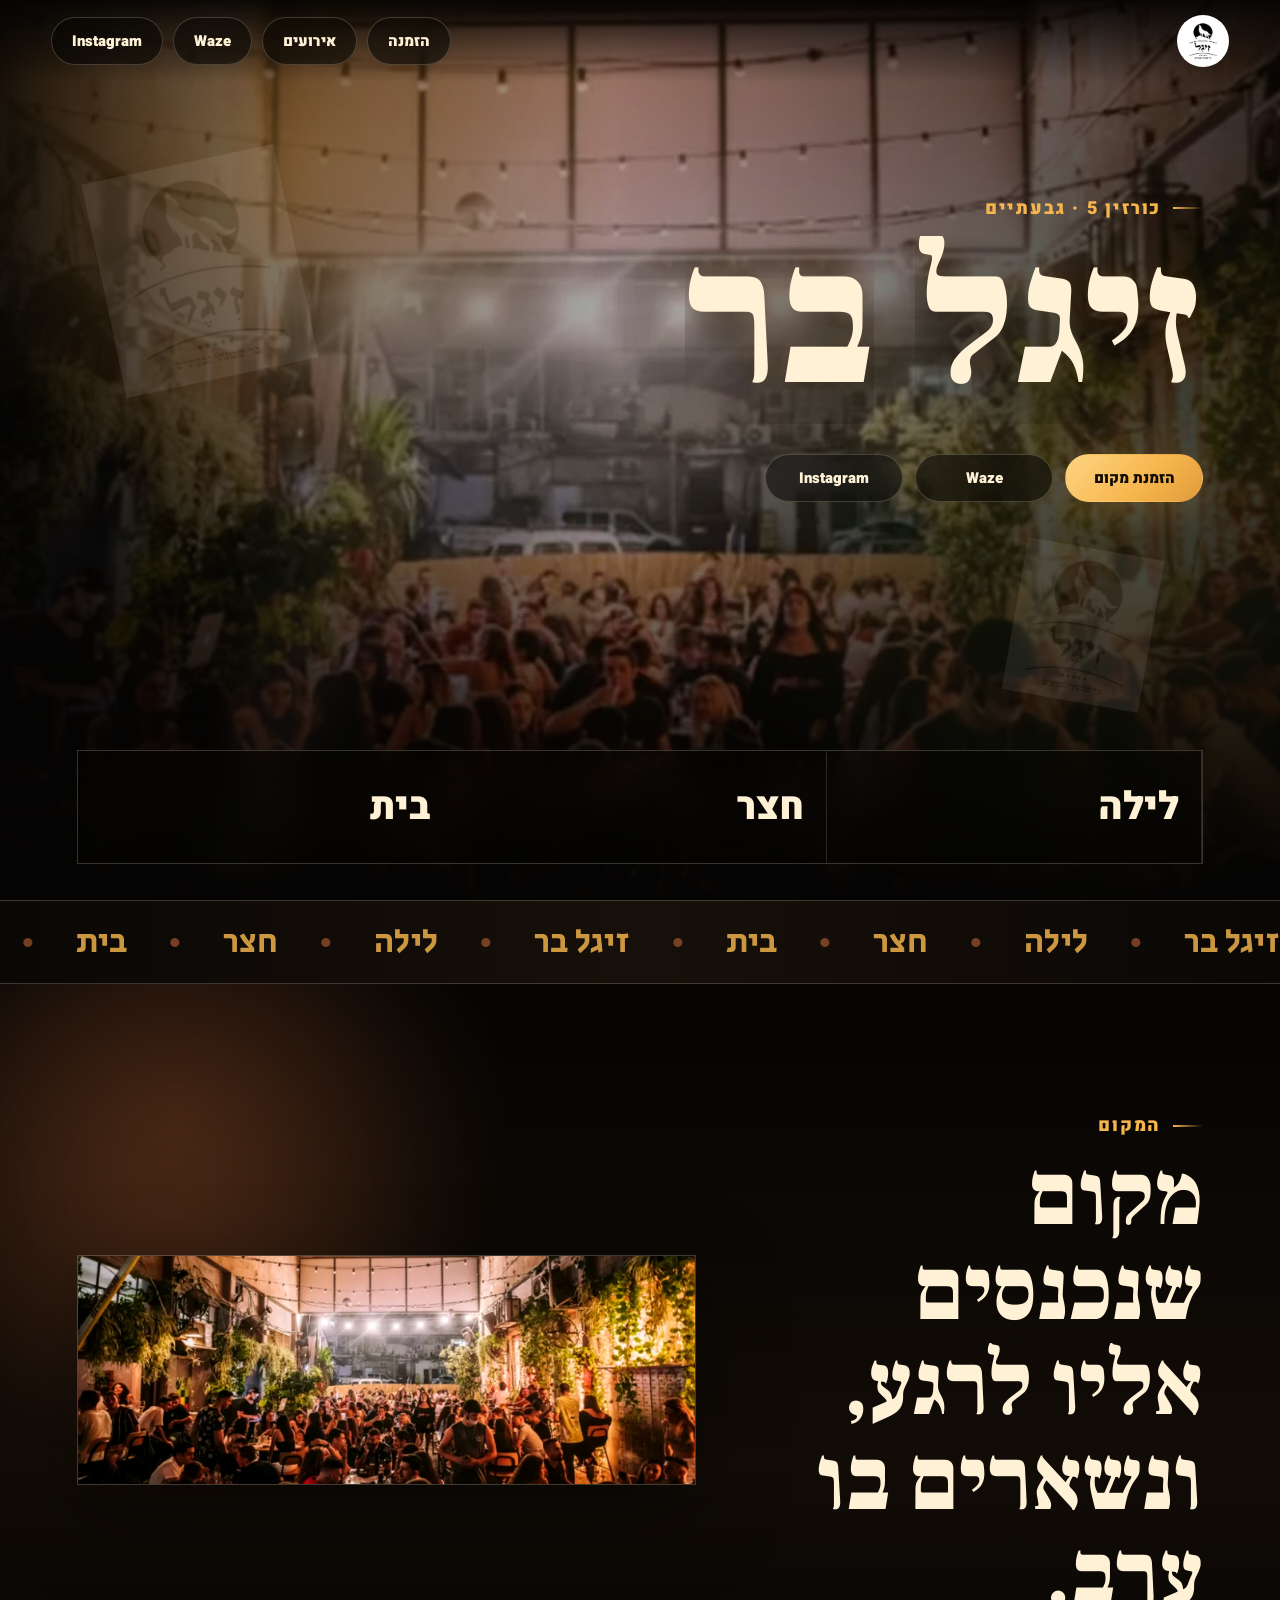
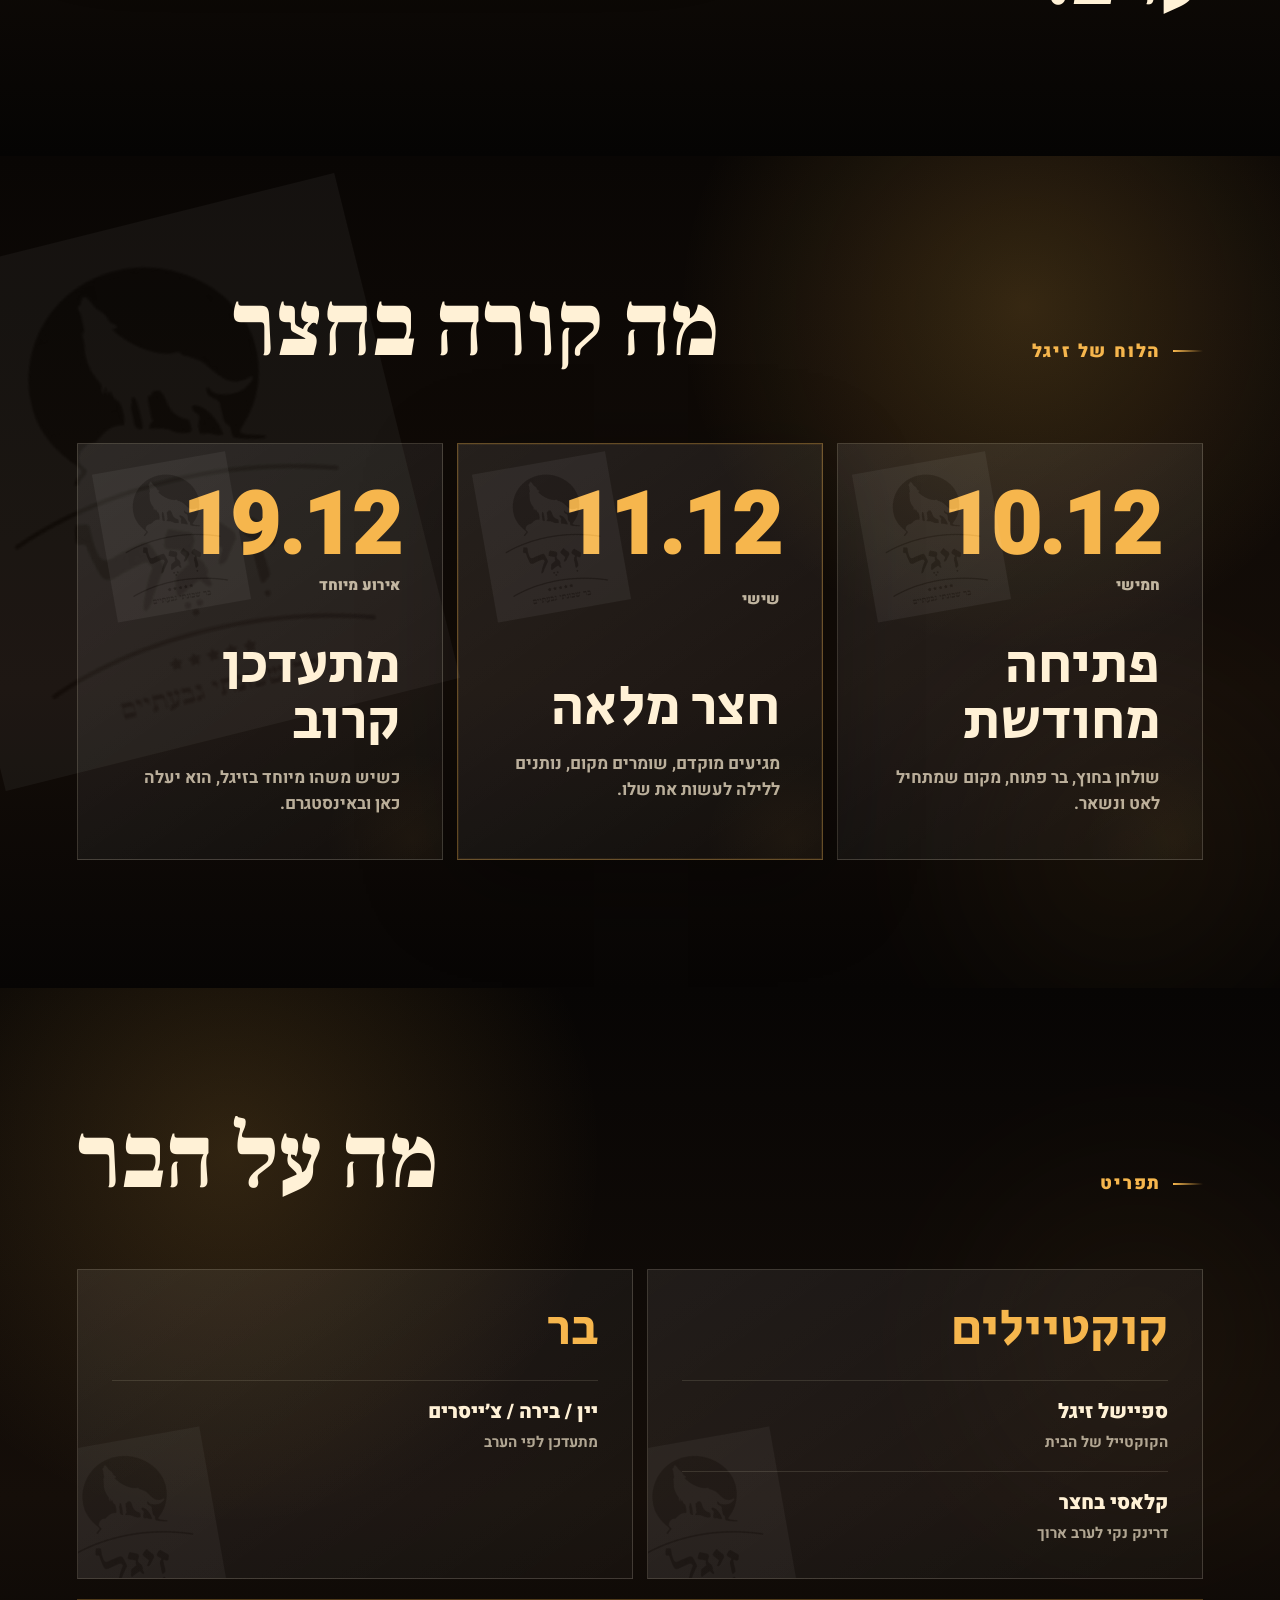
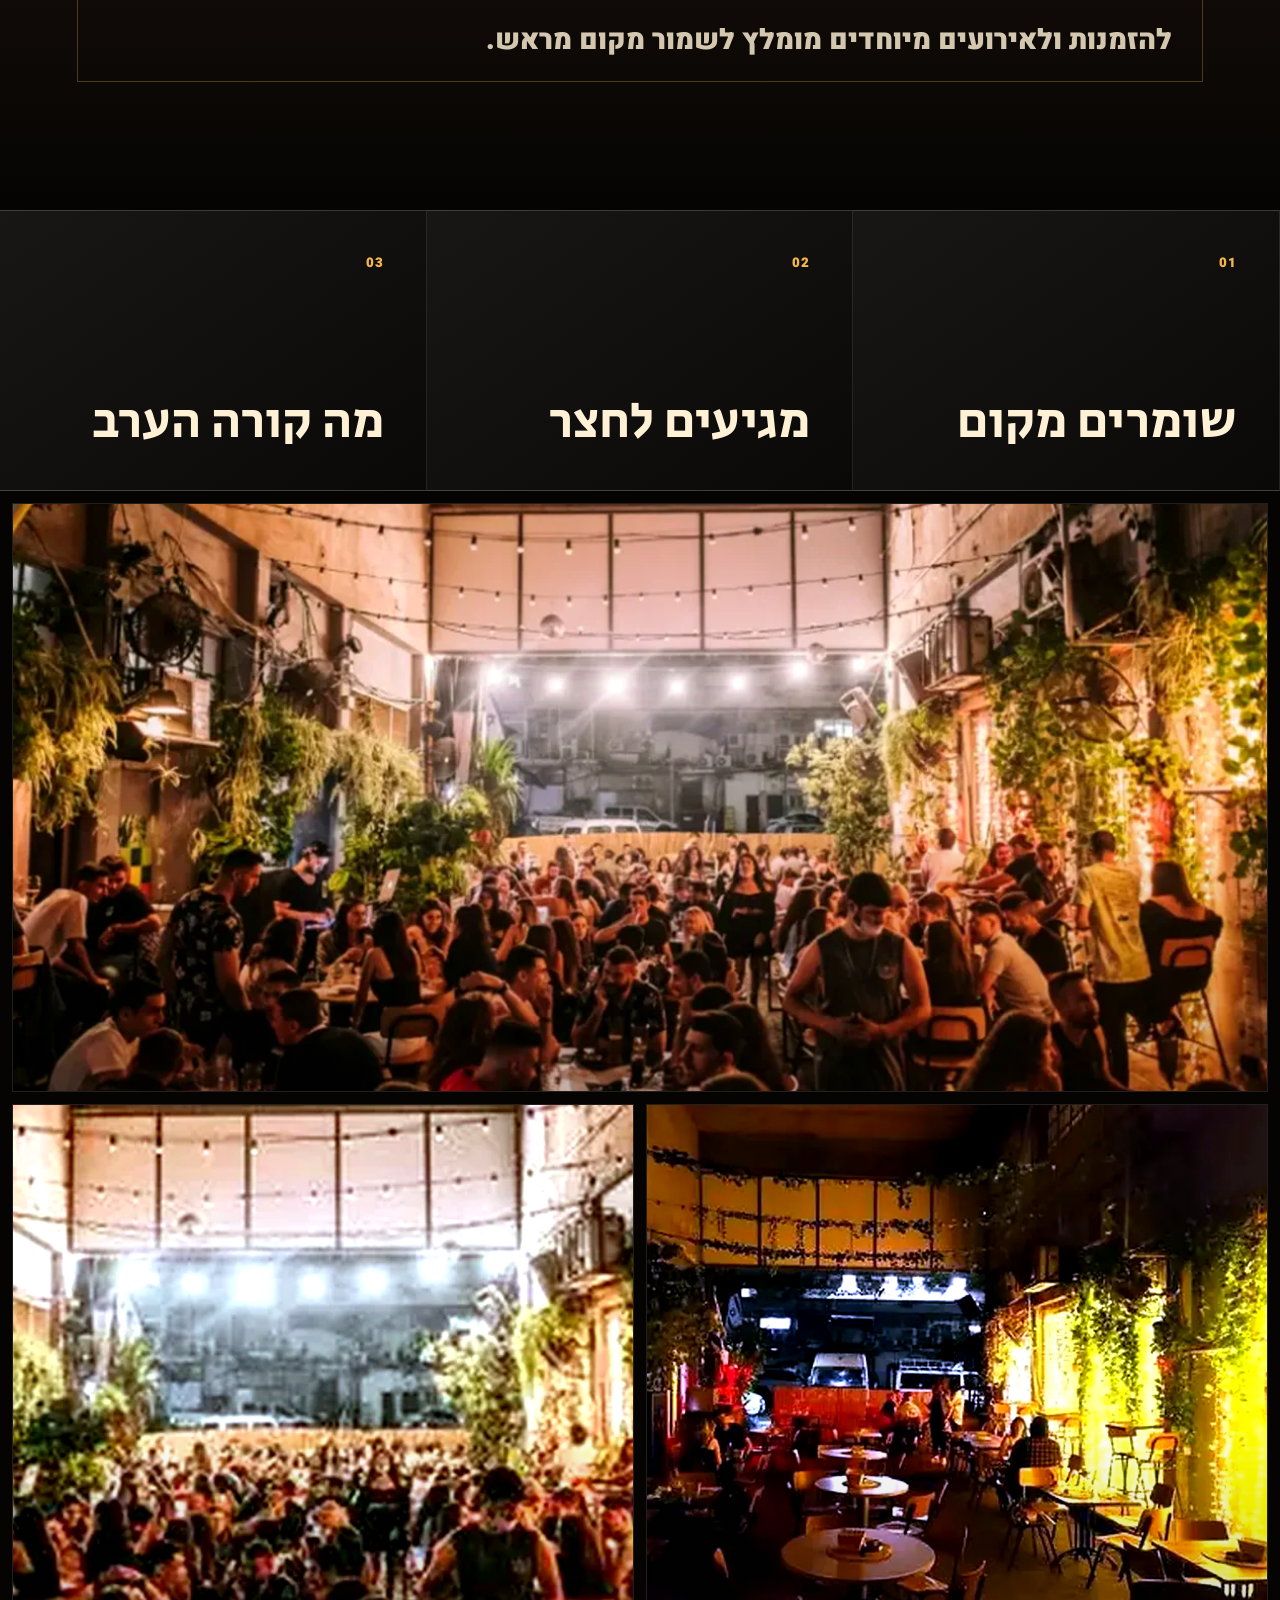
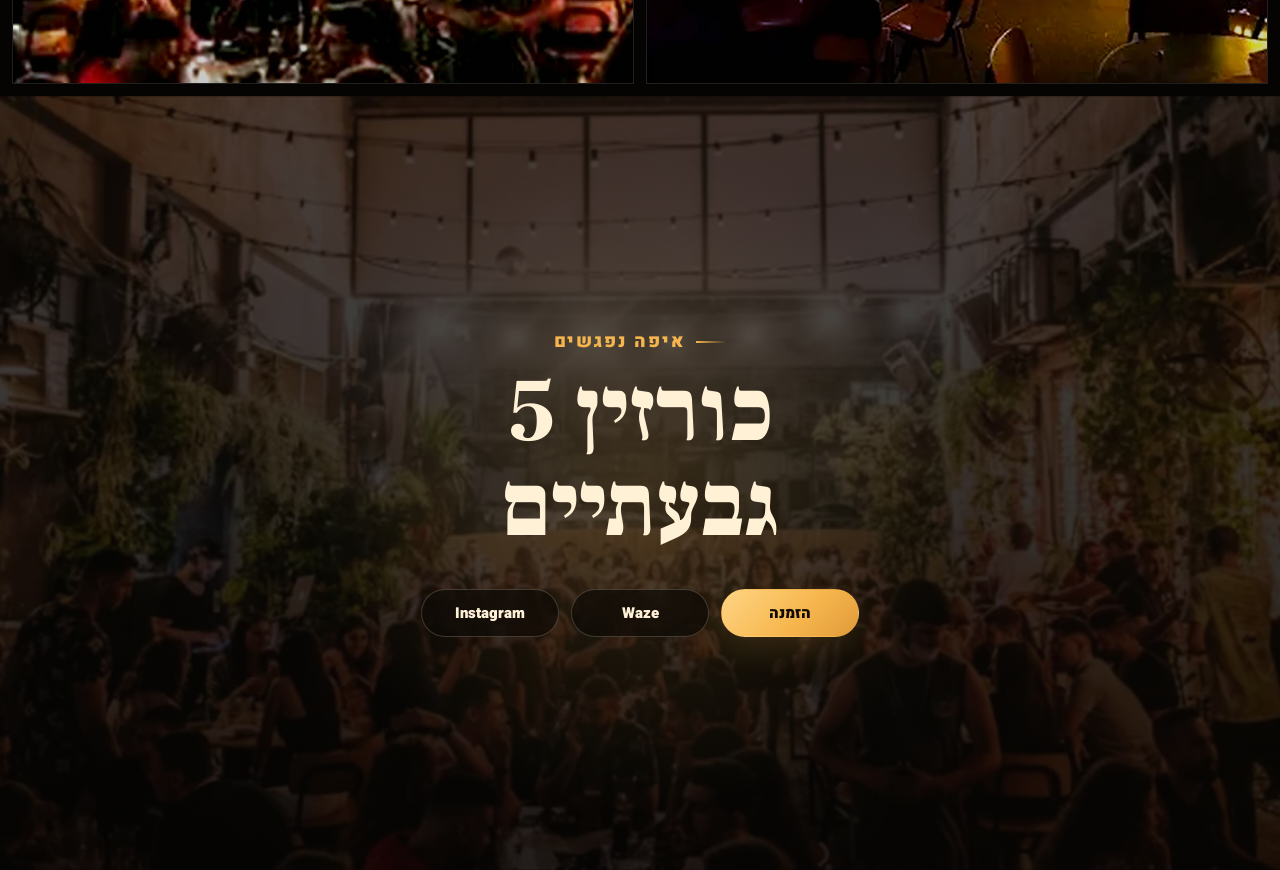
==== index.html @ fb395dc8 "Deploy source ecd1ba5" ====
<!doctype html><html dir="rtl" lang="he"><head><meta charset="UTF-8"><meta content="width=device-width,initial-scale=1" name="viewport"><link href="assets/zigel-courtyard-hero.webp" rel="preload" as="image" fetchpriority="high" type="image/webp"><meta content="זיגל בר בכורזין 5, גבעתיים. חצר לילה, בר, הזמנות וניווט." name="description"><title>זיגל בר | כורזין 5, גבעתיים</title><link href="https://fonts.googleapis.com" rel="preconnect"><link href="https://fonts.gstatic.com" rel="preconnect" crossorigin><link href="https://fonts.googleapis.com/css2?family=Heebo:wght@500;700;800;900&family=Secular+One&family=Frank+Ruhl+Libre:wght@700;900&display=swap" rel="stylesheet"><link href="styles.css?v=smooth-motion-02" rel="stylesheet"><noscript><style>.hero-dock span,.hero-inner>*,.reveal,.split-word>span{opacity:1!important;transform:none!important}</style></noscript></head><body><div class="scroll-progress" aria-hidden="true" data-scroll-progress></div><header class="topbar" data-header><a href="#top" class="brand" aria-label="זיגל בר"><img alt="זיגל בר" src="assets/zigel-logo.png"></a><nav aria-label="קישורים מהירים" class="quick-links"><a href="https://ontopo.com/he/il/page/19664385" data-link="booking" rel="noreferrer" target="_blank">הזמנה</a> <a href="#events">אירועים</a> <a href="https://waze.com/ul/hsv8y2hrg1" data-link="waze" rel="noreferrer" target="_blank">Waze</a> <a href="https://www.instagram.com/zigel.bar?igsh=MTJldmk5dXB6ZG5tbA==" data-link="instagram" rel="noreferrer" target="_blank">Instagram</a></nav></header><main id="top"><section class="hero" aria-labelledby="hero-title"><div class="hero-bg" aria-hidden="true" data-image-bg="images.hero"></div><div class="hero-shade" aria-hidden="true"></div><div class="hero-beam" aria-hidden="true"></div><div class="texture" aria-hidden="true"></div><img alt="" src="assets/zigel-logo.png" aria-hidden="true" class="ghost-logo ghost-logo-a"> <img alt="" src="assets/zigel-logo.png" aria-hidden="true" class="ghost-logo ghost-logo-b"><div class="reveal hero-inner"><p class="eyebrow" data-content="site.eyebrow">כורזין 5 · גבעתיים</p><h1 data-content="site.title" data-split id="hero-title">זיגל בר</h1><div class="hero-actions" aria-label="קישורי ערב"><a href="https://ontopo.com/he/il/page/19664385" data-link="booking" rel="noreferrer" target="_blank" class="button primary">הזמנת מקום</a> <a href="https://waze.com/ul/hsv8y2hrg1" data-link="waze" rel="noreferrer" target="_blank" class="button">Waze</a> <a href="https://www.instagram.com/zigel.bar?igsh=MTJldmk5dXB6ZG5tbA==" data-link="instagram" rel="noreferrer" target="_blank" class="button">Instagram</a></div></div><div class="reveal hero-dock" aria-label="הלילה בזיגל" data-hero-tags><span>לילה</span> <span>חצר</span> <span>בית</span></div></section><div class="marquee" aria-hidden="true"><div class="marquee-track" data-marquee><span>זיגל בר</span><span class="dot">•</span><span>לילה</span><span class="dot">•</span><span>חצר</span><span class="dot">•</span><span>בית</span><span class="dot">•</span> <span>זיגל בר</span><span class="dot">•</span><span>לילה</span><span class="dot">•</span><span>חצר</span><span class="dot">•</span><span>בית</span><span class="dot">•</span></div></div><section class="intro" aria-label="המקום"><div class="reveal intro-copy"><p class="eyebrow" data-content="site.introLabel">המקום</p><h2 data-split data-content="site.introTitle">מקום שנכנסים אליו לרגע, ונשארים בו ערב.</h2></div><div class="reveal intro-photo"><img alt="ערב בזיגל בר" src="assets/zigel-courtyard-hero.webp" decoding="async" loading="lazy" data-image="images.intro"></div></section><section class="events" aria-label="מה קורה בזיגל" id="events"><div class="reveal events-heading"><p class="eyebrow">הלוח של זיגל</p><h2 data-split>מה קורה בחצר</h2></div><div class="event-board" data-events><article class="reveal event-card"><time>--</time> <span>חמישי</span> <strong>פותחים ערב</strong><p>שולחן בחוץ, בר פתוח, מקום שמתחיל לאט ונשאר.</p></article></div></section><section class="menu-section" aria-label="תפריט" id="menu"><div class="reveal menu-heading"><p class="eyebrow">תפריט</p><h2 data-split>מה על הבר</h2></div><div class="menu-grid" data-menu></div><p class="reveal notice" data-notice></p></section><section class="action-grid" aria-label="מה צריך לערב"><a href="https://ontopo.com/he/il/page/19664385" data-link="booking" rel="noreferrer" target="_blank" class="reveal action-card"><small>01</small> <strong>שומרים מקום</strong> </a><a href="https://waze.com/ul/hsv8y2hrg1" data-link="waze" rel="noreferrer" target="_blank" class="reveal action-card"><small>02</small> <strong>מגיעים לחצר</strong> </a><a href="https://www.instagram.com/zigel.bar?igsh=MTJldmk5dXB6ZG5tbA==" data-link="instagram" rel="noreferrer" target="_blank" class="reveal action-card"><small>03</small> <strong>מה קורה הערב</strong></a></section><section class="gallery" aria-label="רגעים מהחצר" data-gallery><figure class="reveal shot wide"><img alt="לילה מלא בזיגל בר" src="assets/zigel-courtyard-hero.webp" decoding="async" loading="lazy"></figure><figure class="reveal shot"><img alt="אור חם בחצר של זיגל" src="assets/courtyard-night-enhanced.webp" decoding="async" loading="lazy"></figure><figure class="reveal shot"><img alt="שולחנות בחצר של זיגל" src="assets/crowd-yard-enhanced.webp" decoding="async" loading="lazy"></figure></section><section class="location" aria-label="מיקום" data-image-bg="images.location"><div class="reveal location-panel"><p class="eyebrow" data-content="site.locationLabel">איפה נפגשים</p><h2 data-split data-content="site.locationTitle">כורזין 5<br>גבעתיים</h2><div class="hero-actions compact"><a href="https://ontopo.com/he/il/page/19664385" data-link="booking" rel="noreferrer" target="_blank" class="button primary">הזמנה</a> <a href="https://waze.com/ul/hsv8y2hrg1" data-link="waze" rel="noreferrer" target="_blank" class="button">Waze</a> <a href="https://www.instagram.com/zigel.bar?igsh=MTJldmk5dXB6ZG5tbA==" data-link="instagram" rel="noreferrer" target="_blank" class="button">Instagram</a></div></div></section></main><a href="https://ontopo.com/he/il/page/19664385" data-link="booking" rel="noreferrer" target="_blank" class="mobile-book">הזמנת מקום</a><script src="script.js?v=smooth-motion-02"></script></body></html>
---- styles.css ----
:root{--black:#050403;--deep:#100b07;--cream:#fff1d6;--muted:rgba(255, 241, 214, 0.72);--gold:#f6b64d;--gold-bright:#ffd483;--font-display:'Frank Ruhl Libre','Noto Serif Hebrew',serif;--copper:#b96334;--line:rgba(255, 241, 214, 0.2);--ease-out:cubic-bezier(.16, 1, .3, 1);--hero-parallax-y:0px}*{box-sizing:border-box}html{scroll-behavior:smooth}body{margin:0;background:var(--black);color:var(--cream);font-family:Heebo,Arial,sans-serif;overflow-x:hidden}a{color:inherit;text-decoration:none}img{display:block;max-width:100%}::selection{background:var(--gold);color:var(--black)}:focus-visible{outline:3px solid var(--gold-bright);outline-offset:4px}.scroll-progress{background:linear-gradient(90deg,var(--copper),var(--gold));height:3px;inset:0 auto auto 0;position:fixed;transform-origin:right;transform:scaleX(0);transition:transform 120ms linear;width:100%;z-index:60}html[dir=rtl] .scroll-progress{transform-origin:right}.topbar{align-items:center;background:linear-gradient(180deg,rgba(5,4,3,.92),rgba(5,4,3,0));display:flex;inset:0 0 auto;justify-content:space-between;min-height:82px;padding:14px clamp(18px,4vw,58px);position:fixed;transition:background 420ms ease,backdrop-filter 420ms ease,min-height 420ms var(--ease-out),padding 420ms var(--ease-out),box-shadow 420ms ease;z-index:50}.topbar.is-scrolled{background:rgba(5,4,3,.82);backdrop-filter:blur(20px) saturate(1.2);box-shadow:0 10px 40px rgba(0,0,0,.22);min-height:70px;padding-block:9px}.brand img{background:#fff;border-radius:50%;height:52px;object-fit:contain;padding:5px;transition:transform .5s var(--ease-out),box-shadow .5s ease;width:52px}.brand:hover img{box-shadow:0 0 0 5px rgba(246,182,77,.12),0 12px 32px rgba(0,0,0,.3);transform:rotate(-6deg) scale(1.06)}.quick-links{display:flex;gap:10px}.button,.quick-links a{align-items:center;backdrop-filter:blur(16px);background:rgba(5,4,3,.54);border:1px solid var(--line);border-radius:999px;display:inline-flex;font-size:15px;font-weight:900;justify-content:center;min-height:48px;overflow:hidden;padding:12px 20px;position:relative;transition:transform 360ms var(--ease-out),background 280ms ease,color 280ms ease,border-color 280ms ease,box-shadow 360ms ease}.button::before,.quick-links a::before{background:linear-gradient(115deg,transparent 30%,rgba(255,255,255,.65) 48%,transparent 66%);content:"";inset:0;pointer-events:none;position:absolute;transform:translateX(-120%);transition:transform 620ms}.button:hover::before,.quick-links a:hover::before{transform:translateX(120%)}.button:hover,.quick-links a:hover{background:var(--cream);border-color:var(--cream);color:var(--black);transform:translateY(-2px)}.button.primary{background:linear-gradient(135deg,var(--gold-bright),var(--gold) 58%,#e09a3a);border-color:transparent;box-shadow:0 10px 34px rgba(246,182,77,.16);color:#120b04}.button.primary:hover{box-shadow:0 16px 42px rgba(246,182,77,.28)}.hero{display:grid;min-height:100svh;overflow:hidden;padding:112px clamp(18px,6vw,94px) 36px;position:relative}.hero-beam,.hero-bg,.hero-shade,.texture{inset:0;position:absolute}.ghost-logo{animation:11s ease-in-out infinite floatStamp;filter:drop-shadow(0 18px 42px rgba(0,0,0,.38));opacity:.07;pointer-events:none;position:absolute;z-index:4}.ghost-logo-a{--stamp-rotation:-12deg;height:clamp(120px,17vw,240px);inset:18vh auto auto 8vw;transform:rotate(var(--stamp-rotation))}.ghost-logo-b{--stamp-rotation:10deg;animation-delay:-3s;height:clamp(90px,12vw,170px);inset:auto 10vw 22vh auto;transform:rotate(var(--stamp-rotation))}.hero-bg{background-image:url("assets/zigel-courtyard-hero.webp");background-position:center;background-size:cover;filter:saturate(1.08) contrast(1.06);transform:translate3d(0,var(--hero-parallax-y),0) scale(1.1);transform-origin:center top;transition:transform 80ms linear;will-change:transform}.hero-shade{background:radial-gradient(circle at 22% 18%,rgba(246,182,77,.28),transparent 28%),radial-gradient(circle at 86% 58%,rgba(37,54,26,.36),transparent 32%),linear-gradient(90deg,rgba(5,4,3,.96),rgba(5,4,3,.34) 48%,rgba(5,4,3,.78)),linear-gradient(0deg,#050403,transparent 48%)}.hero-beam{animation:13s ease-in-out infinite sweep;background:linear-gradient(105deg,transparent 14%,rgba(255,241,214,.18) 46%,transparent 62%);filter:blur(16px);opacity:.22;transform:translateX(-54vw) rotate(10deg);width:24vw;z-index:2}.texture{animation:none;background-image:linear-gradient(rgba(255,255,255,.028) 1px,transparent 1px),linear-gradient(90deg,rgba(255,255,255,.018) 1px,transparent 1px);background-size:3px 3px,5px 5px;opacity:.14;pointer-events:none;z-index:3}.hero-inner{align-self:center;max-width:980px;position:relative;z-index:5}.hero-inner::after{background:radial-gradient(circle,rgba(246,182,77,.18),transparent 68%);content:"";filter:blur(20px);height:70%;inset:12% 18% auto auto;opacity:.5;pointer-events:none;position:absolute;transform:translateZ(0);width:52%;z-index:-1}.eyebrow{align-items:center;color:var(--gold);display:flex;font-size:clamp(14px, 1.5vw, 18px);font-weight:900;gap:12px;letter-spacing:.1em;margin:0 0 14px}.eyebrow::before{background:linear-gradient(90deg,var(--gold),transparent);content:"";height:2px;width:30px}.location .eyebrow{justify-content:center}h1,h2{font-family:var(--font-display);font-weight:900;letter-spacing:0;margin:0}h1{color:var(--cream);font-size:clamp(84px, 15vw, 230px);line-height:.9;text-shadow:0 26px 60px rgba(0,0,0,.75),0 0 34px rgba(246,182,77,.18)}h2{font-size:clamp(46px, 7vw, 112px);line-height:.98}.hero-actions{display:flex;flex-wrap:wrap;gap:12px;margin-top:30px}.button{min-width:138px}.hero-dock{align-self:end;backdrop-filter:blur(18px);background:rgba(5,4,3,.54);border:1px solid var(--line);display:grid;gap:1px;grid-template-columns:repeat(3,1fr);position:relative;transition:border-color 360ms ease,background 360ms ease,transform .5s var(--ease-out);z-index:5}.hero-dock:hover{background:rgba(12,8,5,.68);border-color:rgba(246,182,77,.3);transform:translateY(-3px)}.hero-dock span{align-items:center;border-inline-start:1px solid rgba(255,241,214,.14);display:flex;font-size:clamp(22px, 3vw, 46px);font-weight:900;min-height:112px;padding:22px}.hero-dock span:last-child{border-inline-start:0}.marquee{background:linear-gradient(90deg,#0a0705,#17100a 50%,#0a0705);border-block:1px solid var(--line);overflow:hidden;padding:16px 0}.marquee-track{animation:58s linear infinite marqueeScroll;display:flex;gap:40px;width:max-content}.marquee:hover .marquee-track{animation-play-state:paused}.marquee-track span{color:var(--gold);font-family:"Secular One",Heebo,sans-serif;font-size:clamp(20px, 3vw, 34px);opacity:.82;white-space:nowrap}.marquee-track span.dot{color:var(--copper);opacity:.6}.intro{align-items:center;background:radial-gradient(circle at 14% 18%,rgba(185,99,52,.2),transparent 26%),linear-gradient(180deg,var(--black),#120c07 62%,var(--black));display:grid;gap:clamp(30px,6vw,86px);grid-template-columns:.82fr 1.18fr;overflow:hidden;padding:clamp(78px,10vw,148px) clamp(18px,6vw,94px);position:relative}.intro::before{animation:18s ease-in-out infinite alternate auraDrift;background:radial-gradient(circle,rgba(185,99,52,.3),transparent 70%);border-radius:50%;content:"";filter:blur(46px);height:46vw;inset:-12% auto auto -10%;opacity:.8;position:absolute;width:46vw;z-index:0}.intro-copy,.intro-photo{position:relative;z-index:1}.intro-copy{max-width:760px}.intro-photo{border:1px solid var(--line);box-shadow:0 28px 90px rgba(0,0,0,.42);overflow:hidden;transform:rotate(-1.2deg);transition:transform .9s var(--ease-out),box-shadow .9s ease}.intro-photo img{filter:saturate(1.08) contrast(1.06);transform:scale(1.035);transition:transform 1.2s var(--ease-out),filter 1.2s ease;width:100%}.intro-photo:hover{box-shadow:0 38px 110px rgba(0,0,0,.55);transform:rotate(0) translateY(-6px)}.intro-photo:hover img{filter:saturate(1.16) contrast(1.08);transform:scale(1.08)}.events{background:radial-gradient(circle at 80% 18%,rgba(246,182,77,.18),transparent 28%),linear-gradient(180deg,#090604,#140d08 64%,#070504);overflow:hidden;padding:clamp(78px,10vw,148px) clamp(18px,6vw,94px);position:relative}.events::before{background:url("assets/zigel-logo.png") center/contain no-repeat;content:"";height:min(42vw,520px);inset:8% auto auto -7%;opacity:.045;position:absolute;transform:rotate(-14deg);width:min(42vw,520px)}.events::after{animation:16s ease-in-out infinite alternate-reverse auraDrift;background:radial-gradient(circle,rgba(246,182,77,.26),transparent 70%);border-radius:50%;content:"";filter:blur(52px);height:40vw;inset:auto -8% -14% auto;opacity:.22;position:absolute;width:40vw;z-index:0}.events-heading{align-items:end;display:grid;gap:22px;grid-template-columns:minmax(260px,.72fr) 1fr;margin-bottom:clamp(28px,5vw,64px);position:relative;z-index:1}.event-board{display:grid;gap:14px;grid-template-columns:repeat(3,minmax(0,1fr));position:relative;z-index:1}.event-card{background:linear-gradient(145deg,rgba(255,255,255,.09),rgba(255,255,255,.024));border:1px solid rgba(255,241,214,.17);display:grid;min-height:clamp(260px,29vw,410px);overflow:hidden;padding:clamp(22px,3.6vw,42px);position:relative;transition:transform .6s var(--ease-out),border-color 360ms ease,background 360ms ease,box-shadow .6s ease}.event-card::before{background:url("assets/zigel-logo.png") center/contain no-repeat;content:"";height:150px;inset:18px auto auto 18px;opacity:.055;position:absolute;transform:rotate(-10deg);width:150px}.event-card::after{animation:none;background:radial-gradient(circle,rgba(246,182,77,.2),transparent 56%);content:"";height:220px;inset:auto -80px -90px auto;opacity:.22;position:absolute;width:220px}.event-card:hover{background:linear-gradient(145deg,rgba(255,255,255,.12),rgba(255,255,255,.035));border-color:rgba(246,182,77,.42);box-shadow:0 28px 70px rgba(0,0,0,.28);transform:translateY(-8px)}.event-card time{color:var(--gold);font-size:clamp(44px, 7vw, 92px);font-weight:900;letter-spacing:-.04em;line-height:.9}.event-card span{color:var(--muted);font-size:15px;font-weight:900;margin-top:8px}.event-card strong{align-self:end;font-family:"Secular One",Heebo,sans-serif;font-size:clamp(32px, 4.4vw, 66px);font-weight:400;line-height:.98;margin-top:42px}.event-card p{color:rgba(255,241,214,.7);font-size:17px;font-weight:700;line-height:1.55;margin:16px 0 0;max-width:320px}.event-card.featured{border-color:rgba(246,182,77,.34);box-shadow:0 24px 90px rgba(0,0,0,.32),inset 0 0 0 1px rgba(246,182,77,.08)}.menu-section{background:radial-gradient(circle at 18% 20%,rgba(246,182,77,.16),transparent 30%),linear-gradient(180deg,#070504,#150e09 62%,#050403);overflow:hidden;padding:clamp(78px,10vw,148px) clamp(18px,6vw,94px);position:relative}.menu-section::before{animation:20s ease-in-out infinite alternate auraDrift;background:radial-gradient(circle,rgba(246,182,77,.22),transparent 70%);border-radius:50%;content:"";filter:blur(50px);height:42vw;inset:10% -10% auto auto;opacity:.22;position:absolute;width:42vw;z-index:0}.menu-grid,.menu-heading,.notice{position:relative;z-index:1}.menu-heading{align-items:end;display:flex;gap:24px;justify-content:space-between;margin-bottom:clamp(28px,5vw,58px)}.menu-grid{display:grid;gap:14px;grid-template-columns:repeat(2,minmax(0,1fr))}.menu-card{background:linear-gradient(145deg,rgba(255,255,255,.075),rgba(255,255,255,.022));border:1px solid rgba(255,241,214,.16);min-height:250px;padding:clamp(22px,3vw,34px);position:relative;overflow:hidden;transition:border-color 360ms ease,transform .6s var(--ease-out),box-shadow .6s ease}.menu-card::before{background:radial-gradient(circle,rgba(246,182,77,.24),transparent 62%);content:"";height:260px;inset:auto -70px -80px auto;opacity:0;position:absolute;transition:opacity 320ms,transform 320ms;transform:scale(.8);width:260px}.menu-card:hover{border-color:rgba(246,182,77,.36);box-shadow:0 26px 70px rgba(0,0,0,.24);transform:translateY(-6px)}.menu-card:hover::before{opacity:1;transform:scale(1)}.menu-card::after{background:url("assets/zigel-logo.png") center/contain no-repeat;content:"";height:190px;inset:auto auto -52px -42px;opacity:.045;position:absolute;transform:rotate(-10deg);width:190px}.menu-card-image{border:1px solid rgba(255,241,214,.12);height:190px;margin-bottom:22px;overflow:hidden;position:relative;z-index:1}.menu-card-image img{height:100%;object-fit:cover;width:100%}.menu-card h3{color:var(--gold);font-family:"Secular One",Heebo,sans-serif;font-size:clamp(34px, 4vw, 58px);font-weight:400;line-height:1;margin:0 0 24px}.menu-card ul{display:grid;gap:18px;list-style:none;margin:0;padding:0;position:relative;z-index:1}.menu-card li{align-items:start;border-top:1px solid rgba(255,241,214,.12);display:flex;gap:18px;justify-content:space-between;padding-top:16px}.menu-card strong{display:block;font-size:20px;font-weight:900}.menu-card span{color:rgba(255,241,214,.66);display:block;font-size:15px;font-weight:700;margin-top:5px}.menu-card em{color:var(--gold);font-style:normal;font-weight:900;white-space:nowrap}.notice{border:1px solid rgba(246,182,77,.28);color:rgba(255,241,214,.82);font-size:clamp(18px, 2.2vw, 28px);font-weight:900;margin:20px 0 0;padding:20px clamp(18px,3vw,30px)}.action-grid{display:grid;grid-template-columns:repeat(3,1fr)}.action-card{background:linear-gradient(145deg,rgba(255,255,255,.075),rgba(255,255,255,.018));border-block:1px solid var(--line);border-inline-start:1px solid rgba(255,255,255,.08);display:grid;min-height:clamp(176px,22vw,292px);overflow:hidden;padding:clamp(22px,4vw,42px);position:relative;transition:background 360ms ease,transform .6s var(--ease-out)}.action-card::before{background:radial-gradient(circle,rgba(246,182,77,.22),transparent 60%);content:"";height:220px;inset:auto auto -70px -60px;opacity:0;position:absolute;transform:scale(.8);transition:opacity 320ms,transform 320ms;width:220px}.action-card::after{background:linear-gradient(90deg,transparent,rgba(246,182,77,.2),transparent);content:"";inset:0;opacity:0;position:absolute;transform:translateX(-120%);transition:opacity .5s,transform 760ms}.action-card:hover{background:linear-gradient(145deg,rgba(255,255,255,.1),rgba(255,255,255,.025));transform:translateY(-6px)}.action-card:hover::before{opacity:1;transform:scale(1)}.action-card:hover::after{opacity:1;transform:translateX(120%)}.action-card small{color:var(--gold);font-weight:900;letter-spacing:.08em}.action-card strong{align-self:end;font-family:"Secular One",Heebo,sans-serif;font-size:clamp(34px, 4vw, 62px);font-weight:400;line-height:1}.gallery{display:grid;gap:12px;grid-template-columns:1fr 1fr;padding:12px}.shot{background:#0d0d0b;border:1px solid rgba(255,255,255,.08);margin:0;min-height:36vw;overflow:hidden;position:relative}.shot::after{background:linear-gradient(180deg,transparent 55%,rgba(5,4,3,.32));content:"";inset:0;opacity:.7;pointer-events:none;position:absolute;transition:opacity .7s}.shot.wide{grid-column:1/-1;min-height:46vw}.shot img{filter:saturate(1.08) contrast(1.06);height:100%;object-fit:cover;transform:scale(1.02);transition:filter .7s,transform .9s;width:100%}.shot:hover img{filter:saturate(1.22) contrast(1.1);transform:scale(1.08)}.shot:hover::after{opacity:.2}.location{background:linear-gradient(rgba(5,4,3,.72),rgba(5,4,3,.88)),url("assets/zigel-courtyard-hero.webp") center/cover;display:grid;min-height:86svh;place-items:center;padding:clamp(78px,10vw,148px) clamp(18px,6vw,94px);position:relative;text-align:center}.location::before{background:radial-gradient(circle at 50% 50%,rgba(246,182,77,.16),transparent 44%);content:"";inset:0;pointer-events:none;position:absolute}.location-panel{max-width:920px}.location .hero-actions{justify-content:center}.mobile-book{background:linear-gradient(135deg,var(--gold-bright),var(--gold));border:1px solid rgba(255,255,255,.28);border-radius:999px;bottom:16px;box-shadow:0 18px 50px rgba(0,0,0,.42);color:#120b04;display:none;font-weight:900;inset-inline:16px;justify-content:center;min-height:54px;padding:15px;position:fixed;z-index:60}.reveal{opacity:0;transform:translateY(36px) scale(.985);transition:opacity 850ms ease var(--reveal-delay, 0ms),transform .9s var(--ease-out) var(--reveal-delay, 0ms)}.reveal.is-visible{opacity:1;transform:translateY(0) scale(1)}.split-word{display:inline-block;overflow:hidden;padding-bottom:.08em;vertical-align:top}.split-word>span{display:inline-block;transition:transform 820ms var(--ease-out);transition-delay:calc(var(--i, 0) * 55ms);transform:translateY(115%)}.hero-inner.is-visible .split-word>span,.reveal.is-visible .split-word>span{transform:translateY(0)}.hero-inner>*{opacity:0;transform:translateY(22px);transition:opacity .7s,transform .7s}.hero-inner.is-visible>*{opacity:1;transform:translateY(0)}.hero-inner.is-visible>:first-child{transition-delay:60ms}.hero-inner.is-visible>:nth-child(2){transition-delay:160ms}.hero-inner.is-visible>:nth-child(3){transition-delay:280ms}.hero-dock span{opacity:0;transform:translateY(16px);transition:opacity .6s,transform .6s}.hero-dock.is-visible span{opacity:1;transform:translateY(0)}.hero-dock.is-visible span:first-child{transition-delay:320ms}.hero-dock.is-visible span:nth-child(2){transition-delay:0.4s}.hero-dock.is-visible span:nth-child(3){transition-delay:480ms}@keyframes sweep{0%,18%{transform:translateX(-54vw) rotate(10deg)}100%,54%{transform:translateX(120vw) rotate(10deg)}}@keyframes grain{to{transform:translate(3px,-2px)}}@keyframes floatStamp{0%,100%{opacity:.08;transform:translate3d(0,0,0) rotate(var(--stamp-rotation))}50%{opacity:.15;transform:translate3d(16px,-12px,0) rotate(calc(var(--stamp-rotation) + 4deg))}}@keyframes emberRise{0%{opacity:0;transform:translateY(0) scale(.8)}12%{opacity:.85}75%{opacity:.35}100%{opacity:0;transform:translateY(-64vh) scale(1.15)}}@keyframes cardGlow{0%,100%{transform:scale(.85);opacity:.34}50%{transform:scale(1.08);opacity:.78}}@keyframes marqueeScroll{from{transform:translateX(0)}to{transform:translateX(-50%)}}@keyframes auraDrift{0%{transform:translate3d(0,0,0) scale(1)}50%{transform:translate3d(5%,7%,0) scale(1.18)}100%{transform:translate3d(-4%,-5%,0) scale(.92)}}@media (max-width:900px){.quick-links a:not(:first-child){display:none}.action-grid,.event-board,.events-heading,.gallery,.hero-dock,.intro,.menu-grid{grid-template-columns:1fr}.menu-heading{align-items:start;flex-direction:column}.hero-dock span{border-bottom:1px solid rgba(255,241,214,.14);border-inline-start:0;min-height:84px}.hero-dock span:last-child{border-bottom:0}.shot,.shot.wide{min-height:78vw}}@media (max-width:560px){.brand img{height:46px;width:46px}.quick-links a:first-child{min-height:42px;padding:10px 14px}.hero{min-height:96svh;padding-top:104px}h1{font-size:clamp(76px, 24vw, 136px)}.button{width:100%}.mobile-book{display:flex;opacity:0;transform:translateY(20px);transition:opacity 650ms ease .5s,transform .7s var(--ease-out) .5s}body.is-ready .mobile-book{opacity:1;transform:translateY(0)}.marquee-track span{font-size:18px}.events::after,.intro::before,.menu-section::before{filter:blur(30px)}}@media (prefers-reduced-motion:reduce){*,::after,::before{animation-duration:1ms!important;scroll-behavior:auto!important;transition-duration:1ms!important}.hero-dock span,.hero-inner>*,.reveal{opacity:1;transform:none}.event-card::after,.events::after,.ghost-logo,.intro::before,.marquee-track,.menu-section::before{animation:none}.split-word>span{transform:none;transition:none}.hero-bg{transform:scale(1.06);will-change:auto}}@media (hover:none){.action-card:hover,.event-card:hover,.hero-dock:hover,.intro-photo:hover,.menu-card:hover{transform:none}.intro-photo:hover img,.shot:hover img{transform:scale(1.035)}}
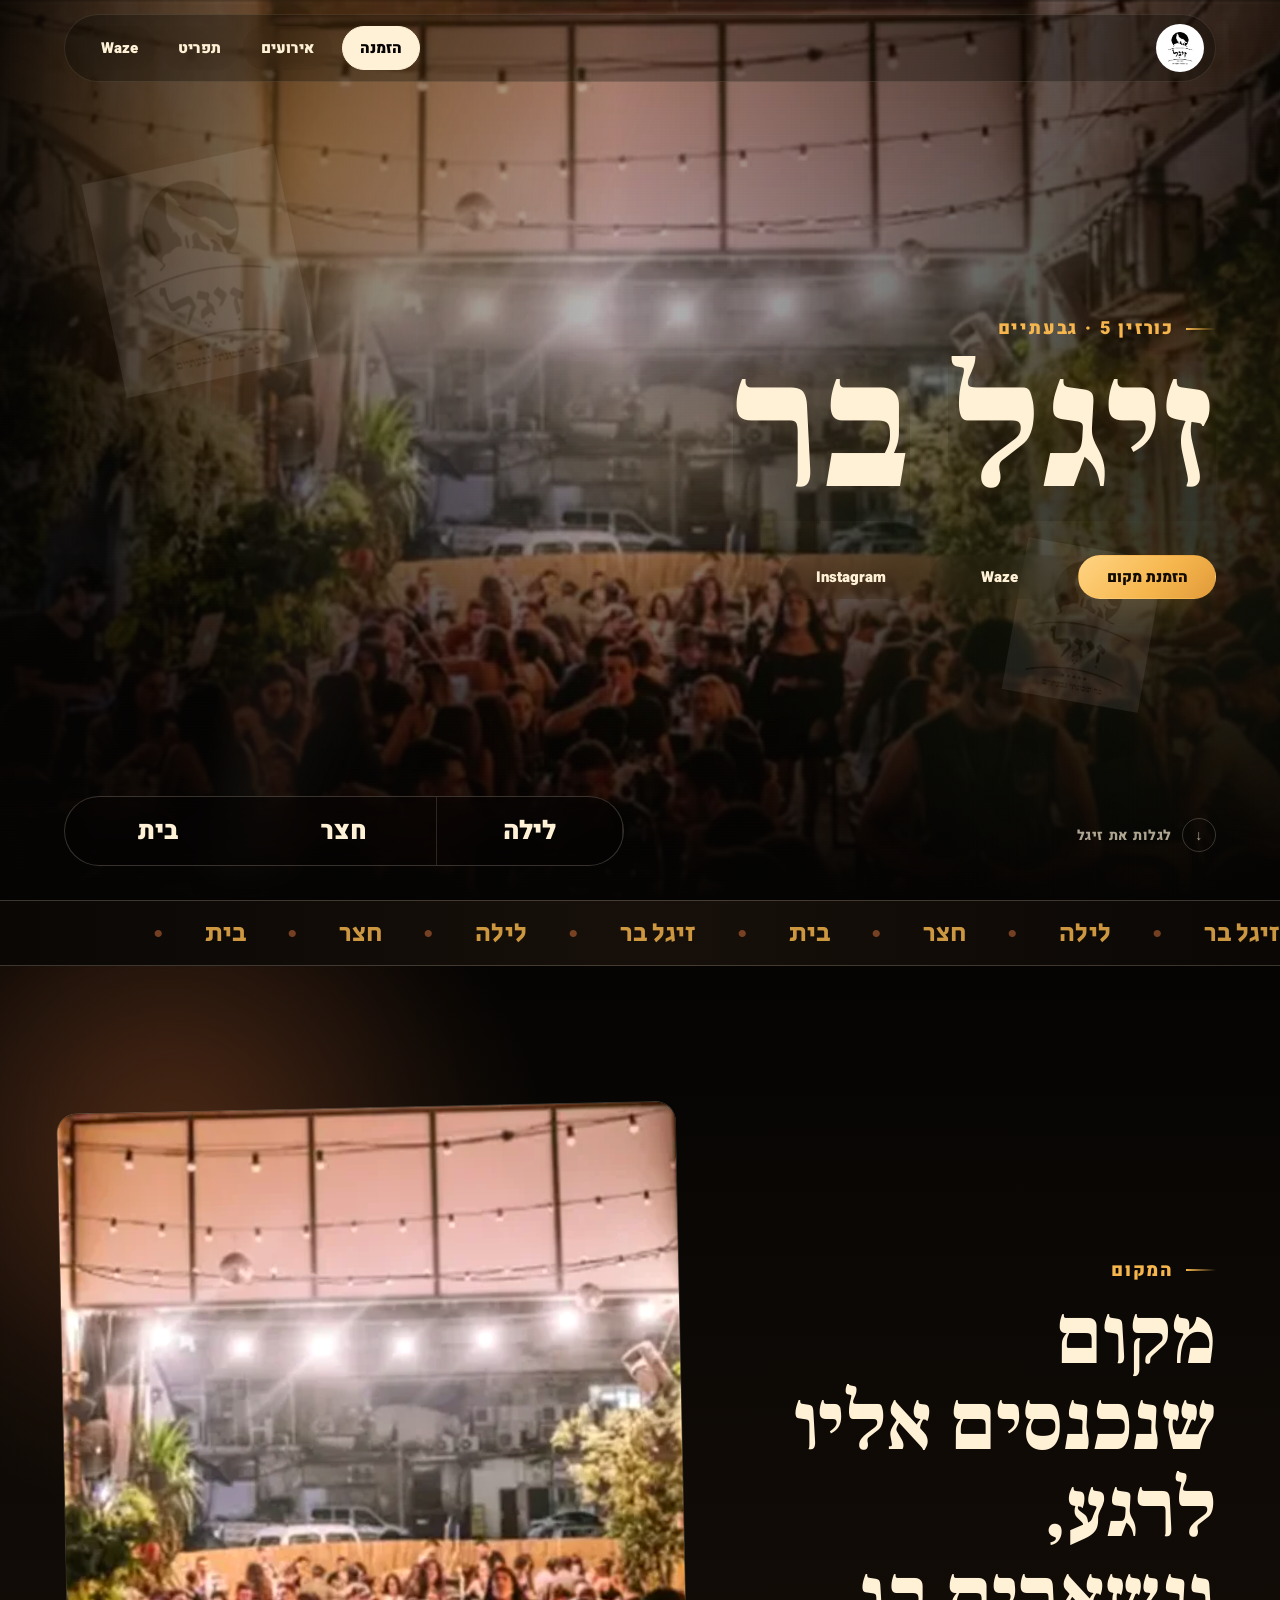
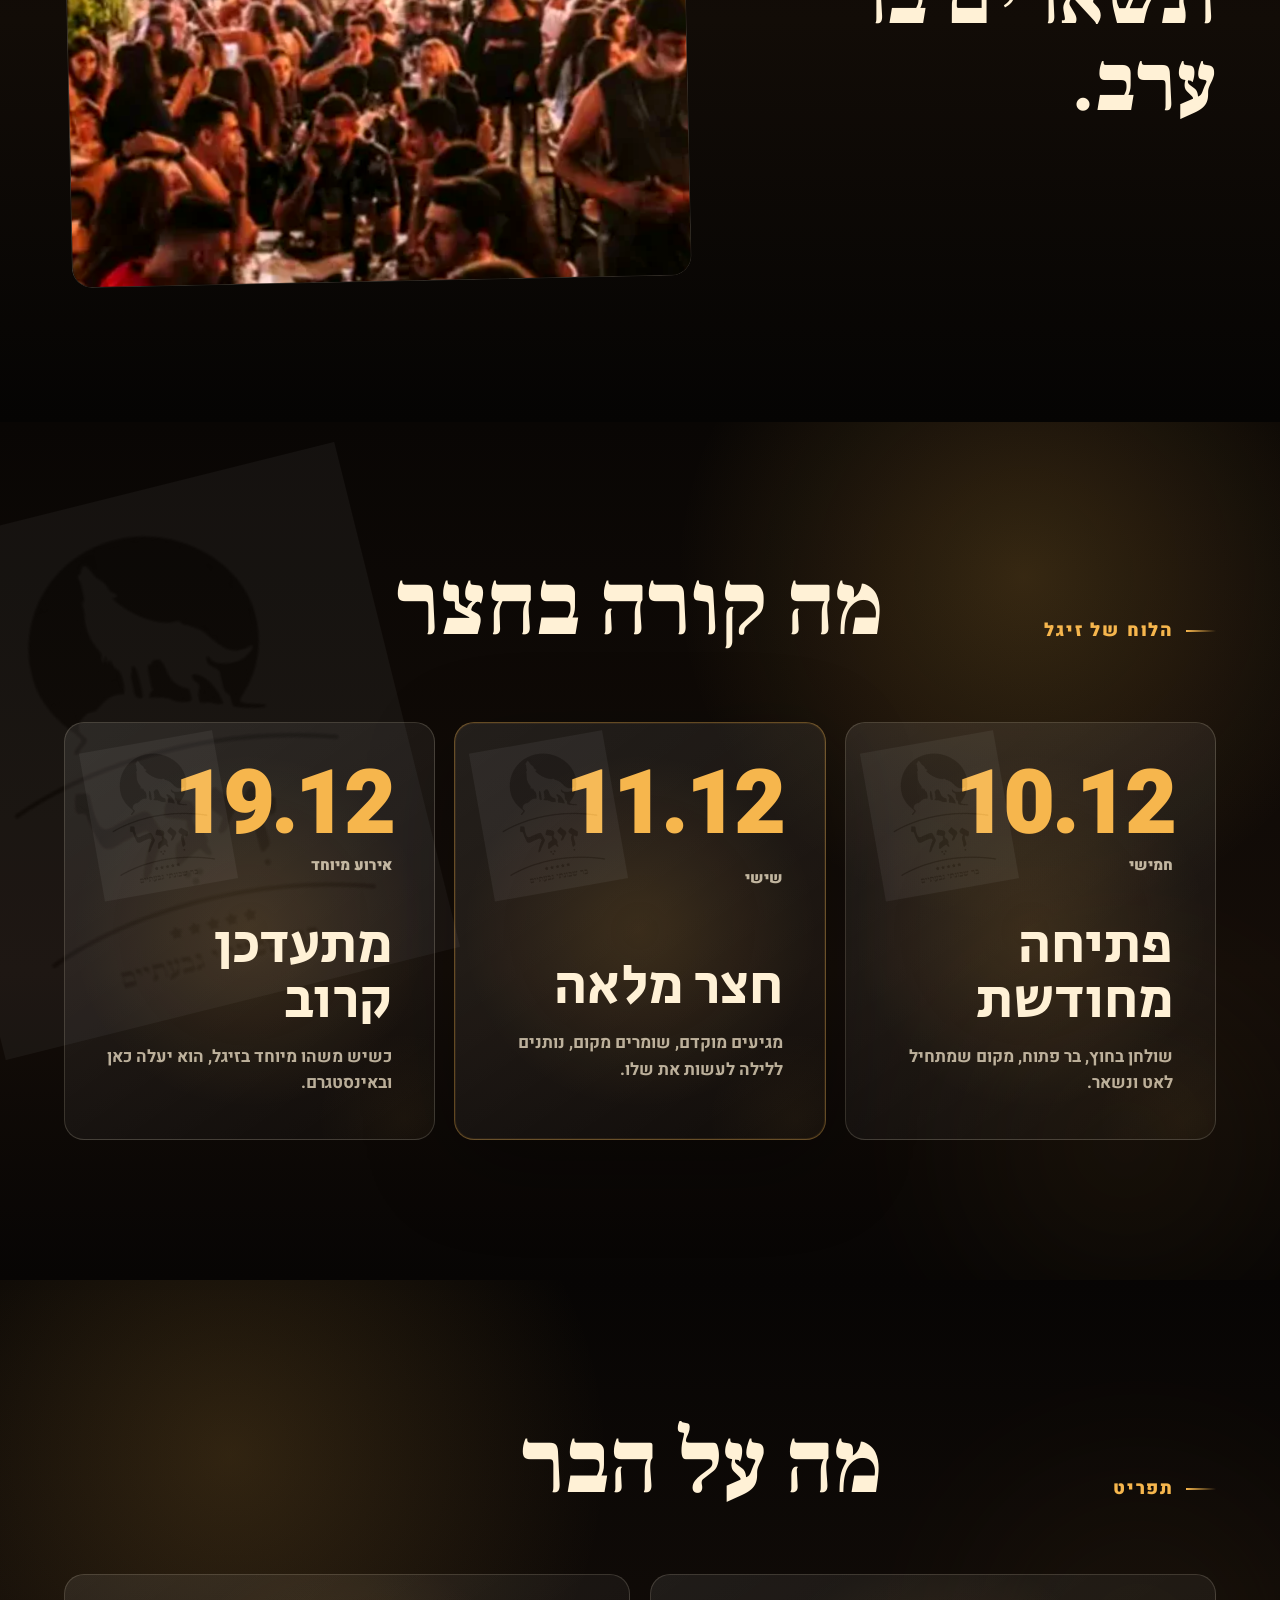
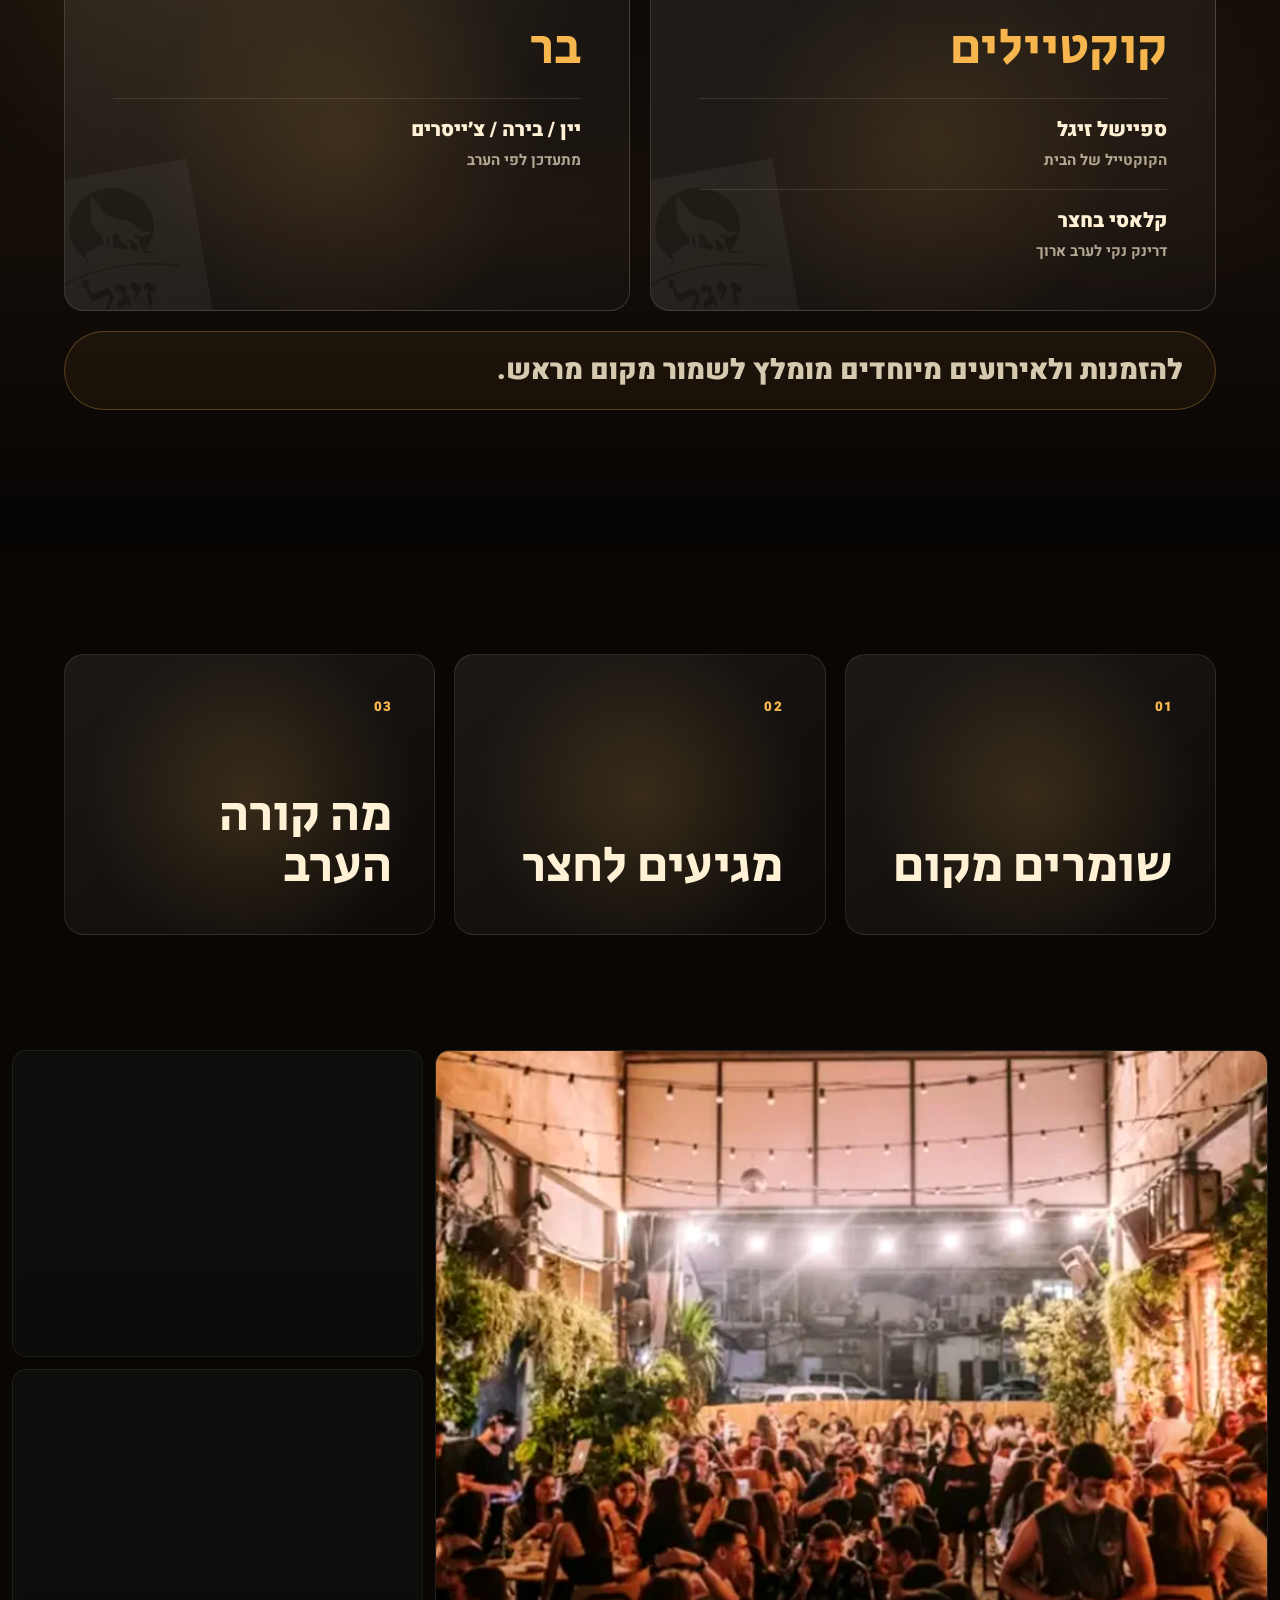
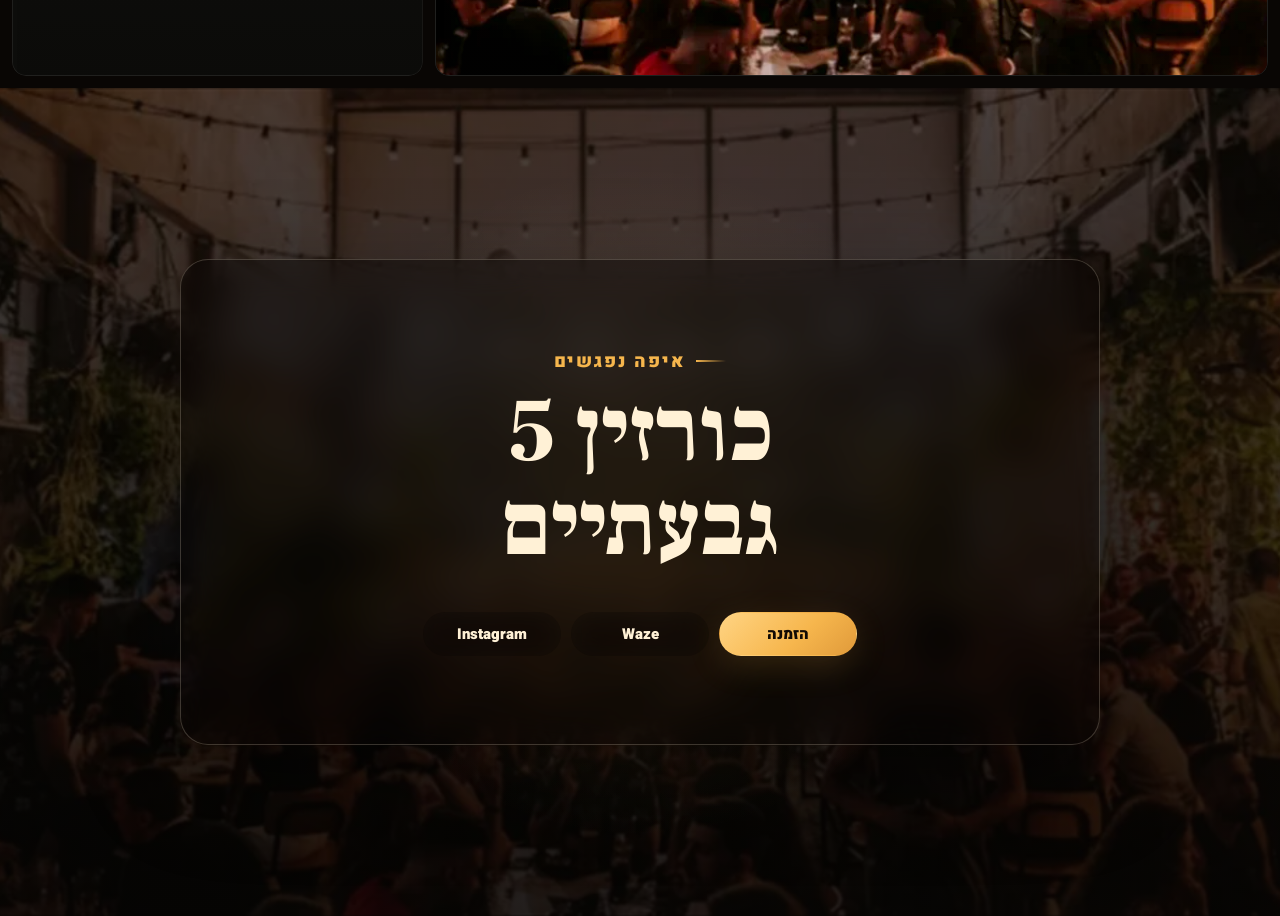
==== commit 4a17a8ad: "Deploy source 9701101" ====
--- a/index.html
+++ b/index.html
@@ -1 +1 @@
-<!doctype html><html dir="rtl" lang="he"><head><meta charset="UTF-8"><meta content="width=device-width,initial-scale=1" name="viewport"><link href="assets/zigel-courtyard-hero.webp" rel="preload" as="image" fetchpriority="high" type="image/webp"><meta content="זיגל בר בכורזין 5, גבעתיים. חצר לילה, בר, הזמנות וניווט." name="description"><title>זיגל בר | כורזין 5, גבעתיים</title><link href="https://fonts.googleapis.com" rel="preconnect"><link href="https://fonts.gstatic.com" rel="preconnect" crossorigin><link href="https://fonts.googleapis.com/css2?family=Heebo:wght@500;700;800;900&family=Secular+One&family=Frank+Ruhl+Libre:wght@700;900&display=swap" rel="stylesheet"><link href="styles.css?v=smooth-motion-02" rel="stylesheet"><noscript><style>.hero-dock span,.hero-inner>*,.reveal,.split-word>span{opacity:1!important;transform:none!important}</style></noscript></head><body><div class="scroll-progress" aria-hidden="true" data-scroll-progress></div><header class="topbar" data-header><a href="#top" class="brand" aria-label="זיגל בר"><img alt="זיגל בר" src="assets/zigel-logo.png"></a><nav aria-label="קישורים מהירים" class="quick-links"><a href="https://ontopo.com/he/il/page/19664385" data-link="booking" rel="noreferrer" target="_blank">הזמנה</a> <a href="#events">אירועים</a> <a href="https://waze.com/ul/hsv8y2hrg1" data-link="waze" rel="noreferrer" target="_blank">Waze</a> <a href="https://www.instagram.com/zigel.bar?igsh=MTJldmk5dXB6ZG5tbA==" data-link="instagram" rel="noreferrer" target="_blank">Instagram</a></nav></header><main id="top"><section class="hero" aria-labelledby="hero-title"><div class="hero-bg" aria-hidden="true" data-image-bg="images.hero"></div><div class="hero-shade" aria-hidden="true"></div><div class="hero-beam" aria-hidden="true"></div><div class="texture" aria-hidden="true"></div><img alt="" src="assets/zigel-logo.png" aria-hidden="true" class="ghost-logo ghost-logo-a"> <img alt="" src="assets/zigel-logo.png" aria-hidden="true" class="ghost-logo ghost-logo-b"><div class="reveal hero-inner"><p class="eyebrow" data-content="site.eyebrow">כורזין 5 · גבעתיים</p><h1 data-content="site.title" data-split id="hero-title">זיגל בר</h1><div class="hero-actions" aria-label="קישורי ערב"><a href="https://ontopo.com/he/il/page/19664385" data-link="booking" rel="noreferrer" target="_blank" class="button primary">הזמנת מקום</a> <a href="https://waze.com/ul/hsv8y2hrg1" data-link="waze" rel="noreferrer" target="_blank" class="button">Waze</a> <a href="https://www.instagram.com/zigel.bar?igsh=MTJldmk5dXB6ZG5tbA==" data-link="instagram" rel="noreferrer" target="_blank" class="button">Instagram</a></div></div><div class="reveal hero-dock" aria-label="הלילה בזיגל" data-hero-tags><span>לילה</span> <span>חצר</span> <span>בית</span></div></section><div class="marquee" aria-hidden="true"><div class="marquee-track" data-marquee><span>זיגל בר</span><span class="dot">•</span><span>לילה</span><span class="dot">•</span><span>חצר</span><span class="dot">•</span><span>בית</span><span class="dot">•</span> <span>זיגל בר</span><span class="dot">•</span><span>לילה</span><span class="dot">•</span><span>חצר</span><span class="dot">•</span><span>בית</span><span class="dot">•</span></div></div><section class="intro" aria-label="המקום"><div class="reveal intro-copy"><p class="eyebrow" data-content="site.introLabel">המקום</p><h2 data-split data-content="site.introTitle">מקום שנכנסים אליו לרגע, ונשארים בו ערב.</h2></div><div class="reveal intro-photo"><img alt="ערב בזיגל בר" src="assets/zigel-courtyard-hero.webp" decoding="async" loading="lazy" data-image="images.intro"></div></section><section class="events" aria-label="מה קורה בזיגל" id="events"><div class="reveal events-heading"><p class="eyebrow">הלוח של זיגל</p><h2 data-split>מה קורה בחצר</h2></div><div class="event-board" data-events><article class="reveal event-card"><time>--</time> <span>חמישי</span> <strong>פותחים ערב</strong><p>שולחן בחוץ, בר פתוח, מקום שמתחיל לאט ונשאר.</p></article></div></section><section class="menu-section" aria-label="תפריט" id="menu"><div class="reveal menu-heading"><p class="eyebrow">תפריט</p><h2 data-split>מה על הבר</h2></div><div class="menu-grid" data-menu></div><p class="reveal notice" data-notice></p></section><section class="action-grid" aria-label="מה צריך לערב"><a href="https://ontopo.com/he/il/page/19664385" data-link="booking" rel="noreferrer" target="_blank" class="reveal action-card"><small>01</small> <strong>שומרים מקום</strong> </a><a href="https://waze.com/ul/hsv8y2hrg1" data-link="waze" rel="noreferrer" target="_blank" class="reveal action-card"><small>02</small> <strong>מגיעים לחצר</strong> </a><a href="https://www.instagram.com/zigel.bar?igsh=MTJldmk5dXB6ZG5tbA==" data-link="instagram" rel="noreferrer" target="_blank" class="reveal action-card"><small>03</small> <strong>מה קורה הערב</strong></a></section><section class="gallery" aria-label="רגעים מהחצר" data-gallery><figure class="reveal shot wide"><img alt="לילה מלא בזיגל בר" src="assets/zigel-courtyard-hero.webp" decoding="async" loading="lazy"></figure><figure class="reveal shot"><img alt="אור חם בחצר של זיגל" src="assets/courtyard-night-enhanced.webp" decoding="async" loading="lazy"></figure><figure class="reveal shot"><img alt="שולחנות בחצר של זיגל" src="assets/crowd-yard-enhanced.webp" decoding="async" loading="lazy"></figure></section><section class="location" aria-label="מיקום" data-image-bg="images.location"><div class="reveal location-panel"><p class="eyebrow" data-content="site.locationLabel">איפה נפגשים</p><h2 data-split data-content="site.locationTitle">כורזין 5<br>גבעתיים</h2><div class="hero-actions compact"><a href="https://ontopo.com/he/il/page/19664385" data-link="booking" rel="noreferrer" target="_blank" class="button primary">הזמנה</a> <a href="https://waze.com/ul/hsv8y2hrg1" data-link="waze" rel="noreferrer" target="_blank" class="button">Waze</a> <a href="https://www.instagram.com/zigel.bar?igsh=MTJldmk5dXB6ZG5tbA==" data-link="instagram" rel="noreferrer" target="_blank" class="button">Instagram</a></div></div></section></main><a href="https://ontopo.com/he/il/page/19664385" data-link="booking" rel="noreferrer" target="_blank" class="mobile-book">הזמנת מקום</a><script src="script.js?v=smooth-motion-02"></script></body></html>+<!doctype html><html dir="rtl" lang="he"><head><meta charset="UTF-8"><meta content="width=device-width,initial-scale=1" name="viewport"><link href="assets/zigel-courtyard-hero.webp" rel="preload" as="image" fetchpriority="high" type="image/webp"><meta content="זיגל בר בכורזין 5, גבעתיים. חצר לילה, בר, הזמנות וניווט." name="description"><title>זיגל בר | כורזין 5, גבעתיים</title><link href="https://fonts.googleapis.com" rel="preconnect"><link href="https://fonts.gstatic.com" rel="preconnect" crossorigin><link href="https://fonts.googleapis.com/css2?family=Heebo:wght@500;700;800;900&family=Secular+One&family=Frank+Ruhl+Libre:wght@700;900&display=swap" rel="stylesheet"><link href="styles.css?v=bold-elegant-03" rel="stylesheet"><noscript><style>.hero-dock span,.hero-inner>*,.reveal,.split-word>span{clip-path:none!important;opacity:1!important;transform:none!important}</style></noscript></head><body><div class="scroll-progress" aria-hidden="true" data-scroll-progress></div><header class="topbar" data-header><a href="#top" class="brand" aria-label="זיגל בר"><img alt="זיגל בר" src="assets/zigel-logo.png"></a><nav aria-label="קישורים מהירים" class="quick-links"><a href="https://ontopo.com/he/il/page/19664385" class="nav-booking" data-link="booking" rel="noreferrer" target="_blank">הזמנה</a> <a href="#events">אירועים</a> <a href="#menu">תפריט</a> <a href="https://waze.com/ul/hsv8y2hrg1" data-link="waze" rel="noreferrer" target="_blank">Waze</a></nav></header><main id="top"><section class="hero" aria-labelledby="hero-title"><div class="hero-bg" aria-hidden="true" data-image-bg="images.hero"></div><div class="hero-shade" aria-hidden="true"></div><div class="hero-beam" aria-hidden="true"></div><div class="texture" aria-hidden="true"></div><img alt="" src="assets/zigel-logo.png" aria-hidden="true" class="ghost-logo ghost-logo-a"> <img alt="" src="assets/zigel-logo.png" aria-hidden="true" class="ghost-logo ghost-logo-b"><div class="reveal hero-inner"><p class="eyebrow" data-content="site.eyebrow">כורזין 5 · גבעתיים</p><h1 data-content="site.title" data-split id="hero-title">זיגל בר</h1><div class="hero-actions" aria-label="קישורי ערב"><a href="https://ontopo.com/he/il/page/19664385" class="button primary" data-link="booking" rel="noreferrer" target="_blank">הזמנת מקום</a> <a href="https://waze.com/ul/hsv8y2hrg1" class="button" data-link="waze" rel="noreferrer" target="_blank">Waze</a> <a href="https://www.instagram.com/zigel.bar?igsh=MTJldmk5dXB6ZG5tbA==" class="button" data-link="instagram" rel="noreferrer" target="_blank">Instagram</a></div></div><div class="reveal hero-dock" aria-label="הלילה בזיגל" data-hero-tags><span>לילה</span> <span>חצר</span> <span>בית</span></div><a href="#intro" class="hero-scroll"><span aria-hidden="true">↓</span> לגלות את זיגל</a></section><div class="marquee" aria-hidden="true"><div class="marquee-track" data-marquee><span>זיגל בר</span><span class="dot">•</span><span>לילה</span><span class="dot">•</span><span>חצר</span><span class="dot">•</span><span>בית</span><span class="dot">•</span> <span>זיגל בר</span><span class="dot">•</span><span>לילה</span><span class="dot">•</span><span>חצר</span><span class="dot">•</span><span>בית</span><span class="dot">•</span></div></div><section class="intro" aria-label="המקום" id="intro"><div class="reveal intro-copy"><p class="eyebrow" data-content="site.introLabel">המקום</p><h2 data-split data-content="site.introTitle">מקום שנכנסים אליו לרגע, ונשארים בו ערב.</h2></div><div class="reveal intro-photo"><img alt="ערב בזיגל בר" src="assets/zigel-courtyard-hero.webp" decoding="async" loading="lazy" data-image="images.intro"></div></section><section class="events" aria-label="מה קורה בזיגל" id="events"><div class="reveal events-heading"><p class="eyebrow">הלוח של זיגל</p><h2 data-split>מה קורה בחצר</h2></div><div class="event-board" data-events><article class="reveal event-card"><time>--</time> <span>חמישי</span> <strong>פותחים ערב</strong><p>שולחן בחוץ, בר פתוח, מקום שמתחיל לאט ונשאר.</p></article></div></section><section class="menu-section" aria-label="תפריט" id="menu"><div class="reveal menu-heading"><p class="eyebrow">תפריט</p><h2 data-split>מה על הבר</h2></div><div class="menu-grid" data-menu></div><p class="reveal notice" data-notice></p></section><section class="action-grid" aria-label="מה צריך לערב"><a href="https://ontopo.com/he/il/page/19664385" class="reveal action-card" data-link="booking" rel="noreferrer" target="_blank"><small>01</small> <strong>שומרים מקום</strong> </a><a href="https://waze.com/ul/hsv8y2hrg1" class="reveal action-card" data-link="waze" rel="noreferrer" target="_blank"><small>02</small> <strong>מגיעים לחצר</strong> </a><a href="https://www.instagram.com/zigel.bar?igsh=MTJldmk5dXB6ZG5tbA==" class="reveal action-card" data-link="instagram" rel="noreferrer" target="_blank"><small>03</small> <strong>מה קורה הערב</strong></a></section><section class="gallery" aria-label="רגעים מהחצר" data-gallery><figure class="reveal shot wide"><img alt="לילה מלא בזיגל בר" src="assets/zigel-courtyard-hero.webp" decoding="async" loading="lazy"></figure><figure class="reveal shot"><img alt="אור חם בחצר של זיגל" src="assets/courtyard-night-enhanced.webp" decoding="async" loading="lazy"></figure><figure class="reveal shot"><img alt="שולחנות בחצר של זיגל" src="assets/crowd-yard-enhanced.webp" decoding="async" loading="lazy"></figure></section><section class="location" aria-label="מיקום" data-image-bg="images.location"><div class="reveal location-panel"><p class="eyebrow" data-content="site.locationLabel">איפה נפגשים</p><h2 data-split data-content="site.locationTitle">כורזין 5<br>גבעתיים</h2><div class="hero-actions compact"><a href="https://ontopo.com/he/il/page/19664385" class="button primary" data-link="booking" rel="noreferrer" target="_blank">הזמנה</a> <a href="https://waze.com/ul/hsv8y2hrg1" class="button" data-link="waze" rel="noreferrer" target="_blank">Waze</a> <a href="https://www.instagram.com/zigel.bar?igsh=MTJldmk5dXB6ZG5tbA==" class="button" data-link="instagram" rel="noreferrer" target="_blank">Instagram</a></div></div></section></main><a href="https://ontopo.com/he/il/page/19664385" class="mobile-book" data-link="booking" rel="noreferrer" target="_blank">הזמנת מקום</a><script src="script.js?v=bold-elegant-03"></script></body></html>
--- a/styles.css
+++ b/styles.css
@@ -1 +1 @@
-:root{--black:#050403;--deep:#100b07;--cream:#fff1d6;--muted:rgba(255, 241, 214, 0.72);--gold:#f6b64d;--gold-bright:#ffd483;--font-display:'Frank Ruhl Libre','Noto Serif Hebrew',serif;--copper:#b96334;--line:rgba(255, 241, 214, 0.2);--ease-out:cubic-bezier(.16, 1, .3, 1);--hero-parallax-y:0px}*{box-sizing:border-box}html{scroll-behavior:smooth}body{margin:0;background:var(--black);color:var(--cream);font-family:Heebo,Arial,sans-serif;overflow-x:hidden}a{color:inherit;text-decoration:none}img{display:block;max-width:100%}::selection{background:var(--gold);color:var(--black)}:focus-visible{outline:3px solid var(--gold-bright);outline-offset:4px}.scroll-progress{background:linear-gradient(90deg,var(--copper),var(--gold));height:3px;inset:0 auto auto 0;position:fixed;transform-origin:right;transform:scaleX(0);transition:transform 120ms linear;width:100%;z-index:60}html[dir=rtl] .scroll-progress{transform-origin:right}.topbar{align-items:center;background:linear-gradient(180deg,rgba(5,4,3,.92),rgba(5,4,3,0));display:flex;inset:0 0 auto;justify-content:space-between;min-height:82px;padding:14px clamp(18px,4vw,58px);position:fixed;transition:background 420ms ease,backdrop-filter 420ms ease,min-height 420ms var(--ease-out),padding 420ms var(--ease-out),box-shadow 420ms ease;z-index:50}.topbar.is-scrolled{background:rgba(5,4,3,.82);backdrop-filter:blur(20px) saturate(1.2);box-shadow:0 10px 40px rgba(0,0,0,.22);min-height:70px;padding-block:9px}.brand img{background:#fff;border-radius:50%;height:52px;object-fit:contain;padding:5px;transition:transform .5s var(--ease-out),box-shadow .5s ease;width:52px}.brand:hover img{box-shadow:0 0 0 5px rgba(246,182,77,.12),0 12px 32px rgba(0,0,0,.3);transform:rotate(-6deg) scale(1.06)}.quick-links{display:flex;gap:10px}.button,.quick-links a{align-items:center;backdrop-filter:blur(16px);background:rgba(5,4,3,.54);border:1px solid var(--line);border-radius:999px;display:inline-flex;font-size:15px;font-weight:900;justify-content:center;min-height:48px;overflow:hidden;padding:12px 20px;position:relative;transition:transform 360ms var(--ease-out),background 280ms ease,color 280ms ease,border-color 280ms ease,box-shadow 360ms ease}.button::before,.quick-links a::before{background:linear-gradient(115deg,transparent 30%,rgba(255,255,255,.65) 48%,transparent 66%);content:"";inset:0;pointer-events:none;position:absolute;transform:translateX(-120%);transition:transform 620ms}.button:hover::before,.quick-links a:hover::before{transform:translateX(120%)}.button:hover,.quick-links a:hover{background:var(--cream);border-color:var(--cream);color:var(--black);transform:translateY(-2px)}.button.primary{background:linear-gradient(135deg,var(--gold-bright),var(--gold) 58%,#e09a3a);border-color:transparent;box-shadow:0 10px 34px rgba(246,182,77,.16);color:#120b04}.button.primary:hover{box-shadow:0 16px 42px rgba(246,182,77,.28)}.hero{display:grid;min-height:100svh;overflow:hidden;padding:112px clamp(18px,6vw,94px) 36px;position:relative}.hero-beam,.hero-bg,.hero-shade,.texture{inset:0;position:absolute}.ghost-logo{animation:11s ease-in-out infinite floatStamp;filter:drop-shadow(0 18px 42px rgba(0,0,0,.38));opacity:.07;pointer-events:none;position:absolute;z-index:4}.ghost-logo-a{--stamp-rotation:-12deg;height:clamp(120px,17vw,240px);inset:18vh auto auto 8vw;transform:rotate(var(--stamp-rotation))}.ghost-logo-b{--stamp-rotation:10deg;animation-delay:-3s;height:clamp(90px,12vw,170px);inset:auto 10vw 22vh auto;transform:rotate(var(--stamp-rotation))}.hero-bg{background-image:url("assets/zigel-courtyard-hero.webp");background-position:center;background-size:cover;filter:saturate(1.08) contrast(1.06);transform:translate3d(0,var(--hero-parallax-y),0) scale(1.1);transform-origin:center top;transition:transform 80ms linear;will-change:transform}.hero-shade{background:radial-gradient(circle at 22% 18%,rgba(246,182,77,.28),transparent 28%),radial-gradient(circle at 86% 58%,rgba(37,54,26,.36),transparent 32%),linear-gradient(90deg,rgba(5,4,3,.96),rgba(5,4,3,.34) 48%,rgba(5,4,3,.78)),linear-gradient(0deg,#050403,transparent 48%)}.hero-beam{animation:13s ease-in-out infinite sweep;background:linear-gradient(105deg,transparent 14%,rgba(255,241,214,.18) 46%,transparent 62%);filter:blur(16px);opacity:.22;transform:translateX(-54vw) rotate(10deg);width:24vw;z-index:2}.texture{animation:none;background-image:linear-gradient(rgba(255,255,255,.028) 1px,transparent 1px),linear-gradient(90deg,rgba(255,255,255,.018) 1px,transparent 1px);background-size:3px 3px,5px 5px;opacity:.14;pointer-events:none;z-index:3}.hero-inner{align-self:center;max-width:980px;position:relative;z-index:5}.hero-inner::after{background:radial-gradient(circle,rgba(246,182,77,.18),transparent 68%);content:"";filter:blur(20px);height:70%;inset:12% 18% auto auto;opacity:.5;pointer-events:none;position:absolute;transform:translateZ(0);width:52%;z-index:-1}.eyebrow{align-items:center;color:var(--gold);display:flex;font-size:clamp(14px, 1.5vw, 18px);font-weight:900;gap:12px;letter-spacing:.1em;margin:0 0 14px}.eyebrow::before{background:linear-gradient(90deg,var(--gold),transparent);content:"";height:2px;width:30px}.location .eyebrow{justify-content:center}h1,h2{font-family:var(--font-display);font-weight:900;letter-spacing:0;margin:0}h1{color:var(--cream);font-size:clamp(84px, 15vw, 230px);line-height:.9;text-shadow:0 26px 60px rgba(0,0,0,.75),0 0 34px rgba(246,182,77,.18)}h2{font-size:clamp(46px, 7vw, 112px);line-height:.98}.hero-actions{display:flex;flex-wrap:wrap;gap:12px;margin-top:30px}.button{min-width:138px}.hero-dock{align-self:end;backdrop-filter:blur(18px);background:rgba(5,4,3,.54);border:1px solid var(--line);display:grid;gap:1px;grid-template-columns:repeat(3,1fr);position:relative;transition:border-color 360ms ease,background 360ms ease,transform .5s var(--ease-out);z-index:5}.hero-dock:hover{background:rgba(12,8,5,.68);border-color:rgba(246,182,77,.3);transform:translateY(-3px)}.hero-dock span{align-items:center;border-inline-start:1px solid rgba(255,241,214,.14);display:flex;font-size:clamp(22px, 3vw, 46px);font-weight:900;min-height:112px;padding:22px}.hero-dock span:last-child{border-inline-start:0}.marquee{background:linear-gradient(90deg,#0a0705,#17100a 50%,#0a0705);border-block:1px solid var(--line);overflow:hidden;padding:16px 0}.marquee-track{animation:58s linear infinite marqueeScroll;display:flex;gap:40px;width:max-content}.marquee:hover .marquee-track{animation-play-state:paused}.marquee-track span{color:var(--gold);font-family:"Secular One",Heebo,sans-serif;font-size:clamp(20px, 3vw, 34px);opacity:.82;white-space:nowrap}.marquee-track span.dot{color:var(--copper);opacity:.6}.intro{align-items:center;background:radial-gradient(circle at 14% 18%,rgba(185,99,52,.2),transparent 26%),linear-gradient(180deg,var(--black),#120c07 62%,var(--black));display:grid;gap:clamp(30px,6vw,86px);grid-template-columns:.82fr 1.18fr;overflow:hidden;padding:clamp(78px,10vw,148px) clamp(18px,6vw,94px);position:relative}.intro::before{animation:18s ease-in-out infinite alternate auraDrift;background:radial-gradient(circle,rgba(185,99,52,.3),transparent 70%);border-radius:50%;content:"";filter:blur(46px);height:46vw;inset:-12% auto auto -10%;opacity:.8;position:absolute;width:46vw;z-index:0}.intro-copy,.intro-photo{position:relative;z-index:1}.intro-copy{max-width:760px}.intro-photo{border:1px solid var(--line);box-shadow:0 28px 90px rgba(0,0,0,.42);overflow:hidden;transform:rotate(-1.2deg);transition:transform .9s var(--ease-out),box-shadow .9s ease}.intro-photo img{filter:saturate(1.08) contrast(1.06);transform:scale(1.035);transition:transform 1.2s var(--ease-out),filter 1.2s ease;width:100%}.intro-photo:hover{box-shadow:0 38px 110px rgba(0,0,0,.55);transform:rotate(0) translateY(-6px)}.intro-photo:hover img{filter:saturate(1.16) contrast(1.08);transform:scale(1.08)}.events{background:radial-gradient(circle at 80% 18%,rgba(246,182,77,.18),transparent 28%),linear-gradient(180deg,#090604,#140d08 64%,#070504);overflow:hidden;padding:clamp(78px,10vw,148px) clamp(18px,6vw,94px);position:relative}.events::before{background:url("assets/zigel-logo.png") center/contain no-repeat;content:"";height:min(42vw,520px);inset:8% auto auto -7%;opacity:.045;position:absolute;transform:rotate(-14deg);width:min(42vw,520px)}.events::after{animation:16s ease-in-out infinite alternate-reverse auraDrift;background:radial-gradient(circle,rgba(246,182,77,.26),transparent 70%);border-radius:50%;content:"";filter:blur(52px);height:40vw;inset:auto -8% -14% auto;opacity:.22;position:absolute;width:40vw;z-index:0}.events-heading{align-items:end;display:grid;gap:22px;grid-template-columns:minmax(260px,.72fr) 1fr;margin-bottom:clamp(28px,5vw,64px);position:relative;z-index:1}.event-board{display:grid;gap:14px;grid-template-columns:repeat(3,minmax(0,1fr));position:relative;z-index:1}.event-card{background:linear-gradient(145deg,rgba(255,255,255,.09),rgba(255,255,255,.024));border:1px solid rgba(255,241,214,.17);display:grid;min-height:clamp(260px,29vw,410px);overflow:hidden;padding:clamp(22px,3.6vw,42px);position:relative;transition:transform .6s var(--ease-out),border-color 360ms ease,background 360ms ease,box-shadow .6s ease}.event-card::before{background:url("assets/zigel-logo.png") center/contain no-repeat;content:"";height:150px;inset:18px auto auto 18px;opacity:.055;position:absolute;transform:rotate(-10deg);width:150px}.event-card::after{animation:none;background:radial-gradient(circle,rgba(246,182,77,.2),transparent 56%);content:"";height:220px;inset:auto -80px -90px auto;opacity:.22;position:absolute;width:220px}.event-card:hover{background:linear-gradient(145deg,rgba(255,255,255,.12),rgba(255,255,255,.035));border-color:rgba(246,182,77,.42);box-shadow:0 28px 70px rgba(0,0,0,.28);transform:translateY(-8px)}.event-card time{color:var(--gold);font-size:clamp(44px, 7vw, 92px);font-weight:900;letter-spacing:-.04em;line-height:.9}.event-card span{color:var(--muted);font-size:15px;font-weight:900;margin-top:8px}.event-card strong{align-self:end;font-family:"Secular One",Heebo,sans-serif;font-size:clamp(32px, 4.4vw, 66px);font-weight:400;line-height:.98;margin-top:42px}.event-card p{color:rgba(255,241,214,.7);font-size:17px;font-weight:700;line-height:1.55;margin:16px 0 0;max-width:320px}.event-card.featured{border-color:rgba(246,182,77,.34);box-shadow:0 24px 90px rgba(0,0,0,.32),inset 0 0 0 1px rgba(246,182,77,.08)}.menu-section{background:radial-gradient(circle at 18% 20%,rgba(246,182,77,.16),transparent 30%),linear-gradient(180deg,#070504,#150e09 62%,#050403);overflow:hidden;padding:clamp(78px,10vw,148px) clamp(18px,6vw,94px);position:relative}.menu-section::before{animation:20s ease-in-out infinite alternate auraDrift;background:radial-gradient(circle,rgba(246,182,77,.22),transparent 70%);border-radius:50%;content:"";filter:blur(50px);height:42vw;inset:10% -10% auto auto;opacity:.22;position:absolute;width:42vw;z-index:0}.menu-grid,.menu-heading,.notice{position:relative;z-index:1}.menu-heading{align-items:end;display:flex;gap:24px;justify-content:space-between;margin-bottom:clamp(28px,5vw,58px)}.menu-grid{display:grid;gap:14px;grid-template-columns:repeat(2,minmax(0,1fr))}.menu-card{background:linear-gradient(145deg,rgba(255,255,255,.075),rgba(255,255,255,.022));border:1px solid rgba(255,241,214,.16);min-height:250px;padding:clamp(22px,3vw,34px);position:relative;overflow:hidden;transition:border-color 360ms ease,transform .6s var(--ease-out),box-shadow .6s ease}.menu-card::before{background:radial-gradient(circle,rgba(246,182,77,.24),transparent 62%);content:"";height:260px;inset:auto -70px -80px auto;opacity:0;position:absolute;transition:opacity 320ms,transform 320ms;transform:scale(.8);width:260px}.menu-card:hover{border-color:rgba(246,182,77,.36);box-shadow:0 26px 70px rgba(0,0,0,.24);transform:translateY(-6px)}.menu-card:hover::before{opacity:1;transform:scale(1)}.menu-card::after{background:url("assets/zigel-logo.png") center/contain no-repeat;content:"";height:190px;inset:auto auto -52px -42px;opacity:.045;position:absolute;transform:rotate(-10deg);width:190px}.menu-card-image{border:1px solid rgba(255,241,214,.12);height:190px;margin-bottom:22px;overflow:hidden;position:relative;z-index:1}.menu-card-image img{height:100%;object-fit:cover;width:100%}.menu-card h3{color:var(--gold);font-family:"Secular One",Heebo,sans-serif;font-size:clamp(34px, 4vw, 58px);font-weight:400;line-height:1;margin:0 0 24px}.menu-card ul{display:grid;gap:18px;list-style:none;margin:0;padding:0;position:relative;z-index:1}.menu-card li{align-items:start;border-top:1px solid rgba(255,241,214,.12);display:flex;gap:18px;justify-content:space-between;padding-top:16px}.menu-card strong{display:block;font-size:20px;font-weight:900}.menu-card span{color:rgba(255,241,214,.66);display:block;font-size:15px;font-weight:700;margin-top:5px}.menu-card em{color:var(--gold);font-style:normal;font-weight:900;white-space:nowrap}.notice{border:1px solid rgba(246,182,77,.28);color:rgba(255,241,214,.82);font-size:clamp(18px, 2.2vw, 28px);font-weight:900;margin:20px 0 0;padding:20px clamp(18px,3vw,30px)}.action-grid{display:grid;grid-template-columns:repeat(3,1fr)}.action-card{background:linear-gradient(145deg,rgba(255,255,255,.075),rgba(255,255,255,.018));border-block:1px solid var(--line);border-inline-start:1px solid rgba(255,255,255,.08);display:grid;min-height:clamp(176px,22vw,292px);overflow:hidden;padding:clamp(22px,4vw,42px);position:relative;transition:background 360ms ease,transform .6s var(--ease-out)}.action-card::before{background:radial-gradient(circle,rgba(246,182,77,.22),transparent 60%);content:"";height:220px;inset:auto auto -70px -60px;opacity:0;position:absolute;transform:scale(.8);transition:opacity 320ms,transform 320ms;width:220px}.action-card::after{background:linear-gradient(90deg,transparent,rgba(246,182,77,.2),transparent);content:"";inset:0;opacity:0;position:absolute;transform:translateX(-120%);transition:opacity .5s,transform 760ms}.action-card:hover{background:linear-gradient(145deg,rgba(255,255,255,.1),rgba(255,255,255,.025));transform:translateY(-6px)}.action-card:hover::before{opacity:1;transform:scale(1)}.action-card:hover::after{opacity:1;transform:translateX(120%)}.action-card small{color:var(--gold);font-weight:900;letter-spacing:.08em}.action-card strong{align-self:end;font-family:"Secular One",Heebo,sans-serif;font-size:clamp(34px, 4vw, 62px);font-weight:400;line-height:1}.gallery{display:grid;gap:12px;grid-template-columns:1fr 1fr;padding:12px}.shot{background:#0d0d0b;border:1px solid rgba(255,255,255,.08);margin:0;min-height:36vw;overflow:hidden;position:relative}.shot::after{background:linear-gradient(180deg,transparent 55%,rgba(5,4,3,.32));content:"";inset:0;opacity:.7;pointer-events:none;position:absolute;transition:opacity .7s}.shot.wide{grid-column:1/-1;min-height:46vw}.shot img{filter:saturate(1.08) contrast(1.06);height:100%;object-fit:cover;transform:scale(1.02);transition:filter .7s,transform .9s;width:100%}.shot:hover img{filter:saturate(1.22) contrast(1.1);transform:scale(1.08)}.shot:hover::after{opacity:.2}.location{background:linear-gradient(rgba(5,4,3,.72),rgba(5,4,3,.88)),url("assets/zigel-courtyard-hero.webp") center/cover;display:grid;min-height:86svh;place-items:center;padding:clamp(78px,10vw,148px) clamp(18px,6vw,94px);position:relative;text-align:center}.location::before{background:radial-gradient(circle at 50% 50%,rgba(246,182,77,.16),transparent 44%);content:"";inset:0;pointer-events:none;position:absolute}.location-panel{max-width:920px}.location .hero-actions{justify-content:center}.mobile-book{background:linear-gradient(135deg,var(--gold-bright),var(--gold));border:1px solid rgba(255,255,255,.28);border-radius:999px;bottom:16px;box-shadow:0 18px 50px rgba(0,0,0,.42);color:#120b04;display:none;font-weight:900;inset-inline:16px;justify-content:center;min-height:54px;padding:15px;position:fixed;z-index:60}.reveal{opacity:0;transform:translateY(36px) scale(.985);transition:opacity 850ms ease var(--reveal-delay, 0ms),transform .9s var(--ease-out) var(--reveal-delay, 0ms)}.reveal.is-visible{opacity:1;transform:translateY(0) scale(1)}.split-word{display:inline-block;overflow:hidden;padding-bottom:.08em;vertical-align:top}.split-word>span{display:inline-block;transition:transform 820ms var(--ease-out);transition-delay:calc(var(--i, 0) * 55ms);transform:translateY(115%)}.hero-inner.is-visible .split-word>span,.reveal.is-visible .split-word>span{transform:translateY(0)}.hero-inner>*{opacity:0;transform:translateY(22px);transition:opacity .7s,transform .7s}.hero-inner.is-visible>*{opacity:1;transform:translateY(0)}.hero-inner.is-visible>:first-child{transition-delay:60ms}.hero-inner.is-visible>:nth-child(2){transition-delay:160ms}.hero-inner.is-visible>:nth-child(3){transition-delay:280ms}.hero-dock span{opacity:0;transform:translateY(16px);transition:opacity .6s,transform .6s}.hero-dock.is-visible span{opacity:1;transform:translateY(0)}.hero-dock.is-visible span:first-child{transition-delay:320ms}.hero-dock.is-visible span:nth-child(2){transition-delay:0.4s}.hero-dock.is-visible span:nth-child(3){transition-delay:480ms}@keyframes sweep{0%,18%{transform:translateX(-54vw) rotate(10deg)}100%,54%{transform:translateX(120vw) rotate(10deg)}}@keyframes grain{to{transform:translate(3px,-2px)}}@keyframes floatStamp{0%,100%{opacity:.08;transform:translate3d(0,0,0) rotate(var(--stamp-rotation))}50%{opacity:.15;transform:translate3d(16px,-12px,0) rotate(calc(var(--stamp-rotation) + 4deg))}}@keyframes emberRise{0%{opacity:0;transform:translateY(0) scale(.8)}12%{opacity:.85}75%{opacity:.35}100%{opacity:0;transform:translateY(-64vh) scale(1.15)}}@keyframes cardGlow{0%,100%{transform:scale(.85);opacity:.34}50%{transform:scale(1.08);opacity:.78}}@keyframes marqueeScroll{from{transform:translateX(0)}to{transform:translateX(-50%)}}@keyframes auraDrift{0%{transform:translate3d(0,0,0) scale(1)}50%{transform:translate3d(5%,7%,0) scale(1.18)}100%{transform:translate3d(-4%,-5%,0) scale(.92)}}@media (max-width:900px){.quick-links a:not(:first-child){display:none}.action-grid,.event-board,.events-heading,.gallery,.hero-dock,.intro,.menu-grid{grid-template-columns:1fr}.menu-heading{align-items:start;flex-direction:column}.hero-dock span{border-bottom:1px solid rgba(255,241,214,.14);border-inline-start:0;min-height:84px}.hero-dock span:last-child{border-bottom:0}.shot,.shot.wide{min-height:78vw}}@media (max-width:560px){.brand img{height:46px;width:46px}.quick-links a:first-child{min-height:42px;padding:10px 14px}.hero{min-height:96svh;padding-top:104px}h1{font-size:clamp(76px, 24vw, 136px)}.button{width:100%}.mobile-book{display:flex;opacity:0;transform:translateY(20px);transition:opacity 650ms ease .5s,transform .7s var(--ease-out) .5s}body.is-ready .mobile-book{opacity:1;transform:translateY(0)}.marquee-track span{font-size:18px}.events::after,.intro::before,.menu-section::before{filter:blur(30px)}}@media (prefers-reduced-motion:reduce){*,::after,::before{animation-duration:1ms!important;scroll-behavior:auto!important;transition-duration:1ms!important}.hero-dock span,.hero-inner>*,.reveal{opacity:1;transform:none}.event-card::after,.events::after,.ghost-logo,.intro::before,.marquee-track,.menu-section::before{animation:none}.split-word>span{transform:none;transition:none}.hero-bg{transform:scale(1.06);will-change:auto}}@media (hover:none){.action-card:hover,.event-card:hover,.hero-dock:hover,.intro-photo:hover,.menu-card:hover{transform:none}.intro-photo:hover img,.shot:hover img{transform:scale(1.035)}}+:root{--black:#050403;--deep:#100b07;--cream:#fff1d6;--muted:rgba(255, 241, 214, 0.72);--gold:#f6b64d;--gold-bright:#ffd483;--font-display:'Frank Ruhl Libre','Noto Serif Hebrew',serif;--copper:#b96334;--line:rgba(255, 241, 214, 0.2);--ease-out:cubic-bezier(.16, 1, .3, 1);--hero-parallax-y:0px;--content-max:1440px;--gutter:clamp(18px, 5vw, 76px);--radius:20px}*{box-sizing:border-box}html{scroll-behavior:smooth}body{margin:0;background:var(--black);color:var(--cream);font-family:Heebo,Arial,sans-serif;overflow-x:hidden}main{overflow:clip}section[id]{scroll-margin-top:100px}a{color:inherit;text-decoration:none}img{display:block;max-width:100%}::selection{background:var(--gold);color:var(--black)}:focus-visible{outline:3px solid var(--gold-bright);outline-offset:4px}.scroll-progress{background:linear-gradient(90deg,var(--copper),var(--gold));height:3px;inset:0 auto auto 0;position:fixed;transform-origin:right;transform:scaleX(0);transition:transform 120ms linear;width:100%;z-index:60}html[dir=rtl] .scroll-progress{transform-origin:right}.topbar{align-items:center;background:rgba(5,4,3,.3);border:1px solid rgba(255,241,214,.1);border-radius:999px;display:flex;inset:14px var(--gutter) auto;justify-content:space-between;margin-inline:auto;max-width:var(--content-max);min-height:68px;padding:9px 11px 9px 18px;position:fixed;transition:background 420ms ease,backdrop-filter 420ms ease,border-color 420ms ease,box-shadow 420ms ease,transform 420ms var(--ease-out);z-index:50}.topbar.is-scrolled{background:rgba(8,6,4,.84);backdrop-filter:blur(22px) saturate(1.25);border-color:rgba(255,241,214,.16);box-shadow:0 18px 50px rgba(0,0,0,.3);transform:translateY(-2px)}.brand img{background:#fff;border-radius:50%;height:48px;object-fit:contain;padding:5px;transition:transform .5s var(--ease-out),box-shadow .5s ease;width:48px}.brand:hover img{box-shadow:0 0 0 5px rgba(246,182,77,.12),0 12px 32px rgba(0,0,0,.3);transform:rotate(-6deg) scale(1.06)}.quick-links{align-items:center;display:flex;gap:4px}.button,.quick-links a{align-items:center;backdrop-filter:blur(16px);background:0 0;border:1px solid transparent;border-radius:999px;display:inline-flex;font-size:15px;font-weight:900;justify-content:center;min-height:44px;overflow:hidden;padding:10px 17px;position:relative;transition:transform 360ms var(--ease-out),background 280ms ease,color 280ms ease,border-color 280ms ease,box-shadow 360ms ease}.button::before,.quick-links a::before{background:linear-gradient(115deg,transparent 30%,rgba(255,255,255,.65) 48%,transparent 66%);content:"";inset:0;pointer-events:none;position:absolute;transform:translateX(-120%);transition:transform 620ms}.button:hover::before,.quick-links a:hover::before{transform:translateX(120%)}.button:hover,.quick-links a:hover{background:var(--cream);border-color:var(--cream);color:var(--black);transform:translateY(-2px)}.quick-links .nav-booking{background:var(--cream);border-color:var(--cream);color:var(--black);margin-inline-end:6px}.quick-links .nav-booking:hover{background:var(--gold-bright);border-color:var(--gold-bright);box-shadow:0 10px 28px rgba(246,182,77,.18)}.button.primary{background:linear-gradient(135deg,var(--gold-bright),var(--gold) 58%,#e09a3a);border-color:transparent;box-shadow:0 10px 34px rgba(246,182,77,.16);color:#120b04}.button.primary:hover{box-shadow:0 16px 42px rgba(246,182,77,.28)}.hero{display:grid;grid-template-rows:1fr auto;min-height:100svh;overflow:hidden;padding:118px max(var(--gutter),calc((100vw - var(--content-max))/ 2)) 34px;position:relative}.hero-beam,.hero-bg,.hero-shade,.texture{inset:0;position:absolute}.ghost-logo{animation:11s ease-in-out infinite floatStamp;filter:drop-shadow(0 18px 42px rgba(0,0,0,.38));opacity:.07;pointer-events:none;position:absolute;z-index:4}.ghost-logo-a{--stamp-rotation:-12deg;height:clamp(120px,17vw,240px);inset:18vh auto auto 8vw;transform:rotate(var(--stamp-rotation))}.ghost-logo-b{--stamp-rotation:10deg;animation-delay:-3s;height:clamp(90px,12vw,170px);inset:auto 10vw 22vh auto;transform:rotate(var(--stamp-rotation))}.hero-bg{background-image:url("assets/zigel-courtyard-hero.webp");background-position:center;background-size:cover;filter:saturate(1.08) contrast(1.06);transform:translate3d(0,var(--hero-parallax-y),0) scale(1.1);transform-origin:center top;transition:transform 80ms linear;will-change:transform}.hero-shade{background:radial-gradient(circle at 24% 18%,rgba(246,182,77,.25),transparent 27%),radial-gradient(circle at 86% 58%,rgba(37,54,26,.36),transparent 32%),linear-gradient(90deg,rgba(5,4,3,.94),rgba(5,4,3,.28) 48%,rgba(5,4,3,.82)),linear-gradient(0deg,#050403,transparent 48%)}.hero-beam{animation:13s ease-in-out infinite sweep;background:linear-gradient(105deg,transparent 14%,rgba(255,241,214,.18) 46%,transparent 62%);filter:blur(16px);opacity:.22;transform:translateX(-54vw) rotate(10deg);width:24vw;z-index:2}.texture{animation:none;background-image:linear-gradient(rgba(255,255,255,.028) 1px,transparent 1px),linear-gradient(90deg,rgba(255,255,255,.018) 1px,transparent 1px);background-size:3px 3px,5px 5px;opacity:.14;pointer-events:none;z-index:3}.hero-inner{align-self:center;margin-inline:auto;max-width:var(--content-max);position:relative;width:100%;z-index:5}.hero-inner::after{background:radial-gradient(circle,rgba(246,182,77,.18),transparent 68%);content:"";filter:blur(20px);height:70%;inset:12% 18% auto auto;opacity:.5;pointer-events:none;position:absolute;transform:translateZ(0);width:52%;z-index:-1}.eyebrow{align-items:center;color:var(--gold);display:flex;font-size:clamp(14px, 1.5vw, 18px);font-weight:900;gap:12px;letter-spacing:.1em;margin:0 0 14px}.eyebrow::before{background:linear-gradient(90deg,var(--gold),transparent);content:"";height:2px;width:30px}.location .eyebrow{justify-content:center}h1,h2{font-family:var(--font-display);font-weight:900;letter-spacing:0;margin:0}h1{color:var(--cream);font-size:clamp(88px, 14vw, 210px);line-height:.84;max-width:9ch;text-shadow:0 26px 60px rgba(0,0,0,.75),0 0 34px rgba(246,182,77,.18)}h2{font-size:clamp(46px, 7vw, 112px);line-height:.98}.hero-actions{display:flex;flex-wrap:wrap;gap:10px;margin-top:34px}.button{min-width:138px}.hero-dock{align-self:end;backdrop-filter:blur(18px);background:rgba(5,4,3,.48);border:1px solid var(--line);border-radius:999px;display:grid;gap:1px;grid-template-columns:repeat(3,1fr);justify-self:end;overflow:hidden;position:relative;transition:border-color 360ms ease,background 360ms ease,transform .5s var(--ease-out);width:min(560px,52vw);z-index:5}.hero-dock:hover{background:rgba(12,8,5,.68);border-color:rgba(246,182,77,.3);transform:translateY(-3px)}.hero-dock span{align-items:center;border-inline-start:1px solid rgba(255,241,214,.14);display:flex;font-size:clamp(18px, 2vw, 27px);font-weight:900;justify-content:center;min-height:68px;padding:14px 20px}.hero-dock span:last-child{border-inline-start:0}.hero-scroll{align-items:center;bottom:48px;color:rgba(255,241,214,.68);display:inline-flex;font-size:14px;font-weight:800;gap:10px;inset-inline-start:max(var(--gutter),calc((100vw - var(--content-max))/ 2));letter-spacing:.04em;position:absolute;transition:color .3s ease,transform .4s var(--ease-out);z-index:6}.hero-scroll span{align-items:center;border:1px solid var(--line);border-radius:50%;display:inline-flex;height:34px;justify-content:center;transition:background .3s,color .3s;width:34px}.hero-scroll:hover{color:var(--cream);transform:translateY(3px)}.hero-scroll:hover span{background:var(--gold);color:var(--black)}.marquee{background:linear-gradient(90deg,#0a0705,#17100a 50%,#0a0705);border-block:1px solid var(--line);overflow:hidden;padding:12px 0}.marquee-track{animation:58s linear infinite marqueeScroll;display:flex;gap:40px;width:max-content}.marquee:hover .marquee-track{animation-play-state:paused}.marquee-track span{color:var(--gold);font-family:"Secular One",Heebo,sans-serif;font-size:clamp(17px, 2.2vw, 27px);opacity:.82;white-space:nowrap}.marquee-track span.dot{color:var(--copper);opacity:.6}.intro{align-items:center;background:radial-gradient(circle at 14% 18%,rgba(185,99,52,.2),transparent 26%),linear-gradient(180deg,var(--black),#120c07 62%,var(--black));display:grid;gap:clamp(42px,7vw,110px);grid-template-columns:minmax(0,5fr) minmax(0,7fr);overflow:hidden;padding:clamp(100px,11vw,164px) max(var(--gutter),calc((100vw - var(--content-max))/ 2));position:relative}.intro::before{animation:18s ease-in-out infinite alternate auraDrift;background:radial-gradient(circle,rgba(185,99,52,.3),transparent 70%);border-radius:50%;content:"";filter:blur(46px);height:46vw;inset:-12% auto auto -10%;opacity:.8;position:absolute;width:46vw;z-index:0}.intro-copy,.intro-photo{position:relative;z-index:1}.intro-copy{max-width:760px}.intro-copy h2{font-size:clamp(48px, 6.4vw, 96px)}.intro-photo{aspect-ratio:4/5;border:1px solid var(--line);border-radius:var(--radius);box-shadow:0 28px 90px rgba(0,0,0,.42);overflow:hidden;transform:rotate(-1.2deg);transition:transform .9s var(--ease-out),box-shadow .9s ease}.intro-photo img{filter:saturate(1.08) contrast(1.06);height:100%;object-fit:cover;transform:scale(1.035);transition:transform 1.2s var(--ease-out),filter 1.2s ease;width:100%}.intro-photo:hover{box-shadow:0 38px 110px rgba(0,0,0,.55);transform:rotate(0) translateY(-6px)}.intro-photo:hover img{filter:saturate(1.16) contrast(1.08);transform:scale(1.08)}.events{background:radial-gradient(circle at 80% 18%,rgba(246,182,77,.18),transparent 28%),linear-gradient(180deg,#090604,#140d08 64%,#070504);overflow:hidden;padding:clamp(100px,11vw,164px) max(var(--gutter),calc((100vw - var(--content-max))/ 2));position:relative}.events::before{background:url("assets/zigel-logo.png") center/contain no-repeat;content:"";height:min(42vw,520px);inset:8% auto auto -7%;opacity:.045;position:absolute;transform:rotate(-14deg);width:min(42vw,520px)}.events::after{animation:16s ease-in-out infinite alternate-reverse auraDrift;background:radial-gradient(circle,rgba(246,182,77,.26),transparent 70%);border-radius:50%;content:"";filter:blur(52px);height:40vw;inset:auto -8% -14% auto;opacity:.22;position:absolute;width:40vw;z-index:0}.events-heading{align-items:end;display:grid;gap:22px;grid-template-columns:minmax(220px,.55fr) 1.45fr;margin-bottom:clamp(28px,5vw,64px);position:relative;z-index:1}.event-board{display:grid;align-items:stretch;gap:clamp(12px,1.5vw,22px);grid-template-columns:repeat(3,minmax(0,1fr));position:relative;z-index:1}.event-card{--pointer-x:50%;--pointer-y:50%;background:radial-gradient(420px circle at var(--pointer-x) var(--pointer-y),rgba(246,182,77,.13),transparent 42%),linear-gradient(145deg,rgba(255,255,255,.085),rgba(255,255,255,.02));border:1px solid rgba(255,241,214,.17);border-radius:var(--radius);display:grid;min-height:clamp(260px,29vw,410px);overflow:hidden;padding:clamp(22px,3.6vw,42px);position:relative;transition:transform .6s var(--ease-out),border-color 360ms ease,background 360ms ease,box-shadow .6s ease}.event-card::before{background:url("assets/zigel-logo.png") center/contain no-repeat;content:"";height:150px;inset:18px auto auto 18px;opacity:.055;position:absolute;transform:rotate(-10deg);width:150px}.event-card::after{animation:none;background:radial-gradient(circle,rgba(246,182,77,.2),transparent 56%);content:"";height:220px;inset:auto -80px -90px auto;opacity:.22;position:absolute;width:220px}.event-card:hover{border-color:rgba(246,182,77,.42);box-shadow:0 28px 70px rgba(0,0,0,.28);transform:translateY(-8px)}.event-card time{color:var(--gold);font-size:clamp(44px, 7vw, 92px);font-weight:900;letter-spacing:-.04em;line-height:.9}.event-card span{color:var(--muted);font-size:15px;font-weight:900;margin-top:8px}.event-card strong{align-self:end;font-family:"Secular One",Heebo,sans-serif;font-size:clamp(32px, 4.4vw, 66px);font-weight:400;line-height:.98;margin-top:42px}.event-card p{color:rgba(255,241,214,.7);font-size:17px;font-weight:700;line-height:1.55;margin:16px 0 0;max-width:320px}.event-card.featured{border-color:rgba(246,182,77,.34);box-shadow:0 24px 90px rgba(0,0,0,.32),inset 0 0 0 1px rgba(246,182,77,.08);transform:translateY(-16px)}.event-card.featured:hover{transform:translateY(-24px)}.menu-section{background:radial-gradient(circle at 18% 20%,rgba(246,182,77,.16),transparent 30%),linear-gradient(180deg,#070504,#150e09 62%,#050403);overflow:hidden;padding:clamp(100px,11vw,164px) max(var(--gutter),calc((100vw - var(--content-max))/ 2));position:relative}.menu-section::before{animation:20s ease-in-out infinite alternate auraDrift;background:radial-gradient(circle,rgba(246,182,77,.22),transparent 70%);border-radius:50%;content:"";filter:blur(50px);height:42vw;inset:10% -10% auto auto;opacity:.22;position:absolute;width:42vw;z-index:0}.menu-grid,.menu-heading,.notice{position:relative;z-index:1}.menu-heading{align-items:end;display:grid;gap:24px;grid-template-columns:minmax(220px,.55fr) 1.45fr;margin-bottom:clamp(28px,5vw,58px)}.menu-grid{display:grid;gap:clamp(12px,1.5vw,22px);grid-template-columns:repeat(2,minmax(0,1fr))}.menu-card{--pointer-x:50%;--pointer-y:50%;background:radial-gradient(440px circle at var(--pointer-x) var(--pointer-y),rgba(246,182,77,.12),transparent 44%),linear-gradient(145deg,rgba(255,255,255,.075),rgba(255,255,255,.022));border:1px solid rgba(255,241,214,.16);border-radius:var(--radius);min-height:250px;padding:clamp(28px,4vw,48px);position:relative;overflow:hidden;transition:border-color 360ms ease,transform .6s var(--ease-out),box-shadow .6s ease}.menu-card::before{background:radial-gradient(circle,rgba(246,182,77,.24),transparent 62%);content:"";height:260px;inset:auto -70px -80px auto;opacity:0;position:absolute;transition:opacity 320ms,transform 320ms;transform:scale(.8);width:260px}.menu-card:hover{border-color:rgba(246,182,77,.36);box-shadow:0 26px 70px rgba(0,0,0,.24);transform:translateY(-6px)}.menu-card:hover::before{opacity:1;transform:scale(1)}.menu-card::after{background:url("assets/zigel-logo.png") center/contain no-repeat;content:"";height:190px;inset:auto auto -52px -42px;opacity:.045;position:absolute;transform:rotate(-10deg);width:190px}.menu-card-image{border:1px solid rgba(255,241,214,.12);height:190px;margin-bottom:22px;overflow:hidden;position:relative;z-index:1}.menu-card-image img{height:100%;object-fit:cover;width:100%}.menu-card h3{color:var(--gold);font-family:"Secular One",Heebo,sans-serif;font-size:clamp(34px, 4vw, 58px);font-weight:400;line-height:1;margin:0 0 24px}.menu-card ul{display:grid;gap:18px;list-style:none;margin:0;padding:0;position:relative;z-index:1}.menu-card li{align-items:start;border-top:1px solid rgba(255,241,214,.12);display:flex;gap:18px;justify-content:space-between;padding-top:16px}.menu-card strong{display:block;font-size:20px;font-weight:900}.menu-card span{color:rgba(255,241,214,.66);display:block;font-size:15px;font-weight:700;margin-top:5px}.menu-card em{color:var(--gold);font-style:normal;font-weight:900;white-space:nowrap}.notice{align-items:center;background:rgba(246,182,77,.055);border:1px solid rgba(246,182,77,.28);border-radius:999px;color:rgba(255,241,214,.82);display:flex;font-size:clamp(18px, 2.2vw, 28px);font-weight:900;margin:20px 0 0;padding:18px clamp(20px,3vw,32px)}.action-grid{background:#090604;display:grid;gap:clamp(12px,1.5vw,22px);grid-template-columns:repeat(3,1fr);padding:clamp(70px,8vw,116px) max(var(--gutter),calc((100vw - var(--content-max))/ 2))}.action-card{--pointer-x:50%;--pointer-y:50%;background:radial-gradient(380px circle at var(--pointer-x) var(--pointer-y),rgba(246,182,77,.16),transparent 44%),linear-gradient(145deg,rgba(255,255,255,.075),rgba(255,255,255,.018));border:1px solid rgba(255,255,255,.1);border-radius:var(--radius);display:grid;min-height:clamp(176px,22vw,292px);overflow:hidden;padding:clamp(22px,4vw,42px);position:relative;transition:background 360ms ease,border-color 360ms ease,transform .6s var(--ease-out)}.action-card::before{background:radial-gradient(circle,rgba(246,182,77,.22),transparent 60%);content:"";height:220px;inset:auto auto -70px -60px;opacity:0;position:absolute;transform:scale(.8);transition:opacity 320ms,transform 320ms;width:220px}.action-card::after{background:linear-gradient(90deg,transparent,rgba(246,182,77,.2),transparent);content:"";inset:0;opacity:0;position:absolute;transform:translateX(-120%);transition:opacity .5s,transform 760ms}.action-card:hover{border-color:rgba(246,182,77,.32);transform:translateY(-6px)}.action-card:hover::before{opacity:1;transform:scale(1)}.action-card:hover::after{opacity:1;transform:translateX(120%)}.action-card small{color:var(--gold);font-weight:900;letter-spacing:.08em}.action-card strong{align-self:end;font-family:"Secular One",Heebo,sans-serif;font-size:clamp(34px, 4vw, 62px);font-weight:400;line-height:1}.gallery{background:#090604;display:grid;gap:12px;grid-auto-flow:dense;grid-auto-rows:minmax(210px,24vw);grid-template-columns:repeat(12,minmax(0,1fr));padding:12px}.shot{background:#0d0d0b;border:1px solid rgba(255,255,255,.08);border-radius:14px;grid-column:span 4;margin:0;min-height:0;overflow:hidden;position:relative}.shot::after{background:linear-gradient(180deg,transparent 55%,rgba(5,4,3,.32));content:"";inset:0;opacity:.7;pointer-events:none;position:absolute;transition:opacity .7s}.shot.wide{grid-column:span 8;grid-row:span 2;min-height:0}.shot img{filter:saturate(1.08) contrast(1.06);height:100%;object-fit:cover;transform:scale(1.02);transition:filter .7s,transform .9s;width:100%}.shot:hover img{filter:saturate(1.22) contrast(1.1);transform:scale(1.08)}.shot:hover::after{opacity:.2}.location{background:linear-gradient(rgba(5,4,3,.72),rgba(5,4,3,.88)),url("assets/zigel-courtyard-hero.webp") center/cover;display:grid;min-height:92svh;place-items:center;padding:clamp(100px,12vw,178px) max(var(--gutter),calc((100vw - var(--content-max))/ 2));position:relative;text-align:center}.location::before{background:radial-gradient(circle at 50% 50%,rgba(246,182,77,.16),transparent 44%);content:"";inset:0;pointer-events:none;position:absolute}.location-panel{backdrop-filter:blur(18px) saturate(1.18);background:rgba(5,4,3,.48);border:1px solid rgba(255,241,214,.2);border-radius:28px;box-shadow:0 30px 100px rgba(0,0,0,.4);max-width:920px;padding:clamp(38px,7vw,88px);position:relative;width:min(920px,100%);z-index:1}.location .hero-actions{justify-content:center}.mobile-book{background:linear-gradient(135deg,var(--gold-bright),var(--gold));border:1px solid rgba(255,255,255,.28);border-radius:999px;bottom:16px;box-shadow:0 18px 50px rgba(0,0,0,.42);color:#120b04;display:none;font-weight:900;inset-inline:16px;justify-content:center;min-height:54px;padding:15px;position:fixed;z-index:60}.reveal{opacity:0;transform:translateY(36px) scale(.985);transition:opacity 850ms ease var(--reveal-delay, 0ms),transform .9s var(--ease-out) var(--reveal-delay, 0ms)}.reveal.is-visible{opacity:1;transform:translateY(0) scale(1)}.events-heading.reveal,.menu-heading.reveal{transform:translateX(44px)}.events-heading.reveal.is-visible,.menu-heading.reveal.is-visible{transform:translateX(0)}.intro-photo.reveal{clip-path:inset(0 0 100% 0 round var(--radius));transform:translateY(28px) rotate(-1.2deg);transition:clip-path 1.1s var(--ease-out) var(--reveal-delay, 0ms),opacity .7s ease var(--reveal-delay, 0ms),transform 1.1s var(--ease-out) var(--reveal-delay, 0ms)}.intro-photo.reveal.is-visible{clip-path:inset(0 0 0 0 round var(--radius));transform:rotate(-1.2deg)}.intro-photo.reveal.is-visible:hover{transform:rotate(0) translateY(-6px)}.shot.reveal{clip-path:inset(0 0 100% 0 round 14px);transform:translateY(24px);transition:clip-path 1s var(--ease-out) var(--reveal-delay, 0ms),opacity .7s ease var(--reveal-delay, 0ms),transform 1s var(--ease-out) var(--reveal-delay, 0ms)}.shot.reveal.is-visible{clip-path:inset(0 0 0 0 round 14px);transform:translateY(0)}.location-panel.reveal{transform:translateY(34px) scale(.96)}.location-panel.reveal.is-visible{transform:translateY(0) scale(1)}.split-word{display:inline-block;overflow:hidden;padding-bottom:.08em;vertical-align:top}.split-word>span{display:inline-block;transition:transform 820ms var(--ease-out);transition-delay:calc(var(--i, 0) * 55ms);transform:translateY(115%)}.hero-inner.is-visible .split-word>span,.reveal.is-visible .split-word>span{transform:translateY(0)}.hero-inner>*{opacity:0;transform:translateY(22px);transition:opacity .7s,transform .7s}.hero-inner.is-visible>*{opacity:1;transform:translateY(0)}.hero-inner.is-visible>:first-child{transition-delay:60ms}.hero-inner.is-visible>:nth-child(2){transition-delay:160ms}.hero-inner.is-visible>:nth-child(3){transition-delay:280ms}.hero-dock span{opacity:0;transform:translateY(16px);transition:opacity .6s,transform .6s}.hero-dock.is-visible span{opacity:1;transform:translateY(0)}.hero-dock.is-visible span:first-child{transition-delay:320ms}.hero-dock.is-visible span:nth-child(2){transition-delay:0.4s}.hero-dock.is-visible span:nth-child(3){transition-delay:480ms}@keyframes sweep{0%,18%{transform:translateX(-54vw) rotate(10deg)}100%,54%{transform:translateX(120vw) rotate(10deg)}}@keyframes grain{to{transform:translate(3px,-2px)}}@keyframes floatStamp{0%,100%{opacity:.08;transform:translate3d(0,0,0) rotate(var(--stamp-rotation))}50%{opacity:.15;transform:translate3d(16px,-12px,0) rotate(calc(var(--stamp-rotation) + 4deg))}}@keyframes emberRise{0%{opacity:0;transform:translateY(0) scale(.8)}12%{opacity:.85}75%{opacity:.35}100%{opacity:0;transform:translateY(-64vh) scale(1.15)}}@keyframes cardGlow{0%,100%{transform:scale(.85);opacity:.34}50%{transform:scale(1.08);opacity:.78}}@keyframes marqueeScroll{from{transform:translateX(0)}to{transform:translateX(-50%)}}@keyframes auraDrift{0%{transform:translate3d(0,0,0) scale(1)}50%{transform:translate3d(5%,7%,0) scale(1.18)}100%{transform:translate3d(-4%,-5%,0) scale(.92)}}@media (max-width:900px){.quick-links a:not(:first-child){display:none}.action-grid,.event-board,.intro,.menu-grid{grid-template-columns:1fr}.events-heading,.menu-heading{align-items:start;grid-template-columns:1fr}.event-card.featured,.event-card.featured:hover{transform:none}.gallery{grid-auto-rows:minmax(260px,52vw);grid-template-columns:1fr 1fr}.shot{grid-column:auto;grid-row:auto;min-height:0}.shot.wide{grid-column:1/-1;grid-row:auto;min-height:0}}@media (max-width:560px){.topbar{inset:10px 12px auto;min-height:62px;padding:7px 8px 7px 12px}.brand img{height:46px;width:46px}.quick-links a:first-child{min-height:42px;padding:10px 14px}.hero{min-height:100svh;padding:100px 18px 24px}h1{font-size:clamp(78px, 25vw, 132px)}h2{font-size:clamp(42px, 14vw, 70px)}.hero-inner .hero-actions .button{flex:1 1 calc(50% - 5px);min-width:0;padding-inline:12px}.hero-inner .hero-actions .button.primary{flex-basis:100%}.hero-dock{justify-self:stretch;width:100%}.hero-dock span{font-size:17px;min-height:56px;padding:10px 8px}.hero-scroll{display:none}.intro{gap:54px;padding-block:92px}.intro-photo{aspect-ratio:4/4.7}.events,.menu-section{padding-block:92px}.event-card{min-height:310px}.notice{border-radius:18px}.action-grid{padding-block:68px}.gallery{grid-auto-rows:minmax(260px,82vw);grid-template-columns:1fr}.shot,.shot.wide{grid-column:auto}.location{min-height:86svh;padding-block:88px 118px}.location-panel{border-radius:20px;padding:36px 20px}.location .button{flex:1 1 100%;width:100%}.mobile-book{display:flex;opacity:0;transform:translateY(20px);transition:opacity 650ms ease .5s,transform .7s var(--ease-out) .5s}body.is-ready .mobile-book{opacity:1;transform:translateY(0)}.marquee-track span{font-size:18px}.events::after,.intro::before,.menu-section::before{filter:blur(30px)}}@media (prefers-reduced-motion:reduce){*,::after,::before{animation-duration:1ms!important;scroll-behavior:auto!important;transition-duration:1ms!important}.hero-dock span,.hero-inner>*,.reveal{opacity:1;transform:none}.event-card::after,.events::after,.ghost-logo,.intro::before,.marquee-track,.menu-section::before{animation:none}.split-word>span{transform:none;transition:none}.hero-bg{transform:scale(1.06);will-change:auto}}@media (hover:none){.action-card:hover,.event-card:hover,.hero-dock:hover,.intro-photo:hover,.menu-card:hover{transform:none}.intro-photo:hover img,.shot:hover img{transform:scale(1.035)}}
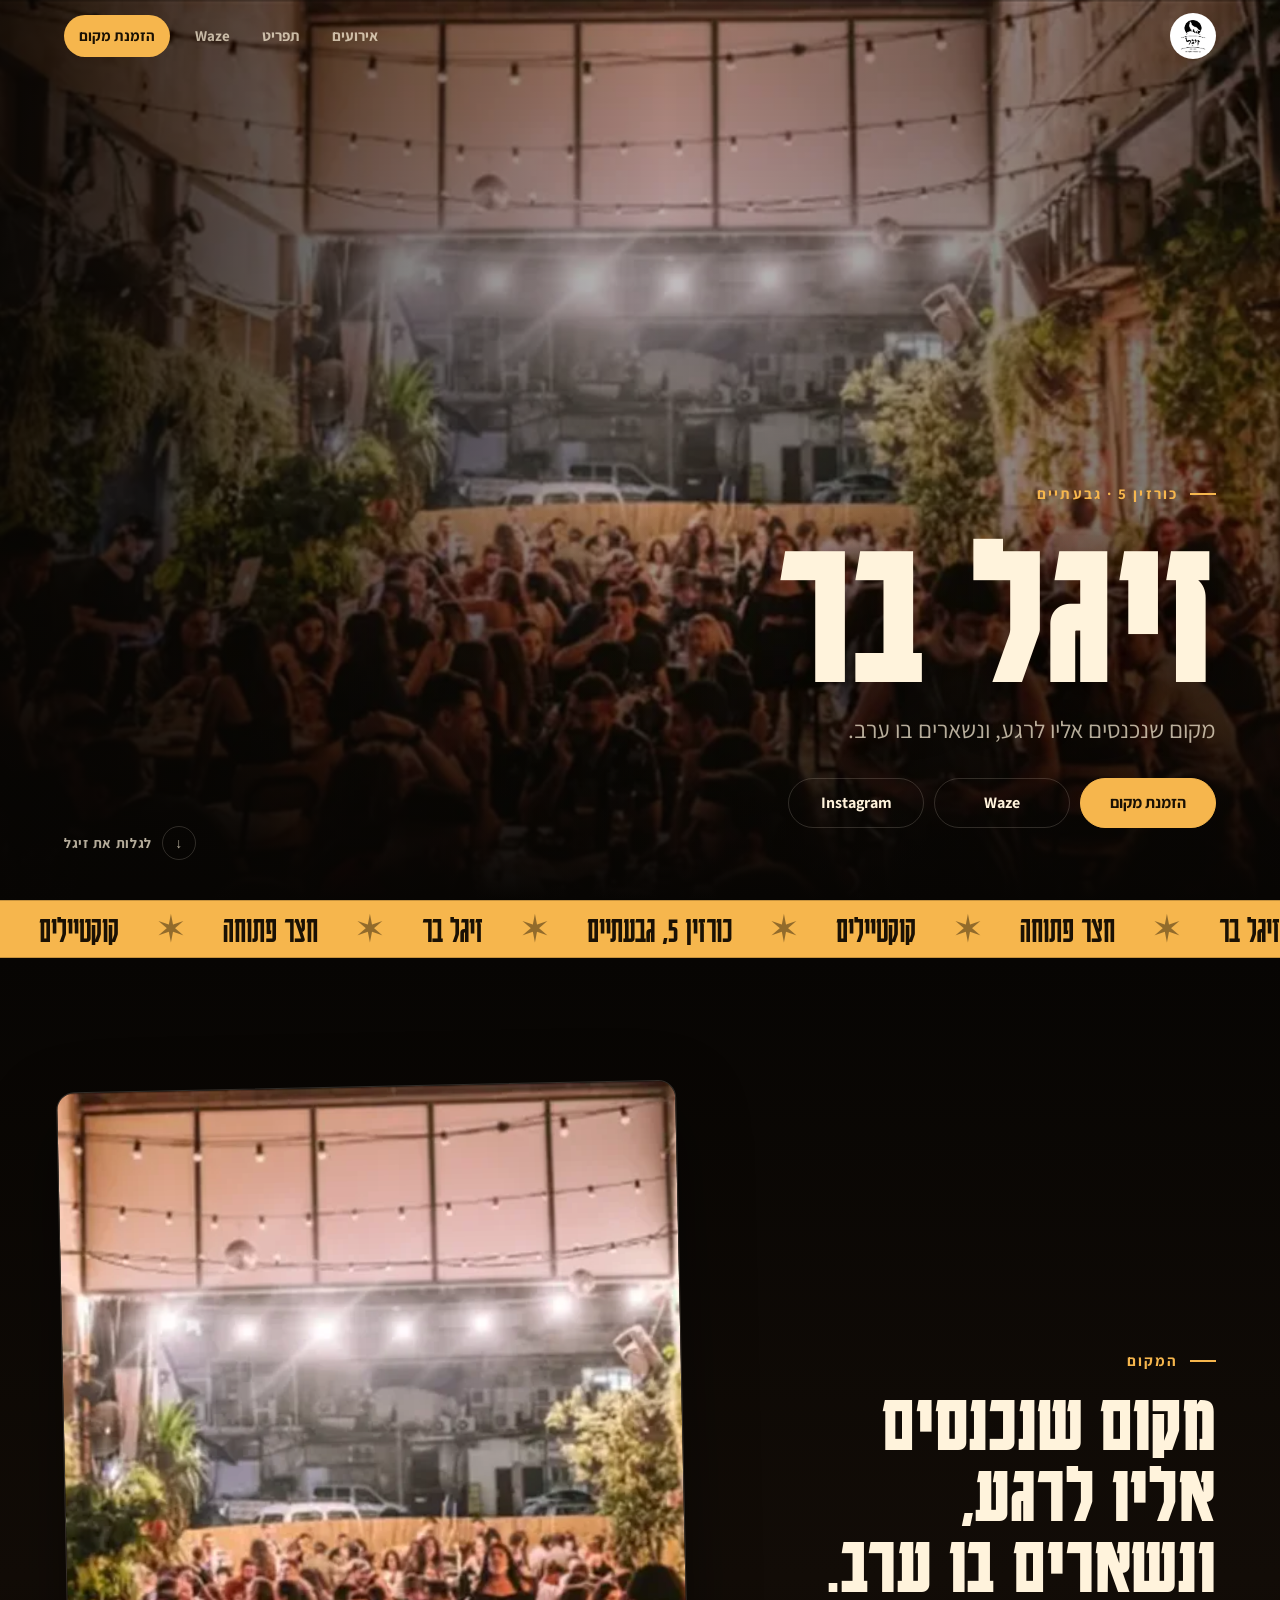
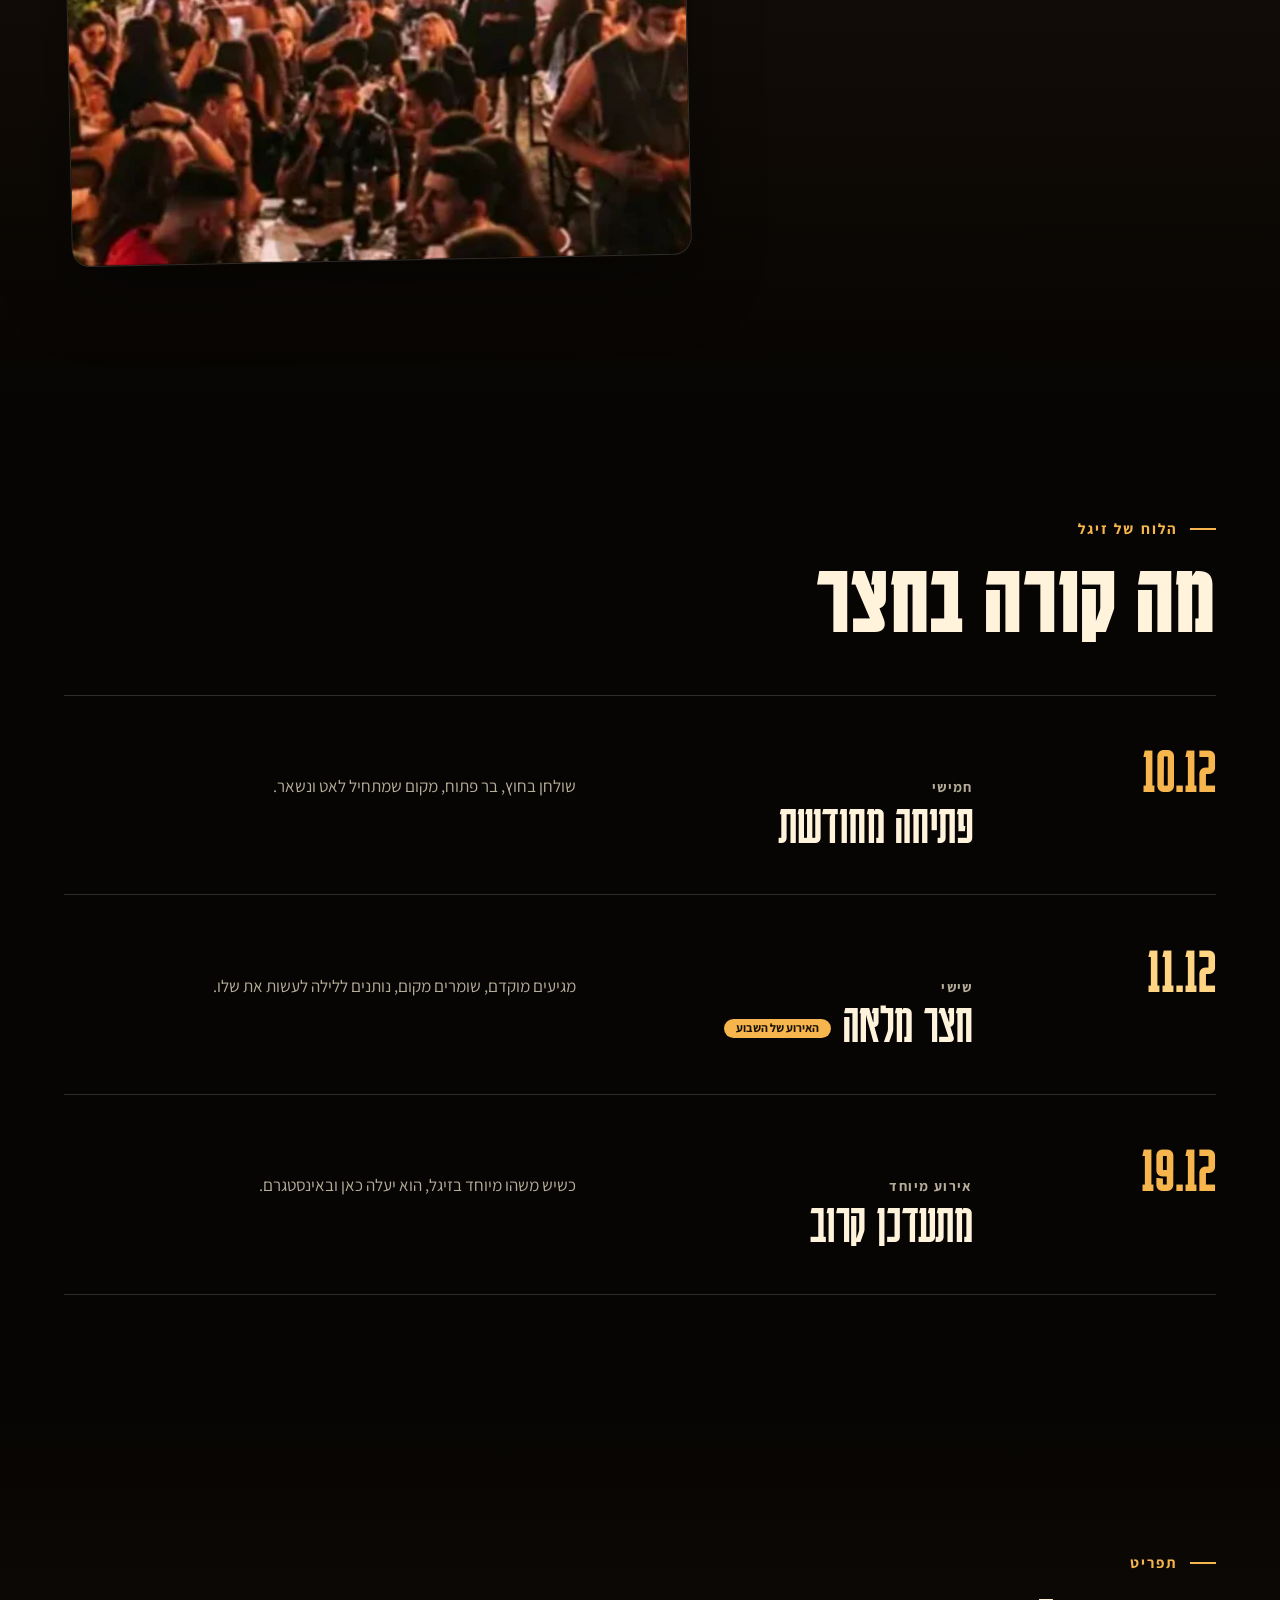
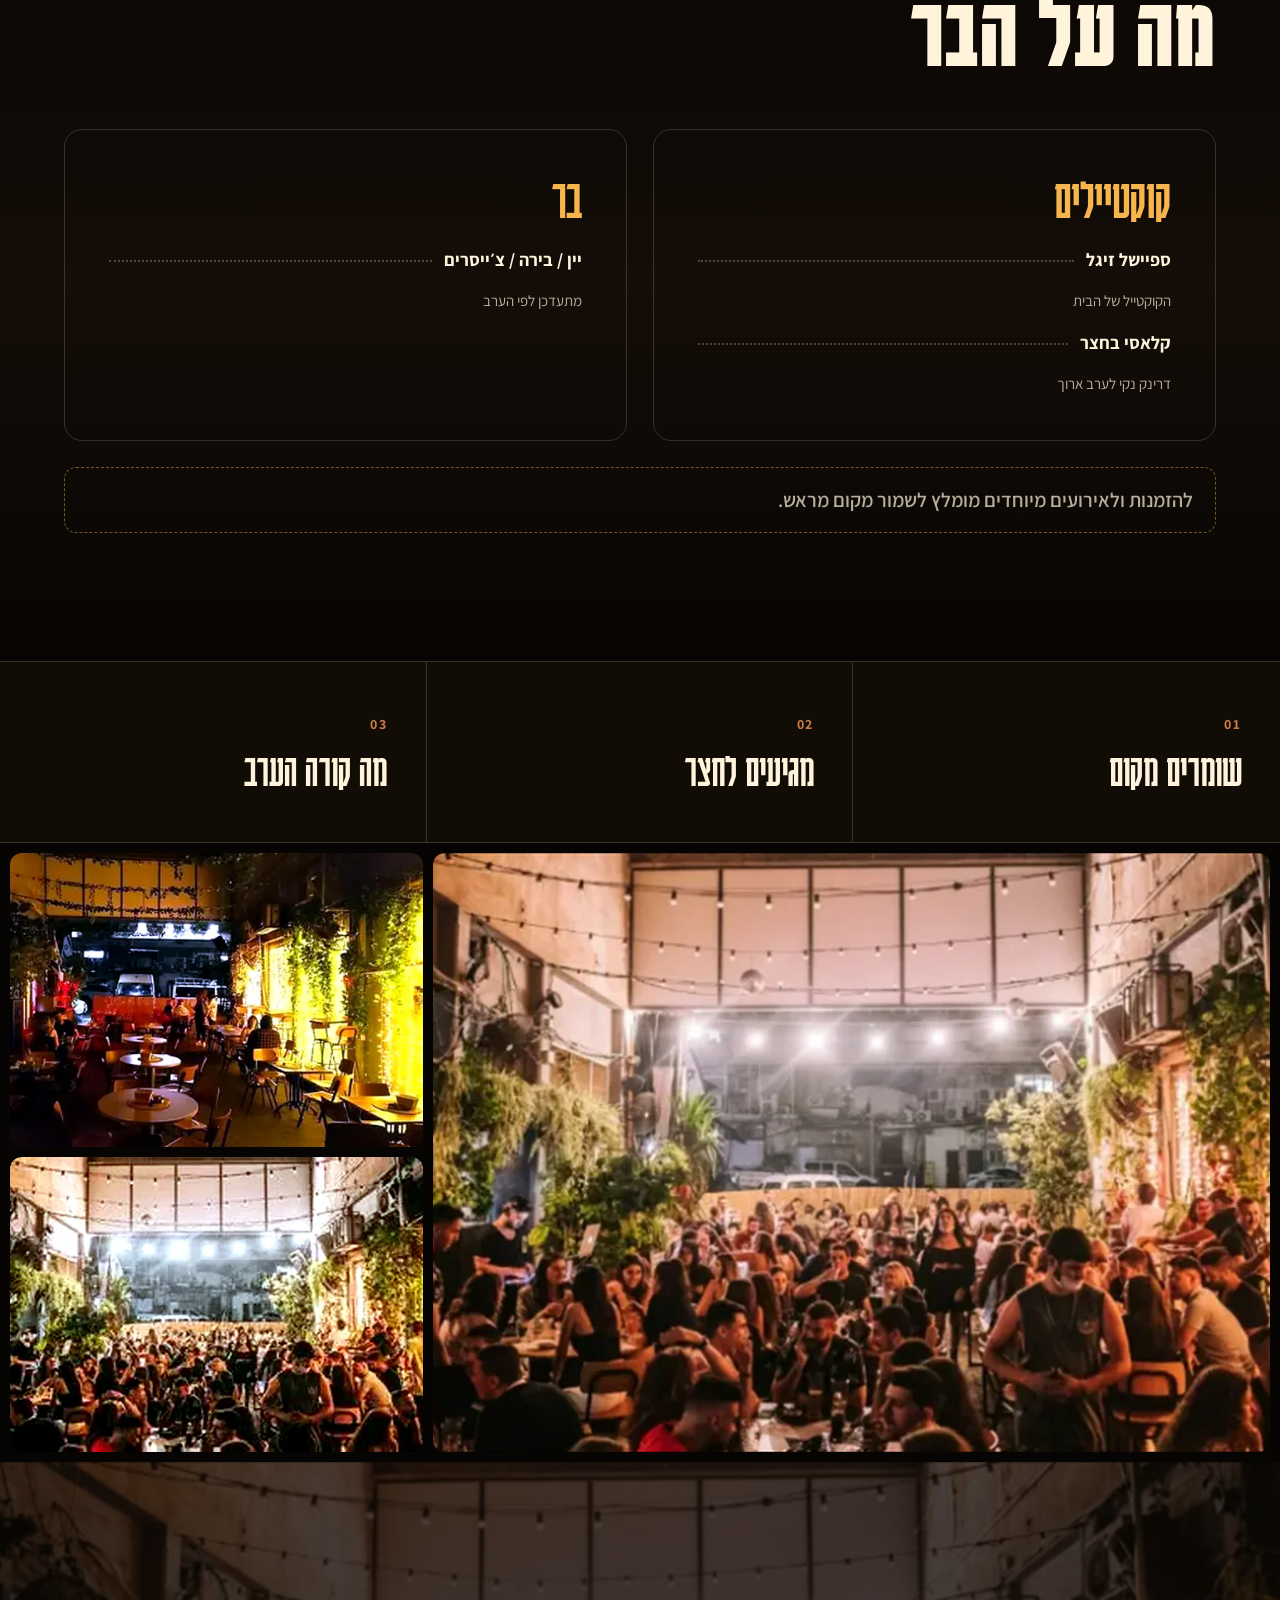
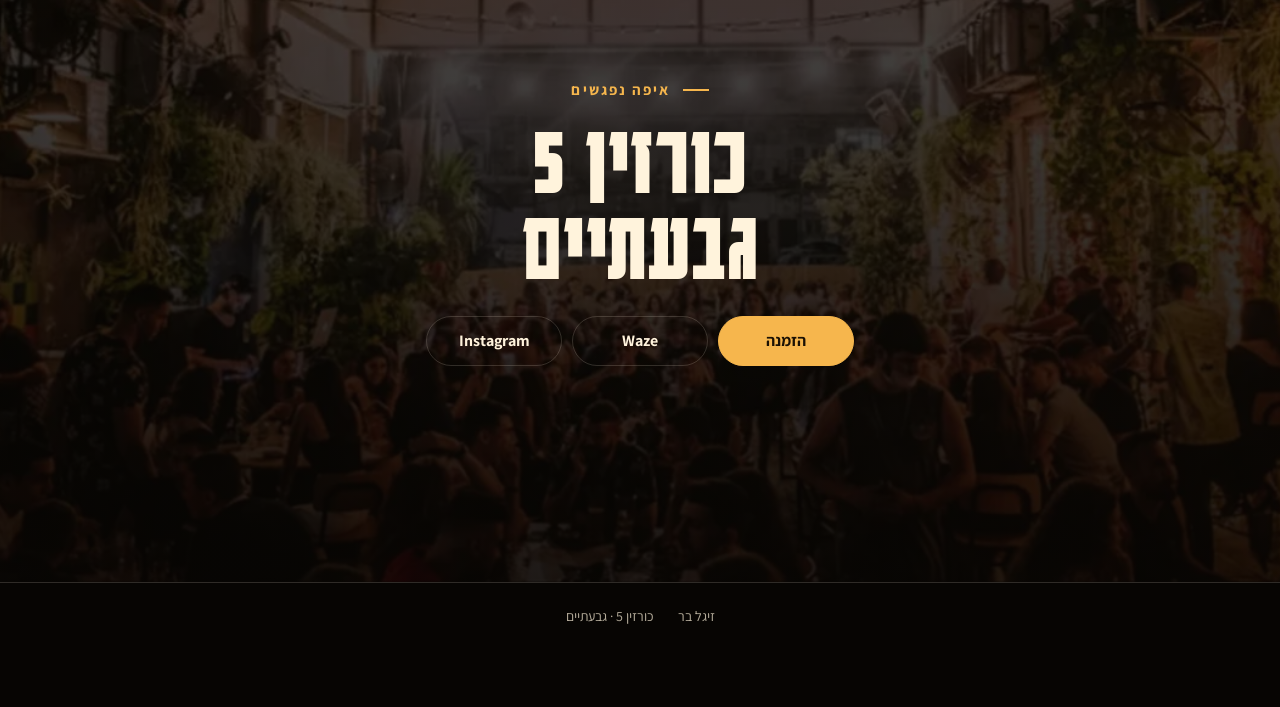
==== commit 42acc983: "Deploy source 2601007" ====
--- a/index.html
+++ b/index.html
@@ -1 +1 @@
-<!doctype html><html dir="rtl" lang="he"><head><meta charset="UTF-8"><meta content="width=device-width,initial-scale=1" name="viewport"><link href="assets/zigel-courtyard-hero.webp" rel="preload" as="image" fetchpriority="high" type="image/webp"><meta content="זיגל בר בכורזין 5, גבעתיים. חצר לילה, בר, הזמנות וניווט." name="description"><title>זיגל בר | כורזין 5, גבעתיים</title><link href="https://fonts.googleapis.com" rel="preconnect"><link href="https://fonts.gstatic.com" rel="preconnect" crossorigin><link href="https://fonts.googleapis.com/css2?family=Heebo:wght@500;700;800;900&family=Secular+One&family=Frank+Ruhl+Libre:wght@700;900&display=swap" rel="stylesheet"><link href="styles.css?v=bold-elegant-03" rel="stylesheet"><noscript><style>.hero-dock span,.hero-inner>*,.reveal,.split-word>span{clip-path:none!important;opacity:1!important;transform:none!important}</style></noscript></head><body><div class="scroll-progress" aria-hidden="true" data-scroll-progress></div><header class="topbar" data-header><a href="#top" class="brand" aria-label="זיגל בר"><img alt="זיגל בר" src="assets/zigel-logo.png"></a><nav aria-label="קישורים מהירים" class="quick-links"><a href="https://ontopo.com/he/il/page/19664385" class="nav-booking" data-link="booking" rel="noreferrer" target="_blank">הזמנה</a> <a href="#events">אירועים</a> <a href="#menu">תפריט</a> <a href="https://waze.com/ul/hsv8y2hrg1" data-link="waze" rel="noreferrer" target="_blank">Waze</a></nav></header><main id="top"><section class="hero" aria-labelledby="hero-title"><div class="hero-bg" aria-hidden="true" data-image-bg="images.hero"></div><div class="hero-shade" aria-hidden="true"></div><div class="hero-beam" aria-hidden="true"></div><div class="texture" aria-hidden="true"></div><img alt="" src="assets/zigel-logo.png" aria-hidden="true" class="ghost-logo ghost-logo-a"> <img alt="" src="assets/zigel-logo.png" aria-hidden="true" class="ghost-logo ghost-logo-b"><div class="reveal hero-inner"><p class="eyebrow" data-content="site.eyebrow">כורזין 5 · גבעתיים</p><h1 data-content="site.title" data-split id="hero-title">זיגל בר</h1><div class="hero-actions" aria-label="קישורי ערב"><a href="https://ontopo.com/he/il/page/19664385" class="button primary" data-link="booking" rel="noreferrer" target="_blank">הזמנת מקום</a> <a href="https://waze.com/ul/hsv8y2hrg1" class="button" data-link="waze" rel="noreferrer" target="_blank">Waze</a> <a href="https://www.instagram.com/zigel.bar?igsh=MTJldmk5dXB6ZG5tbA==" class="button" data-link="instagram" rel="noreferrer" target="_blank">Instagram</a></div></div><div class="reveal hero-dock" aria-label="הלילה בזיגל" data-hero-tags><span>לילה</span> <span>חצר</span> <span>בית</span></div><a href="#intro" class="hero-scroll"><span aria-hidden="true">↓</span> לגלות את זיגל</a></section><div class="marquee" aria-hidden="true"><div class="marquee-track" data-marquee><span>זיגל בר</span><span class="dot">•</span><span>לילה</span><span class="dot">•</span><span>חצר</span><span class="dot">•</span><span>בית</span><span class="dot">•</span> <span>זיגל בר</span><span class="dot">•</span><span>לילה</span><span class="dot">•</span><span>חצר</span><span class="dot">•</span><span>בית</span><span class="dot">•</span></div></div><section class="intro" aria-label="המקום" id="intro"><div class="reveal intro-copy"><p class="eyebrow" data-content="site.introLabel">המקום</p><h2 data-split data-content="site.introTitle">מקום שנכנסים אליו לרגע, ונשארים בו ערב.</h2></div><div class="reveal intro-photo"><img alt="ערב בזיגל בר" src="assets/zigel-courtyard-hero.webp" decoding="async" loading="lazy" data-image="images.intro"></div></section><section class="events" aria-label="מה קורה בזיגל" id="events"><div class="reveal events-heading"><p class="eyebrow">הלוח של זיגל</p><h2 data-split>מה קורה בחצר</h2></div><div class="event-board" data-events><article class="reveal event-card"><time>--</time> <span>חמישי</span> <strong>פותחים ערב</strong><p>שולחן בחוץ, בר פתוח, מקום שמתחיל לאט ונשאר.</p></article></div></section><section class="menu-section" aria-label="תפריט" id="menu"><div class="reveal menu-heading"><p class="eyebrow">תפריט</p><h2 data-split>מה על הבר</h2></div><div class="menu-grid" data-menu></div><p class="reveal notice" data-notice></p></section><section class="action-grid" aria-label="מה צריך לערב"><a href="https://ontopo.com/he/il/page/19664385" class="reveal action-card" data-link="booking" rel="noreferrer" target="_blank"><small>01</small> <strong>שומרים מקום</strong> </a><a href="https://waze.com/ul/hsv8y2hrg1" class="reveal action-card" data-link="waze" rel="noreferrer" target="_blank"><small>02</small> <strong>מגיעים לחצר</strong> </a><a href="https://www.instagram.com/zigel.bar?igsh=MTJldmk5dXB6ZG5tbA==" class="reveal action-card" data-link="instagram" rel="noreferrer" target="_blank"><small>03</small> <strong>מה קורה הערב</strong></a></section><section class="gallery" aria-label="רגעים מהחצר" data-gallery><figure class="reveal shot wide"><img alt="לילה מלא בזיגל בר" src="assets/zigel-courtyard-hero.webp" decoding="async" loading="lazy"></figure><figure class="reveal shot"><img alt="אור חם בחצר של זיגל" src="assets/courtyard-night-enhanced.webp" decoding="async" loading="lazy"></figure><figure class="reveal shot"><img alt="שולחנות בחצר של זיגל" src="assets/crowd-yard-enhanced.webp" decoding="async" loading="lazy"></figure></section><section class="location" aria-label="מיקום" data-image-bg="images.location"><div class="reveal location-panel"><p class="eyebrow" data-content="site.locationLabel">איפה נפגשים</p><h2 data-split data-content="site.locationTitle">כורזין 5<br>גבעתיים</h2><div class="hero-actions compact"><a href="https://ontopo.com/he/il/page/19664385" class="button primary" data-link="booking" rel="noreferrer" target="_blank">הזמנה</a> <a href="https://waze.com/ul/hsv8y2hrg1" class="button" data-link="waze" rel="noreferrer" target="_blank">Waze</a> <a href="https://www.instagram.com/zigel.bar?igsh=MTJldmk5dXB6ZG5tbA==" class="button" data-link="instagram" rel="noreferrer" target="_blank">Instagram</a></div></div></section></main><a href="https://ontopo.com/he/il/page/19664385" class="mobile-book" data-link="booking" rel="noreferrer" target="_blank">הזמנת מקום</a><script src="script.js?v=bold-elegant-03"></script></body></html>+<!doctype html><html dir="rtl" lang="he"><head><meta charset="UTF-8"><meta content="width=device-width,initial-scale=1" name="viewport"><link href="assets/zigel-courtyard-hero.webp" rel="preload" as="image" fetchpriority="high" type="image/webp"><meta content="זיגל בר בכורזין 5, גבעתיים. חצר לילה, בר, הזמנות וניווט." name="description"><title>זיגל בר | כורזין 5, גבעתיים</title><link href="https://fonts.googleapis.com" rel="preconnect"><link href="https://fonts.gstatic.com" rel="preconnect" crossorigin><link href="https://fonts.googleapis.com/css2?family=Karantina:wght@400;700&family=Assistant:wght@400;600;700&display=swap" rel="stylesheet"><link href="styles.css?v=light-01" rel="stylesheet"><noscript><style>.reveal{opacity:1!important;transform:none!important}</style></noscript></head><body><header class="topbar" data-header><a href="#top" class="brand" aria-label="זיגל בר"><img alt="זיגל בר" src="assets/zigel-logo.png"></a><nav aria-label="קישורים מהירים" class="quick-links"><a href="#events">אירועים</a> <a href="#menu">תפריט</a> <a href="https://waze.com/ul/hsv8y2hrg1" data-link="waze" rel="noreferrer" target="_blank">Waze</a> <a href="https://ontopo.com/he/il/page/19664385" class="nav-booking" data-link="booking" rel="noreferrer" target="_blank">הזמנת מקום</a></nav></header><main id="top"><section class="hero" aria-labelledby="hero-title"><div class="hero-bg" aria-hidden="true" data-image-bg="images.hero"></div><div class="hero-shade" aria-hidden="true"></div><div class="reveal hero-inner"><p class="eyebrow" data-content="site.eyebrow">כורזין 5 · גבעתיים</p><h1 data-content="site.title" id="hero-title">זיגל בר</h1><p class="lead" data-content="site.introTitle">מקום שנכנסים אליו לרגע, ונשארים בו ערב.</p><div class="hero-actions" aria-label="קישורי ערב"><a href="https://ontopo.com/he/il/page/19664385" class="button primary" data-link="booking" rel="noreferrer" target="_blank">הזמנת מקום</a> <a href="https://waze.com/ul/hsv8y2hrg1" class="button" data-link="waze" rel="noreferrer" target="_blank">Waze</a> <a href="https://www.instagram.com/zigel.bar?igsh=MTJldmk5dXB6ZG5tbA==" class="button" data-link="instagram" rel="noreferrer" target="_blank">Instagram</a></div></div><a href="#intro" class="hero-scroll"><span aria-hidden="true">↓</span> לגלות את זיגל</a></section><div class="marquee" aria-hidden="true"><div class="marquee-track" data-marquee><span>זיגל בר</span><span class="dot">✶</span><span>חצר פתוחה</span><span class="dot">✶</span><span>קוקטיילים</span><span class="dot">✶</span><span>כורזין 5, גבעתיים</span><span class="dot">✶</span> <span>זיגל בר</span><span class="dot">✶</span><span>חצר פתוחה</span><span class="dot">✶</span><span>קוקטיילים</span><span class="dot">✶</span><span>כורזין 5, גבעתיים</span><span class="dot">✶</span></div></div><section class="intro" aria-label="המקום" id="intro"><div class="reveal intro-copy"><p class="eyebrow" data-content="site.introLabel">המקום</p><h2 data-content="site.introTitle">מקום שנכנסים אליו לרגע, ונשארים בו ערב.</h2></div><div class="reveal intro-photo"><img alt="ערב בזיגל בר" src="assets/zigel-courtyard-hero.webp" decoding="async" loading="lazy" data-image="images.intro"></div></section><section class="events" aria-label="מה קורה בזיגל" id="events"><div class="reveal events-heading"><p class="eyebrow">הלוח של זיגל</p><h2>מה קורה בחצר</h2></div><div class="event-board" data-events><article class="reveal event-card"><time>--</time><div><span>חמישי</span><strong>פותחים ערב</strong></div><p>שולחן בחוץ, בר פתוח, מקום שמתחיל לאט ונשאר.</p></article></div></section><section class="menu-section" aria-label="תפריט" id="menu"><div class="reveal menu-heading"><p class="eyebrow">תפריט</p><h2>מה על הבר</h2></div><div class="menu-grid" data-menu></div><p class="reveal notice" data-notice></p></section><section class="action-grid" aria-label="מה צריך לערב"><a href="https://ontopo.com/he/il/page/19664385" class="reveal action-card" data-link="booking" rel="noreferrer" target="_blank"><small>01</small> <strong>שומרים מקום</strong> </a><a href="https://waze.com/ul/hsv8y2hrg1" class="reveal action-card" data-link="waze" rel="noreferrer" target="_blank"><small>02</small> <strong>מגיעים לחצר</strong> </a><a href="https://www.instagram.com/zigel.bar?igsh=MTJldmk5dXB6ZG5tbA==" class="reveal action-card" data-link="instagram" rel="noreferrer" target="_blank"><small>03</small> <strong>מה קורה הערב</strong></a></section><section class="gallery" aria-label="רגעים מהחצר" data-gallery><figure class="reveal shot wide"><img alt="לילה מלא בזיגל בר" src="assets/zigel-courtyard-hero.webp" decoding="async" loading="lazy"></figure><figure class="reveal shot"><img alt="אור חם בחצר של זיגל" src="assets/courtyard-night-enhanced.webp" decoding="async" loading="lazy"></figure><figure class="reveal shot"><img alt="שולחנות בחצר של זיגל" src="assets/crowd-yard-enhanced.webp" decoding="async" loading="lazy"></figure></section><section class="location" aria-label="מיקום" data-image-bg="images.location"><div class="reveal location-panel"><p class="eyebrow" data-content="site.locationLabel">איפה נפגשים</p><h2 data-content="site.locationTitle">כורזין 5<br>גבעתיים</h2><div class="hero-actions compact"><a href="https://ontopo.com/he/il/page/19664385" class="button primary" data-link="booking" rel="noreferrer" target="_blank">הזמנה</a> <a href="https://waze.com/ul/hsv8y2hrg1" class="button" data-link="waze" rel="noreferrer" target="_blank">Waze</a> <a href="https://www.instagram.com/zigel.bar?igsh=MTJldmk5dXB6ZG5tbA==" class="button" data-link="instagram" rel="noreferrer" target="_blank">Instagram</a></div></div></section></main><footer class="site-footer"><span data-content="site.title">זיגל בר</span> <span data-content="site.eyebrow">כורזין 5 · גבעתיים</span></footer><a href="https://ontopo.com/he/il/page/19664385" class="mobile-book" data-link="booking" rel="noreferrer" target="_blank">הזמנת מקום</a><script src="script.js?v=light-01"></script></body></html>
--- a/styles.css
+++ b/styles.css
@@ -1 +1 @@
-:root{--black:#050403;--deep:#100b07;--cream:#fff1d6;--muted:rgba(255, 241, 214, 0.72);--gold:#f6b64d;--gold-bright:#ffd483;--font-display:'Frank Ruhl Libre','Noto Serif Hebrew',serif;--copper:#b96334;--line:rgba(255, 241, 214, 0.2);--ease-out:cubic-bezier(.16, 1, .3, 1);--hero-parallax-y:0px;--content-max:1440px;--gutter:clamp(18px, 5vw, 76px);--radius:20px}*{box-sizing:border-box}html{scroll-behavior:smooth}body{margin:0;background:var(--black);color:var(--cream);font-family:Heebo,Arial,sans-serif;overflow-x:hidden}main{overflow:clip}section[id]{scroll-margin-top:100px}a{color:inherit;text-decoration:none}img{display:block;max-width:100%}::selection{background:var(--gold);color:var(--black)}:focus-visible{outline:3px solid var(--gold-bright);outline-offset:4px}.scroll-progress{background:linear-gradient(90deg,var(--copper),var(--gold));height:3px;inset:0 auto auto 0;position:fixed;transform-origin:right;transform:scaleX(0);transition:transform 120ms linear;width:100%;z-index:60}html[dir=rtl] .scroll-progress{transform-origin:right}.topbar{align-items:center;background:rgba(5,4,3,.3);border:1px solid rgba(255,241,214,.1);border-radius:999px;display:flex;inset:14px var(--gutter) auto;justify-content:space-between;margin-inline:auto;max-width:var(--content-max);min-height:68px;padding:9px 11px 9px 18px;position:fixed;transition:background 420ms ease,backdrop-filter 420ms ease,border-color 420ms ease,box-shadow 420ms ease,transform 420ms var(--ease-out);z-index:50}.topbar.is-scrolled{background:rgba(8,6,4,.84);backdrop-filter:blur(22px) saturate(1.25);border-color:rgba(255,241,214,.16);box-shadow:0 18px 50px rgba(0,0,0,.3);transform:translateY(-2px)}.brand img{background:#fff;border-radius:50%;height:48px;object-fit:contain;padding:5px;transition:transform .5s var(--ease-out),box-shadow .5s ease;width:48px}.brand:hover img{box-shadow:0 0 0 5px rgba(246,182,77,.12),0 12px 32px rgba(0,0,0,.3);transform:rotate(-6deg) scale(1.06)}.quick-links{align-items:center;display:flex;gap:4px}.button,.quick-links a{align-items:center;backdrop-filter:blur(16px);background:0 0;border:1px solid transparent;border-radius:999px;display:inline-flex;font-size:15px;font-weight:900;justify-content:center;min-height:44px;overflow:hidden;padding:10px 17px;position:relative;transition:transform 360ms var(--ease-out),background 280ms ease,color 280ms ease,border-color 280ms ease,box-shadow 360ms ease}.button::before,.quick-links a::before{background:linear-gradient(115deg,transparent 30%,rgba(255,255,255,.65) 48%,transparent 66%);content:"";inset:0;pointer-events:none;position:absolute;transform:translateX(-120%);transition:transform 620ms}.button:hover::before,.quick-links a:hover::before{transform:translateX(120%)}.button:hover,.quick-links a:hover{background:var(--cream);border-color:var(--cream);color:var(--black);transform:translateY(-2px)}.quick-links .nav-booking{background:var(--cream);border-color:var(--cream);color:var(--black);margin-inline-end:6px}.quick-links .nav-booking:hover{background:var(--gold-bright);border-color:var(--gold-bright);box-shadow:0 10px 28px rgba(246,182,77,.18)}.button.primary{background:linear-gradient(135deg,var(--gold-bright),var(--gold) 58%,#e09a3a);border-color:transparent;box-shadow:0 10px 34px rgba(246,182,77,.16);color:#120b04}.button.primary:hover{box-shadow:0 16px 42px rgba(246,182,77,.28)}.hero{display:grid;grid-template-rows:1fr auto;min-height:100svh;overflow:hidden;padding:118px max(var(--gutter),calc((100vw - var(--content-max))/ 2)) 34px;position:relative}.hero-beam,.hero-bg,.hero-shade,.texture{inset:0;position:absolute}.ghost-logo{animation:11s ease-in-out infinite floatStamp;filter:drop-shadow(0 18px 42px rgba(0,0,0,.38));opacity:.07;pointer-events:none;position:absolute;z-index:4}.ghost-logo-a{--stamp-rotation:-12deg;height:clamp(120px,17vw,240px);inset:18vh auto auto 8vw;transform:rotate(var(--stamp-rotation))}.ghost-logo-b{--stamp-rotation:10deg;animation-delay:-3s;height:clamp(90px,12vw,170px);inset:auto 10vw 22vh auto;transform:rotate(var(--stamp-rotation))}.hero-bg{background-image:url("assets/zigel-courtyard-hero.webp");background-position:center;background-size:cover;filter:saturate(1.08) contrast(1.06);transform:translate3d(0,var(--hero-parallax-y),0) scale(1.1);transform-origin:center top;transition:transform 80ms linear;will-change:transform}.hero-shade{background:radial-gradient(circle at 24% 18%,rgba(246,182,77,.25),transparent 27%),radial-gradient(circle at 86% 58%,rgba(37,54,26,.36),transparent 32%),linear-gradient(90deg,rgba(5,4,3,.94),rgba(5,4,3,.28) 48%,rgba(5,4,3,.82)),linear-gradient(0deg,#050403,transparent 48%)}.hero-beam{animation:13s ease-in-out infinite sweep;background:linear-gradient(105deg,transparent 14%,rgba(255,241,214,.18) 46%,transparent 62%);filter:blur(16px);opacity:.22;transform:translateX(-54vw) rotate(10deg);width:24vw;z-index:2}.texture{animation:none;background-image:linear-gradient(rgba(255,255,255,.028) 1px,transparent 1px),linear-gradient(90deg,rgba(255,255,255,.018) 1px,transparent 1px);background-size:3px 3px,5px 5px;opacity:.14;pointer-events:none;z-index:3}.hero-inner{align-self:center;margin-inline:auto;max-width:var(--content-max);position:relative;width:100%;z-index:5}.hero-inner::after{background:radial-gradient(circle,rgba(246,182,77,.18),transparent 68%);content:"";filter:blur(20px);height:70%;inset:12% 18% auto auto;opacity:.5;pointer-events:none;position:absolute;transform:translateZ(0);width:52%;z-index:-1}.eyebrow{align-items:center;color:var(--gold);display:flex;font-size:clamp(14px, 1.5vw, 18px);font-weight:900;gap:12px;letter-spacing:.1em;margin:0 0 14px}.eyebrow::before{background:linear-gradient(90deg,var(--gold),transparent);content:"";height:2px;width:30px}.location .eyebrow{justify-content:center}h1,h2{font-family:var(--font-display);font-weight:900;letter-spacing:0;margin:0}h1{color:var(--cream);font-size:clamp(88px, 14vw, 210px);line-height:.84;max-width:9ch;text-shadow:0 26px 60px rgba(0,0,0,.75),0 0 34px rgba(246,182,77,.18)}h2{font-size:clamp(46px, 7vw, 112px);line-height:.98}.hero-actions{display:flex;flex-wrap:wrap;gap:10px;margin-top:34px}.button{min-width:138px}.hero-dock{align-self:end;backdrop-filter:blur(18px);background:rgba(5,4,3,.48);border:1px solid var(--line);border-radius:999px;display:grid;gap:1px;grid-template-columns:repeat(3,1fr);justify-self:end;overflow:hidden;position:relative;transition:border-color 360ms ease,background 360ms ease,transform .5s var(--ease-out);width:min(560px,52vw);z-index:5}.hero-dock:hover{background:rgba(12,8,5,.68);border-color:rgba(246,182,77,.3);transform:translateY(-3px)}.hero-dock span{align-items:center;border-inline-start:1px solid rgba(255,241,214,.14);display:flex;font-size:clamp(18px, 2vw, 27px);font-weight:900;justify-content:center;min-height:68px;padding:14px 20px}.hero-dock span:last-child{border-inline-start:0}.hero-scroll{align-items:center;bottom:48px;color:rgba(255,241,214,.68);display:inline-flex;font-size:14px;font-weight:800;gap:10px;inset-inline-start:max(var(--gutter),calc((100vw - var(--content-max))/ 2));letter-spacing:.04em;position:absolute;transition:color .3s ease,transform .4s var(--ease-out);z-index:6}.hero-scroll span{align-items:center;border:1px solid var(--line);border-radius:50%;display:inline-flex;height:34px;justify-content:center;transition:background .3s,color .3s;width:34px}.hero-scroll:hover{color:var(--cream);transform:translateY(3px)}.hero-scroll:hover span{background:var(--gold);color:var(--black)}.marquee{background:linear-gradient(90deg,#0a0705,#17100a 50%,#0a0705);border-block:1px solid var(--line);overflow:hidden;padding:12px 0}.marquee-track{animation:58s linear infinite marqueeScroll;display:flex;gap:40px;width:max-content}.marquee:hover .marquee-track{animation-play-state:paused}.marquee-track span{color:var(--gold);font-family:"Secular One",Heebo,sans-serif;font-size:clamp(17px, 2.2vw, 27px);opacity:.82;white-space:nowrap}.marquee-track span.dot{color:var(--copper);opacity:.6}.intro{align-items:center;background:radial-gradient(circle at 14% 18%,rgba(185,99,52,.2),transparent 26%),linear-gradient(180deg,var(--black),#120c07 62%,var(--black));display:grid;gap:clamp(42px,7vw,110px);grid-template-columns:minmax(0,5fr) minmax(0,7fr);overflow:hidden;padding:clamp(100px,11vw,164px) max(var(--gutter),calc((100vw - var(--content-max))/ 2));position:relative}.intro::before{animation:18s ease-in-out infinite alternate auraDrift;background:radial-gradient(circle,rgba(185,99,52,.3),transparent 70%);border-radius:50%;content:"";filter:blur(46px);height:46vw;inset:-12% auto auto -10%;opacity:.8;position:absolute;width:46vw;z-index:0}.intro-copy,.intro-photo{position:relative;z-index:1}.intro-copy{max-width:760px}.intro-copy h2{font-size:clamp(48px, 6.4vw, 96px)}.intro-photo{aspect-ratio:4/5;border:1px solid var(--line);border-radius:var(--radius);box-shadow:0 28px 90px rgba(0,0,0,.42);overflow:hidden;transform:rotate(-1.2deg);transition:transform .9s var(--ease-out),box-shadow .9s ease}.intro-photo img{filter:saturate(1.08) contrast(1.06);height:100%;object-fit:cover;transform:scale(1.035);transition:transform 1.2s var(--ease-out),filter 1.2s ease;width:100%}.intro-photo:hover{box-shadow:0 38px 110px rgba(0,0,0,.55);transform:rotate(0) translateY(-6px)}.intro-photo:hover img{filter:saturate(1.16) contrast(1.08);transform:scale(1.08)}.events{background:radial-gradient(circle at 80% 18%,rgba(246,182,77,.18),transparent 28%),linear-gradient(180deg,#090604,#140d08 64%,#070504);overflow:hidden;padding:clamp(100px,11vw,164px) max(var(--gutter),calc((100vw - var(--content-max))/ 2));position:relative}.events::before{background:url("assets/zigel-logo.png") center/contain no-repeat;content:"";height:min(42vw,520px);inset:8% auto auto -7%;opacity:.045;position:absolute;transform:rotate(-14deg);width:min(42vw,520px)}.events::after{animation:16s ease-in-out infinite alternate-reverse auraDrift;background:radial-gradient(circle,rgba(246,182,77,.26),transparent 70%);border-radius:50%;content:"";filter:blur(52px);height:40vw;inset:auto -8% -14% auto;opacity:.22;position:absolute;width:40vw;z-index:0}.events-heading{align-items:end;display:grid;gap:22px;grid-template-columns:minmax(220px,.55fr) 1.45fr;margin-bottom:clamp(28px,5vw,64px);position:relative;z-index:1}.event-board{display:grid;align-items:stretch;gap:clamp(12px,1.5vw,22px);grid-template-columns:repeat(3,minmax(0,1fr));position:relative;z-index:1}.event-card{--pointer-x:50%;--pointer-y:50%;background:radial-gradient(420px circle at var(--pointer-x) var(--pointer-y),rgba(246,182,77,.13),transparent 42%),linear-gradient(145deg,rgba(255,255,255,.085),rgba(255,255,255,.02));border:1px solid rgba(255,241,214,.17);border-radius:var(--radius);display:grid;min-height:clamp(260px,29vw,410px);overflow:hidden;padding:clamp(22px,3.6vw,42px);position:relative;transition:transform .6s var(--ease-out),border-color 360ms ease,background 360ms ease,box-shadow .6s ease}.event-card::before{background:url("assets/zigel-logo.png") center/contain no-repeat;content:"";height:150px;inset:18px auto auto 18px;opacity:.055;position:absolute;transform:rotate(-10deg);width:150px}.event-card::after{animation:none;background:radial-gradient(circle,rgba(246,182,77,.2),transparent 56%);content:"";height:220px;inset:auto -80px -90px auto;opacity:.22;position:absolute;width:220px}.event-card:hover{border-color:rgba(246,182,77,.42);box-shadow:0 28px 70px rgba(0,0,0,.28);transform:translateY(-8px)}.event-card time{color:var(--gold);font-size:clamp(44px, 7vw, 92px);font-weight:900;letter-spacing:-.04em;line-height:.9}.event-card span{color:var(--muted);font-size:15px;font-weight:900;margin-top:8px}.event-card strong{align-self:end;font-family:"Secular One",Heebo,sans-serif;font-size:clamp(32px, 4.4vw, 66px);font-weight:400;line-height:.98;margin-top:42px}.event-card p{color:rgba(255,241,214,.7);font-size:17px;font-weight:700;line-height:1.55;margin:16px 0 0;max-width:320px}.event-card.featured{border-color:rgba(246,182,77,.34);box-shadow:0 24px 90px rgba(0,0,0,.32),inset 0 0 0 1px rgba(246,182,77,.08);transform:translateY(-16px)}.event-card.featured:hover{transform:translateY(-24px)}.menu-section{background:radial-gradient(circle at 18% 20%,rgba(246,182,77,.16),transparent 30%),linear-gradient(180deg,#070504,#150e09 62%,#050403);overflow:hidden;padding:clamp(100px,11vw,164px) max(var(--gutter),calc((100vw - var(--content-max))/ 2));position:relative}.menu-section::before{animation:20s ease-in-out infinite alternate auraDrift;background:radial-gradient(circle,rgba(246,182,77,.22),transparent 70%);border-radius:50%;content:"";filter:blur(50px);height:42vw;inset:10% -10% auto auto;opacity:.22;position:absolute;width:42vw;z-index:0}.menu-grid,.menu-heading,.notice{position:relative;z-index:1}.menu-heading{align-items:end;display:grid;gap:24px;grid-template-columns:minmax(220px,.55fr) 1.45fr;margin-bottom:clamp(28px,5vw,58px)}.menu-grid{display:grid;gap:clamp(12px,1.5vw,22px);grid-template-columns:repeat(2,minmax(0,1fr))}.menu-card{--pointer-x:50%;--pointer-y:50%;background:radial-gradient(440px circle at var(--pointer-x) var(--pointer-y),rgba(246,182,77,.12),transparent 44%),linear-gradient(145deg,rgba(255,255,255,.075),rgba(255,255,255,.022));border:1px solid rgba(255,241,214,.16);border-radius:var(--radius);min-height:250px;padding:clamp(28px,4vw,48px);position:relative;overflow:hidden;transition:border-color 360ms ease,transform .6s var(--ease-out),box-shadow .6s ease}.menu-card::before{background:radial-gradient(circle,rgba(246,182,77,.24),transparent 62%);content:"";height:260px;inset:auto -70px -80px auto;opacity:0;position:absolute;transition:opacity 320ms,transform 320ms;transform:scale(.8);width:260px}.menu-card:hover{border-color:rgba(246,182,77,.36);box-shadow:0 26px 70px rgba(0,0,0,.24);transform:translateY(-6px)}.menu-card:hover::before{opacity:1;transform:scale(1)}.menu-card::after{background:url("assets/zigel-logo.png") center/contain no-repeat;content:"";height:190px;inset:auto auto -52px -42px;opacity:.045;position:absolute;transform:rotate(-10deg);width:190px}.menu-card-image{border:1px solid rgba(255,241,214,.12);height:190px;margin-bottom:22px;overflow:hidden;position:relative;z-index:1}.menu-card-image img{height:100%;object-fit:cover;width:100%}.menu-card h3{color:var(--gold);font-family:"Secular One",Heebo,sans-serif;font-size:clamp(34px, 4vw, 58px);font-weight:400;line-height:1;margin:0 0 24px}.menu-card ul{display:grid;gap:18px;list-style:none;margin:0;padding:0;position:relative;z-index:1}.menu-card li{align-items:start;border-top:1px solid rgba(255,241,214,.12);display:flex;gap:18px;justify-content:space-between;padding-top:16px}.menu-card strong{display:block;font-size:20px;font-weight:900}.menu-card span{color:rgba(255,241,214,.66);display:block;font-size:15px;font-weight:700;margin-top:5px}.menu-card em{color:var(--gold);font-style:normal;font-weight:900;white-space:nowrap}.notice{align-items:center;background:rgba(246,182,77,.055);border:1px solid rgba(246,182,77,.28);border-radius:999px;color:rgba(255,241,214,.82);display:flex;font-size:clamp(18px, 2.2vw, 28px);font-weight:900;margin:20px 0 0;padding:18px clamp(20px,3vw,32px)}.action-grid{background:#090604;display:grid;gap:clamp(12px,1.5vw,22px);grid-template-columns:repeat(3,1fr);padding:clamp(70px,8vw,116px) max(var(--gutter),calc((100vw - var(--content-max))/ 2))}.action-card{--pointer-x:50%;--pointer-y:50%;background:radial-gradient(380px circle at var(--pointer-x) var(--pointer-y),rgba(246,182,77,.16),transparent 44%),linear-gradient(145deg,rgba(255,255,255,.075),rgba(255,255,255,.018));border:1px solid rgba(255,255,255,.1);border-radius:var(--radius);display:grid;min-height:clamp(176px,22vw,292px);overflow:hidden;padding:clamp(22px,4vw,42px);position:relative;transition:background 360ms ease,border-color 360ms ease,transform .6s var(--ease-out)}.action-card::before{background:radial-gradient(circle,rgba(246,182,77,.22),transparent 60%);content:"";height:220px;inset:auto auto -70px -60px;opacity:0;position:absolute;transform:scale(.8);transition:opacity 320ms,transform 320ms;width:220px}.action-card::after{background:linear-gradient(90deg,transparent,rgba(246,182,77,.2),transparent);content:"";inset:0;opacity:0;position:absolute;transform:translateX(-120%);transition:opacity .5s,transform 760ms}.action-card:hover{border-color:rgba(246,182,77,.32);transform:translateY(-6px)}.action-card:hover::before{opacity:1;transform:scale(1)}.action-card:hover::after{opacity:1;transform:translateX(120%)}.action-card small{color:var(--gold);font-weight:900;letter-spacing:.08em}.action-card strong{align-self:end;font-family:"Secular One",Heebo,sans-serif;font-size:clamp(34px, 4vw, 62px);font-weight:400;line-height:1}.gallery{background:#090604;display:grid;gap:12px;grid-auto-flow:dense;grid-auto-rows:minmax(210px,24vw);grid-template-columns:repeat(12,minmax(0,1fr));padding:12px}.shot{background:#0d0d0b;border:1px solid rgba(255,255,255,.08);border-radius:14px;grid-column:span 4;margin:0;min-height:0;overflow:hidden;position:relative}.shot::after{background:linear-gradient(180deg,transparent 55%,rgba(5,4,3,.32));content:"";inset:0;opacity:.7;pointer-events:none;position:absolute;transition:opacity .7s}.shot.wide{grid-column:span 8;grid-row:span 2;min-height:0}.shot img{filter:saturate(1.08) contrast(1.06);height:100%;object-fit:cover;transform:scale(1.02);transition:filter .7s,transform .9s;width:100%}.shot:hover img{filter:saturate(1.22) contrast(1.1);transform:scale(1.08)}.shot:hover::after{opacity:.2}.location{background:linear-gradient(rgba(5,4,3,.72),rgba(5,4,3,.88)),url("assets/zigel-courtyard-hero.webp") center/cover;display:grid;min-height:92svh;place-items:center;padding:clamp(100px,12vw,178px) max(var(--gutter),calc((100vw - var(--content-max))/ 2));position:relative;text-align:center}.location::before{background:radial-gradient(circle at 50% 50%,rgba(246,182,77,.16),transparent 44%);content:"";inset:0;pointer-events:none;position:absolute}.location-panel{backdrop-filter:blur(18px) saturate(1.18);background:rgba(5,4,3,.48);border:1px solid rgba(255,241,214,.2);border-radius:28px;box-shadow:0 30px 100px rgba(0,0,0,.4);max-width:920px;padding:clamp(38px,7vw,88px);position:relative;width:min(920px,100%);z-index:1}.location .hero-actions{justify-content:center}.mobile-book{background:linear-gradient(135deg,var(--gold-bright),var(--gold));border:1px solid rgba(255,255,255,.28);border-radius:999px;bottom:16px;box-shadow:0 18px 50px rgba(0,0,0,.42);color:#120b04;display:none;font-weight:900;inset-inline:16px;justify-content:center;min-height:54px;padding:15px;position:fixed;z-index:60}.reveal{opacity:0;transform:translateY(36px) scale(.985);transition:opacity 850ms ease var(--reveal-delay, 0ms),transform .9s var(--ease-out) var(--reveal-delay, 0ms)}.reveal.is-visible{opacity:1;transform:translateY(0) scale(1)}.events-heading.reveal,.menu-heading.reveal{transform:translateX(44px)}.events-heading.reveal.is-visible,.menu-heading.reveal.is-visible{transform:translateX(0)}.intro-photo.reveal{clip-path:inset(0 0 100% 0 round var(--radius));transform:translateY(28px) rotate(-1.2deg);transition:clip-path 1.1s var(--ease-out) var(--reveal-delay, 0ms),opacity .7s ease var(--reveal-delay, 0ms),transform 1.1s var(--ease-out) var(--reveal-delay, 0ms)}.intro-photo.reveal.is-visible{clip-path:inset(0 0 0 0 round var(--radius));transform:rotate(-1.2deg)}.intro-photo.reveal.is-visible:hover{transform:rotate(0) translateY(-6px)}.shot.reveal{clip-path:inset(0 0 100% 0 round 14px);transform:translateY(24px);transition:clip-path 1s var(--ease-out) var(--reveal-delay, 0ms),opacity .7s ease var(--reveal-delay, 0ms),transform 1s var(--ease-out) var(--reveal-delay, 0ms)}.shot.reveal.is-visible{clip-path:inset(0 0 0 0 round 14px);transform:translateY(0)}.location-panel.reveal{transform:translateY(34px) scale(.96)}.location-panel.reveal.is-visible{transform:translateY(0) scale(1)}.split-word{display:inline-block;overflow:hidden;padding-bottom:.08em;vertical-align:top}.split-word>span{display:inline-block;transition:transform 820ms var(--ease-out);transition-delay:calc(var(--i, 0) * 55ms);transform:translateY(115%)}.hero-inner.is-visible .split-word>span,.reveal.is-visible .split-word>span{transform:translateY(0)}.hero-inner>*{opacity:0;transform:translateY(22px);transition:opacity .7s,transform .7s}.hero-inner.is-visible>*{opacity:1;transform:translateY(0)}.hero-inner.is-visible>:first-child{transition-delay:60ms}.hero-inner.is-visible>:nth-child(2){transition-delay:160ms}.hero-inner.is-visible>:nth-child(3){transition-delay:280ms}.hero-dock span{opacity:0;transform:translateY(16px);transition:opacity .6s,transform .6s}.hero-dock.is-visible span{opacity:1;transform:translateY(0)}.hero-dock.is-visible span:first-child{transition-delay:320ms}.hero-dock.is-visible span:nth-child(2){transition-delay:0.4s}.hero-dock.is-visible span:nth-child(3){transition-delay:480ms}@keyframes sweep{0%,18%{transform:translateX(-54vw) rotate(10deg)}100%,54%{transform:translateX(120vw) rotate(10deg)}}@keyframes grain{to{transform:translate(3px,-2px)}}@keyframes floatStamp{0%,100%{opacity:.08;transform:translate3d(0,0,0) rotate(var(--stamp-rotation))}50%{opacity:.15;transform:translate3d(16px,-12px,0) rotate(calc(var(--stamp-rotation) + 4deg))}}@keyframes emberRise{0%{opacity:0;transform:translateY(0) scale(.8)}12%{opacity:.85}75%{opacity:.35}100%{opacity:0;transform:translateY(-64vh) scale(1.15)}}@keyframes cardGlow{0%,100%{transform:scale(.85);opacity:.34}50%{transform:scale(1.08);opacity:.78}}@keyframes marqueeScroll{from{transform:translateX(0)}to{transform:translateX(-50%)}}@keyframes auraDrift{0%{transform:translate3d(0,0,0) scale(1)}50%{transform:translate3d(5%,7%,0) scale(1.18)}100%{transform:translate3d(-4%,-5%,0) scale(.92)}}@media (max-width:900px){.quick-links a:not(:first-child){display:none}.action-grid,.event-board,.intro,.menu-grid{grid-template-columns:1fr}.events-heading,.menu-heading{align-items:start;grid-template-columns:1fr}.event-card.featured,.event-card.featured:hover{transform:none}.gallery{grid-auto-rows:minmax(260px,52vw);grid-template-columns:1fr 1fr}.shot{grid-column:auto;grid-row:auto;min-height:0}.shot.wide{grid-column:1/-1;grid-row:auto;min-height:0}}@media (max-width:560px){.topbar{inset:10px 12px auto;min-height:62px;padding:7px 8px 7px 12px}.brand img{height:46px;width:46px}.quick-links a:first-child{min-height:42px;padding:10px 14px}.hero{min-height:100svh;padding:100px 18px 24px}h1{font-size:clamp(78px, 25vw, 132px)}h2{font-size:clamp(42px, 14vw, 70px)}.hero-inner .hero-actions .button{flex:1 1 calc(50% - 5px);min-width:0;padding-inline:12px}.hero-inner .hero-actions .button.primary{flex-basis:100%}.hero-dock{justify-self:stretch;width:100%}.hero-dock span{font-size:17px;min-height:56px;padding:10px 8px}.hero-scroll{display:none}.intro{gap:54px;padding-block:92px}.intro-photo{aspect-ratio:4/4.7}.events,.menu-section{padding-block:92px}.event-card{min-height:310px}.notice{border-radius:18px}.action-grid{padding-block:68px}.gallery{grid-auto-rows:minmax(260px,82vw);grid-template-columns:1fr}.shot,.shot.wide{grid-column:auto}.location{min-height:86svh;padding-block:88px 118px}.location-panel{border-radius:20px;padding:36px 20px}.location .button{flex:1 1 100%;width:100%}.mobile-book{display:flex;opacity:0;transform:translateY(20px);transition:opacity 650ms ease .5s,transform .7s var(--ease-out) .5s}body.is-ready .mobile-book{opacity:1;transform:translateY(0)}.marquee-track span{font-size:18px}.events::after,.intro::before,.menu-section::before{filter:blur(30px)}}@media (prefers-reduced-motion:reduce){*,::after,::before{animation-duration:1ms!important;scroll-behavior:auto!important;transition-duration:1ms!important}.hero-dock span,.hero-inner>*,.reveal{opacity:1;transform:none}.event-card::after,.events::after,.ghost-logo,.intro::before,.marquee-track,.menu-section::before{animation:none}.split-word>span{transform:none;transition:none}.hero-bg{transform:scale(1.06);will-change:auto}}@media (hover:none){.action-card:hover,.event-card:hover,.hero-dock:hover,.intro-photo:hover,.menu-card:hover{transform:none}.intro-photo:hover img,.shot:hover img{transform:scale(1.035)}}+:root{--black:#070503;--deep:#120c07;--cream:#fff3dc;--muted:rgba(255, 243, 220, 0.7);--gold:#f6b64d;--gold-bright:#ffd483;--copper:#c97a45;--green:#93a267;--line:rgba(255, 243, 220, 0.16);--font-display:"Karantina","Heebo",sans-serif;--font-body:"Assistant","Heebo",Arial,sans-serif;--ease-out:cubic-bezier(.16, 1, .3, 1);--content-max:1360px;--gutter:clamp(18px, 5vw, 72px);--pad-x:max(var(--gutter), calc((100vw - var(--content-max)) / 2));--radius:18px}*{box-sizing:border-box}html{scroll-behavior:smooth}body{margin:0;background:var(--black);color:var(--cream);font-family:var(--font-body);font-size:17px;line-height:1.6;overflow-x:hidden}main{overflow:clip}section[id]{scroll-margin-top:96px}a{color:inherit;text-decoration:none}img{display:block;max-width:100%}::selection{background:var(--gold);color:var(--black)}:focus-visible{outline:3px solid var(--gold-bright);outline-offset:4px}h1,h2{font-family:var(--font-display);font-weight:700;letter-spacing:.01em;margin:0}h1{font-size:clamp(110px, 17vw, 260px);line-height:.8;color:var(--cream);text-shadow:0 20px 50px rgba(0,0,0,.6)}h2{font-size:clamp(60px, 8vw, 130px);line-height:.84}.eyebrow{align-items:center;color:var(--gold);display:flex;font-size:15px;font-weight:700;gap:12px;letter-spacing:.14em;margin:0 0 12px}.eyebrow::before{background:var(--gold);content:"";height:2px;width:26px}.location .eyebrow{justify-content:center}.topbar{align-items:center;background:0 0;display:flex;inset:0 0 auto;justify-content:space-between;min-height:72px;padding:12px var(--pad-x);position:fixed;transition:background .3s,box-shadow .3s;z-index:50}.topbar.is-scrolled{background:rgba(7,5,3,.9);box-shadow:0 1px 0 var(--line),0 14px 40px rgba(0,0,0,.35)}@supports (backdrop-filter:blur(12px)){.topbar.is-scrolled{backdrop-filter:blur(12px);background:rgba(7,5,3,.72)}}.brand img{background:#fff;border-radius:50%;height:46px;object-fit:contain;padding:4px;width:46px}.quick-links{align-items:center;display:flex;gap:2px}.quick-links a{border-radius:999px;display:inline-flex;font-size:15px;font-weight:700;min-height:42px;align-items:center;padding:8px 15px;transition:color .2s,background .2s}.quick-links a:not(.nav-booking){color:var(--muted)}.quick-links a:not(.nav-booking):hover{color:var(--cream)}.quick-links .nav-booking{background:var(--gold);color:#1a1104;margin-inline-start:8px}.quick-links .nav-booking:hover{background:var(--gold-bright)}.button{align-items:center;background:0 0;border:1px solid var(--line);border-radius:999px;display:inline-flex;font-size:16px;font-weight:700;justify-content:center;min-height:48px;min-width:136px;padding:11px 22px;transition:background .2s,color .2s,border-color .2s}.button:hover{background:var(--cream);border-color:var(--cream);color:var(--black)}.button.primary{background:var(--gold);border-color:var(--gold);color:#1a1104}.button.primary:hover{background:var(--gold-bright);border-color:var(--gold-bright)}.hero{display:grid;align-content:end;min-height:100svh;overflow:hidden;padding:130px var(--pad-x) clamp(48px,8vh,96px);position:relative}.hero-bg,.hero-shade{inset:0;position:absolute}.hero-bg{background:url("assets/zigel-courtyard-hero.webp") center/cover no-repeat}.hero-shade{background:linear-gradient(90deg,rgba(7,5,3,.9),rgba(7,5,3,.25) 52%,rgba(7,5,3,.6)),linear-gradient(0deg,var(--black),transparent 44%)}.hero-inner{position:relative;z-index:2;max-width:900px}.hero-inner p.lead{color:var(--muted);font-size:clamp(18px, 2.2vw, 24px);font-weight:400;margin:18px 0 0;max-width:520px}.hero-actions{display:flex;flex-wrap:wrap;gap:10px;margin-top:30px}.hero-scroll{align-items:center;bottom:40px;color:var(--muted);display:inline-flex;font-size:14px;font-weight:700;gap:10px;inset-inline-end:var(--pad-x);letter-spacing:.05em;position:absolute;transition:color .2s;z-index:2}.hero-scroll span{align-items:center;border:1px solid var(--line);border-radius:50%;display:inline-flex;height:34px;justify-content:center;width:34px}.hero-scroll:hover{color:var(--cream)}.marquee{background:var(--gold);border-block:1px solid rgba(0,0,0,.2);overflow:hidden;padding:9px 0}.marquee-track{animation:40s linear infinite marqueeScroll;display:flex;gap:36px;width:max-content}.marquee-track span{color:#1a1104;font-family:var(--font-display);font-size:clamp(24px, 3vw, 38px);line-height:1;white-space:nowrap}.marquee-track span.dot{opacity:.45}.intro{align-items:center;background:linear-gradient(180deg,var(--black),var(--deep) 60%,var(--black));display:grid;gap:clamp(42px,7vw,110px);grid-template-columns:minmax(0,5fr) minmax(0,7fr);padding:clamp(90px,10vw,150px) var(--pad-x)}.intro-copy h2{font-size:clamp(52px, 6.6vw, 104px)}.intro-photo{aspect-ratio:4/5;border:1px solid var(--line);border-radius:var(--radius);box-shadow:0 24px 70px rgba(0,0,0,.4);overflow:hidden;transform:rotate(-1.2deg)}.intro-photo img{height:100%;object-fit:cover;width:100%}.events{background:var(--black);padding:clamp(90px,10vw,150px) var(--pad-x)}.events-heading,.menu-heading{margin-bottom:clamp(28px,5vw,56px)}.event-board{border-top:1px solid var(--line);display:grid}.event-card{align-items:baseline;border-bottom:1px solid var(--line);display:grid;gap:6px clamp(18px,3vw,44px);grid-template-columns:minmax(110px,.8fr) 1.4fr 2fr;padding:clamp(24px,3.4vw,44px) 0;transition:background .2s}.event-card:hover{background:rgba(255,243,220,.03)}.event-card time{color:var(--gold);display:block;font-family:var(--font-display);font-size:clamp(44px, 5.4vw, 84px);line-height:.85}.event-card span{color:var(--muted);display:block;font-size:14px;font-weight:700;letter-spacing:.1em}.event-card strong{font-family:var(--font-display);font-size:clamp(38px, 4.4vw, 66px);font-weight:400;line-height:.9}.event-card p{color:var(--muted);font-size:17px;margin:0;max-width:420px}.event-card.featured time{color:var(--gold-bright)}.event-card.featured strong::after{background:var(--gold);border-radius:999px;color:#1a1104;content:"האירוע של השבוע";display:inline-block;font-family:var(--font-body);font-size:12px;font-weight:700;margin-inline-start:12px;padding:4px 12px;vertical-align:middle}.menu-section{background:linear-gradient(180deg,var(--black),#140d08 55%,var(--black));padding:clamp(90px,10vw,150px) var(--pad-x)}.menu-grid{display:grid;gap:clamp(14px,2vw,26px);grid-template-columns:repeat(2,minmax(0,1fr))}.menu-card{border:1px solid var(--line);border-radius:var(--radius);overflow:hidden;padding:clamp(26px,3.6vw,44px)}.menu-card-image{border-radius:10px;height:180px;margin-bottom:22px;overflow:hidden}.menu-card-image img{height:100%;object-fit:cover;width:100%}.menu-card h3{color:var(--gold);font-family:var(--font-display);font-size:clamp(40px, 4.4vw, 64px);font-weight:400;line-height:.9;margin:0 0 22px}.menu-card ul{display:grid;gap:16px;list-style:none;margin:0;padding:0}.menu-card li{align-items:baseline;display:flex;gap:12px}.menu-card li>div{display:contents}.menu-card strong{font-size:18px;font-weight:700;white-space:nowrap;order:1}.menu-card li::after{border-bottom:2px dotted rgba(255,243,220,.25);content:"";flex:1;order:2;transform:translateY(-4px)}.menu-card span{color:var(--muted);display:block;font-size:15px;margin-top:2px;order:4;flex-basis:100%}.menu-card em{color:var(--gold);font-style:normal;font-weight:700;order:3;white-space:nowrap}.menu-card li{flex-wrap:wrap}.notice{border:1px dashed rgba(246,182,77,.45);border-radius:12px;color:var(--muted);font-size:clamp(16px, 2vw, 20px);font-weight:600;margin:26px 0 0;padding:16px 22px}.action-grid{background:var(--deep);border-block:1px solid var(--line);display:grid;grid-template-columns:repeat(3,1fr)}.action-card{border-inline-start:1px solid var(--line);display:grid;gap:14px;padding:clamp(28px,4vw,56px) clamp(20px,3vw,44px);transition:background .2s}.action-card:first-child{border-inline-start:0}.action-card:hover{background:rgba(246,182,77,.07)}.action-card small{color:var(--copper);font-size:14px;font-weight:700;letter-spacing:.12em}.action-card strong{font-family:var(--font-display);font-size:clamp(34px, 3.6vw, 56px);font-weight:400;line-height:.9}.gallery{background:var(--black);display:grid;gap:10px;grid-auto-rows:minmax(200px,23vw);grid-template-columns:repeat(12,minmax(0,1fr));padding:10px}.shot{border-radius:12px;grid-column:span 4;margin:0;overflow:hidden}.shot.wide{grid-column:span 8;grid-row:span 2}.shot img{height:100%;object-fit:cover;transition:transform .6s var(--ease-out);width:100%}.shot:hover img{transform:scale(1.05)}.location{background:linear-gradient(rgba(7,5,3,.72),rgba(7,5,3,.9)),url("assets/zigel-courtyard-hero.webp") center/cover;display:grid;min-height:80svh;padding:clamp(90px,11vw,160px) var(--pad-x);place-items:center;text-align:center}.location-panel{max-width:860px}.location .hero-actions{justify-content:center}.site-footer{background:var(--black);border-top:1px solid var(--line);color:var(--muted);display:flex;flex-wrap:wrap;font-size:14px;gap:8px 24px;justify-content:center;padding:22px var(--pad-x) 80px}.mobile-book{background:var(--gold);border-radius:999px;bottom:14px;box-shadow:0 14px 40px rgba(0,0,0,.45);color:#1a1104;display:none;font-size:17px;font-weight:700;inset-inline:16px;justify-content:center;min-height:54px;padding:14px;position:fixed;z-index:60}.reveal{opacity:0;transform:translateY(26px);transition:opacity .7s ease var(--reveal-delay, 0ms),transform 750ms var(--ease-out) var(--reveal-delay, 0ms)}.reveal.is-visible{opacity:1;transform:translateY(0)}.intro-photo.reveal{transform:translateY(26px) rotate(-1.2deg)}.intro-photo.reveal.is-visible{transform:rotate(-1.2deg)}@keyframes marqueeScroll{from{transform:translateX(0)}to{transform:translateX(-50%)}}@media (max-width:900px){.quick-links a:not(.nav-booking){display:none}.intro,.menu-grid{grid-template-columns:1fr}.event-card{grid-template-columns:minmax(96px,auto) 1fr}.event-card p{grid-column:2}.action-grid{grid-template-columns:1fr}.action-card{border-inline-start:0;border-top:1px solid var(--line)}.action-card:first-child{border-top:0}.gallery{grid-auto-rows:minmax(240px,48vw);grid-template-columns:1fr 1fr}.shot{grid-column:auto;grid-row:auto}.shot.wide{grid-column:1/-1}}@media (max-width:560px){.topbar{min-height:64px;padding-block:8px}.brand img{height:42px;width:42px}.hero{padding:110px 18px 40px}h1{font-size:clamp(96px, 30vw, 150px)}h2{font-size:clamp(52px, 15vw, 84px)}.hero-actions .button{flex:1 1 calc(50% - 5px);min-width:0}.hero-actions .button.primary{flex-basis:100%}.hero-scroll{display:none}.intro{gap:48px}.event-card{grid-template-columns:1fr;padding-block:26px}.event-card p{grid-column:1}.gallery{grid-auto-rows:minmax(240px,74vw);grid-template-columns:1fr}.location .button{flex:1 1 100%}.mobile-book{display:flex}.site-footer{padding-bottom:92px}}@media (prefers-reduced-motion:reduce){html{scroll-behavior:auto}.marquee-track{animation:none}.reveal{opacity:1;transform:none;transition:none}.intro-photo.reveal{transform:rotate(-1.2deg)}.shot img,.shot:hover img{transform:none;transition:none}}
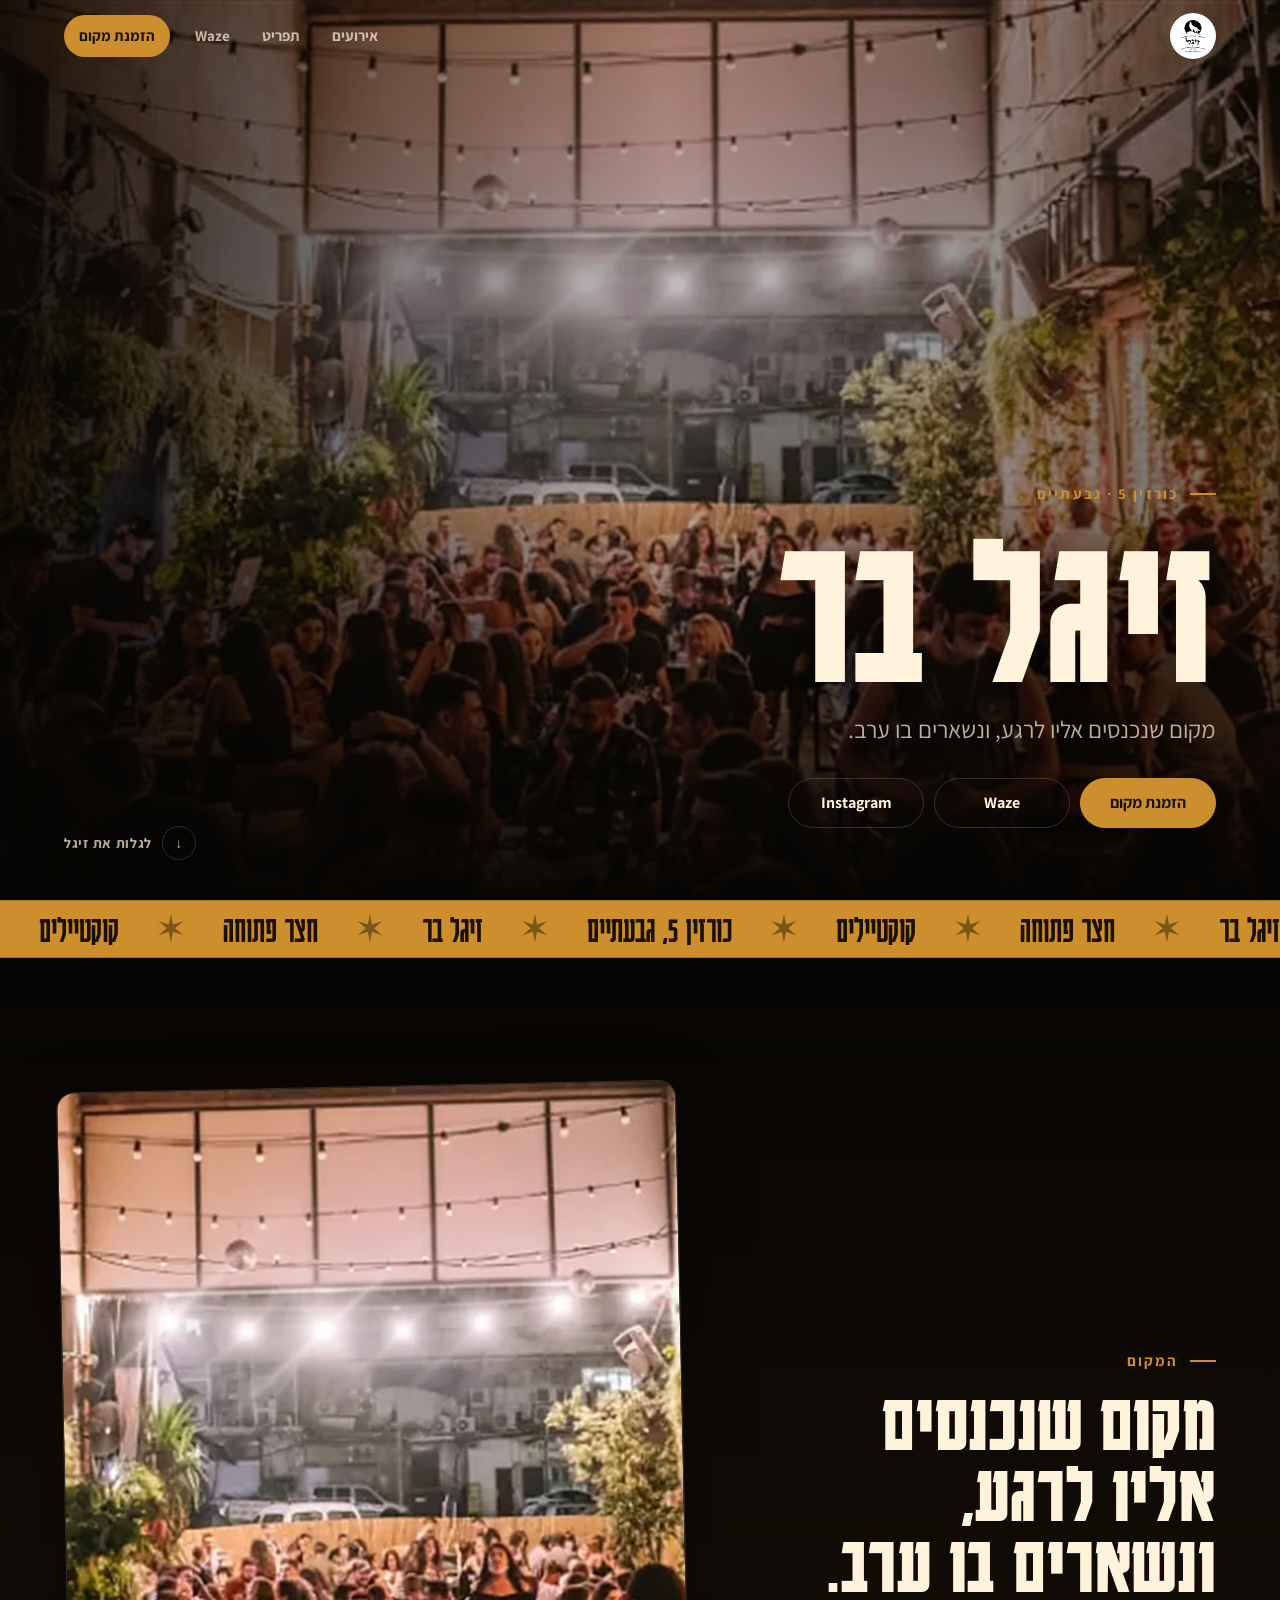
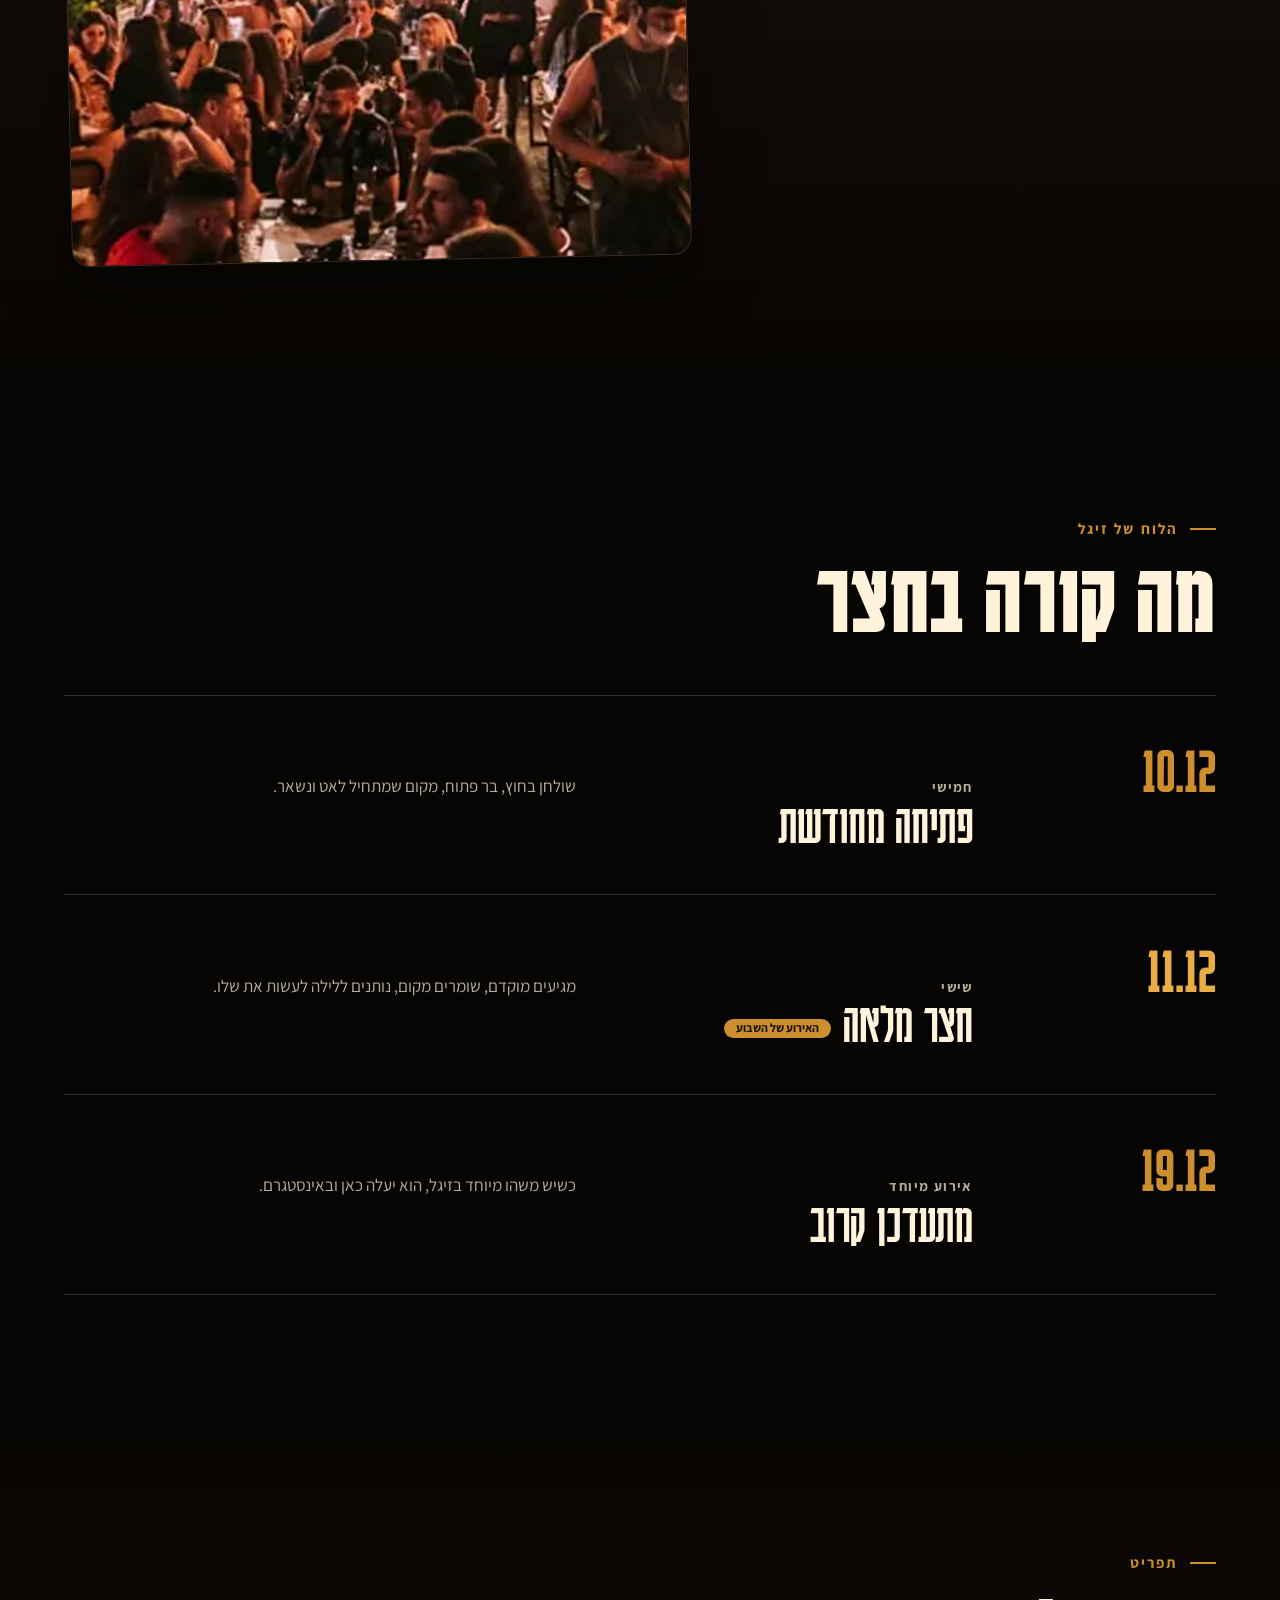
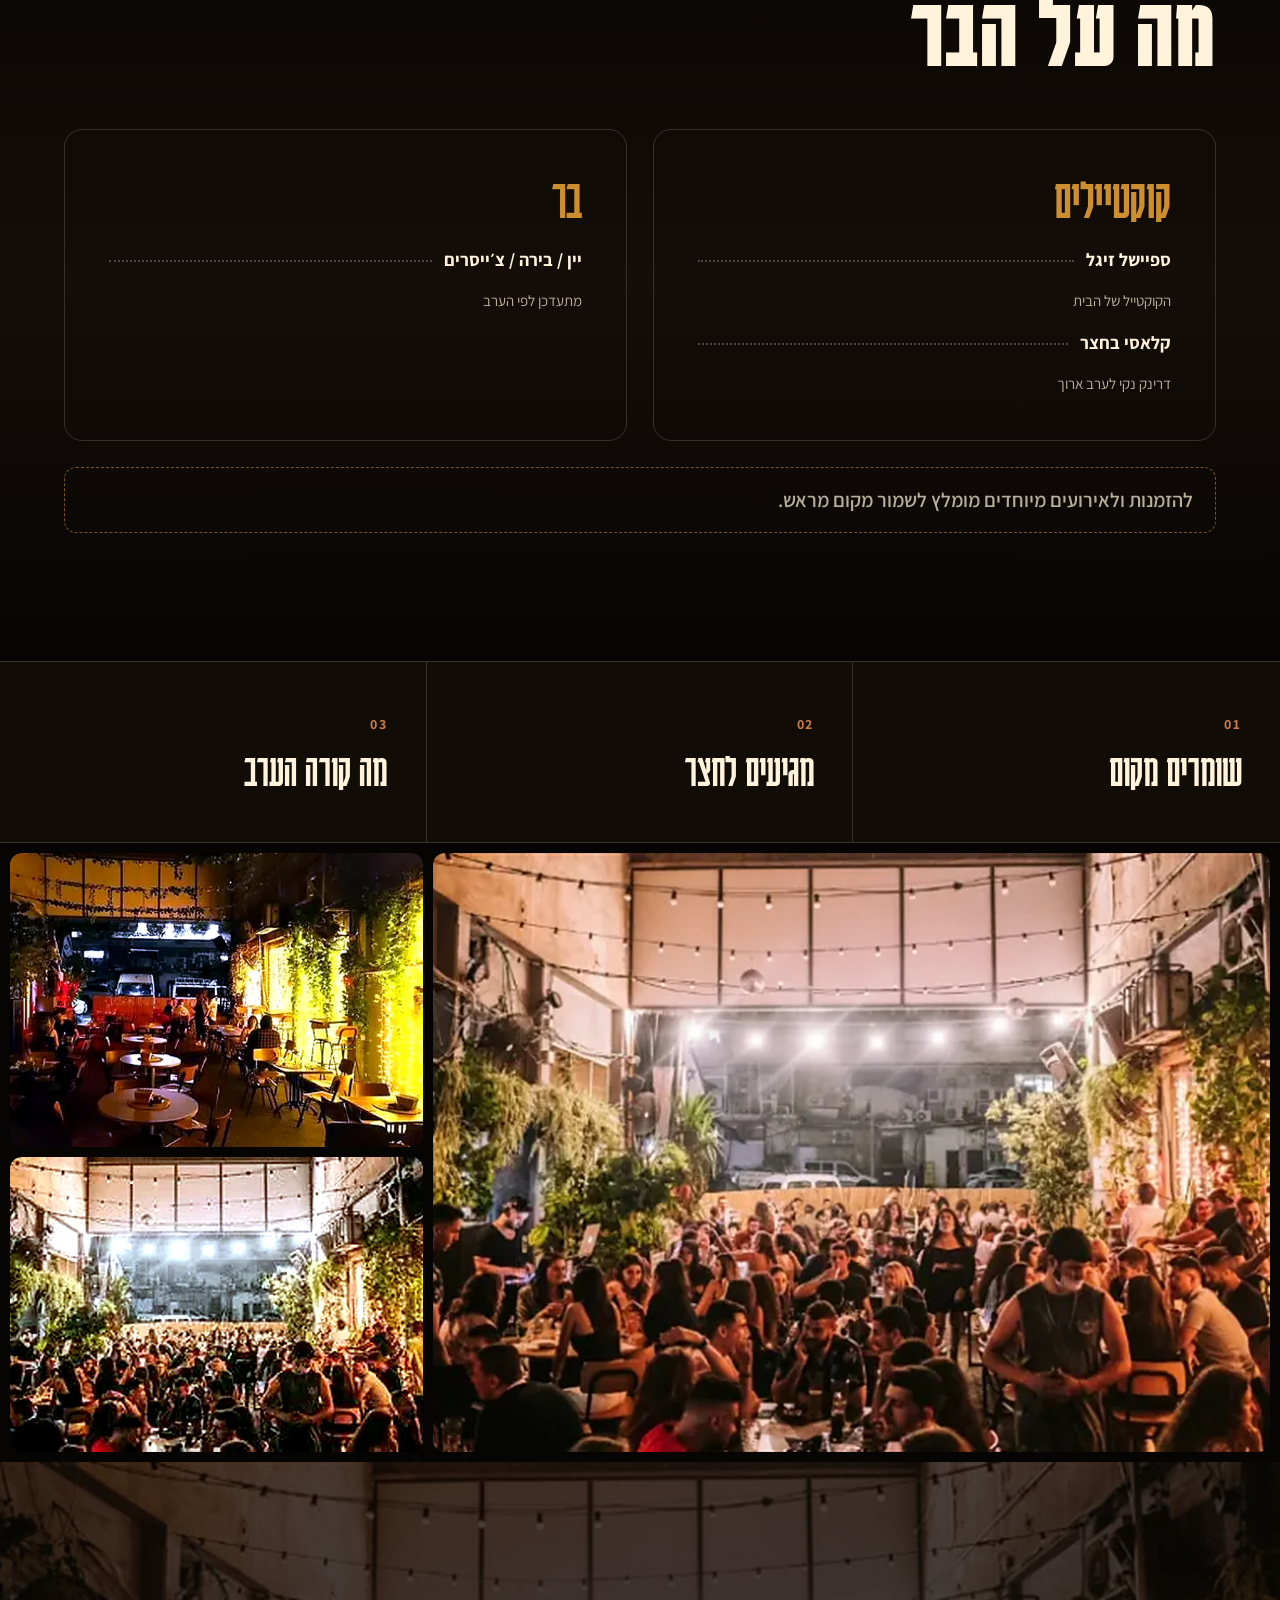
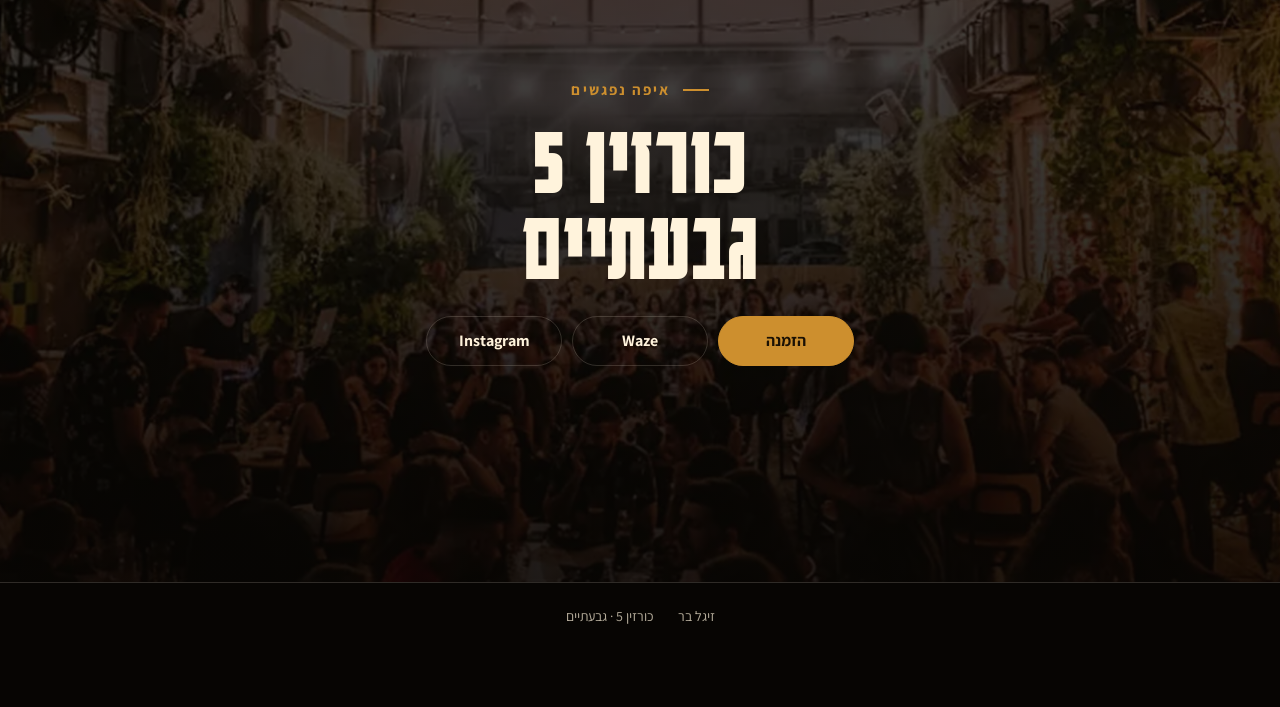
==== commit 56ff67a4: "Deploy source 2a20569" ====
--- a/index.html
+++ b/index.html
@@ -1 +1 @@
-<!doctype html><html dir="rtl" lang="he"><head><meta charset="UTF-8"><meta content="width=device-width,initial-scale=1" name="viewport"><link href="assets/zigel-courtyard-hero.webp" rel="preload" as="image" fetchpriority="high" type="image/webp"><meta content="זיגל בר בכורזין 5, גבעתיים. חצר לילה, בר, הזמנות וניווט." name="description"><title>זיגל בר | כורזין 5, גבעתיים</title><link href="https://fonts.googleapis.com" rel="preconnect"><link href="https://fonts.gstatic.com" rel="preconnect" crossorigin><link href="https://fonts.googleapis.com/css2?family=Karantina:wght@400;700&family=Assistant:wght@400;600;700&display=swap" rel="stylesheet"><link href="styles.css?v=light-01" rel="stylesheet"><noscript><style>.reveal{opacity:1!important;transform:none!important}</style></noscript></head><body><header class="topbar" data-header><a href="#top" class="brand" aria-label="זיגל בר"><img alt="זיגל בר" src="assets/zigel-logo.png"></a><nav aria-label="קישורים מהירים" class="quick-links"><a href="#events">אירועים</a> <a href="#menu">תפריט</a> <a href="https://waze.com/ul/hsv8y2hrg1" data-link="waze" rel="noreferrer" target="_blank">Waze</a> <a href="https://ontopo.com/he/il/page/19664385" class="nav-booking" data-link="booking" rel="noreferrer" target="_blank">הזמנת מקום</a></nav></header><main id="top"><section class="hero" aria-labelledby="hero-title"><div class="hero-bg" aria-hidden="true" data-image-bg="images.hero"></div><div class="hero-shade" aria-hidden="true"></div><div class="reveal hero-inner"><p class="eyebrow" data-content="site.eyebrow">כורזין 5 · גבעתיים</p><h1 data-content="site.title" id="hero-title">זיגל בר</h1><p class="lead" data-content="site.introTitle">מקום שנכנסים אליו לרגע, ונשארים בו ערב.</p><div class="hero-actions" aria-label="קישורי ערב"><a href="https://ontopo.com/he/il/page/19664385" class="button primary" data-link="booking" rel="noreferrer" target="_blank">הזמנת מקום</a> <a href="https://waze.com/ul/hsv8y2hrg1" class="button" data-link="waze" rel="noreferrer" target="_blank">Waze</a> <a href="https://www.instagram.com/zigel.bar?igsh=MTJldmk5dXB6ZG5tbA==" class="button" data-link="instagram" rel="noreferrer" target="_blank">Instagram</a></div></div><a href="#intro" class="hero-scroll"><span aria-hidden="true">↓</span> לגלות את זיגל</a></section><div class="marquee" aria-hidden="true"><div class="marquee-track" data-marquee><span>זיגל בר</span><span class="dot">✶</span><span>חצר פתוחה</span><span class="dot">✶</span><span>קוקטיילים</span><span class="dot">✶</span><span>כורזין 5, גבעתיים</span><span class="dot">✶</span> <span>זיגל בר</span><span class="dot">✶</span><span>חצר פתוחה</span><span class="dot">✶</span><span>קוקטיילים</span><span class="dot">✶</span><span>כורזין 5, גבעתיים</span><span class="dot">✶</span></div></div><section class="intro" aria-label="המקום" id="intro"><div class="reveal intro-copy"><p class="eyebrow" data-content="site.introLabel">המקום</p><h2 data-content="site.introTitle">מקום שנכנסים אליו לרגע, ונשארים בו ערב.</h2></div><div class="reveal intro-photo"><img alt="ערב בזיגל בר" src="assets/zigel-courtyard-hero.webp" decoding="async" loading="lazy" data-image="images.intro"></div></section><section class="events" aria-label="מה קורה בזיגל" id="events"><div class="reveal events-heading"><p class="eyebrow">הלוח של זיגל</p><h2>מה קורה בחצר</h2></div><div class="event-board" data-events><article class="reveal event-card"><time>--</time><div><span>חמישי</span><strong>פותחים ערב</strong></div><p>שולחן בחוץ, בר פתוח, מקום שמתחיל לאט ונשאר.</p></article></div></section><section class="menu-section" aria-label="תפריט" id="menu"><div class="reveal menu-heading"><p class="eyebrow">תפריט</p><h2>מה על הבר</h2></div><div class="menu-grid" data-menu></div><p class="reveal notice" data-notice></p></section><section class="action-grid" aria-label="מה צריך לערב"><a href="https://ontopo.com/he/il/page/19664385" class="reveal action-card" data-link="booking" rel="noreferrer" target="_blank"><small>01</small> <strong>שומרים מקום</strong> </a><a href="https://waze.com/ul/hsv8y2hrg1" class="reveal action-card" data-link="waze" rel="noreferrer" target="_blank"><small>02</small> <strong>מגיעים לחצר</strong> </a><a href="https://www.instagram.com/zigel.bar?igsh=MTJldmk5dXB6ZG5tbA==" class="reveal action-card" data-link="instagram" rel="noreferrer" target="_blank"><small>03</small> <strong>מה קורה הערב</strong></a></section><section class="gallery" aria-label="רגעים מהחצר" data-gallery><figure class="reveal shot wide"><img alt="לילה מלא בזיגל בר" src="assets/zigel-courtyard-hero.webp" decoding="async" loading="lazy"></figure><figure class="reveal shot"><img alt="אור חם בחצר של זיגל" src="assets/courtyard-night-enhanced.webp" decoding="async" loading="lazy"></figure><figure class="reveal shot"><img alt="שולחנות בחצר של זיגל" src="assets/crowd-yard-enhanced.webp" decoding="async" loading="lazy"></figure></section><section class="location" aria-label="מיקום" data-image-bg="images.location"><div class="reveal location-panel"><p class="eyebrow" data-content="site.locationLabel">איפה נפגשים</p><h2 data-content="site.locationTitle">כורזין 5<br>גבעתיים</h2><div class="hero-actions compact"><a href="https://ontopo.com/he/il/page/19664385" class="button primary" data-link="booking" rel="noreferrer" target="_blank">הזמנה</a> <a href="https://waze.com/ul/hsv8y2hrg1" class="button" data-link="waze" rel="noreferrer" target="_blank">Waze</a> <a href="https://www.instagram.com/zigel.bar?igsh=MTJldmk5dXB6ZG5tbA==" class="button" data-link="instagram" rel="noreferrer" target="_blank">Instagram</a></div></div></section></main><footer class="site-footer"><span data-content="site.title">זיגל בר</span> <span data-content="site.eyebrow">כורזין 5 · גבעתיים</span></footer><a href="https://ontopo.com/he/il/page/19664385" class="mobile-book" data-link="booking" rel="noreferrer" target="_blank">הזמנת מקום</a><script src="script.js?v=light-01"></script></body></html>+<!doctype html><html dir="rtl" lang="he"><head><meta charset="UTF-8"><meta content="width=device-width,initial-scale=1" name="viewport"><link href="assets/zigel-courtyard-hero.webp" rel="preload" as="image" fetchpriority="high" type="image/webp"><meta content="זיגל בר בכורזין 5, גבעתיים. חצר לילה, בר, הזמנות וניווט." name="description"><title>זיגל בר | כורזין 5, גבעתיים</title><link href="https://fonts.googleapis.com" rel="preconnect"><link href="https://fonts.gstatic.com" rel="preconnect" crossorigin><link href="https://fonts.googleapis.com/css2?family=Karantina:wght@400;700&family=Assistant:wght@400;600;700&display=swap" rel="stylesheet"><link href="styles.css?v=light-02" rel="stylesheet"><noscript><style>.reveal{opacity:1!important;transform:none!important}</style></noscript></head><body><header class="topbar" data-header><a href="#top" class="brand" aria-label="זיגל בר"><img alt="זיגל בר" src="assets/zigel-logo.png"></a><nav aria-label="קישורים מהירים" class="quick-links"><a href="#events">אירועים</a> <a href="#menu">תפריט</a> <a href="https://waze.com/ul/hsv8y2hrg1" data-link="waze" rel="noreferrer" target="_blank">Waze</a> <a href="https://ontopo.com/he/il/page/19664385" class="nav-booking" data-link="booking" rel="noreferrer" target="_blank">הזמנת מקום</a></nav></header><main id="top"><section class="hero" aria-labelledby="hero-title"><div class="hero-bg" aria-hidden="true" data-image-bg="images.hero"></div><div class="hero-shade" aria-hidden="true"></div><div class="reveal hero-inner"><p class="eyebrow" data-content="site.eyebrow">כורזין 5 · גבעתיים</p><h1 data-content="site.title" id="hero-title">זיגל בר</h1><p class="lead" data-content="site.introTitle">מקום שנכנסים אליו לרגע, ונשארים בו ערב.</p><div class="hero-actions" aria-label="קישורי ערב"><a href="https://ontopo.com/he/il/page/19664385" class="button primary" data-link="booking" rel="noreferrer" target="_blank">הזמנת מקום</a> <a href="https://waze.com/ul/hsv8y2hrg1" class="button" data-link="waze" rel="noreferrer" target="_blank">Waze</a> <a href="https://www.instagram.com/zigel.bar?igsh=MTJldmk5dXB6ZG5tbA==" class="button" data-link="instagram" rel="noreferrer" target="_blank">Instagram</a></div></div><a href="#intro" class="hero-scroll"><span aria-hidden="true">↓</span> לגלות את זיגל</a></section><div class="marquee" aria-hidden="true"><div class="marquee-track" data-marquee><span>זיגל בר</span><span class="dot">✶</span><span>חצר פתוחה</span><span class="dot">✶</span><span>קוקטיילים</span><span class="dot">✶</span><span>כורזין 5, גבעתיים</span><span class="dot">✶</span> <span>זיגל בר</span><span class="dot">✶</span><span>חצר פתוחה</span><span class="dot">✶</span><span>קוקטיילים</span><span class="dot">✶</span><span>כורזין 5, גבעתיים</span><span class="dot">✶</span></div></div><section class="intro" aria-label="המקום" id="intro"><div class="reveal intro-copy"><p class="eyebrow" data-content="site.introLabel">המקום</p><h2 data-content="site.introTitle">מקום שנכנסים אליו לרגע, ונשארים בו ערב.</h2></div><div class="reveal intro-photo"><img alt="ערב בזיגל בר" src="assets/zigel-courtyard-hero.webp" decoding="async" loading="lazy" data-image="images.intro"></div></section><section class="events" aria-label="מה קורה בזיגל" id="events"><div class="reveal events-heading"><p class="eyebrow">הלוח של זיגל</p><h2>מה קורה בחצר</h2></div><div class="event-board" data-events><article class="reveal event-card"><time>--</time><div><span>חמישי</span><strong>פותחים ערב</strong></div><p>שולחן בחוץ, בר פתוח, מקום שמתחיל לאט ונשאר.</p></article></div></section><section class="menu-section" aria-label="תפריט" id="menu"><div class="reveal menu-heading"><p class="eyebrow">תפריט</p><h2>מה על הבר</h2></div><div class="menu-grid" data-menu></div><p class="reveal notice" data-notice></p></section><section class="action-grid" aria-label="מה צריך לערב"><a href="https://ontopo.com/he/il/page/19664385" class="reveal action-card" data-link="booking" rel="noreferrer" target="_blank"><small>01</small> <strong>שומרים מקום</strong> </a><a href="https://waze.com/ul/hsv8y2hrg1" class="reveal action-card" data-link="waze" rel="noreferrer" target="_blank"><small>02</small> <strong>מגיעים לחצר</strong> </a><a href="https://www.instagram.com/zigel.bar?igsh=MTJldmk5dXB6ZG5tbA==" class="reveal action-card" data-link="instagram" rel="noreferrer" target="_blank"><small>03</small> <strong>מה קורה הערב</strong></a></section><section class="gallery" aria-label="רגעים מהחצר" data-gallery><figure class="reveal shot wide"><img alt="לילה מלא בזיגל בר" src="assets/zigel-courtyard-hero.webp" decoding="async" loading="lazy"></figure><figure class="reveal shot"><img alt="אור חם בחצר של זיגל" src="assets/courtyard-night-enhanced.webp" decoding="async" loading="lazy"></figure><figure class="reveal shot"><img alt="שולחנות בחצר של זיגל" src="assets/crowd-yard-enhanced.webp" decoding="async" loading="lazy"></figure></section><section class="location" aria-label="מיקום" data-image-bg="images.location"><div class="reveal location-panel"><p class="eyebrow" data-content="site.locationLabel">איפה נפגשים</p><h2 data-content="site.locationTitle">כורזין 5<br>גבעתיים</h2><div class="hero-actions compact"><a href="https://ontopo.com/he/il/page/19664385" class="button primary" data-link="booking" rel="noreferrer" target="_blank">הזמנה</a> <a href="https://waze.com/ul/hsv8y2hrg1" class="button" data-link="waze" rel="noreferrer" target="_blank">Waze</a> <a href="https://www.instagram.com/zigel.bar?igsh=MTJldmk5dXB6ZG5tbA==" class="button" data-link="instagram" rel="noreferrer" target="_blank">Instagram</a></div></div></section></main><footer class="site-footer"><span data-content="site.title">זיגל בר</span> <span data-content="site.eyebrow">כורזין 5 · גבעתיים</span></footer><a href="https://ontopo.com/he/il/page/19664385" class="mobile-book" data-link="booking" rel="noreferrer" target="_blank">הזמנת מקום</a><script src="script.js?v=light-02"></script></body></html>
--- a/styles.css
+++ b/styles.css
@@ -1 +1 @@
-:root{--black:#070503;--deep:#120c07;--cream:#fff3dc;--muted:rgba(255, 243, 220, 0.7);--gold:#f6b64d;--gold-bright:#ffd483;--copper:#c97a45;--green:#93a267;--line:rgba(255, 243, 220, 0.16);--font-display:"Karantina","Heebo",sans-serif;--font-body:"Assistant","Heebo",Arial,sans-serif;--ease-out:cubic-bezier(.16, 1, .3, 1);--content-max:1360px;--gutter:clamp(18px, 5vw, 72px);--pad-x:max(var(--gutter), calc((100vw - var(--content-max)) / 2));--radius:18px}*{box-sizing:border-box}html{scroll-behavior:smooth}body{margin:0;background:var(--black);color:var(--cream);font-family:var(--font-body);font-size:17px;line-height:1.6;overflow-x:hidden}main{overflow:clip}section[id]{scroll-margin-top:96px}a{color:inherit;text-decoration:none}img{display:block;max-width:100%}::selection{background:var(--gold);color:var(--black)}:focus-visible{outline:3px solid var(--gold-bright);outline-offset:4px}h1,h2{font-family:var(--font-display);font-weight:700;letter-spacing:.01em;margin:0}h1{font-size:clamp(110px, 17vw, 260px);line-height:.8;color:var(--cream);text-shadow:0 20px 50px rgba(0,0,0,.6)}h2{font-size:clamp(60px, 8vw, 130px);line-height:.84}.eyebrow{align-items:center;color:var(--gold);display:flex;font-size:15px;font-weight:700;gap:12px;letter-spacing:.14em;margin:0 0 12px}.eyebrow::before{background:var(--gold);content:"";height:2px;width:26px}.location .eyebrow{justify-content:center}.topbar{align-items:center;background:0 0;display:flex;inset:0 0 auto;justify-content:space-between;min-height:72px;padding:12px var(--pad-x);position:fixed;transition:background .3s,box-shadow .3s;z-index:50}.topbar.is-scrolled{background:rgba(7,5,3,.9);box-shadow:0 1px 0 var(--line),0 14px 40px rgba(0,0,0,.35)}@supports (backdrop-filter:blur(12px)){.topbar.is-scrolled{backdrop-filter:blur(12px);background:rgba(7,5,3,.72)}}.brand img{background:#fff;border-radius:50%;height:46px;object-fit:contain;padding:4px;width:46px}.quick-links{align-items:center;display:flex;gap:2px}.quick-links a{border-radius:999px;display:inline-flex;font-size:15px;font-weight:700;min-height:42px;align-items:center;padding:8px 15px;transition:color .2s,background .2s}.quick-links a:not(.nav-booking){color:var(--muted)}.quick-links a:not(.nav-booking):hover{color:var(--cream)}.quick-links .nav-booking{background:var(--gold);color:#1a1104;margin-inline-start:8px}.quick-links .nav-booking:hover{background:var(--gold-bright)}.button{align-items:center;background:0 0;border:1px solid var(--line);border-radius:999px;display:inline-flex;font-size:16px;font-weight:700;justify-content:center;min-height:48px;min-width:136px;padding:11px 22px;transition:background .2s,color .2s,border-color .2s}.button:hover{background:var(--cream);border-color:var(--cream);color:var(--black)}.button.primary{background:var(--gold);border-color:var(--gold);color:#1a1104}.button.primary:hover{background:var(--gold-bright);border-color:var(--gold-bright)}.hero{display:grid;align-content:end;min-height:100svh;overflow:hidden;padding:130px var(--pad-x) clamp(48px,8vh,96px);position:relative}.hero-bg,.hero-shade{inset:0;position:absolute}.hero-bg{background:url("assets/zigel-courtyard-hero.webp") center/cover no-repeat}.hero-shade{background:linear-gradient(90deg,rgba(7,5,3,.9),rgba(7,5,3,.25) 52%,rgba(7,5,3,.6)),linear-gradient(0deg,var(--black),transparent 44%)}.hero-inner{position:relative;z-index:2;max-width:900px}.hero-inner p.lead{color:var(--muted);font-size:clamp(18px, 2.2vw, 24px);font-weight:400;margin:18px 0 0;max-width:520px}.hero-actions{display:flex;flex-wrap:wrap;gap:10px;margin-top:30px}.hero-scroll{align-items:center;bottom:40px;color:var(--muted);display:inline-flex;font-size:14px;font-weight:700;gap:10px;inset-inline-end:var(--pad-x);letter-spacing:.05em;position:absolute;transition:color .2s;z-index:2}.hero-scroll span{align-items:center;border:1px solid var(--line);border-radius:50%;display:inline-flex;height:34px;justify-content:center;width:34px}.hero-scroll:hover{color:var(--cream)}.marquee{background:var(--gold);border-block:1px solid rgba(0,0,0,.2);overflow:hidden;padding:9px 0}.marquee-track{animation:40s linear infinite marqueeScroll;display:flex;gap:36px;width:max-content}.marquee-track span{color:#1a1104;font-family:var(--font-display);font-size:clamp(24px, 3vw, 38px);line-height:1;white-space:nowrap}.marquee-track span.dot{opacity:.45}.intro{align-items:center;background:linear-gradient(180deg,var(--black),var(--deep) 60%,var(--black));display:grid;gap:clamp(42px,7vw,110px);grid-template-columns:minmax(0,5fr) minmax(0,7fr);padding:clamp(90px,10vw,150px) var(--pad-x)}.intro-copy h2{font-size:clamp(52px, 6.6vw, 104px)}.intro-photo{aspect-ratio:4/5;border:1px solid var(--line);border-radius:var(--radius);box-shadow:0 24px 70px rgba(0,0,0,.4);overflow:hidden;transform:rotate(-1.2deg)}.intro-photo img{height:100%;object-fit:cover;width:100%}.events{background:var(--black);padding:clamp(90px,10vw,150px) var(--pad-x)}.events-heading,.menu-heading{margin-bottom:clamp(28px,5vw,56px)}.event-board{border-top:1px solid var(--line);display:grid}.event-card{align-items:baseline;border-bottom:1px solid var(--line);display:grid;gap:6px clamp(18px,3vw,44px);grid-template-columns:minmax(110px,.8fr) 1.4fr 2fr;padding:clamp(24px,3.4vw,44px) 0;transition:background .2s}.event-card:hover{background:rgba(255,243,220,.03)}.event-card time{color:var(--gold);display:block;font-family:var(--font-display);font-size:clamp(44px, 5.4vw, 84px);line-height:.85}.event-card span{color:var(--muted);display:block;font-size:14px;font-weight:700;letter-spacing:.1em}.event-card strong{font-family:var(--font-display);font-size:clamp(38px, 4.4vw, 66px);font-weight:400;line-height:.9}.event-card p{color:var(--muted);font-size:17px;margin:0;max-width:420px}.event-card.featured time{color:var(--gold-bright)}.event-card.featured strong::after{background:var(--gold);border-radius:999px;color:#1a1104;content:"האירוע של השבוע";display:inline-block;font-family:var(--font-body);font-size:12px;font-weight:700;margin-inline-start:12px;padding:4px 12px;vertical-align:middle}.menu-section{background:linear-gradient(180deg,var(--black),#140d08 55%,var(--black));padding:clamp(90px,10vw,150px) var(--pad-x)}.menu-grid{display:grid;gap:clamp(14px,2vw,26px);grid-template-columns:repeat(2,minmax(0,1fr))}.menu-card{border:1px solid var(--line);border-radius:var(--radius);overflow:hidden;padding:clamp(26px,3.6vw,44px)}.menu-card-image{border-radius:10px;height:180px;margin-bottom:22px;overflow:hidden}.menu-card-image img{height:100%;object-fit:cover;width:100%}.menu-card h3{color:var(--gold);font-family:var(--font-display);font-size:clamp(40px, 4.4vw, 64px);font-weight:400;line-height:.9;margin:0 0 22px}.menu-card ul{display:grid;gap:16px;list-style:none;margin:0;padding:0}.menu-card li{align-items:baseline;display:flex;gap:12px}.menu-card li>div{display:contents}.menu-card strong{font-size:18px;font-weight:700;white-space:nowrap;order:1}.menu-card li::after{border-bottom:2px dotted rgba(255,243,220,.25);content:"";flex:1;order:2;transform:translateY(-4px)}.menu-card span{color:var(--muted);display:block;font-size:15px;margin-top:2px;order:4;flex-basis:100%}.menu-card em{color:var(--gold);font-style:normal;font-weight:700;order:3;white-space:nowrap}.menu-card li{flex-wrap:wrap}.notice{border:1px dashed rgba(246,182,77,.45);border-radius:12px;color:var(--muted);font-size:clamp(16px, 2vw, 20px);font-weight:600;margin:26px 0 0;padding:16px 22px}.action-grid{background:var(--deep);border-block:1px solid var(--line);display:grid;grid-template-columns:repeat(3,1fr)}.action-card{border-inline-start:1px solid var(--line);display:grid;gap:14px;padding:clamp(28px,4vw,56px) clamp(20px,3vw,44px);transition:background .2s}.action-card:first-child{border-inline-start:0}.action-card:hover{background:rgba(246,182,77,.07)}.action-card small{color:var(--copper);font-size:14px;font-weight:700;letter-spacing:.12em}.action-card strong{font-family:var(--font-display);font-size:clamp(34px, 3.6vw, 56px);font-weight:400;line-height:.9}.gallery{background:var(--black);display:grid;gap:10px;grid-auto-rows:minmax(200px,23vw);grid-template-columns:repeat(12,minmax(0,1fr));padding:10px}.shot{border-radius:12px;grid-column:span 4;margin:0;overflow:hidden}.shot.wide{grid-column:span 8;grid-row:span 2}.shot img{height:100%;object-fit:cover;transition:transform .6s var(--ease-out);width:100%}.shot:hover img{transform:scale(1.05)}.location{background:linear-gradient(rgba(7,5,3,.72),rgba(7,5,3,.9)),url("assets/zigel-courtyard-hero.webp") center/cover;display:grid;min-height:80svh;padding:clamp(90px,11vw,160px) var(--pad-x);place-items:center;text-align:center}.location-panel{max-width:860px}.location .hero-actions{justify-content:center}.site-footer{background:var(--black);border-top:1px solid var(--line);color:var(--muted);display:flex;flex-wrap:wrap;font-size:14px;gap:8px 24px;justify-content:center;padding:22px var(--pad-x) 80px}.mobile-book{background:var(--gold);border-radius:999px;bottom:14px;box-shadow:0 14px 40px rgba(0,0,0,.45);color:#1a1104;display:none;font-size:17px;font-weight:700;inset-inline:16px;justify-content:center;min-height:54px;padding:14px;position:fixed;z-index:60}.reveal{opacity:0;transform:translateY(26px);transition:opacity .7s ease var(--reveal-delay, 0ms),transform 750ms var(--ease-out) var(--reveal-delay, 0ms)}.reveal.is-visible{opacity:1;transform:translateY(0)}.intro-photo.reveal{transform:translateY(26px) rotate(-1.2deg)}.intro-photo.reveal.is-visible{transform:rotate(-1.2deg)}@keyframes marqueeScroll{from{transform:translateX(0)}to{transform:translateX(-50%)}}@media (max-width:900px){.quick-links a:not(.nav-booking){display:none}.intro,.menu-grid{grid-template-columns:1fr}.event-card{grid-template-columns:minmax(96px,auto) 1fr}.event-card p{grid-column:2}.action-grid{grid-template-columns:1fr}.action-card{border-inline-start:0;border-top:1px solid var(--line)}.action-card:first-child{border-top:0}.gallery{grid-auto-rows:minmax(240px,48vw);grid-template-columns:1fr 1fr}.shot{grid-column:auto;grid-row:auto}.shot.wide{grid-column:1/-1}}@media (max-width:560px){.topbar{min-height:64px;padding-block:8px}.brand img{height:42px;width:42px}.hero{padding:110px 18px 40px}h1{font-size:clamp(96px, 30vw, 150px)}h2{font-size:clamp(52px, 15vw, 84px)}.hero-actions .button{flex:1 1 calc(50% - 5px);min-width:0}.hero-actions .button.primary{flex-basis:100%}.hero-scroll{display:none}.intro{gap:48px}.event-card{grid-template-columns:1fr;padding-block:26px}.event-card p{grid-column:1}.gallery{grid-auto-rows:minmax(240px,74vw);grid-template-columns:1fr}.location .button{flex:1 1 100%}.mobile-book{display:flex}.site-footer{padding-bottom:92px}}@media (prefers-reduced-motion:reduce){html{scroll-behavior:auto}.marquee-track{animation:none}.reveal{opacity:1;transform:none;transition:none}.intro-photo.reveal{transform:rotate(-1.2deg)}.shot img,.shot:hover img{transform:none;transition:none}}+:root{--black:#070503;--deep:#120c07;--cream:#fff3dc;--muted:rgba(255, 243, 220, 0.7);--gold:#cd8f2e;--gold-bright:#e8ae45;--copper:#c97a45;--green:#93a267;--line:rgba(255, 243, 220, 0.16);--font-display:"Karantina","Heebo",sans-serif;--font-body:"Assistant","Heebo",Arial,sans-serif;--ease-out:cubic-bezier(.16, 1, .3, 1);--content-max:1360px;--gutter:clamp(18px, 5vw, 72px);--pad-x:max(var(--gutter), calc((100vw - var(--content-max)) / 2));--radius:18px}*{box-sizing:border-box}html{scroll-behavior:smooth}body{margin:0;background:var(--black);color:var(--cream);font-family:var(--font-body);font-size:17px;line-height:1.6;overflow-x:hidden}main{overflow:clip}section[id]{scroll-margin-top:96px}a{color:inherit;text-decoration:none}img{display:block;max-width:100%}::selection{background:var(--gold);color:var(--black)}:focus-visible{outline:3px solid var(--gold-bright);outline-offset:4px}h1,h2{font-family:var(--font-display);font-weight:700;letter-spacing:.01em;margin:0}h1{font-size:clamp(110px, 17vw, 260px);line-height:.8;color:var(--cream);text-shadow:0 20px 50px rgba(0,0,0,.6)}h2{font-size:clamp(60px, 8vw, 130px);line-height:.84}.eyebrow{align-items:center;color:var(--gold);display:flex;font-size:15px;font-weight:700;gap:12px;letter-spacing:.14em;margin:0 0 12px}.eyebrow::before{background:var(--gold);content:"";height:2px;width:26px}.location .eyebrow{justify-content:center}.topbar{align-items:center;background:0 0;display:flex;inset:0 0 auto;justify-content:space-between;min-height:72px;padding:12px var(--pad-x);position:fixed;transition:background .3s,box-shadow .3s;z-index:50}.topbar.is-scrolled{background:rgba(7,5,3,.9);box-shadow:0 1px 0 var(--line),0 14px 40px rgba(0,0,0,.35)}@supports (backdrop-filter:blur(12px)){.topbar.is-scrolled{backdrop-filter:blur(12px);background:rgba(7,5,3,.72)}}.brand img{background:#fff;border-radius:50%;height:46px;object-fit:contain;padding:4px;width:46px}.quick-links{align-items:center;display:flex;gap:2px}.quick-links a{border-radius:999px;display:inline-flex;font-size:15px;font-weight:700;min-height:42px;align-items:center;padding:8px 15px;transition:color .2s,background .2s}.quick-links a:not(.nav-booking){color:var(--muted)}.quick-links a:not(.nav-booking):hover{color:var(--cream)}.quick-links .nav-booking{background:var(--gold);color:#1a1104;margin-inline-start:8px}.quick-links .nav-booking:hover{background:var(--gold-bright)}.button{align-items:center;background:0 0;border:1px solid var(--line);border-radius:999px;display:inline-flex;font-size:16px;font-weight:700;justify-content:center;min-height:48px;min-width:136px;padding:11px 22px;transition:background .2s,color .2s,border-color .2s}.button:hover{background:var(--cream);border-color:var(--cream);color:var(--black)}.button.primary{background:var(--gold);border-color:var(--gold);color:#1a1104}.button.primary:hover{background:var(--gold-bright);border-color:var(--gold-bright)}.hero{display:grid;align-content:end;min-height:100svh;overflow:hidden;padding:130px var(--pad-x) clamp(48px,8vh,96px);position:relative}.hero-bg,.hero-shade{inset:0;position:absolute}.hero-bg{background:url("assets/zigel-courtyard-hero.webp") center/cover no-repeat}.hero-shade{background:linear-gradient(90deg,rgba(7,5,3,.9),rgba(7,5,3,.25) 52%,rgba(7,5,3,.6)),linear-gradient(0deg,var(--black),transparent 44%)}.hero-inner{position:relative;z-index:2;max-width:900px}.hero-inner p.lead{color:var(--muted);font-size:clamp(18px, 2.2vw, 24px);font-weight:400;margin:18px 0 0;max-width:520px}.hero-actions{display:flex;flex-wrap:wrap;gap:10px;margin-top:30px}.hero-scroll{align-items:center;bottom:40px;color:var(--muted);display:inline-flex;font-size:14px;font-weight:700;gap:10px;inset-inline-end:var(--pad-x);letter-spacing:.05em;position:absolute;transition:color .2s;z-index:2}.hero-scroll span{align-items:center;border:1px solid var(--line);border-radius:50%;display:inline-flex;height:34px;justify-content:center;width:34px}.hero-scroll:hover{color:var(--cream)}.marquee{background:var(--gold);border-block:1px solid rgba(0,0,0,.2);overflow:hidden;padding:9px 0}.marquee-track{animation:40s linear infinite marqueeScroll;display:flex;gap:36px;width:max-content}.marquee-track span{color:#1a1104;font-family:var(--font-display);font-size:clamp(24px, 3vw, 38px);line-height:1;white-space:nowrap}.marquee-track span.dot{opacity:.45}.intro{align-items:center;background:linear-gradient(180deg,var(--black),var(--deep) 60%,var(--black));display:grid;gap:clamp(42px,7vw,110px);grid-template-columns:minmax(0,5fr) minmax(0,7fr);padding:clamp(90px,10vw,150px) var(--pad-x)}.intro-copy h2{font-size:clamp(52px, 6.6vw, 104px)}.intro-photo{aspect-ratio:4/5;border:1px solid var(--line);border-radius:var(--radius);box-shadow:0 24px 70px rgba(0,0,0,.4);overflow:hidden;transform:rotate(-1.2deg)}.intro-photo img{height:100%;object-fit:cover;width:100%}.events{background:var(--black);padding:clamp(90px,10vw,150px) var(--pad-x)}.events-heading,.menu-heading{margin-bottom:clamp(28px,5vw,56px)}.event-board{border-top:1px solid var(--line);display:grid}.event-card{align-items:baseline;border-bottom:1px solid var(--line);display:grid;gap:6px clamp(18px,3vw,44px);grid-template-columns:minmax(110px,.8fr) 1.4fr 2fr;padding:clamp(24px,3.4vw,44px) 0;transition:background .2s}.event-card:hover{background:rgba(255,243,220,.03)}.event-card time{color:var(--gold);display:block;font-family:var(--font-display);font-size:clamp(44px, 5.4vw, 84px);line-height:.85}.event-card span{color:var(--muted);display:block;font-size:14px;font-weight:700;letter-spacing:.1em}.event-card strong{font-family:var(--font-display);font-size:clamp(38px, 4.4vw, 66px);font-weight:400;line-height:.9}.event-card p{color:var(--muted);font-size:17px;margin:0;max-width:420px}.event-card.featured time{color:var(--gold-bright)}.event-card.featured strong::after{background:var(--gold);border-radius:999px;color:#1a1104;content:"האירוע של השבוע";display:inline-block;font-family:var(--font-body);font-size:12px;font-weight:700;margin-inline-start:12px;padding:4px 12px;vertical-align:middle}.menu-section{background:linear-gradient(180deg,var(--black),#140d08 55%,var(--black));padding:clamp(90px,10vw,150px) var(--pad-x)}.menu-grid{display:grid;gap:clamp(14px,2vw,26px);grid-template-columns:repeat(2,minmax(0,1fr))}.menu-card{border:1px solid var(--line);border-radius:var(--radius);overflow:hidden;padding:clamp(26px,3.6vw,44px)}.menu-card-image{border-radius:10px;height:180px;margin-bottom:22px;overflow:hidden}.menu-card-image img{height:100%;object-fit:cover;width:100%}.menu-card h3{color:var(--gold);font-family:var(--font-display);font-size:clamp(40px, 4.4vw, 64px);font-weight:400;line-height:.9;margin:0 0 22px}.menu-card ul{display:grid;gap:16px;list-style:none;margin:0;padding:0}.menu-card li{align-items:baseline;display:flex;gap:12px}.menu-card li>div{display:contents}.menu-card strong{font-size:18px;font-weight:700;white-space:nowrap;order:1}.menu-card li::after{border-bottom:2px dotted rgba(255,243,220,.25);content:"";flex:1;order:2;transform:translateY(-4px)}.menu-card span{color:var(--muted);display:block;font-size:15px;margin-top:2px;order:4;flex-basis:100%}.menu-card em{color:var(--gold);font-style:normal;font-weight:700;order:3;white-space:nowrap}.menu-card li{flex-wrap:wrap}.notice{border:1px dashed rgba(246,182,77,.45);border-radius:12px;color:var(--muted);font-size:clamp(16px, 2vw, 20px);font-weight:600;margin:26px 0 0;padding:16px 22px}.action-grid{background:var(--deep);border-block:1px solid var(--line);display:grid;grid-template-columns:repeat(3,1fr)}.action-card{border-inline-start:1px solid var(--line);display:grid;gap:14px;padding:clamp(28px,4vw,56px) clamp(20px,3vw,44px);transition:background .2s}.action-card:first-child{border-inline-start:0}.action-card:hover{background:rgba(246,182,77,.07)}.action-card small{color:var(--copper);font-size:14px;font-weight:700;letter-spacing:.12em}.action-card strong{font-family:var(--font-display);font-size:clamp(34px, 3.6vw, 56px);font-weight:400;line-height:.9}.gallery{background:var(--black);display:grid;gap:10px;grid-auto-rows:minmax(200px,23vw);grid-template-columns:repeat(12,minmax(0,1fr));padding:10px}.shot{border-radius:12px;grid-column:span 4;margin:0;overflow:hidden}.shot.wide{grid-column:span 8;grid-row:span 2}.shot img{height:100%;object-fit:cover;transition:transform .6s var(--ease-out);width:100%}.shot:hover img{transform:scale(1.05)}.location{background:linear-gradient(rgba(7,5,3,.72),rgba(7,5,3,.9)),url("assets/zigel-courtyard-hero.webp") center/cover;display:grid;min-height:80svh;padding:clamp(90px,11vw,160px) var(--pad-x);place-items:center;text-align:center}.location-panel{max-width:860px}.location .hero-actions{justify-content:center}.site-footer{background:var(--black);border-top:1px solid var(--line);color:var(--muted);display:flex;flex-wrap:wrap;font-size:14px;gap:8px 24px;justify-content:center;padding:22px var(--pad-x) 80px}.mobile-book{background:var(--gold);border-radius:999px;bottom:14px;box-shadow:0 14px 40px rgba(0,0,0,.45);color:#1a1104;display:none;font-size:17px;font-weight:700;inset-inline:16px;justify-content:center;min-height:54px;padding:14px;position:fixed;z-index:60}.reveal{opacity:0;transform:translateY(26px);transition:opacity .7s ease var(--reveal-delay, 0ms),transform 750ms var(--ease-out) var(--reveal-delay, 0ms)}.reveal.is-visible{opacity:1;transform:translateY(0)}.intro-photo.reveal{transform:translateY(26px) rotate(-1.2deg)}.intro-photo.reveal.is-visible{transform:rotate(-1.2deg)}@keyframes marqueeScroll{from{transform:translateX(0)}to{transform:translateX(-50%)}}@media (max-width:900px){.quick-links a:not(.nav-booking){display:none}.intro,.menu-grid{grid-template-columns:1fr}.event-card{grid-template-columns:minmax(96px,auto) 1fr}.event-card p{grid-column:2}.action-grid{grid-template-columns:1fr}.action-card{border-inline-start:0;border-top:1px solid var(--line)}.action-card:first-child{border-top:0}.gallery{grid-auto-rows:minmax(240px,48vw);grid-template-columns:1fr 1fr}.shot{grid-column:auto;grid-row:auto}.shot.wide{grid-column:1/-1}}@media (max-width:560px){.topbar{min-height:64px;padding-block:8px}.brand img{height:42px;width:42px}.hero{padding:110px 18px 40px}h1{font-size:clamp(96px, 30vw, 150px)}h2{font-size:clamp(52px, 15vw, 84px)}.hero-actions .button{flex:1 1 calc(50% - 5px);min-width:0}.hero-actions .button.primary{flex-basis:100%}.hero-scroll{display:none}.intro{gap:48px}.event-card{grid-template-columns:1fr;padding-block:26px}.event-card p{grid-column:1}.gallery{grid-auto-rows:minmax(240px,74vw);grid-template-columns:1fr}.location .button{flex:1 1 100%}.mobile-book{display:flex}.site-footer{padding-bottom:92px}}@media (prefers-reduced-motion:reduce){html{scroll-behavior:auto}.marquee-track{animation:none}.reveal{opacity:1;transform:none;transition:none}.intro-photo.reveal{transform:rotate(-1.2deg)}.shot img,.shot:hover img{transform:none;transition:none}}
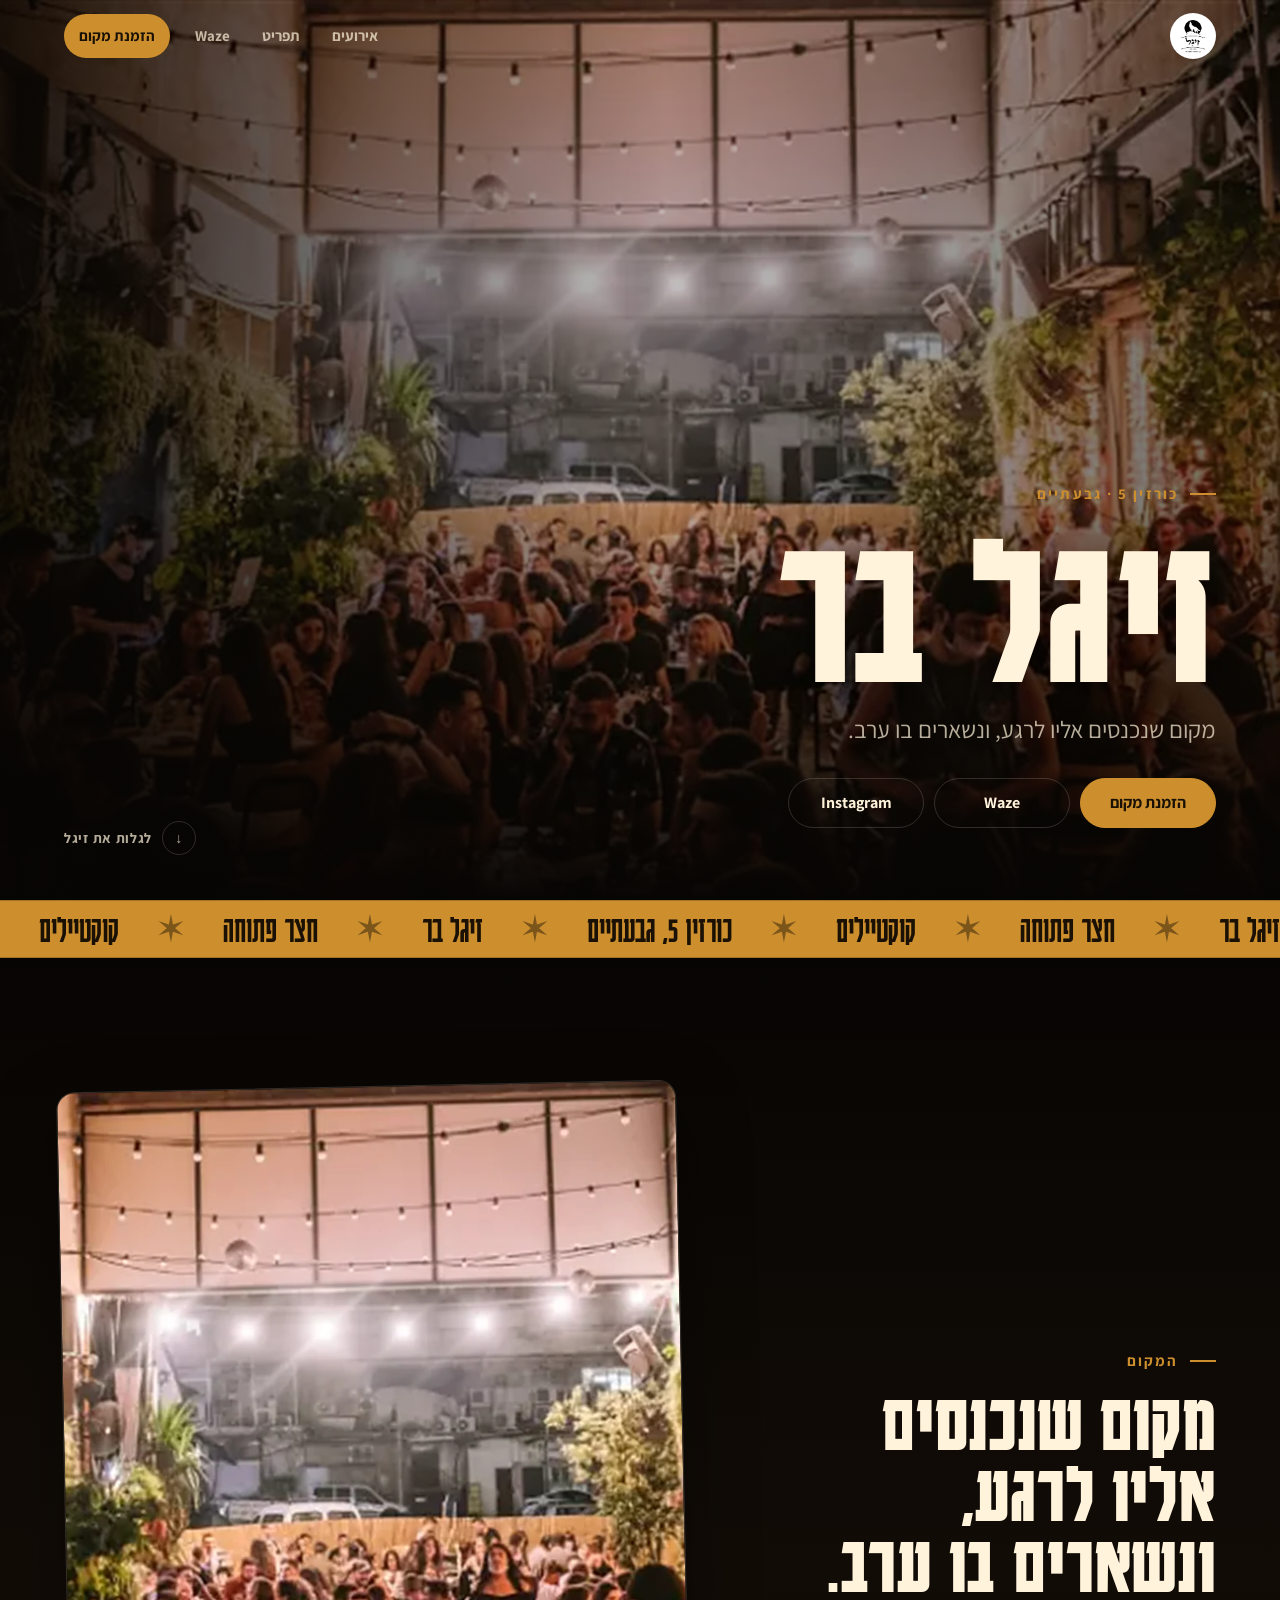
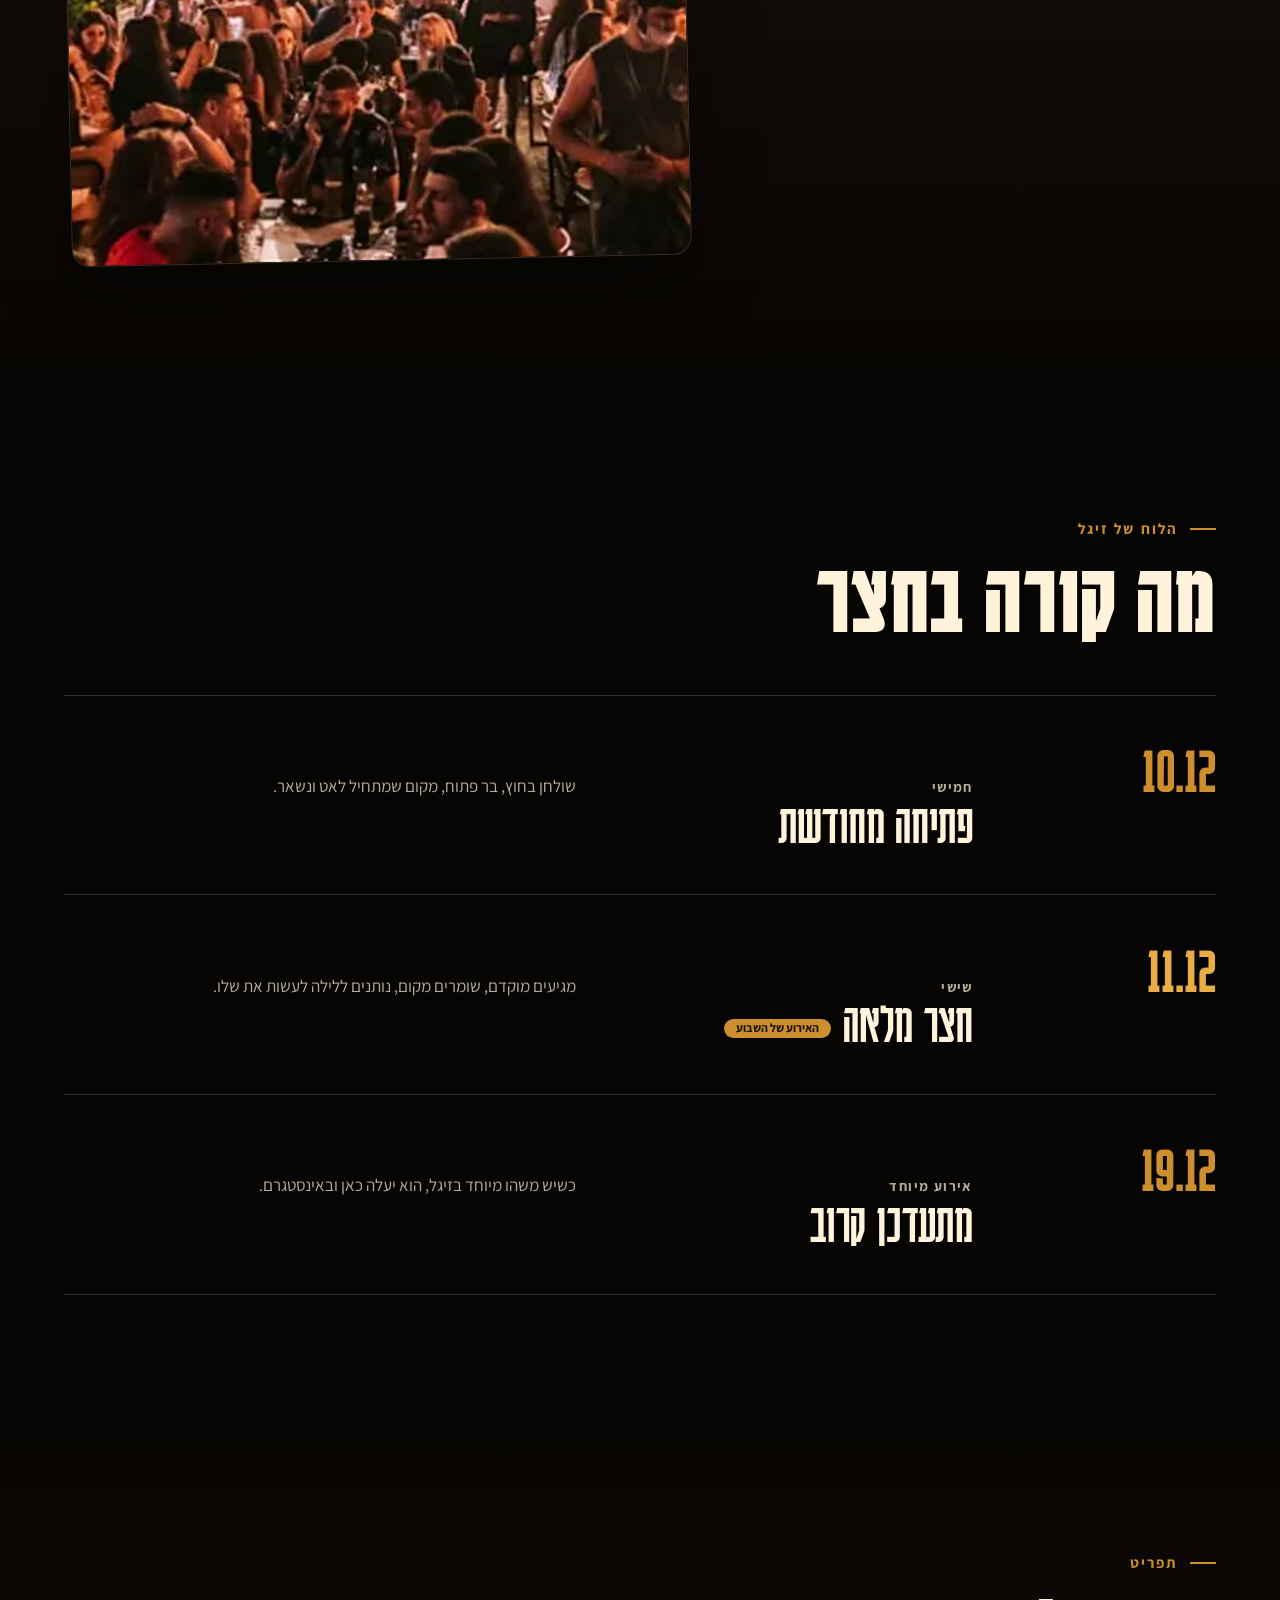
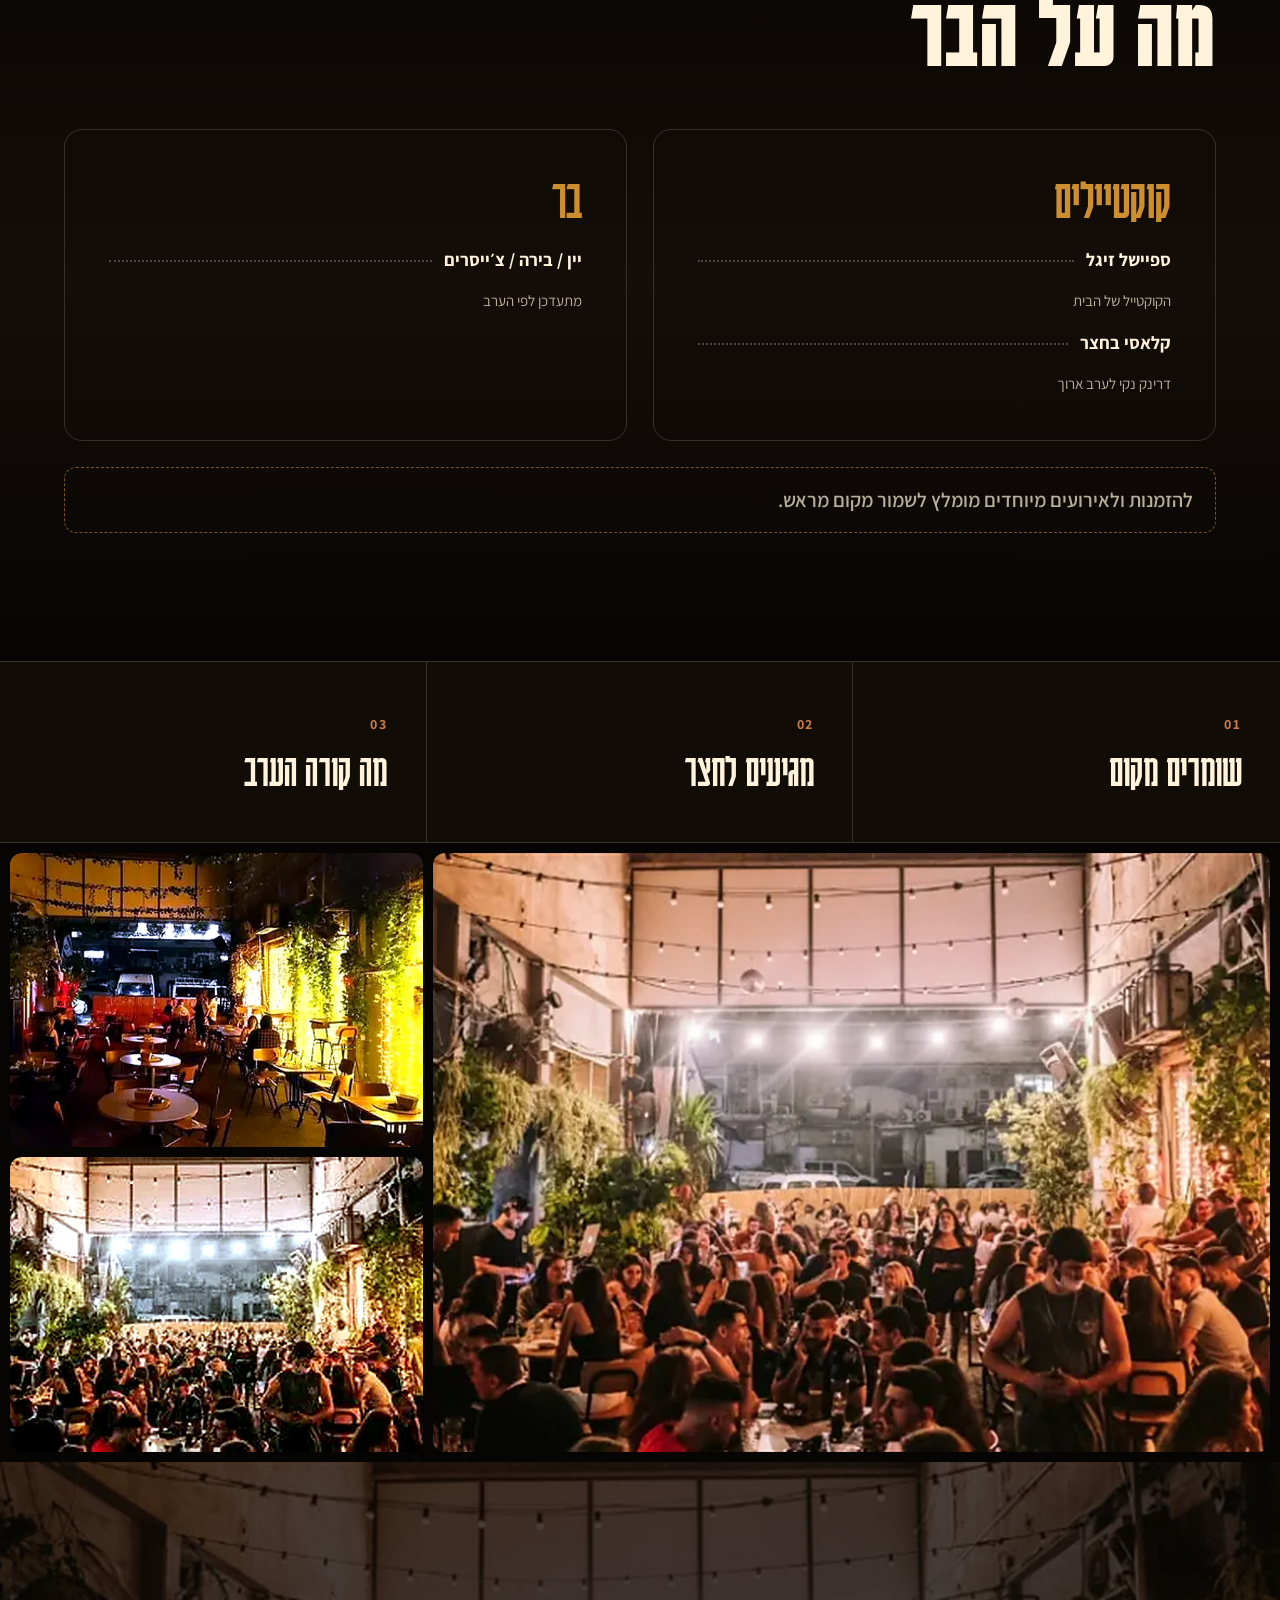
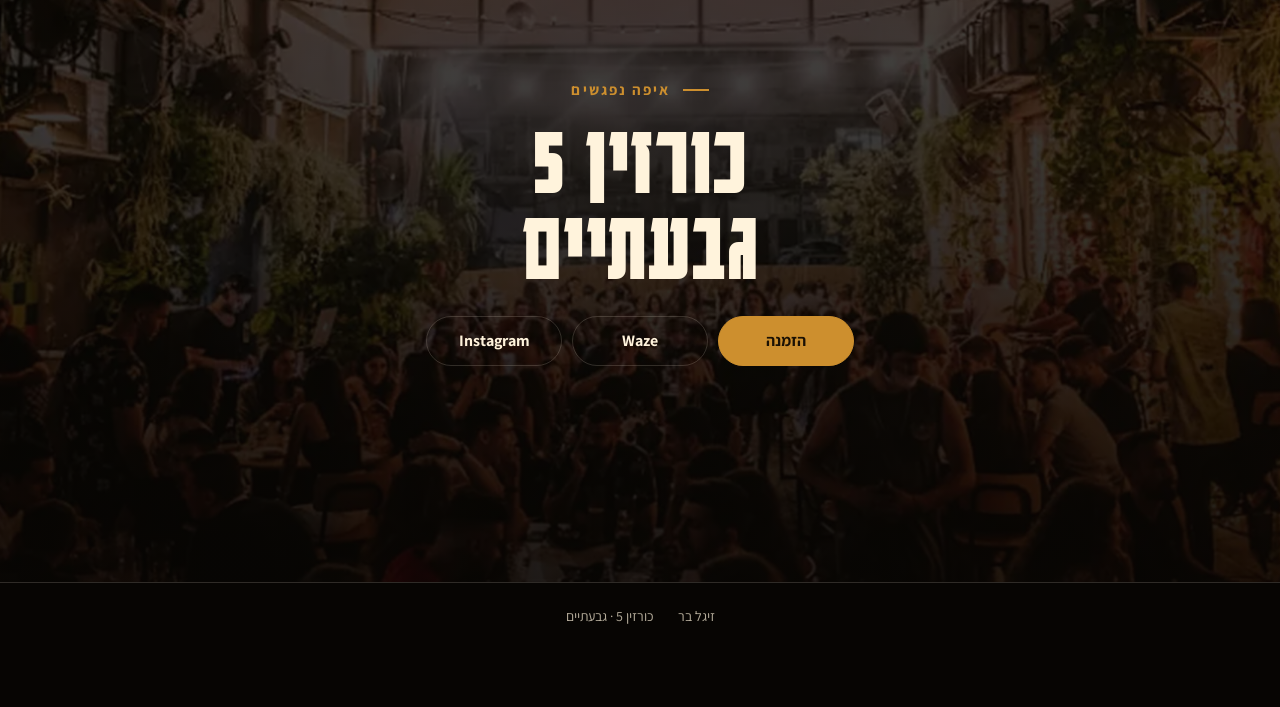
==== commit bdffc229: "Deploy source b6fc3a1" ====
--- a/index.html
+++ b/index.html
@@ -1 +1 @@
-<!doctype html><html dir="rtl" lang="he"><head><meta charset="UTF-8"><meta content="width=device-width,initial-scale=1" name="viewport"><link href="assets/zigel-courtyard-hero.webp" rel="preload" as="image" fetchpriority="high" type="image/webp"><meta content="זיגל בר בכורזין 5, גבעתיים. חצר לילה, בר, הזמנות וניווט." name="description"><title>זיגל בר | כורזין 5, גבעתיים</title><link href="https://fonts.googleapis.com" rel="preconnect"><link href="https://fonts.gstatic.com" rel="preconnect" crossorigin><link href="https://fonts.googleapis.com/css2?family=Karantina:wght@400;700&family=Assistant:wght@400;600;700&display=swap" rel="stylesheet"><link href="styles.css?v=light-02" rel="stylesheet"><noscript><style>.reveal{opacity:1!important;transform:none!important}</style></noscript></head><body><header class="topbar" data-header><a href="#top" class="brand" aria-label="זיגל בר"><img alt="זיגל בר" src="assets/zigel-logo.png"></a><nav aria-label="קישורים מהירים" class="quick-links"><a href="#events">אירועים</a> <a href="#menu">תפריט</a> <a href="https://waze.com/ul/hsv8y2hrg1" data-link="waze" rel="noreferrer" target="_blank">Waze</a> <a href="https://ontopo.com/he/il/page/19664385" class="nav-booking" data-link="booking" rel="noreferrer" target="_blank">הזמנת מקום</a></nav></header><main id="top"><section class="hero" aria-labelledby="hero-title"><div class="hero-bg" aria-hidden="true" data-image-bg="images.hero"></div><div class="hero-shade" aria-hidden="true"></div><div class="reveal hero-inner"><p class="eyebrow" data-content="site.eyebrow">כורזין 5 · גבעתיים</p><h1 data-content="site.title" id="hero-title">זיגל בר</h1><p class="lead" data-content="site.introTitle">מקום שנכנסים אליו לרגע, ונשארים בו ערב.</p><div class="hero-actions" aria-label="קישורי ערב"><a href="https://ontopo.com/he/il/page/19664385" class="button primary" data-link="booking" rel="noreferrer" target="_blank">הזמנת מקום</a> <a href="https://waze.com/ul/hsv8y2hrg1" class="button" data-link="waze" rel="noreferrer" target="_blank">Waze</a> <a href="https://www.instagram.com/zigel.bar?igsh=MTJldmk5dXB6ZG5tbA==" class="button" data-link="instagram" rel="noreferrer" target="_blank">Instagram</a></div></div><a href="#intro" class="hero-scroll"><span aria-hidden="true">↓</span> לגלות את זיגל</a></section><div class="marquee" aria-hidden="true"><div class="marquee-track" data-marquee><span>זיגל בר</span><span class="dot">✶</span><span>חצר פתוחה</span><span class="dot">✶</span><span>קוקטיילים</span><span class="dot">✶</span><span>כורזין 5, גבעתיים</span><span class="dot">✶</span> <span>זיגל בר</span><span class="dot">✶</span><span>חצר פתוחה</span><span class="dot">✶</span><span>קוקטיילים</span><span class="dot">✶</span><span>כורזין 5, גבעתיים</span><span class="dot">✶</span></div></div><section class="intro" aria-label="המקום" id="intro"><div class="reveal intro-copy"><p class="eyebrow" data-content="site.introLabel">המקום</p><h2 data-content="site.introTitle">מקום שנכנסים אליו לרגע, ונשארים בו ערב.</h2></div><div class="reveal intro-photo"><img alt="ערב בזיגל בר" src="assets/zigel-courtyard-hero.webp" decoding="async" loading="lazy" data-image="images.intro"></div></section><section class="events" aria-label="מה קורה בזיגל" id="events"><div class="reveal events-heading"><p class="eyebrow">הלוח של זיגל</p><h2>מה קורה בחצר</h2></div><div class="event-board" data-events><article class="reveal event-card"><time>--</time><div><span>חמישי</span><strong>פותחים ערב</strong></div><p>שולחן בחוץ, בר פתוח, מקום שמתחיל לאט ונשאר.</p></article></div></section><section class="menu-section" aria-label="תפריט" id="menu"><div class="reveal menu-heading"><p class="eyebrow">תפריט</p><h2>מה על הבר</h2></div><div class="menu-grid" data-menu></div><p class="reveal notice" data-notice></p></section><section class="action-grid" aria-label="מה צריך לערב"><a href="https://ontopo.com/he/il/page/19664385" class="reveal action-card" data-link="booking" rel="noreferrer" target="_blank"><small>01</small> <strong>שומרים מקום</strong> </a><a href="https://waze.com/ul/hsv8y2hrg1" class="reveal action-card" data-link="waze" rel="noreferrer" target="_blank"><small>02</small> <strong>מגיעים לחצר</strong> </a><a href="https://www.instagram.com/zigel.bar?igsh=MTJldmk5dXB6ZG5tbA==" class="reveal action-card" data-link="instagram" rel="noreferrer" target="_blank"><small>03</small> <strong>מה קורה הערב</strong></a></section><section class="gallery" aria-label="רגעים מהחצר" data-gallery><figure class="reveal shot wide"><img alt="לילה מלא בזיגל בר" src="assets/zigel-courtyard-hero.webp" decoding="async" loading="lazy"></figure><figure class="reveal shot"><img alt="אור חם בחצר של זיגל" src="assets/courtyard-night-enhanced.webp" decoding="async" loading="lazy"></figure><figure class="reveal shot"><img alt="שולחנות בחצר של זיגל" src="assets/crowd-yard-enhanced.webp" decoding="async" loading="lazy"></figure></section><section class="location" aria-label="מיקום" data-image-bg="images.location"><div class="reveal location-panel"><p class="eyebrow" data-content="site.locationLabel">איפה נפגשים</p><h2 data-content="site.locationTitle">כורזין 5<br>גבעתיים</h2><div class="hero-actions compact"><a href="https://ontopo.com/he/il/page/19664385" class="button primary" data-link="booking" rel="noreferrer" target="_blank">הזמנה</a> <a href="https://waze.com/ul/hsv8y2hrg1" class="button" data-link="waze" rel="noreferrer" target="_blank">Waze</a> <a href="https://www.instagram.com/zigel.bar?igsh=MTJldmk5dXB6ZG5tbA==" class="button" data-link="instagram" rel="noreferrer" target="_blank">Instagram</a></div></div></section></main><footer class="site-footer"><span data-content="site.title">זיגל בר</span> <span data-content="site.eyebrow">כורזין 5 · גבעתיים</span></footer><a href="https://ontopo.com/he/il/page/19664385" class="mobile-book" data-link="booking" rel="noreferrer" target="_blank">הזמנת מקום</a><script src="script.js?v=light-02"></script></body></html>+<!doctype html><html dir="rtl" lang="he"><head><meta charset="UTF-8"><meta content="width=device-width,initial-scale=1" name="viewport"><link href="assets/zigel-courtyard-hero.webp" rel="preload" as="image" fetchpriority="high" type="image/webp"><meta content="זיגל בר בכורזין 5, גבעתיים. חצר לילה, בר, הזמנות וניווט." name="description"><title>זיגל בר | כורזין 5, גבעתיים</title><link href="https://fonts.googleapis.com" rel="preconnect"><link href="https://fonts.gstatic.com" rel="preconnect" crossorigin><link href="https://fonts.googleapis.com/css2?family=Karantina:wght@400;700&family=Assistant:wght@400;600;700&display=swap" rel="stylesheet"><link href="styles.css?v=accessibility-01" rel="stylesheet"><noscript><style>.reveal{opacity:1!important;transform:none!important}</style></noscript></head><body><a href="#main-content" class="skip-link">דילוג לתוכן הראשי</a><header class="topbar" data-header><a href="#main-content" class="brand" aria-label="זיגל בר — חזרה לראש העמוד"><img alt="" src="assets/zigel-logo.png"></a><nav aria-label="קישורים מהירים" class="quick-links"><a href="#events">אירועים</a> <a href="#menu">תפריט</a> <a href="https://waze.com/ul/hsv8y2hrg1" data-link="waze" rel="noreferrer" target="_blank" aria-label="Waze (נפתח בחלון חדש)">Waze</a> <a href="https://ontopo.com/he/il/page/19664385" class="nav-booking" data-link="booking" rel="noreferrer" target="_blank" aria-label="הזמנת מקום (נפתח בחלון חדש)">הזמנת מקום</a></nav></header><main id="main-content" tabindex="-1"><section class="hero" aria-labelledby="hero-title"><div class="hero-bg" aria-hidden="true" data-image-bg="images.hero"></div><div class="hero-shade" aria-hidden="true"></div><div class="reveal hero-inner"><p class="eyebrow" data-content="site.eyebrow">כורזין 5 · גבעתיים</p><h1 data-content="site.title" id="hero-title">זיגל בר</h1><p class="lead" data-content="site.introTitle">מקום שנכנסים אליו לרגע, ונשארים בו ערב.</p><div class="hero-actions" aria-label="קישורי ערב"><a href="https://ontopo.com/he/il/page/19664385" class="button primary" data-link="booking" rel="noreferrer" target="_blank" aria-label="הזמנת מקום (נפתח בחלון חדש)">הזמנת מקום</a> <a href="https://waze.com/ul/hsv8y2hrg1" class="button" data-link="waze" rel="noreferrer" target="_blank" aria-label="Waze (נפתח בחלון חדש)">Waze</a> <a href="https://www.instagram.com/zigel.bar?igsh=MTJldmk5dXB6ZG5tbA==" class="button" data-link="instagram" rel="noreferrer" target="_blank" aria-label="Instagram (נפתח בחלון חדש)">Instagram</a></div></div><a href="#intro" class="hero-scroll"><span aria-hidden="true">↓</span> לגלות את זיגל</a></section><div class="marquee" aria-hidden="true" data-marquee><div class="marquee-track"><div class="marquee-group"><span>זיגל בר</span><span class="dot">✶</span><span>חצר פתוחה</span><span class="dot">✶</span><span>קוקטיילים</span><span class="dot">✶</span><span>כורזין 5, גבעתיים</span><span class="dot">✶</span></div><div class="marquee-group"><span>זיגל בר</span><span class="dot">✶</span><span>חצר פתוחה</span><span class="dot">✶</span><span>קוקטיילים</span><span class="dot">✶</span><span>כורזין 5, גבעתיים</span><span class="dot">✶</span></div></div></div><section class="intro" aria-label="המקום" id="intro"><div class="reveal intro-copy"><p class="eyebrow" data-content="site.introLabel">המקום</p><h2 data-content="site.introTitle">מקום שנכנסים אליו לרגע, ונשארים בו ערב.</h2></div><div class="reveal intro-photo"><img alt="ערב בזיגל בר" src="assets/zigel-courtyard-hero.webp" decoding="async" loading="lazy" data-image="images.intro"></div></section><section class="events" aria-label="מה קורה בזיגל" id="events"><div class="reveal events-heading"><p class="eyebrow">הלוח של זיגל</p><h2>מה קורה בחצר</h2></div><div class="event-board" data-events><article class="reveal event-card"><time>--</time><div><span>חמישי</span><strong>פותחים ערב</strong></div><p>שולחן בחוץ, בר פתוח, מקום שמתחיל לאט ונשאר.</p></article></div></section><section class="menu-section" aria-label="תפריט" id="menu"><div class="reveal menu-heading"><p class="eyebrow">תפריט</p><h2>מה על הבר</h2></div><div class="menu-grid" data-menu></div><p class="reveal notice" data-notice></p></section><section class="action-grid" aria-label="מה צריך לערב"><a href="https://ontopo.com/he/il/page/19664385" class="reveal action-card" data-link="booking" rel="noreferrer" target="_blank"><small>01</small> <strong>שומרים מקום</strong> </a><a href="https://waze.com/ul/hsv8y2hrg1" class="reveal action-card" data-link="waze" rel="noreferrer" target="_blank"><small>02</small> <strong>מגיעים לחצר</strong> </a><a href="https://www.instagram.com/zigel.bar?igsh=MTJldmk5dXB6ZG5tbA==" class="reveal action-card" data-link="instagram" rel="noreferrer" target="_blank"><small>03</small> <strong>מה קורה הערב</strong></a></section><section class="gallery" aria-label="רגעים מהחצר" data-gallery><figure class="reveal shot wide"><img alt="לילה מלא בזיגל בר" src="assets/zigel-courtyard-hero.webp" decoding="async" loading="lazy"></figure><figure class="reveal shot"><img alt="אור חם בחצר של זיגל" src="assets/courtyard-night-enhanced.webp" decoding="async" loading="lazy"></figure><figure class="reveal shot"><img alt="שולחנות בחצר של זיגל" src="assets/crowd-yard-enhanced.webp" decoding="async" loading="lazy"></figure></section><section class="location" aria-label="מיקום" data-image-bg="images.location"><div class="reveal location-panel"><p class="eyebrow" data-content="site.locationLabel">איפה נפגשים</p><h2 data-content="site.locationTitle">כורזין 5<br>גבעתיים</h2><div class="hero-actions compact"><a href="https://ontopo.com/he/il/page/19664385" class="button primary" data-link="booking" rel="noreferrer" target="_blank">הזמנה</a> <a href="https://waze.com/ul/hsv8y2hrg1" class="button" data-link="waze" rel="noreferrer" target="_blank">Waze</a> <a href="https://www.instagram.com/zigel.bar?igsh=MTJldmk5dXB6ZG5tbA==" class="button" data-link="instagram" rel="noreferrer" target="_blank">Instagram</a></div></div></section></main><footer class="site-footer"><span data-content="site.title">זיגל בר</span> <span data-content="site.eyebrow">כורזין 5 · גבעתיים</span></footer><a href="https://ontopo.com/he/il/page/19664385" class="mobile-book" data-link="booking" rel="noreferrer" target="_blank" aria-label="הזמנת מקום (נפתח בחלון חדש)">הזמנת מקום</a><script src="script.js?v=accessibility-01"></script></body></html>
--- a/styles.css
+++ b/styles.css
@@ -1 +1 @@
-:root{--black:#070503;--deep:#120c07;--cream:#fff3dc;--muted:rgba(255, 243, 220, 0.7);--gold:#cd8f2e;--gold-bright:#e8ae45;--copper:#c97a45;--green:#93a267;--line:rgba(255, 243, 220, 0.16);--font-display:"Karantina","Heebo",sans-serif;--font-body:"Assistant","Heebo",Arial,sans-serif;--ease-out:cubic-bezier(.16, 1, .3, 1);--content-max:1360px;--gutter:clamp(18px, 5vw, 72px);--pad-x:max(var(--gutter), calc((100vw - var(--content-max)) / 2));--radius:18px}*{box-sizing:border-box}html{scroll-behavior:smooth}body{margin:0;background:var(--black);color:var(--cream);font-family:var(--font-body);font-size:17px;line-height:1.6;overflow-x:hidden}main{overflow:clip}section[id]{scroll-margin-top:96px}a{color:inherit;text-decoration:none}img{display:block;max-width:100%}::selection{background:var(--gold);color:var(--black)}:focus-visible{outline:3px solid var(--gold-bright);outline-offset:4px}h1,h2{font-family:var(--font-display);font-weight:700;letter-spacing:.01em;margin:0}h1{font-size:clamp(110px, 17vw, 260px);line-height:.8;color:var(--cream);text-shadow:0 20px 50px rgba(0,0,0,.6)}h2{font-size:clamp(60px, 8vw, 130px);line-height:.84}.eyebrow{align-items:center;color:var(--gold);display:flex;font-size:15px;font-weight:700;gap:12px;letter-spacing:.14em;margin:0 0 12px}.eyebrow::before{background:var(--gold);content:"";height:2px;width:26px}.location .eyebrow{justify-content:center}.topbar{align-items:center;background:0 0;display:flex;inset:0 0 auto;justify-content:space-between;min-height:72px;padding:12px var(--pad-x);position:fixed;transition:background .3s,box-shadow .3s;z-index:50}.topbar.is-scrolled{background:rgba(7,5,3,.9);box-shadow:0 1px 0 var(--line),0 14px 40px rgba(0,0,0,.35)}@supports (backdrop-filter:blur(12px)){.topbar.is-scrolled{backdrop-filter:blur(12px);background:rgba(7,5,3,.72)}}.brand img{background:#fff;border-radius:50%;height:46px;object-fit:contain;padding:4px;width:46px}.quick-links{align-items:center;display:flex;gap:2px}.quick-links a{border-radius:999px;display:inline-flex;font-size:15px;font-weight:700;min-height:42px;align-items:center;padding:8px 15px;transition:color .2s,background .2s}.quick-links a:not(.nav-booking){color:var(--muted)}.quick-links a:not(.nav-booking):hover{color:var(--cream)}.quick-links .nav-booking{background:var(--gold);color:#1a1104;margin-inline-start:8px}.quick-links .nav-booking:hover{background:var(--gold-bright)}.button{align-items:center;background:0 0;border:1px solid var(--line);border-radius:999px;display:inline-flex;font-size:16px;font-weight:700;justify-content:center;min-height:48px;min-width:136px;padding:11px 22px;transition:background .2s,color .2s,border-color .2s}.button:hover{background:var(--cream);border-color:var(--cream);color:var(--black)}.button.primary{background:var(--gold);border-color:var(--gold);color:#1a1104}.button.primary:hover{background:var(--gold-bright);border-color:var(--gold-bright)}.hero{display:grid;align-content:end;min-height:100svh;overflow:hidden;padding:130px var(--pad-x) clamp(48px,8vh,96px);position:relative}.hero-bg,.hero-shade{inset:0;position:absolute}.hero-bg{background:url("assets/zigel-courtyard-hero.webp") center/cover no-repeat}.hero-shade{background:linear-gradient(90deg,rgba(7,5,3,.9),rgba(7,5,3,.25) 52%,rgba(7,5,3,.6)),linear-gradient(0deg,var(--black),transparent 44%)}.hero-inner{position:relative;z-index:2;max-width:900px}.hero-inner p.lead{color:var(--muted);font-size:clamp(18px, 2.2vw, 24px);font-weight:400;margin:18px 0 0;max-width:520px}.hero-actions{display:flex;flex-wrap:wrap;gap:10px;margin-top:30px}.hero-scroll{align-items:center;bottom:40px;color:var(--muted);display:inline-flex;font-size:14px;font-weight:700;gap:10px;inset-inline-end:var(--pad-x);letter-spacing:.05em;position:absolute;transition:color .2s;z-index:2}.hero-scroll span{align-items:center;border:1px solid var(--line);border-radius:50%;display:inline-flex;height:34px;justify-content:center;width:34px}.hero-scroll:hover{color:var(--cream)}.marquee{background:var(--gold);border-block:1px solid rgba(0,0,0,.2);overflow:hidden;padding:9px 0}.marquee-track{animation:40s linear infinite marqueeScroll;display:flex;gap:36px;width:max-content}.marquee-track span{color:#1a1104;font-family:var(--font-display);font-size:clamp(24px, 3vw, 38px);line-height:1;white-space:nowrap}.marquee-track span.dot{opacity:.45}.intro{align-items:center;background:linear-gradient(180deg,var(--black),var(--deep) 60%,var(--black));display:grid;gap:clamp(42px,7vw,110px);grid-template-columns:minmax(0,5fr) minmax(0,7fr);padding:clamp(90px,10vw,150px) var(--pad-x)}.intro-copy h2{font-size:clamp(52px, 6.6vw, 104px)}.intro-photo{aspect-ratio:4/5;border:1px solid var(--line);border-radius:var(--radius);box-shadow:0 24px 70px rgba(0,0,0,.4);overflow:hidden;transform:rotate(-1.2deg)}.intro-photo img{height:100%;object-fit:cover;width:100%}.events{background:var(--black);padding:clamp(90px,10vw,150px) var(--pad-x)}.events-heading,.menu-heading{margin-bottom:clamp(28px,5vw,56px)}.event-board{border-top:1px solid var(--line);display:grid}.event-card{align-items:baseline;border-bottom:1px solid var(--line);display:grid;gap:6px clamp(18px,3vw,44px);grid-template-columns:minmax(110px,.8fr) 1.4fr 2fr;padding:clamp(24px,3.4vw,44px) 0;transition:background .2s}.event-card:hover{background:rgba(255,243,220,.03)}.event-card time{color:var(--gold);display:block;font-family:var(--font-display);font-size:clamp(44px, 5.4vw, 84px);line-height:.85}.event-card span{color:var(--muted);display:block;font-size:14px;font-weight:700;letter-spacing:.1em}.event-card strong{font-family:var(--font-display);font-size:clamp(38px, 4.4vw, 66px);font-weight:400;line-height:.9}.event-card p{color:var(--muted);font-size:17px;margin:0;max-width:420px}.event-card.featured time{color:var(--gold-bright)}.event-card.featured strong::after{background:var(--gold);border-radius:999px;color:#1a1104;content:"האירוע של השבוע";display:inline-block;font-family:var(--font-body);font-size:12px;font-weight:700;margin-inline-start:12px;padding:4px 12px;vertical-align:middle}.menu-section{background:linear-gradient(180deg,var(--black),#140d08 55%,var(--black));padding:clamp(90px,10vw,150px) var(--pad-x)}.menu-grid{display:grid;gap:clamp(14px,2vw,26px);grid-template-columns:repeat(2,minmax(0,1fr))}.menu-card{border:1px solid var(--line);border-radius:var(--radius);overflow:hidden;padding:clamp(26px,3.6vw,44px)}.menu-card-image{border-radius:10px;height:180px;margin-bottom:22px;overflow:hidden}.menu-card-image img{height:100%;object-fit:cover;width:100%}.menu-card h3{color:var(--gold);font-family:var(--font-display);font-size:clamp(40px, 4.4vw, 64px);font-weight:400;line-height:.9;margin:0 0 22px}.menu-card ul{display:grid;gap:16px;list-style:none;margin:0;padding:0}.menu-card li{align-items:baseline;display:flex;gap:12px}.menu-card li>div{display:contents}.menu-card strong{font-size:18px;font-weight:700;white-space:nowrap;order:1}.menu-card li::after{border-bottom:2px dotted rgba(255,243,220,.25);content:"";flex:1;order:2;transform:translateY(-4px)}.menu-card span{color:var(--muted);display:block;font-size:15px;margin-top:2px;order:4;flex-basis:100%}.menu-card em{color:var(--gold);font-style:normal;font-weight:700;order:3;white-space:nowrap}.menu-card li{flex-wrap:wrap}.notice{border:1px dashed rgba(246,182,77,.45);border-radius:12px;color:var(--muted);font-size:clamp(16px, 2vw, 20px);font-weight:600;margin:26px 0 0;padding:16px 22px}.action-grid{background:var(--deep);border-block:1px solid var(--line);display:grid;grid-template-columns:repeat(3,1fr)}.action-card{border-inline-start:1px solid var(--line);display:grid;gap:14px;padding:clamp(28px,4vw,56px) clamp(20px,3vw,44px);transition:background .2s}.action-card:first-child{border-inline-start:0}.action-card:hover{background:rgba(246,182,77,.07)}.action-card small{color:var(--copper);font-size:14px;font-weight:700;letter-spacing:.12em}.action-card strong{font-family:var(--font-display);font-size:clamp(34px, 3.6vw, 56px);font-weight:400;line-height:.9}.gallery{background:var(--black);display:grid;gap:10px;grid-auto-rows:minmax(200px,23vw);grid-template-columns:repeat(12,minmax(0,1fr));padding:10px}.shot{border-radius:12px;grid-column:span 4;margin:0;overflow:hidden}.shot.wide{grid-column:span 8;grid-row:span 2}.shot img{height:100%;object-fit:cover;transition:transform .6s var(--ease-out);width:100%}.shot:hover img{transform:scale(1.05)}.location{background:linear-gradient(rgba(7,5,3,.72),rgba(7,5,3,.9)),url("assets/zigel-courtyard-hero.webp") center/cover;display:grid;min-height:80svh;padding:clamp(90px,11vw,160px) var(--pad-x);place-items:center;text-align:center}.location-panel{max-width:860px}.location .hero-actions{justify-content:center}.site-footer{background:var(--black);border-top:1px solid var(--line);color:var(--muted);display:flex;flex-wrap:wrap;font-size:14px;gap:8px 24px;justify-content:center;padding:22px var(--pad-x) 80px}.mobile-book{background:var(--gold);border-radius:999px;bottom:14px;box-shadow:0 14px 40px rgba(0,0,0,.45);color:#1a1104;display:none;font-size:17px;font-weight:700;inset-inline:16px;justify-content:center;min-height:54px;padding:14px;position:fixed;z-index:60}.reveal{opacity:0;transform:translateY(26px);transition:opacity .7s ease var(--reveal-delay, 0ms),transform 750ms var(--ease-out) var(--reveal-delay, 0ms)}.reveal.is-visible{opacity:1;transform:translateY(0)}.intro-photo.reveal{transform:translateY(26px) rotate(-1.2deg)}.intro-photo.reveal.is-visible{transform:rotate(-1.2deg)}@keyframes marqueeScroll{from{transform:translateX(0)}to{transform:translateX(-50%)}}@media (max-width:900px){.quick-links a:not(.nav-booking){display:none}.intro,.menu-grid{grid-template-columns:1fr}.event-card{grid-template-columns:minmax(96px,auto) 1fr}.event-card p{grid-column:2}.action-grid{grid-template-columns:1fr}.action-card{border-inline-start:0;border-top:1px solid var(--line)}.action-card:first-child{border-top:0}.gallery{grid-auto-rows:minmax(240px,48vw);grid-template-columns:1fr 1fr}.shot{grid-column:auto;grid-row:auto}.shot.wide{grid-column:1/-1}}@media (max-width:560px){.topbar{min-height:64px;padding-block:8px}.brand img{height:42px;width:42px}.hero{padding:110px 18px 40px}h1{font-size:clamp(96px, 30vw, 150px)}h2{font-size:clamp(52px, 15vw, 84px)}.hero-actions .button{flex:1 1 calc(50% - 5px);min-width:0}.hero-actions .button.primary{flex-basis:100%}.hero-scroll{display:none}.intro{gap:48px}.event-card{grid-template-columns:1fr;padding-block:26px}.event-card p{grid-column:1}.gallery{grid-auto-rows:minmax(240px,74vw);grid-template-columns:1fr}.location .button{flex:1 1 100%}.mobile-book{display:flex}.site-footer{padding-bottom:92px}}@media (prefers-reduced-motion:reduce){html{scroll-behavior:auto}.marquee-track{animation:none}.reveal{opacity:1;transform:none;transition:none}.intro-photo.reveal{transform:rotate(-1.2deg)}.shot img,.shot:hover img{transform:none;transition:none}}+:root{--black:#070503;--deep:#120c07;--cream:#fff3dc;--muted:rgba(255, 243, 220, 0.7);--gold:#cd8f2e;--gold-bright:#e8ae45;--copper:#c97a45;--green:#93a267;--line:rgba(255, 243, 220, 0.16);--font-display:"Karantina","Heebo",sans-serif;--font-body:"Assistant","Heebo",Arial,sans-serif;--ease-out:cubic-bezier(.16, 1, .3, 1);--content-max:1360px;--gutter:clamp(18px, 5vw, 72px);--pad-x:max(var(--gutter), calc((100vw - var(--content-max)) / 2));--radius:18px}*{box-sizing:border-box}html{scroll-behavior:smooth}body{margin:0;background:var(--black);color:var(--cream);font-family:var(--font-body);font-size:17px;line-height:1.6;overflow-x:hidden}main{overflow:clip}main:focus{outline:0}section[id]{scroll-margin-top:96px}a{-webkit-tap-highlight-color:transparent;color:inherit;text-decoration:none;touch-action:manipulation}img{display:block;max-width:100%}::selection{background:var(--gold);color:var(--black)}:focus-visible{outline:3px solid var(--gold-bright);outline-offset:4px}.skip-link{background:var(--cream);border-radius:0 0 10px 10px;color:var(--black);font-weight:700;inset-block-start:0;inset-inline-start:var(--gutter);padding:10px 18px;position:fixed;transform:translateY(-120%);transition:transform 180ms var(--ease-out);z-index:100}.skip-link:focus{transform:translateY(0)}h1,h2{font-family:var(--font-display);font-weight:700;letter-spacing:.01em;margin:0}h1{font-size:clamp(110px, 17vw, 260px);line-height:.8;color:var(--cream);text-shadow:0 20px 50px rgba(0,0,0,.6)}h2{font-size:clamp(60px, 8vw, 130px);line-height:.84}.eyebrow{align-items:center;color:var(--gold);display:flex;font-size:15px;font-weight:700;gap:12px;letter-spacing:.14em;margin:0 0 12px}.eyebrow::before{background:var(--gold);content:"";height:2px;width:26px}.location .eyebrow{justify-content:center}.topbar{align-items:center;background:0 0;display:flex;inset:0 0 auto;justify-content:space-between;min-height:72px;padding:12px var(--pad-x);position:fixed;transition:background .3s,box-shadow .3s;z-index:50}.topbar.is-scrolled{background:rgba(7,5,3,.9);box-shadow:0 1px 0 var(--line),0 14px 40px rgba(0,0,0,.35)}@supports (backdrop-filter:blur(12px)){.topbar.is-scrolled{backdrop-filter:blur(12px);background:rgba(7,5,3,.72)}}.brand{border-radius:50%;display:inline-flex;flex:0 0 auto}.brand img{background:#fff;border-radius:50%;height:46px;object-fit:contain;padding:4px;width:46px}.quick-links{align-items:center;display:flex;gap:2px}.quick-links a{border-radius:999px;display:inline-flex;font-size:15px;font-weight:700;min-height:44px;align-items:center;padding:8px 15px;transition:color .2s ease,background .2s ease,transform 160ms var(--ease-out)}.quick-links a:not(.nav-booking){color:var(--muted)}.quick-links a:not(.nav-booking):hover{color:var(--cream)}.quick-links .nav-booking{background:var(--gold);color:#1a1104;margin-inline-start:8px}.quick-links .nav-booking:hover{background:var(--gold-bright)}.button{align-items:center;background:0 0;border:1px solid var(--line);border-radius:999px;display:inline-flex;font-size:16px;font-weight:700;justify-content:center;min-height:48px;min-width:136px;padding:11px 22px;transition:background .2s ease,color .2s ease,border-color .2s ease,transform 160ms var(--ease-out)}.button:hover{background:var(--cream);border-color:var(--cream);color:var(--black)}.button.primary{background:var(--gold);border-color:var(--gold);color:#1a1104}.button.primary:hover{background:var(--gold-bright);border-color:var(--gold-bright)}.hero{display:grid;align-content:end;min-height:100svh;overflow:hidden;padding:130px var(--pad-x) clamp(48px,8vh,96px);position:relative}.hero-bg,.hero-shade{inset:0;position:absolute}.hero-bg{background:url("assets/zigel-courtyard-hero.webp") center/cover no-repeat}.hero-shade{background:linear-gradient(90deg,rgba(7,5,3,.9),rgba(7,5,3,.25) 52%,rgba(7,5,3,.6)),linear-gradient(0deg,var(--black),transparent 44%)}.hero-inner{position:relative;z-index:2;max-width:900px}.hero-inner p.lead{color:var(--muted);font-size:clamp(18px, 2.2vw, 24px);font-weight:400;margin:18px 0 0;max-width:520px}.hero-actions{display:flex;flex-wrap:wrap;gap:10px;margin-top:30px}.hero-scroll{align-items:center;bottom:40px;color:var(--muted);display:inline-flex;font-size:14px;font-weight:700;gap:10px;inset-inline-end:var(--pad-x);letter-spacing:.05em;min-height:44px;position:absolute;transition:color .2s;z-index:2}.hero-scroll span{align-items:center;border:1px solid var(--line);border-radius:50%;display:inline-flex;height:34px;justify-content:center;width:34px}.hero-scroll:hover{color:var(--cream)}.marquee{background:var(--gold);border-block:1px solid rgba(0,0,0,.2);overflow:hidden;padding:9px 0}.marquee-track{animation:marqueeScroll var(--marquee-duration,40s) linear infinite;display:flex;width:max-content;will-change:transform}.marquee-group{display:flex;flex:0 0 auto;gap:36px;padding-inline-end:36px}.marquee-group span{color:#1a1104;font-family:var(--font-display);font-size:clamp(24px, 3vw, 38px);line-height:1;white-space:nowrap}.marquee-group span.dot{opacity:.45}.intro{align-items:center;background:linear-gradient(180deg,var(--black),var(--deep) 60%,var(--black));display:grid;gap:clamp(42px,7vw,110px);grid-template-columns:minmax(0,5fr) minmax(0,7fr);padding:clamp(90px,10vw,150px) var(--pad-x)}.intro-copy h2{font-size:clamp(52px, 6.6vw, 104px)}.intro-photo{aspect-ratio:4/5;border:1px solid var(--line);border-radius:var(--radius);box-shadow:0 24px 70px rgba(0,0,0,.4);overflow:hidden;transform:rotate(-1.2deg)}.intro-photo img{height:100%;object-fit:cover;width:100%}.events{background:var(--black);padding:clamp(90px,10vw,150px) var(--pad-x)}.events-heading,.menu-heading{margin-bottom:clamp(28px,5vw,56px)}.event-board{border-top:1px solid var(--line);display:grid}.event-card{align-items:baseline;border-bottom:1px solid var(--line);display:grid;gap:6px clamp(18px,3vw,44px);grid-template-columns:minmax(110px,.8fr) 1.4fr 2fr;padding:clamp(24px,3.4vw,44px) 0;transition:background .2s}.event-card:hover{background:rgba(255,243,220,.03)}.event-card time{color:var(--gold);display:block;font-family:var(--font-display);font-size:clamp(44px, 5.4vw, 84px);line-height:.85}.event-card span{color:var(--muted);display:block;font-size:14px;font-weight:700;letter-spacing:.1em}.event-card strong{font-family:var(--font-display);font-size:clamp(38px, 4.4vw, 66px);font-weight:400;line-height:.9}.event-card p{color:var(--muted);font-size:17px;margin:0;max-width:420px}.event-card.featured time{color:var(--gold-bright)}.event-card.featured strong::after{background:var(--gold);border-radius:999px;color:#1a1104;content:"האירוע של השבוע";display:inline-block;font-family:var(--font-body);font-size:12px;font-weight:700;margin-inline-start:12px;padding:4px 12px;vertical-align:middle}.menu-section{background:linear-gradient(180deg,var(--black),#140d08 55%,var(--black));padding:clamp(90px,10vw,150px) var(--pad-x)}.menu-grid{display:grid;gap:clamp(14px,2vw,26px);grid-template-columns:repeat(2,minmax(0,1fr))}.menu-card{border:1px solid var(--line);border-radius:var(--radius);overflow:hidden;padding:clamp(26px,3.6vw,44px)}.menu-card-image{border-radius:10px;height:180px;margin-bottom:22px;overflow:hidden}.menu-card-image img{height:100%;object-fit:cover;width:100%}.menu-card h3{color:var(--gold);font-family:var(--font-display);font-size:clamp(40px, 4.4vw, 64px);font-weight:400;line-height:.9;margin:0 0 22px}.menu-card ul{display:grid;gap:16px;list-style:none;margin:0;padding:0}.menu-card li{align-items:baseline;display:flex;gap:12px}.menu-card li>div{display:contents}.menu-card strong{font-size:18px;font-weight:700;white-space:nowrap;order:1}.menu-card li::after{border-bottom:2px dotted rgba(255,243,220,.25);content:"";flex:1;order:2;transform:translateY(-4px)}.menu-card span{color:var(--muted);display:block;font-size:15px;margin-top:2px;order:4;flex-basis:100%}.menu-card em{color:var(--gold);font-style:normal;font-weight:700;order:3;white-space:nowrap}.menu-card li{flex-wrap:wrap}.notice{border:1px dashed rgba(246,182,77,.45);border-radius:12px;color:var(--muted);font-size:clamp(16px, 2vw, 20px);font-weight:600;margin:26px 0 0;padding:16px 22px}.action-grid{background:var(--deep);border-block:1px solid var(--line);display:grid;grid-template-columns:repeat(3,1fr)}.action-card{border-inline-start:1px solid var(--line);display:grid;gap:14px;padding:clamp(28px,4vw,56px) clamp(20px,3vw,44px);min-height:44px;transition:background .2s ease,transform 160ms var(--ease-out)}.action-card:first-child{border-inline-start:0}.action-card:hover{background:rgba(246,182,77,.07)}.action-card small{color:var(--copper);font-size:14px;font-weight:700;letter-spacing:.12em}.action-card strong{font-family:var(--font-display);font-size:clamp(34px, 3.6vw, 56px);font-weight:400;line-height:.9}.gallery{background:var(--black);display:grid;gap:10px;grid-auto-rows:minmax(200px,23vw);grid-template-columns:repeat(12,minmax(0,1fr));padding:10px}.shot{border-radius:12px;grid-column:span 4;margin:0;overflow:hidden}.shot.wide{grid-column:span 8;grid-row:span 2}.shot img{height:100%;object-fit:cover;transition:transform .6s var(--ease-out);width:100%}.shot:hover img{transform:scale(1.05)}.location{background:linear-gradient(rgba(7,5,3,.72),rgba(7,5,3,.9)),url("assets/zigel-courtyard-hero.webp") center/cover;display:grid;min-height:80svh;padding:clamp(90px,11vw,160px) var(--pad-x);place-items:center;text-align:center}.location-panel{max-width:860px}.location .hero-actions{justify-content:center}.site-footer{background:var(--black);border-top:1px solid var(--line);color:var(--muted);display:flex;flex-wrap:wrap;font-size:14px;gap:8px 24px;justify-content:center;padding:22px var(--pad-x) 80px}.mobile-book{background:var(--gold);border-radius:999px;bottom:14px;box-shadow:0 14px 40px rgba(0,0,0,.45);color:#1a1104;display:none;font-size:17px;font-weight:700;inset-inline:16px;justify-content:center;min-height:54px;padding:14px;position:fixed;z-index:60}.action-card:active,.button:active,.hero-scroll:active,.mobile-book:active,.quick-links a:active{transform:scale(.98)}.reveal{opacity:0;transform:translateY(26px);transition:opacity .7s ease var(--reveal-delay, 0ms),transform 750ms var(--ease-out) var(--reveal-delay, 0ms)}.reveal.is-visible{opacity:1;transform:translateY(0)}.intro-photo.reveal{transform:translateY(26px) rotate(-1.2deg)}.intro-photo.reveal.is-visible{transform:rotate(-1.2deg)}@keyframes marqueeScroll{from{transform:translateX(0)}to{transform:translateX(-50%)}}@media (max-width:900px){.quick-links a:not(.nav-booking){display:none}.intro,.menu-grid{grid-template-columns:1fr}.event-card{grid-template-columns:minmax(96px,auto) 1fr}.event-card p{grid-column:2}.action-grid{grid-template-columns:1fr}.action-card{border-inline-start:0;border-top:1px solid var(--line)}.action-card:first-child{border-top:0}.gallery{grid-auto-rows:minmax(240px,48vw);grid-template-columns:1fr 1fr}.shot{grid-column:auto;grid-row:auto}.shot.wide{grid-column:1/-1}}@media (max-width:560px){.topbar{min-height:64px;padding-block:8px}.brand img{height:42px;width:42px}.hero{padding:110px 18px 40px}h1{font-size:clamp(96px, 30vw, 150px)}h2{font-size:clamp(52px, 15vw, 84px)}.hero-actions .button{flex:1 1 calc(50% - 5px);min-width:0}.hero-actions .button.primary{flex-basis:100%}.hero-scroll{display:none}.intro{gap:48px}.event-card{grid-template-columns:1fr;padding-block:26px}.event-card p{grid-column:1}.gallery{grid-auto-rows:minmax(240px,74vw);grid-template-columns:1fr}.location .button{flex:1 1 100%}.mobile-book{display:flex}.site-footer{padding-bottom:92px}}@media (prefers-reduced-motion:reduce){html{scroll-behavior:auto}.marquee-track{animation:none}.marquee-group+.marquee-group{display:none}.reveal{opacity:1;transform:none;transition:none}.intro-photo.reveal{transform:rotate(-1.2deg)}.shot img,.shot:hover img{transform:none;transition:none}.action-card,.button,.hero-scroll,.mobile-book,.quick-links a,.skip-link,.topbar{transition:none}.action-card:active,.button:active,.hero-scroll:active,.mobile-book:active,.quick-links a:active{transform:none}}@media (forced-colors:active){.button,.mobile-book,.nav-booking{border:1px solid ButtonText}:focus-visible{outline-color:Highlight}}
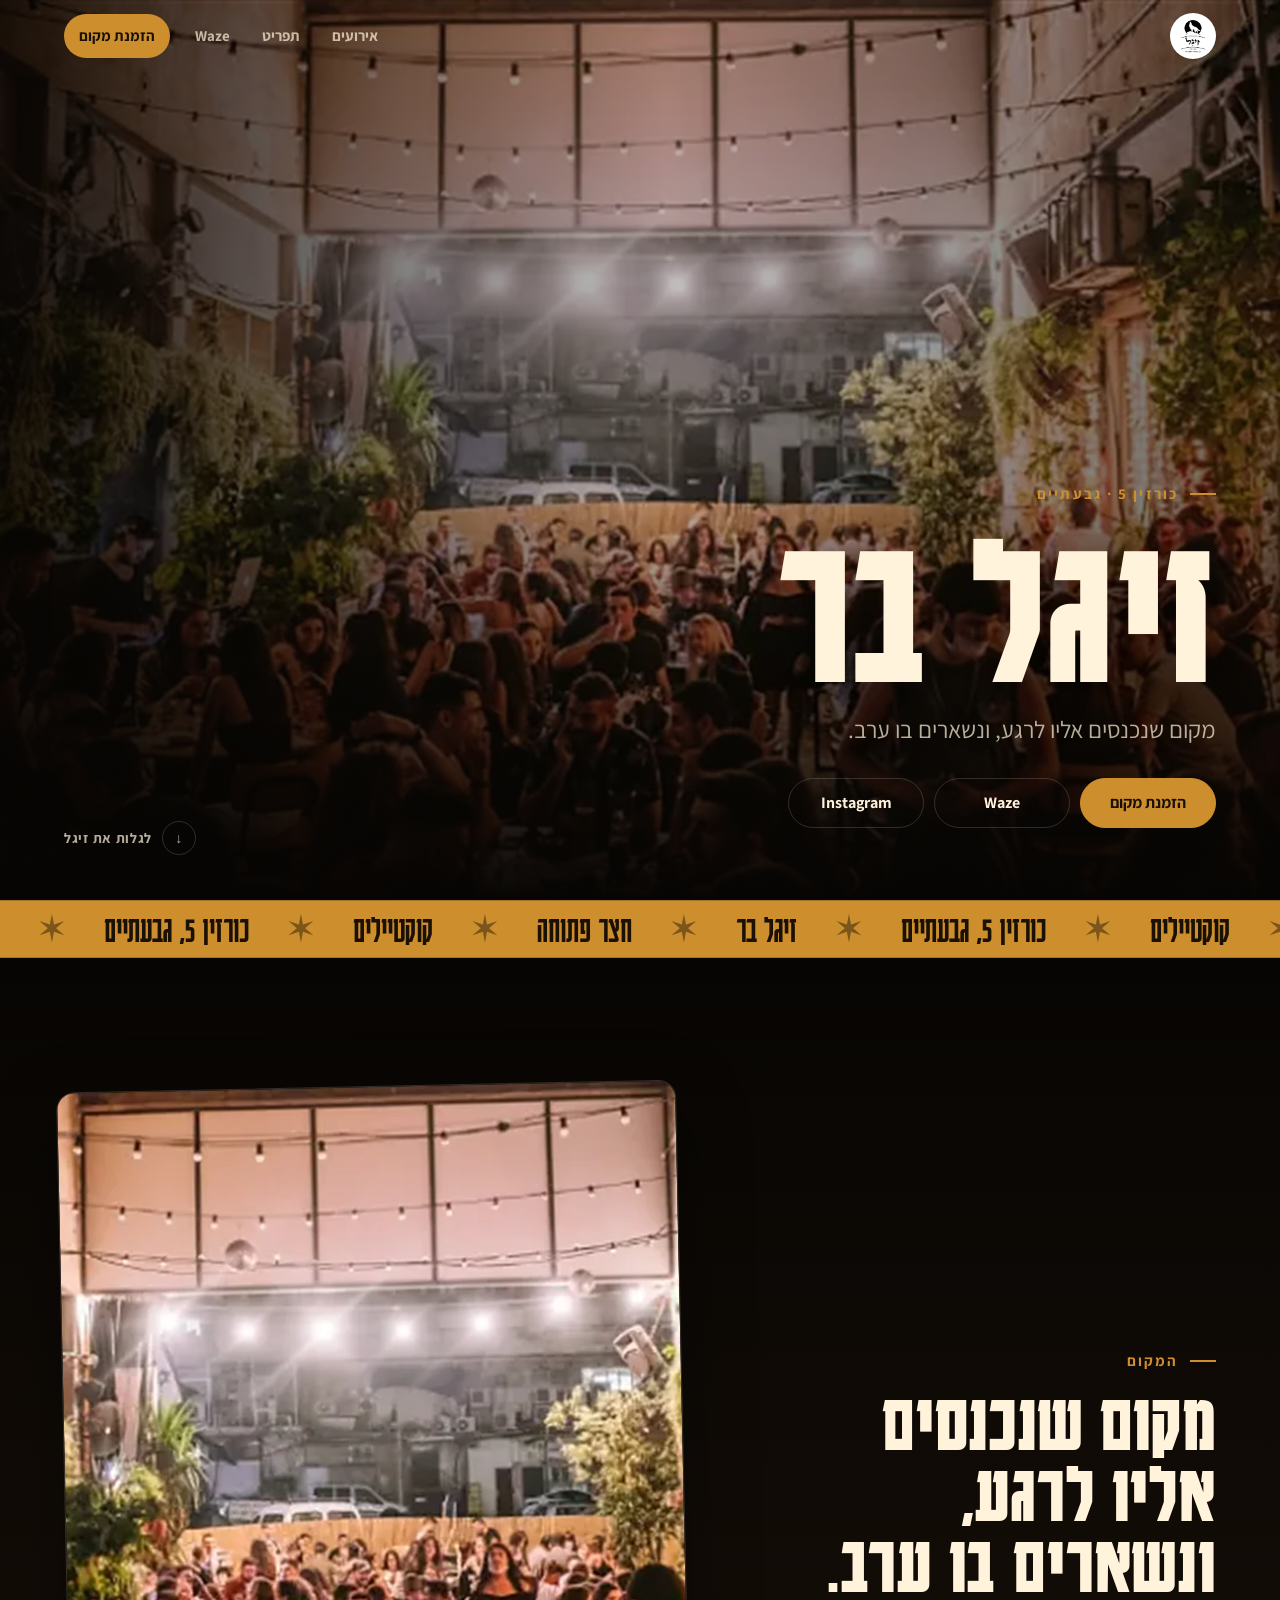
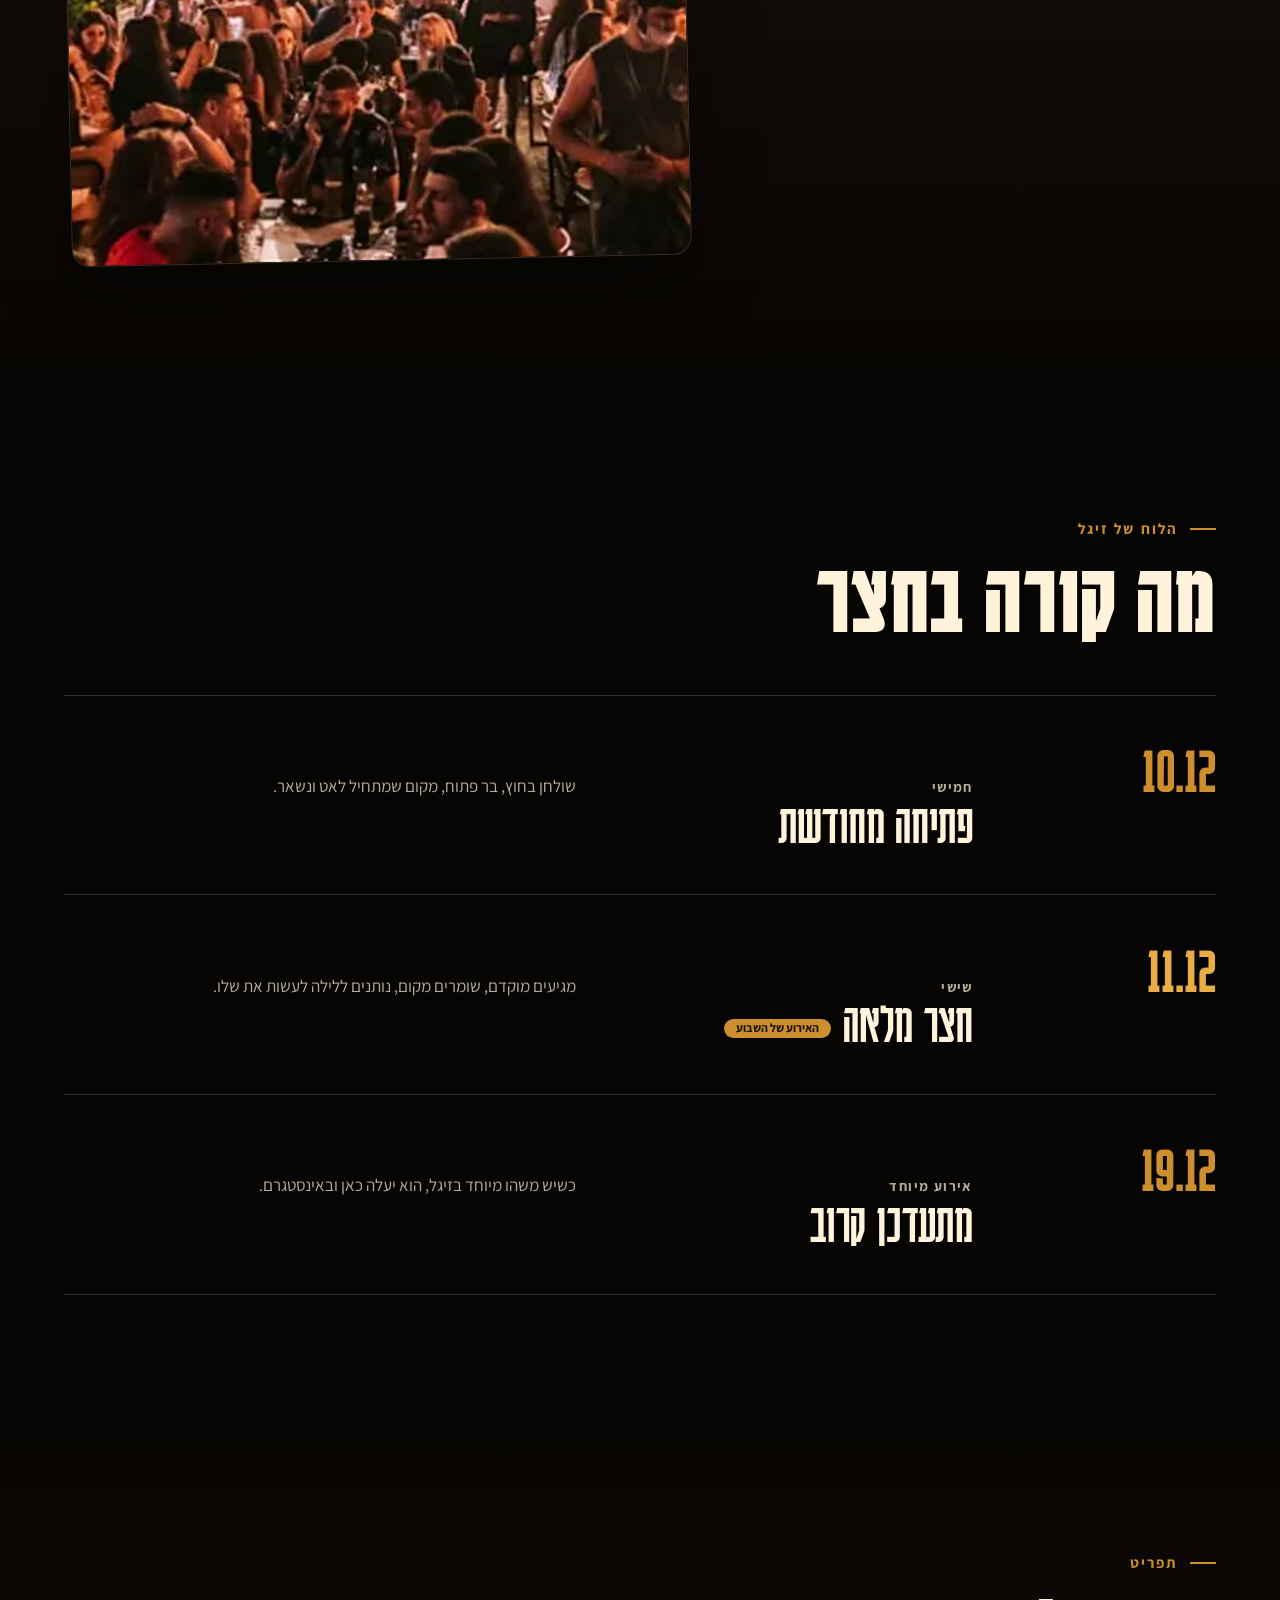
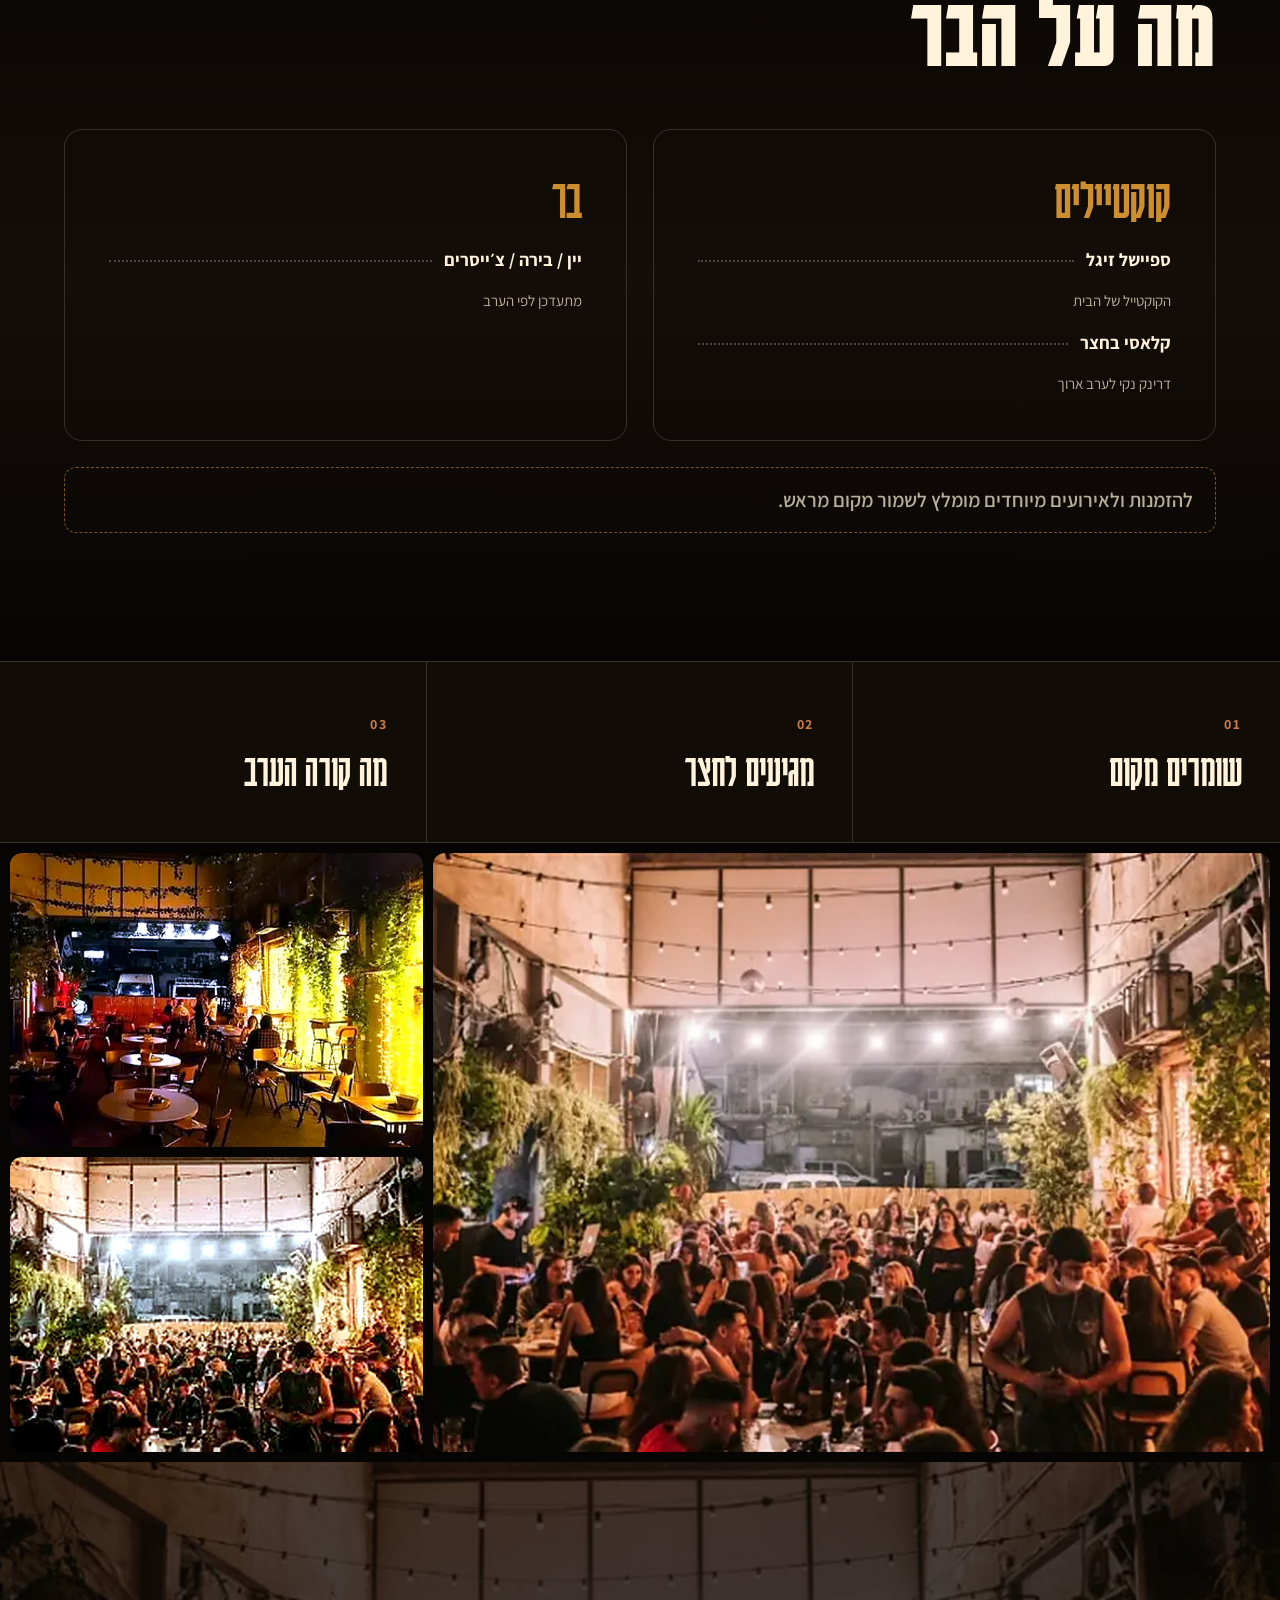
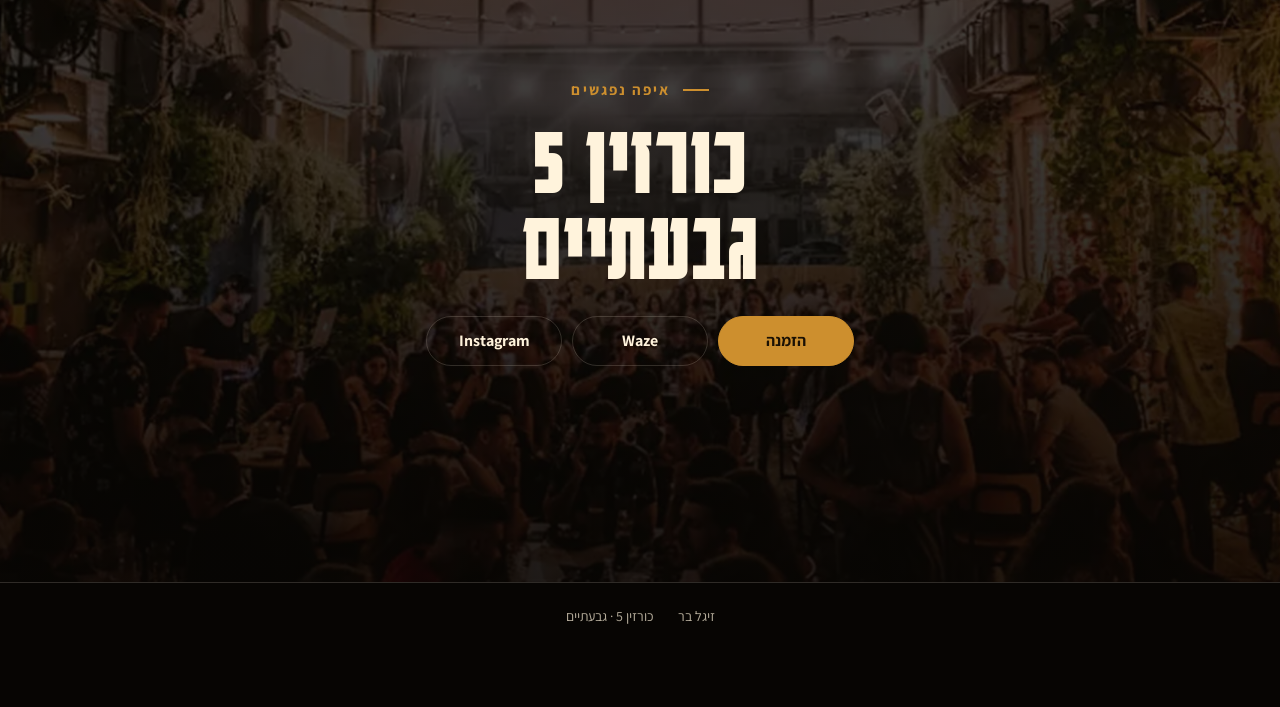
==== commit 33900e08: "Deploy source efeb244" ====
--- a/index.html
+++ b/index.html
@@ -1 +1 @@
-<!doctype html><html dir="rtl" lang="he"><head><meta charset="UTF-8"><meta content="width=device-width,initial-scale=1" name="viewport"><link href="assets/zigel-courtyard-hero.webp" rel="preload" as="image" fetchpriority="high" type="image/webp"><meta content="זיגל בר בכורזין 5, גבעתיים. חצר לילה, בר, הזמנות וניווט." name="description"><title>זיגל בר | כורזין 5, גבעתיים</title><link href="https://fonts.googleapis.com" rel="preconnect"><link href="https://fonts.gstatic.com" rel="preconnect" crossorigin><link href="https://fonts.googleapis.com/css2?family=Karantina:wght@400;700&family=Assistant:wght@400;600;700&display=swap" rel="stylesheet"><link href="styles.css?v=accessibility-01" rel="stylesheet"><noscript><style>.reveal{opacity:1!important;transform:none!important}</style></noscript></head><body><a href="#main-content" class="skip-link">דילוג לתוכן הראשי</a><header class="topbar" data-header><a href="#main-content" class="brand" aria-label="זיגל בר — חזרה לראש העמוד"><img alt="" src="assets/zigel-logo.png"></a><nav aria-label="קישורים מהירים" class="quick-links"><a href="#events">אירועים</a> <a href="#menu">תפריט</a> <a href="https://waze.com/ul/hsv8y2hrg1" data-link="waze" rel="noreferrer" target="_blank" aria-label="Waze (נפתח בחלון חדש)">Waze</a> <a href="https://ontopo.com/he/il/page/19664385" class="nav-booking" data-link="booking" rel="noreferrer" target="_blank" aria-label="הזמנת מקום (נפתח בחלון חדש)">הזמנת מקום</a></nav></header><main id="main-content" tabindex="-1"><section class="hero" aria-labelledby="hero-title"><div class="hero-bg" aria-hidden="true" data-image-bg="images.hero"></div><div class="hero-shade" aria-hidden="true"></div><div class="reveal hero-inner"><p class="eyebrow" data-content="site.eyebrow">כורזין 5 · גבעתיים</p><h1 data-content="site.title" id="hero-title">זיגל בר</h1><p class="lead" data-content="site.introTitle">מקום שנכנסים אליו לרגע, ונשארים בו ערב.</p><div class="hero-actions" aria-label="קישורי ערב"><a href="https://ontopo.com/he/il/page/19664385" class="button primary" data-link="booking" rel="noreferrer" target="_blank" aria-label="הזמנת מקום (נפתח בחלון חדש)">הזמנת מקום</a> <a href="https://waze.com/ul/hsv8y2hrg1" class="button" data-link="waze" rel="noreferrer" target="_blank" aria-label="Waze (נפתח בחלון חדש)">Waze</a> <a href="https://www.instagram.com/zigel.bar?igsh=MTJldmk5dXB6ZG5tbA==" class="button" data-link="instagram" rel="noreferrer" target="_blank" aria-label="Instagram (נפתח בחלון חדש)">Instagram</a></div></div><a href="#intro" class="hero-scroll"><span aria-hidden="true">↓</span> לגלות את זיגל</a></section><div class="marquee" aria-hidden="true" data-marquee><div class="marquee-track"><div class="marquee-group"><span>זיגל בר</span><span class="dot">✶</span><span>חצר פתוחה</span><span class="dot">✶</span><span>קוקטיילים</span><span class="dot">✶</span><span>כורזין 5, גבעתיים</span><span class="dot">✶</span></div><div class="marquee-group"><span>זיגל בר</span><span class="dot">✶</span><span>חצר פתוחה</span><span class="dot">✶</span><span>קוקטיילים</span><span class="dot">✶</span><span>כורזין 5, גבעתיים</span><span class="dot">✶</span></div></div></div><section class="intro" aria-label="המקום" id="intro"><div class="reveal intro-copy"><p class="eyebrow" data-content="site.introLabel">המקום</p><h2 data-content="site.introTitle">מקום שנכנסים אליו לרגע, ונשארים בו ערב.</h2></div><div class="reveal intro-photo"><img alt="ערב בזיגל בר" src="assets/zigel-courtyard-hero.webp" decoding="async" loading="lazy" data-image="images.intro"></div></section><section class="events" aria-label="מה קורה בזיגל" id="events"><div class="reveal events-heading"><p class="eyebrow">הלוח של זיגל</p><h2>מה קורה בחצר</h2></div><div class="event-board" data-events><article class="reveal event-card"><time>--</time><div><span>חמישי</span><strong>פותחים ערב</strong></div><p>שולחן בחוץ, בר פתוח, מקום שמתחיל לאט ונשאר.</p></article></div></section><section class="menu-section" aria-label="תפריט" id="menu"><div class="reveal menu-heading"><p class="eyebrow">תפריט</p><h2>מה על הבר</h2></div><div class="menu-grid" data-menu></div><p class="reveal notice" data-notice></p></section><section class="action-grid" aria-label="מה צריך לערב"><a href="https://ontopo.com/he/il/page/19664385" class="reveal action-card" data-link="booking" rel="noreferrer" target="_blank"><small>01</small> <strong>שומרים מקום</strong> </a><a href="https://waze.com/ul/hsv8y2hrg1" class="reveal action-card" data-link="waze" rel="noreferrer" target="_blank"><small>02</small> <strong>מגיעים לחצר</strong> </a><a href="https://www.instagram.com/zigel.bar?igsh=MTJldmk5dXB6ZG5tbA==" class="reveal action-card" data-link="instagram" rel="noreferrer" target="_blank"><small>03</small> <strong>מה קורה הערב</strong></a></section><section class="gallery" aria-label="רגעים מהחצר" data-gallery><figure class="reveal shot wide"><img alt="לילה מלא בזיגל בר" src="assets/zigel-courtyard-hero.webp" decoding="async" loading="lazy"></figure><figure class="reveal shot"><img alt="אור חם בחצר של זיגל" src="assets/courtyard-night-enhanced.webp" decoding="async" loading="lazy"></figure><figure class="reveal shot"><img alt="שולחנות בחצר של זיגל" src="assets/crowd-yard-enhanced.webp" decoding="async" loading="lazy"></figure></section><section class="location" aria-label="מיקום" data-image-bg="images.location"><div class="reveal location-panel"><p class="eyebrow" data-content="site.locationLabel">איפה נפגשים</p><h2 data-content="site.locationTitle">כורזין 5<br>גבעתיים</h2><div class="hero-actions compact"><a href="https://ontopo.com/he/il/page/19664385" class="button primary" data-link="booking" rel="noreferrer" target="_blank">הזמנה</a> <a href="https://waze.com/ul/hsv8y2hrg1" class="button" data-link="waze" rel="noreferrer" target="_blank">Waze</a> <a href="https://www.instagram.com/zigel.bar?igsh=MTJldmk5dXB6ZG5tbA==" class="button" data-link="instagram" rel="noreferrer" target="_blank">Instagram</a></div></div></section></main><footer class="site-footer"><span data-content="site.title">זיגל בר</span> <span data-content="site.eyebrow">כורזין 5 · גבעתיים</span></footer><a href="https://ontopo.com/he/il/page/19664385" class="mobile-book" data-link="booking" rel="noreferrer" target="_blank" aria-label="הזמנת מקום (נפתח בחלון חדש)">הזמנת מקום</a><script src="script.js?v=accessibility-01"></script></body></html>+<!doctype html><html dir="rtl" lang="he"><head><meta charset="UTF-8"><meta content="width=device-width,initial-scale=1" name="viewport"><link href="assets/zigel-courtyard-hero.webp" rel="preload" as="image" fetchpriority="high" type="image/webp"><meta content="זיגל בר בכורזין 5, גבעתיים. חצר לילה, בר, הזמנות וניווט." name="description"><title>זיגל בר | כורזין 5, גבעתיים</title><link href="https://fonts.googleapis.com" rel="preconnect"><link href="https://fonts.gstatic.com" rel="preconnect" crossorigin><link href="https://fonts.googleapis.com/css2?family=Karantina:wght@400;700&family=Assistant:wght@400;600;700&display=swap" rel="stylesheet"><link href="styles.css?v=accessibility-02" rel="stylesheet"><noscript><style>.reveal{opacity:1!important;transform:none!important}</style></noscript></head><body><a href="#main-content" class="skip-link">דילוג לתוכן הראשי</a><header class="topbar" data-header><a href="#main-content" class="brand" aria-label="זיגל בר — חזרה לראש העמוד"><img alt="" src="assets/zigel-logo.png"></a><nav aria-label="קישורים מהירים" class="quick-links"><a href="#events">אירועים</a> <a href="#menu">תפריט</a> <a href="https://waze.com/ul/hsv8y2hrg1" data-link="waze" rel="noreferrer" target="_blank" aria-label="Waze (נפתח בחלון חדש)">Waze</a> <a href="https://ontopo.com/he/il/page/19664385" class="nav-booking" data-link="booking" rel="noreferrer" target="_blank" aria-label="הזמנת מקום (נפתח בחלון חדש)">הזמנת מקום</a></nav></header><main id="main-content" tabindex="-1"><section class="hero" aria-labelledby="hero-title"><div class="hero-bg" aria-hidden="true" data-image-bg="images.hero"></div><div class="hero-shade" aria-hidden="true"></div><div class="reveal hero-inner"><p class="eyebrow" data-content="site.eyebrow">כורזין 5 · גבעתיים</p><h1 data-content="site.title" id="hero-title">זיגל בר</h1><p class="lead" data-content="site.introTitle">מקום שנכנסים אליו לרגע, ונשארים בו ערב.</p><div class="hero-actions" aria-label="קישורי ערב"><a href="https://ontopo.com/he/il/page/19664385" class="button primary" data-link="booking" rel="noreferrer" target="_blank" aria-label="הזמנת מקום (נפתח בחלון חדש)">הזמנת מקום</a> <a href="https://waze.com/ul/hsv8y2hrg1" class="button" data-link="waze" rel="noreferrer" target="_blank" aria-label="Waze (נפתח בחלון חדש)">Waze</a> <a href="https://www.instagram.com/zigel.bar?igsh=MTJldmk5dXB6ZG5tbA==" class="button" data-link="instagram" rel="noreferrer" target="_blank" aria-label="Instagram (נפתח בחלון חדש)">Instagram</a></div></div><a href="#intro" class="hero-scroll"><span aria-hidden="true">↓</span> לגלות את זיגל</a></section><div class="marquee" aria-hidden="true" data-marquee><div class="marquee-track"><div class="marquee-group"><span>זיגל בר</span><span class="dot">✶</span><span>חצר פתוחה</span><span class="dot">✶</span><span>קוקטיילים</span><span class="dot">✶</span><span>כורזין 5, גבעתיים</span><span class="dot">✶</span></div><div class="marquee-group"><span>זיגל בר</span><span class="dot">✶</span><span>חצר פתוחה</span><span class="dot">✶</span><span>קוקטיילים</span><span class="dot">✶</span><span>כורזין 5, גבעתיים</span><span class="dot">✶</span></div></div></div><section class="intro" aria-label="המקום" id="intro"><div class="reveal intro-copy"><p class="eyebrow" data-content="site.introLabel">המקום</p><h2 data-content="site.introTitle">מקום שנכנסים אליו לרגע, ונשארים בו ערב.</h2></div><div class="reveal intro-photo"><img alt="ערב בזיגל בר" src="assets/zigel-courtyard-hero.webp" decoding="async" loading="lazy" data-image="images.intro"></div></section><section class="events" aria-label="מה קורה בזיגל" id="events"><div class="reveal events-heading"><p class="eyebrow">הלוח של זיגל</p><h2>מה קורה בחצר</h2></div><div class="event-board" data-events><article class="reveal event-card"><time>--</time><div><span>חמישי</span><strong>פותחים ערב</strong></div><p>שולחן בחוץ, בר פתוח, מקום שמתחיל לאט ונשאר.</p></article></div></section><section class="menu-section" aria-label="תפריט" id="menu"><div class="reveal menu-heading"><p class="eyebrow">תפריט</p><h2>מה על הבר</h2></div><div class="menu-grid" data-menu></div><p class="reveal notice" data-notice></p></section><section class="action-grid" aria-label="מה צריך לערב"><a href="https://ontopo.com/he/il/page/19664385" class="reveal action-card" data-link="booking" rel="noreferrer" target="_blank"><small>01</small> <strong>שומרים מקום</strong> </a><a href="https://waze.com/ul/hsv8y2hrg1" class="reveal action-card" data-link="waze" rel="noreferrer" target="_blank"><small>02</small> <strong>מגיעים לחצר</strong> </a><a href="https://www.instagram.com/zigel.bar?igsh=MTJldmk5dXB6ZG5tbA==" class="reveal action-card" data-link="instagram" rel="noreferrer" target="_blank"><small>03</small> <strong>מה קורה הערב</strong></a></section><section class="gallery" aria-label="רגעים מהחצר" data-gallery><figure class="reveal shot wide"><img alt="לילה מלא בזיגל בר" src="assets/zigel-courtyard-hero.webp" decoding="async" loading="lazy"></figure><figure class="reveal shot"><img alt="אור חם בחצר של זיגל" src="assets/courtyard-night-enhanced.webp" decoding="async" loading="lazy"></figure><figure class="reveal shot"><img alt="שולחנות בחצר של זיגל" src="assets/crowd-yard-enhanced.webp" decoding="async" loading="lazy"></figure></section><section class="location" aria-label="מיקום" data-image-bg="images.location"><div class="reveal location-panel"><p class="eyebrow" data-content="site.locationLabel">איפה נפגשים</p><h2 data-content="site.locationTitle">כורזין 5<br>גבעתיים</h2><div class="hero-actions compact"><a href="https://ontopo.com/he/il/page/19664385" class="button primary" data-link="booking" rel="noreferrer" target="_blank">הזמנה</a> <a href="https://waze.com/ul/hsv8y2hrg1" class="button" data-link="waze" rel="noreferrer" target="_blank">Waze</a> <a href="https://www.instagram.com/zigel.bar?igsh=MTJldmk5dXB6ZG5tbA==" class="button" data-link="instagram" rel="noreferrer" target="_blank">Instagram</a></div></div></section></main><footer class="site-footer"><span data-content="site.title">זיגל בר</span> <span data-content="site.eyebrow">כורזין 5 · גבעתיים</span></footer><a href="https://ontopo.com/he/il/page/19664385" class="mobile-book" data-link="booking" rel="noreferrer" target="_blank" aria-label="הזמנת מקום (נפתח בחלון חדש)">הזמנת מקום</a><script src="script.js?v=accessibility-02"></script></body></html>
--- a/styles.css
+++ b/styles.css
@@ -1 +1 @@
-:root{--black:#070503;--deep:#120c07;--cream:#fff3dc;--muted:rgba(255, 243, 220, 0.7);--gold:#cd8f2e;--gold-bright:#e8ae45;--copper:#c97a45;--green:#93a267;--line:rgba(255, 243, 220, 0.16);--font-display:"Karantina","Heebo",sans-serif;--font-body:"Assistant","Heebo",Arial,sans-serif;--ease-out:cubic-bezier(.16, 1, .3, 1);--content-max:1360px;--gutter:clamp(18px, 5vw, 72px);--pad-x:max(var(--gutter), calc((100vw - var(--content-max)) / 2));--radius:18px}*{box-sizing:border-box}html{scroll-behavior:smooth}body{margin:0;background:var(--black);color:var(--cream);font-family:var(--font-body);font-size:17px;line-height:1.6;overflow-x:hidden}main{overflow:clip}main:focus{outline:0}section[id]{scroll-margin-top:96px}a{-webkit-tap-highlight-color:transparent;color:inherit;text-decoration:none;touch-action:manipulation}img{display:block;max-width:100%}::selection{background:var(--gold);color:var(--black)}:focus-visible{outline:3px solid var(--gold-bright);outline-offset:4px}.skip-link{background:var(--cream);border-radius:0 0 10px 10px;color:var(--black);font-weight:700;inset-block-start:0;inset-inline-start:var(--gutter);padding:10px 18px;position:fixed;transform:translateY(-120%);transition:transform 180ms var(--ease-out);z-index:100}.skip-link:focus{transform:translateY(0)}h1,h2{font-family:var(--font-display);font-weight:700;letter-spacing:.01em;margin:0}h1{font-size:clamp(110px, 17vw, 260px);line-height:.8;color:var(--cream);text-shadow:0 20px 50px rgba(0,0,0,.6)}h2{font-size:clamp(60px, 8vw, 130px);line-height:.84}.eyebrow{align-items:center;color:var(--gold);display:flex;font-size:15px;font-weight:700;gap:12px;letter-spacing:.14em;margin:0 0 12px}.eyebrow::before{background:var(--gold);content:"";height:2px;width:26px}.location .eyebrow{justify-content:center}.topbar{align-items:center;background:0 0;display:flex;inset:0 0 auto;justify-content:space-between;min-height:72px;padding:12px var(--pad-x);position:fixed;transition:background .3s,box-shadow .3s;z-index:50}.topbar.is-scrolled{background:rgba(7,5,3,.9);box-shadow:0 1px 0 var(--line),0 14px 40px rgba(0,0,0,.35)}@supports (backdrop-filter:blur(12px)){.topbar.is-scrolled{backdrop-filter:blur(12px);background:rgba(7,5,3,.72)}}.brand{border-radius:50%;display:inline-flex;flex:0 0 auto}.brand img{background:#fff;border-radius:50%;height:46px;object-fit:contain;padding:4px;width:46px}.quick-links{align-items:center;display:flex;gap:2px}.quick-links a{border-radius:999px;display:inline-flex;font-size:15px;font-weight:700;min-height:44px;align-items:center;padding:8px 15px;transition:color .2s ease,background .2s ease,transform 160ms var(--ease-out)}.quick-links a:not(.nav-booking){color:var(--muted)}.quick-links a:not(.nav-booking):hover{color:var(--cream)}.quick-links .nav-booking{background:var(--gold);color:#1a1104;margin-inline-start:8px}.quick-links .nav-booking:hover{background:var(--gold-bright)}.button{align-items:center;background:0 0;border:1px solid var(--line);border-radius:999px;display:inline-flex;font-size:16px;font-weight:700;justify-content:center;min-height:48px;min-width:136px;padding:11px 22px;transition:background .2s ease,color .2s ease,border-color .2s ease,transform 160ms var(--ease-out)}.button:hover{background:var(--cream);border-color:var(--cream);color:var(--black)}.button.primary{background:var(--gold);border-color:var(--gold);color:#1a1104}.button.primary:hover{background:var(--gold-bright);border-color:var(--gold-bright)}.hero{display:grid;align-content:end;min-height:100svh;overflow:hidden;padding:130px var(--pad-x) clamp(48px,8vh,96px);position:relative}.hero-bg,.hero-shade{inset:0;position:absolute}.hero-bg{background:url("assets/zigel-courtyard-hero.webp") center/cover no-repeat}.hero-shade{background:linear-gradient(90deg,rgba(7,5,3,.9),rgba(7,5,3,.25) 52%,rgba(7,5,3,.6)),linear-gradient(0deg,var(--black),transparent 44%)}.hero-inner{position:relative;z-index:2;max-width:900px}.hero-inner p.lead{color:var(--muted);font-size:clamp(18px, 2.2vw, 24px);font-weight:400;margin:18px 0 0;max-width:520px}.hero-actions{display:flex;flex-wrap:wrap;gap:10px;margin-top:30px}.hero-scroll{align-items:center;bottom:40px;color:var(--muted);display:inline-flex;font-size:14px;font-weight:700;gap:10px;inset-inline-end:var(--pad-x);letter-spacing:.05em;min-height:44px;position:absolute;transition:color .2s;z-index:2}.hero-scroll span{align-items:center;border:1px solid var(--line);border-radius:50%;display:inline-flex;height:34px;justify-content:center;width:34px}.hero-scroll:hover{color:var(--cream)}.marquee{background:var(--gold);border-block:1px solid rgba(0,0,0,.2);overflow:hidden;padding:9px 0}.marquee-track{animation:marqueeScroll var(--marquee-duration,40s) linear infinite;display:flex;width:max-content;will-change:transform}.marquee-group{display:flex;flex:0 0 auto;gap:36px;padding-inline-end:36px}.marquee-group span{color:#1a1104;font-family:var(--font-display);font-size:clamp(24px, 3vw, 38px);line-height:1;white-space:nowrap}.marquee-group span.dot{opacity:.45}.intro{align-items:center;background:linear-gradient(180deg,var(--black),var(--deep) 60%,var(--black));display:grid;gap:clamp(42px,7vw,110px);grid-template-columns:minmax(0,5fr) minmax(0,7fr);padding:clamp(90px,10vw,150px) var(--pad-x)}.intro-copy h2{font-size:clamp(52px, 6.6vw, 104px)}.intro-photo{aspect-ratio:4/5;border:1px solid var(--line);border-radius:var(--radius);box-shadow:0 24px 70px rgba(0,0,0,.4);overflow:hidden;transform:rotate(-1.2deg)}.intro-photo img{height:100%;object-fit:cover;width:100%}.events{background:var(--black);padding:clamp(90px,10vw,150px) var(--pad-x)}.events-heading,.menu-heading{margin-bottom:clamp(28px,5vw,56px)}.event-board{border-top:1px solid var(--line);display:grid}.event-card{align-items:baseline;border-bottom:1px solid var(--line);display:grid;gap:6px clamp(18px,3vw,44px);grid-template-columns:minmax(110px,.8fr) 1.4fr 2fr;padding:clamp(24px,3.4vw,44px) 0;transition:background .2s}.event-card:hover{background:rgba(255,243,220,.03)}.event-card time{color:var(--gold);display:block;font-family:var(--font-display);font-size:clamp(44px, 5.4vw, 84px);line-height:.85}.event-card span{color:var(--muted);display:block;font-size:14px;font-weight:700;letter-spacing:.1em}.event-card strong{font-family:var(--font-display);font-size:clamp(38px, 4.4vw, 66px);font-weight:400;line-height:.9}.event-card p{color:var(--muted);font-size:17px;margin:0;max-width:420px}.event-card.featured time{color:var(--gold-bright)}.event-card.featured strong::after{background:var(--gold);border-radius:999px;color:#1a1104;content:"האירוע של השבוע";display:inline-block;font-family:var(--font-body);font-size:12px;font-weight:700;margin-inline-start:12px;padding:4px 12px;vertical-align:middle}.menu-section{background:linear-gradient(180deg,var(--black),#140d08 55%,var(--black));padding:clamp(90px,10vw,150px) var(--pad-x)}.menu-grid{display:grid;gap:clamp(14px,2vw,26px);grid-template-columns:repeat(2,minmax(0,1fr))}.menu-card{border:1px solid var(--line);border-radius:var(--radius);overflow:hidden;padding:clamp(26px,3.6vw,44px)}.menu-card-image{border-radius:10px;height:180px;margin-bottom:22px;overflow:hidden}.menu-card-image img{height:100%;object-fit:cover;width:100%}.menu-card h3{color:var(--gold);font-family:var(--font-display);font-size:clamp(40px, 4.4vw, 64px);font-weight:400;line-height:.9;margin:0 0 22px}.menu-card ul{display:grid;gap:16px;list-style:none;margin:0;padding:0}.menu-card li{align-items:baseline;display:flex;gap:12px}.menu-card li>div{display:contents}.menu-card strong{font-size:18px;font-weight:700;white-space:nowrap;order:1}.menu-card li::after{border-bottom:2px dotted rgba(255,243,220,.25);content:"";flex:1;order:2;transform:translateY(-4px)}.menu-card span{color:var(--muted);display:block;font-size:15px;margin-top:2px;order:4;flex-basis:100%}.menu-card em{color:var(--gold);font-style:normal;font-weight:700;order:3;white-space:nowrap}.menu-card li{flex-wrap:wrap}.notice{border:1px dashed rgba(246,182,77,.45);border-radius:12px;color:var(--muted);font-size:clamp(16px, 2vw, 20px);font-weight:600;margin:26px 0 0;padding:16px 22px}.action-grid{background:var(--deep);border-block:1px solid var(--line);display:grid;grid-template-columns:repeat(3,1fr)}.action-card{border-inline-start:1px solid var(--line);display:grid;gap:14px;padding:clamp(28px,4vw,56px) clamp(20px,3vw,44px);min-height:44px;transition:background .2s ease,transform 160ms var(--ease-out)}.action-card:first-child{border-inline-start:0}.action-card:hover{background:rgba(246,182,77,.07)}.action-card small{color:var(--copper);font-size:14px;font-weight:700;letter-spacing:.12em}.action-card strong{font-family:var(--font-display);font-size:clamp(34px, 3.6vw, 56px);font-weight:400;line-height:.9}.gallery{background:var(--black);display:grid;gap:10px;grid-auto-rows:minmax(200px,23vw);grid-template-columns:repeat(12,minmax(0,1fr));padding:10px}.shot{border-radius:12px;grid-column:span 4;margin:0;overflow:hidden}.shot.wide{grid-column:span 8;grid-row:span 2}.shot img{height:100%;object-fit:cover;transition:transform .6s var(--ease-out);width:100%}.shot:hover img{transform:scale(1.05)}.location{background:linear-gradient(rgba(7,5,3,.72),rgba(7,5,3,.9)),url("assets/zigel-courtyard-hero.webp") center/cover;display:grid;min-height:80svh;padding:clamp(90px,11vw,160px) var(--pad-x);place-items:center;text-align:center}.location-panel{max-width:860px}.location .hero-actions{justify-content:center}.site-footer{background:var(--black);border-top:1px solid var(--line);color:var(--muted);display:flex;flex-wrap:wrap;font-size:14px;gap:8px 24px;justify-content:center;padding:22px var(--pad-x) 80px}.mobile-book{background:var(--gold);border-radius:999px;bottom:14px;box-shadow:0 14px 40px rgba(0,0,0,.45);color:#1a1104;display:none;font-size:17px;font-weight:700;inset-inline:16px;justify-content:center;min-height:54px;padding:14px;position:fixed;z-index:60}.action-card:active,.button:active,.hero-scroll:active,.mobile-book:active,.quick-links a:active{transform:scale(.98)}.reveal{opacity:0;transform:translateY(26px);transition:opacity .7s ease var(--reveal-delay, 0ms),transform 750ms var(--ease-out) var(--reveal-delay, 0ms)}.reveal.is-visible{opacity:1;transform:translateY(0)}.intro-photo.reveal{transform:translateY(26px) rotate(-1.2deg)}.intro-photo.reveal.is-visible{transform:rotate(-1.2deg)}@keyframes marqueeScroll{from{transform:translateX(0)}to{transform:translateX(-50%)}}@media (max-width:900px){.quick-links a:not(.nav-booking){display:none}.intro,.menu-grid{grid-template-columns:1fr}.event-card{grid-template-columns:minmax(96px,auto) 1fr}.event-card p{grid-column:2}.action-grid{grid-template-columns:1fr}.action-card{border-inline-start:0;border-top:1px solid var(--line)}.action-card:first-child{border-top:0}.gallery{grid-auto-rows:minmax(240px,48vw);grid-template-columns:1fr 1fr}.shot{grid-column:auto;grid-row:auto}.shot.wide{grid-column:1/-1}}@media (max-width:560px){.topbar{min-height:64px;padding-block:8px}.brand img{height:42px;width:42px}.hero{padding:110px 18px 40px}h1{font-size:clamp(96px, 30vw, 150px)}h2{font-size:clamp(52px, 15vw, 84px)}.hero-actions .button{flex:1 1 calc(50% - 5px);min-width:0}.hero-actions .button.primary{flex-basis:100%}.hero-scroll{display:none}.intro{gap:48px}.event-card{grid-template-columns:1fr;padding-block:26px}.event-card p{grid-column:1}.gallery{grid-auto-rows:minmax(240px,74vw);grid-template-columns:1fr}.location .button{flex:1 1 100%}.mobile-book{display:flex}.site-footer{padding-bottom:92px}}@media (prefers-reduced-motion:reduce){html{scroll-behavior:auto}.marquee-track{animation:none}.marquee-group+.marquee-group{display:none}.reveal{opacity:1;transform:none;transition:none}.intro-photo.reveal{transform:rotate(-1.2deg)}.shot img,.shot:hover img{transform:none;transition:none}.action-card,.button,.hero-scroll,.mobile-book,.quick-links a,.skip-link,.topbar{transition:none}.action-card:active,.button:active,.hero-scroll:active,.mobile-book:active,.quick-links a:active{transform:none}}@media (forced-colors:active){.button,.mobile-book,.nav-booking{border:1px solid ButtonText}:focus-visible{outline-color:Highlight}}+:root{--black:#070503;--deep:#120c07;--cream:#fff3dc;--muted:rgba(255, 243, 220, 0.7);--gold:#cd8f2e;--gold-bright:#e8ae45;--copper:#c97a45;--green:#93a267;--line:rgba(255, 243, 220, 0.16);--font-display:"Karantina","Heebo",sans-serif;--font-body:"Assistant","Heebo",Arial,sans-serif;--ease-out:cubic-bezier(.16, 1, .3, 1);--content-max:1360px;--gutter:clamp(18px, 5vw, 72px);--pad-x:max(var(--gutter), calc((100vw - var(--content-max)) / 2));--radius:18px}*{box-sizing:border-box}html{scroll-behavior:smooth}body{margin:0;background:var(--black);color:var(--cream);font-family:var(--font-body);font-size:17px;line-height:1.6;overflow-x:hidden}main{overflow:clip}main:focus{outline:0}section[id]{scroll-margin-top:96px}a{-webkit-tap-highlight-color:transparent;color:inherit;text-decoration:none;touch-action:manipulation}img{display:block;max-width:100%}::selection{background:var(--gold);color:var(--black)}:focus-visible{outline:3px solid var(--gold-bright);outline-offset:4px}.skip-link{background:var(--cream);border-radius:0 0 10px 10px;color:var(--black);font-weight:700;inset-block-start:0;inset-inline-start:var(--gutter);padding:10px 18px;position:fixed;transform:translateY(-120%);transition:transform 180ms var(--ease-out);z-index:100}.skip-link:focus{transform:translateY(0)}h1,h2{font-family:var(--font-display);font-weight:700;letter-spacing:.01em;margin:0}h1{font-size:clamp(110px, 17vw, 260px);line-height:.8;color:var(--cream);text-shadow:0 20px 50px rgba(0,0,0,.6)}h2{font-size:clamp(60px, 8vw, 130px);line-height:.84}.eyebrow{align-items:center;color:var(--gold);display:flex;font-size:15px;font-weight:700;gap:12px;letter-spacing:.14em;margin:0 0 12px}.eyebrow::before{background:var(--gold);content:"";height:2px;width:26px}.location .eyebrow{justify-content:center}.topbar{align-items:center;background:0 0;display:flex;inset:0 0 auto;justify-content:space-between;min-height:72px;padding:12px var(--pad-x);position:fixed;transition:background .3s,box-shadow .3s;z-index:50}.topbar.is-scrolled{background:rgba(7,5,3,.9);box-shadow:0 1px 0 var(--line),0 14px 40px rgba(0,0,0,.35)}@supports (backdrop-filter:blur(12px)){.topbar.is-scrolled{backdrop-filter:blur(12px);background:rgba(7,5,3,.72)}}.brand{border-radius:50%;display:inline-flex;flex:0 0 auto}.brand img{background:#fff;border-radius:50%;height:46px;object-fit:contain;padding:4px;width:46px}.quick-links{align-items:center;display:flex;gap:2px}.quick-links a{border-radius:999px;display:inline-flex;font-size:15px;font-weight:700;min-height:44px;align-items:center;padding:8px 15px;transition:color .2s ease,background .2s ease,transform 160ms var(--ease-out)}.quick-links a:not(.nav-booking){color:var(--muted)}.quick-links a:not(.nav-booking):hover{color:var(--cream)}.quick-links .nav-booking{background:var(--gold);color:#1a1104;margin-inline-start:8px}.quick-links .nav-booking:hover{background:var(--gold-bright)}.button{align-items:center;background:0 0;border:1px solid var(--line);border-radius:999px;display:inline-flex;font-size:16px;font-weight:700;justify-content:center;min-height:48px;min-width:136px;padding:11px 22px;transition:background .2s ease,color .2s ease,border-color .2s ease,transform 160ms var(--ease-out)}.button:hover{background:var(--cream);border-color:var(--cream);color:var(--black)}.button.primary{background:var(--gold);border-color:var(--gold);color:#1a1104}.button.primary:hover{background:var(--gold-bright);border-color:var(--gold-bright)}.hero{display:grid;align-content:end;min-height:100svh;overflow:hidden;padding:130px var(--pad-x) clamp(48px,8vh,96px);position:relative}.hero-bg,.hero-shade{inset:0;position:absolute}.hero-bg{background:url("assets/zigel-courtyard-hero.webp") center/cover no-repeat}.hero-shade{background:linear-gradient(90deg,rgba(7,5,3,.9),rgba(7,5,3,.25) 52%,rgba(7,5,3,.6)),linear-gradient(0deg,var(--black),transparent 44%)}.hero-inner{position:relative;z-index:2;max-width:900px}.hero-inner p.lead{color:var(--muted);font-size:clamp(18px, 2.2vw, 24px);font-weight:400;margin:18px 0 0;max-width:520px}.hero-actions{display:flex;flex-wrap:wrap;gap:10px;margin-top:30px}.hero-scroll{align-items:center;bottom:40px;color:var(--muted);display:inline-flex;font-size:14px;font-weight:700;gap:10px;inset-inline-end:var(--pad-x);letter-spacing:.05em;min-height:44px;position:absolute;transition:color .2s;z-index:2}.hero-scroll span{align-items:center;border:1px solid var(--line);border-radius:50%;display:inline-flex;height:34px;justify-content:center;width:34px}.hero-scroll:hover{color:var(--cream)}.marquee{background:var(--gold);border-block:1px solid rgba(0,0,0,.2);direction:ltr;overflow:hidden;padding:9px 0}.marquee-track{animation:marqueeScroll var(--marquee-duration,40s) linear infinite;display:flex;width:max-content;will-change:transform}.marquee-group{direction:rtl;display:flex;flex:0 0 auto;gap:36px;padding-inline-end:36px}.marquee-group span{color:#1a1104;font-family:var(--font-display);font-size:clamp(24px, 3vw, 38px);line-height:1;white-space:nowrap}.marquee-group span.dot{opacity:.45}.intro{align-items:center;background:linear-gradient(180deg,var(--black),var(--deep) 60%,var(--black));display:grid;gap:clamp(42px,7vw,110px);grid-template-columns:minmax(0,5fr) minmax(0,7fr);padding:clamp(90px,10vw,150px) var(--pad-x)}.intro-copy h2{font-size:clamp(52px, 6.6vw, 104px)}.intro-photo{aspect-ratio:4/5;border:1px solid var(--line);border-radius:var(--radius);box-shadow:0 24px 70px rgba(0,0,0,.4);overflow:hidden;transform:rotate(-1.2deg)}.intro-photo img{height:100%;object-fit:cover;width:100%}.events{background:var(--black);padding:clamp(90px,10vw,150px) var(--pad-x)}.events-heading,.menu-heading{margin-bottom:clamp(28px,5vw,56px)}.event-board{border-top:1px solid var(--line);display:grid}.event-card{align-items:baseline;border-bottom:1px solid var(--line);display:grid;gap:6px clamp(18px,3vw,44px);grid-template-columns:minmax(110px,.8fr) 1.4fr 2fr;padding:clamp(24px,3.4vw,44px) 0;transition:background .2s}.event-card:hover{background:rgba(255,243,220,.03)}.event-card time{color:var(--gold);display:block;font-family:var(--font-display);font-size:clamp(44px, 5.4vw, 84px);line-height:.85}.event-card span{color:var(--muted);display:block;font-size:14px;font-weight:700;letter-spacing:.1em}.event-card strong{font-family:var(--font-display);font-size:clamp(38px, 4.4vw, 66px);font-weight:400;line-height:.9}.event-card p{color:var(--muted);font-size:17px;margin:0;max-width:420px}.event-card.featured time{color:var(--gold-bright)}.event-card.featured strong::after{background:var(--gold);border-radius:999px;color:#1a1104;content:"האירוע של השבוע";display:inline-block;font-family:var(--font-body);font-size:12px;font-weight:700;margin-inline-start:12px;padding:4px 12px;vertical-align:middle}.menu-section{background:linear-gradient(180deg,var(--black),#140d08 55%,var(--black));padding:clamp(90px,10vw,150px) var(--pad-x)}.menu-grid{display:grid;gap:clamp(14px,2vw,26px);grid-template-columns:repeat(2,minmax(0,1fr))}.menu-card{border:1px solid var(--line);border-radius:var(--radius);overflow:hidden;padding:clamp(26px,3.6vw,44px)}.menu-card-image{border-radius:10px;height:180px;margin-bottom:22px;overflow:hidden}.menu-card-image img{height:100%;object-fit:cover;width:100%}.menu-card h3{color:var(--gold);font-family:var(--font-display);font-size:clamp(40px, 4.4vw, 64px);font-weight:400;line-height:.9;margin:0 0 22px}.menu-card ul{display:grid;gap:16px;list-style:none;margin:0;padding:0}.menu-card li{align-items:baseline;display:flex;gap:12px}.menu-card li>div{display:contents}.menu-card strong{font-size:18px;font-weight:700;white-space:nowrap;order:1}.menu-card li::after{border-bottom:2px dotted rgba(255,243,220,.25);content:"";flex:1;order:2;transform:translateY(-4px)}.menu-card span{color:var(--muted);display:block;font-size:15px;margin-top:2px;order:4;flex-basis:100%}.menu-card em{color:var(--gold);font-style:normal;font-weight:700;order:3;white-space:nowrap}.menu-card li{flex-wrap:wrap}.notice{border:1px dashed rgba(246,182,77,.45);border-radius:12px;color:var(--muted);font-size:clamp(16px, 2vw, 20px);font-weight:600;margin:26px 0 0;padding:16px 22px}.action-grid{background:var(--deep);border-block:1px solid var(--line);display:grid;grid-template-columns:repeat(3,1fr)}.action-card{border-inline-start:1px solid var(--line);display:grid;gap:14px;padding:clamp(28px,4vw,56px) clamp(20px,3vw,44px);min-height:44px;transition:background .2s ease,transform 160ms var(--ease-out)}.action-card:first-child{border-inline-start:0}.action-card:hover{background:rgba(246,182,77,.07)}.action-card small{color:var(--copper);font-size:14px;font-weight:700;letter-spacing:.12em}.action-card strong{font-family:var(--font-display);font-size:clamp(34px, 3.6vw, 56px);font-weight:400;line-height:.9}.gallery{background:var(--black);display:grid;gap:10px;grid-auto-rows:minmax(200px,23vw);grid-template-columns:repeat(12,minmax(0,1fr));padding:10px}.shot{border-radius:12px;grid-column:span 4;margin:0;overflow:hidden}.shot.wide{grid-column:span 8;grid-row:span 2}.shot img{height:100%;object-fit:cover;transition:transform .6s var(--ease-out);width:100%}.shot:hover img{transform:scale(1.05)}.location{background:linear-gradient(rgba(7,5,3,.72),rgba(7,5,3,.9)),url("assets/zigel-courtyard-hero.webp") center/cover;display:grid;min-height:80svh;padding:clamp(90px,11vw,160px) var(--pad-x);place-items:center;text-align:center}.location-panel{max-width:860px}.location .hero-actions{justify-content:center}.site-footer{background:var(--black);border-top:1px solid var(--line);color:var(--muted);display:flex;flex-wrap:wrap;font-size:14px;gap:8px 24px;justify-content:center;padding:22px var(--pad-x) 80px}.mobile-book{background:var(--gold);border-radius:999px;bottom:14px;box-shadow:0 14px 40px rgba(0,0,0,.45);color:#1a1104;display:none;font-size:17px;font-weight:700;inset-inline:16px;justify-content:center;min-height:54px;padding:14px;position:fixed;z-index:60}.action-card:active,.button:active,.hero-scroll:active,.mobile-book:active,.quick-links a:active{transform:scale(.98)}.reveal{opacity:0;transform:translateY(26px);transition:opacity .7s ease var(--reveal-delay, 0ms),transform 750ms var(--ease-out) var(--reveal-delay, 0ms)}.reveal.is-visible{opacity:1;transform:translateY(0)}.intro-photo.reveal{transform:translateY(26px) rotate(-1.2deg)}.intro-photo.reveal.is-visible{transform:rotate(-1.2deg)}@keyframes marqueeScroll{from{transform:translate3d(0,0,0)}to{transform:translate3d(var(--marquee-distance,-50%),0,0)}}@media (max-width:900px){.quick-links a:not(.nav-booking){display:none}.intro,.menu-grid{grid-template-columns:1fr}.event-card{grid-template-columns:minmax(96px,auto) 1fr}.event-card p{grid-column:2}.action-grid{grid-template-columns:1fr}.action-card{border-inline-start:0;border-top:1px solid var(--line)}.action-card:first-child{border-top:0}.gallery{grid-auto-rows:minmax(240px,48vw);grid-template-columns:1fr 1fr}.shot{grid-column:auto;grid-row:auto}.shot.wide{grid-column:1/-1}}@media (max-width:560px){.topbar{min-height:64px;padding-block:8px}.brand img{height:42px;width:42px}.hero{padding:110px 18px 40px}h1{font-size:clamp(96px, 30vw, 150px)}h2{font-size:clamp(52px, 15vw, 84px)}.hero-actions .button{flex:1 1 calc(50% - 5px);min-width:0}.hero-actions .button.primary{flex-basis:100%}.hero-scroll{display:none}.intro{gap:48px}.event-card{grid-template-columns:1fr;padding-block:26px}.event-card p{grid-column:1}.gallery{grid-auto-rows:minmax(240px,74vw);grid-template-columns:1fr}.location .button{flex:1 1 100%}.mobile-book{display:flex}.site-footer{padding-bottom:92px}}@media (prefers-reduced-motion:reduce){html{scroll-behavior:auto}.marquee-track{animation:none}.marquee-group+.marquee-group{display:none}.reveal{opacity:1;transform:none;transition:none}.intro-photo.reveal{transform:rotate(-1.2deg)}.shot img,.shot:hover img{transform:none;transition:none}.action-card,.button,.hero-scroll,.mobile-book,.quick-links a,.skip-link,.topbar{transition:none}.action-card:active,.button:active,.hero-scroll:active,.mobile-book:active,.quick-links a:active{transform:none}}@media (forced-colors:active){.button,.mobile-book,.nav-booking{border:1px solid ButtonText}:focus-visible{outline-color:Highlight}}
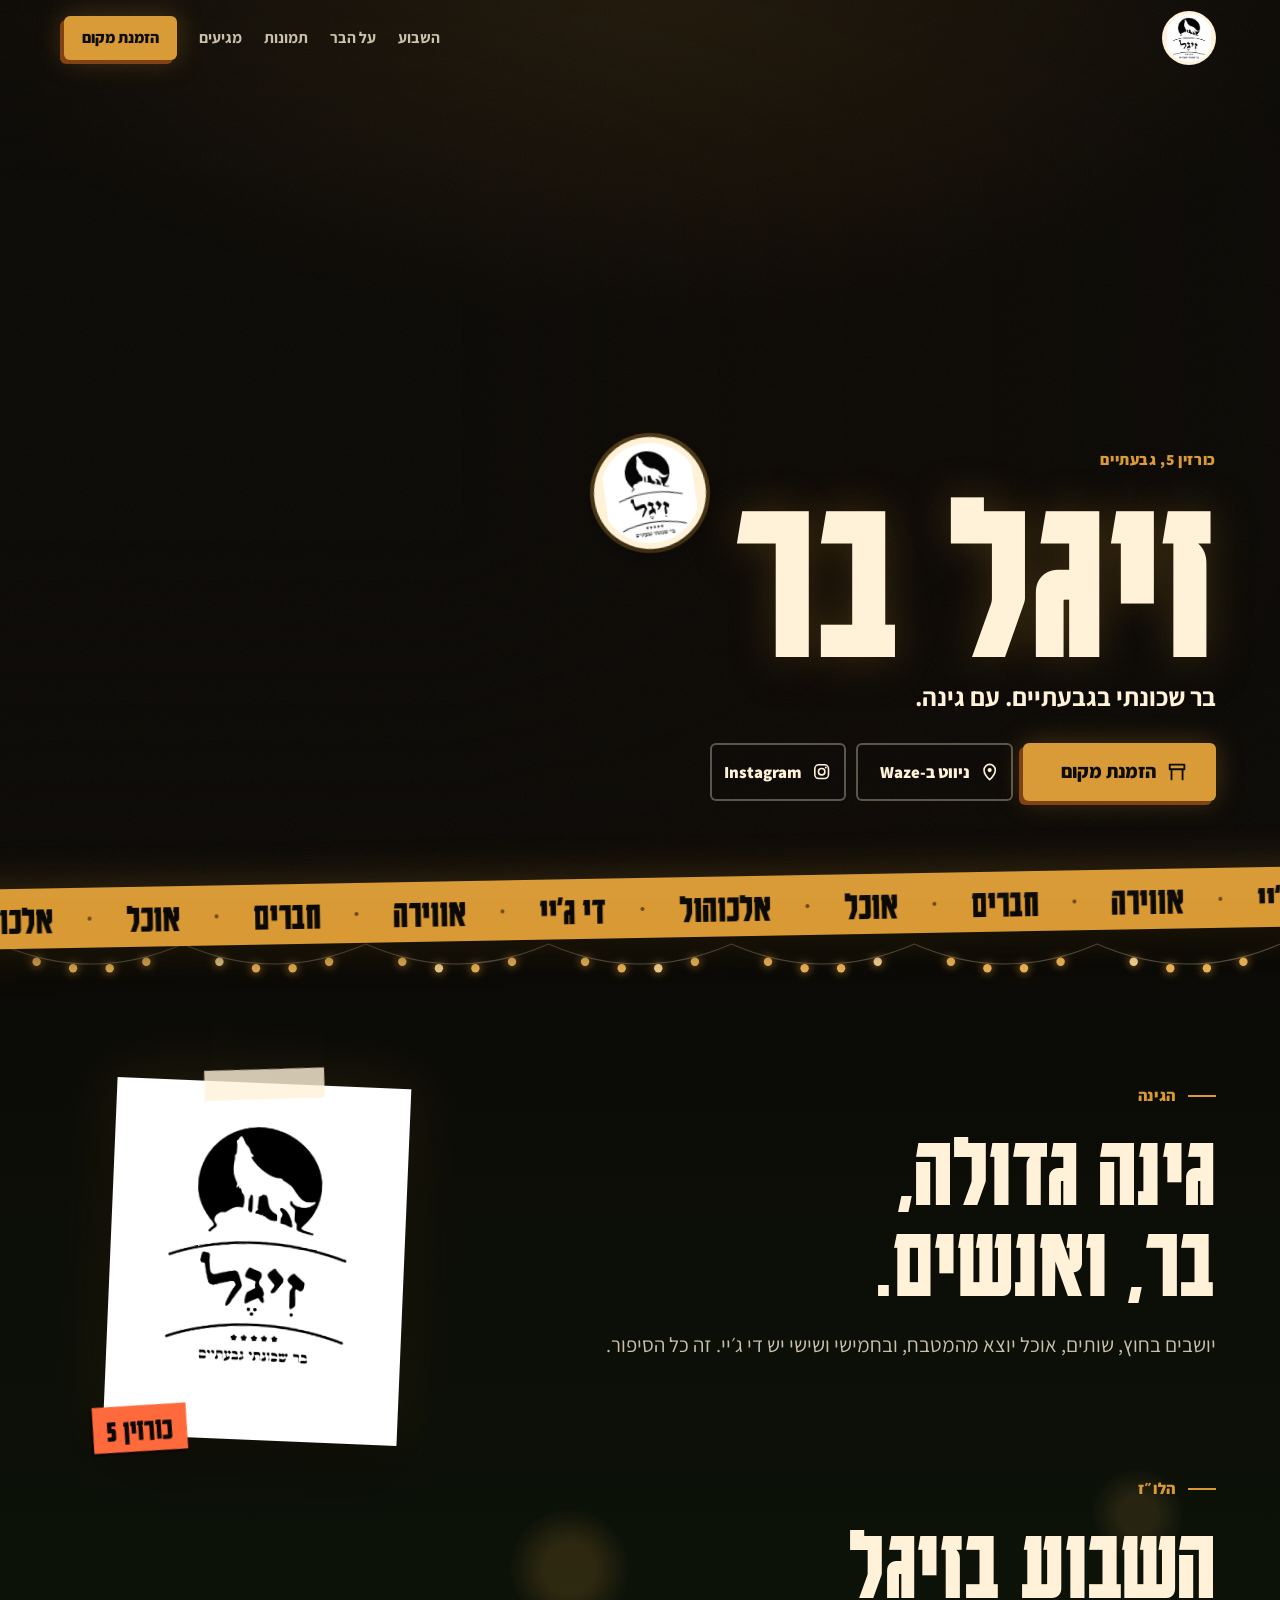
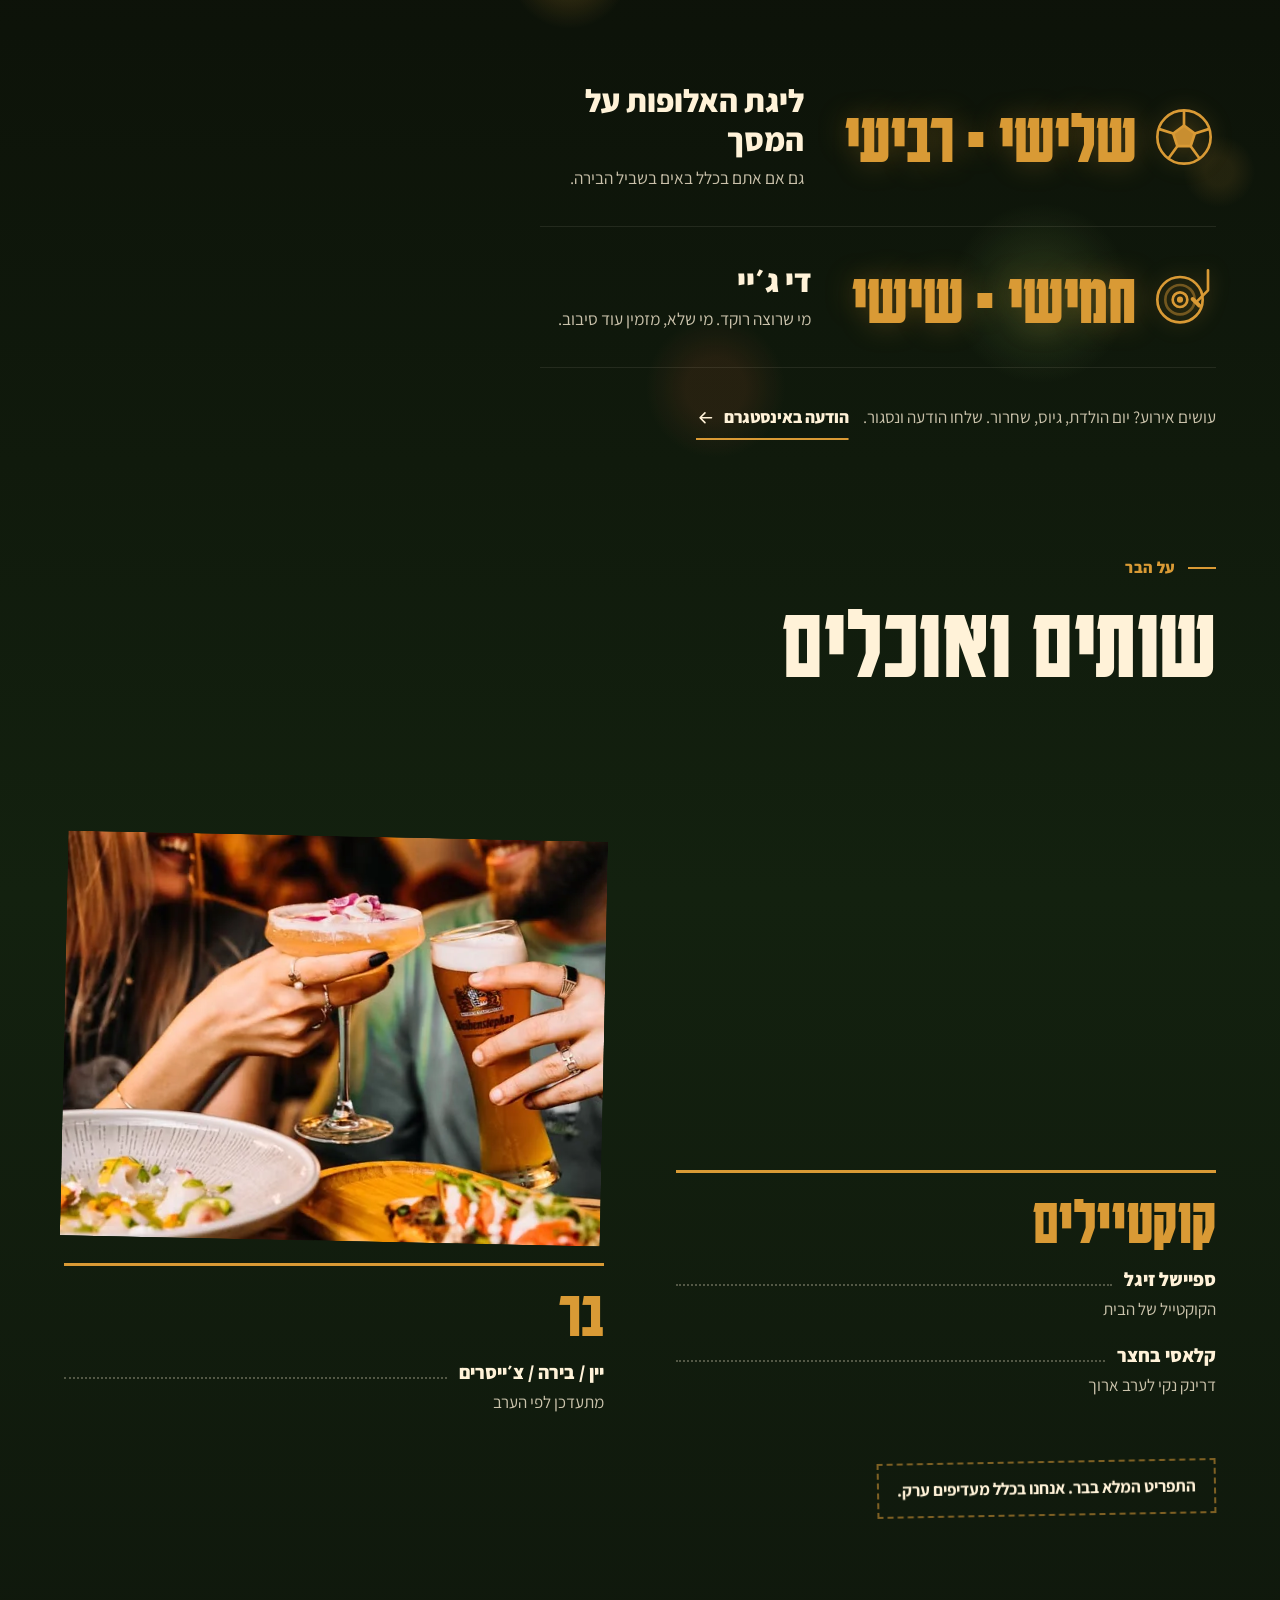
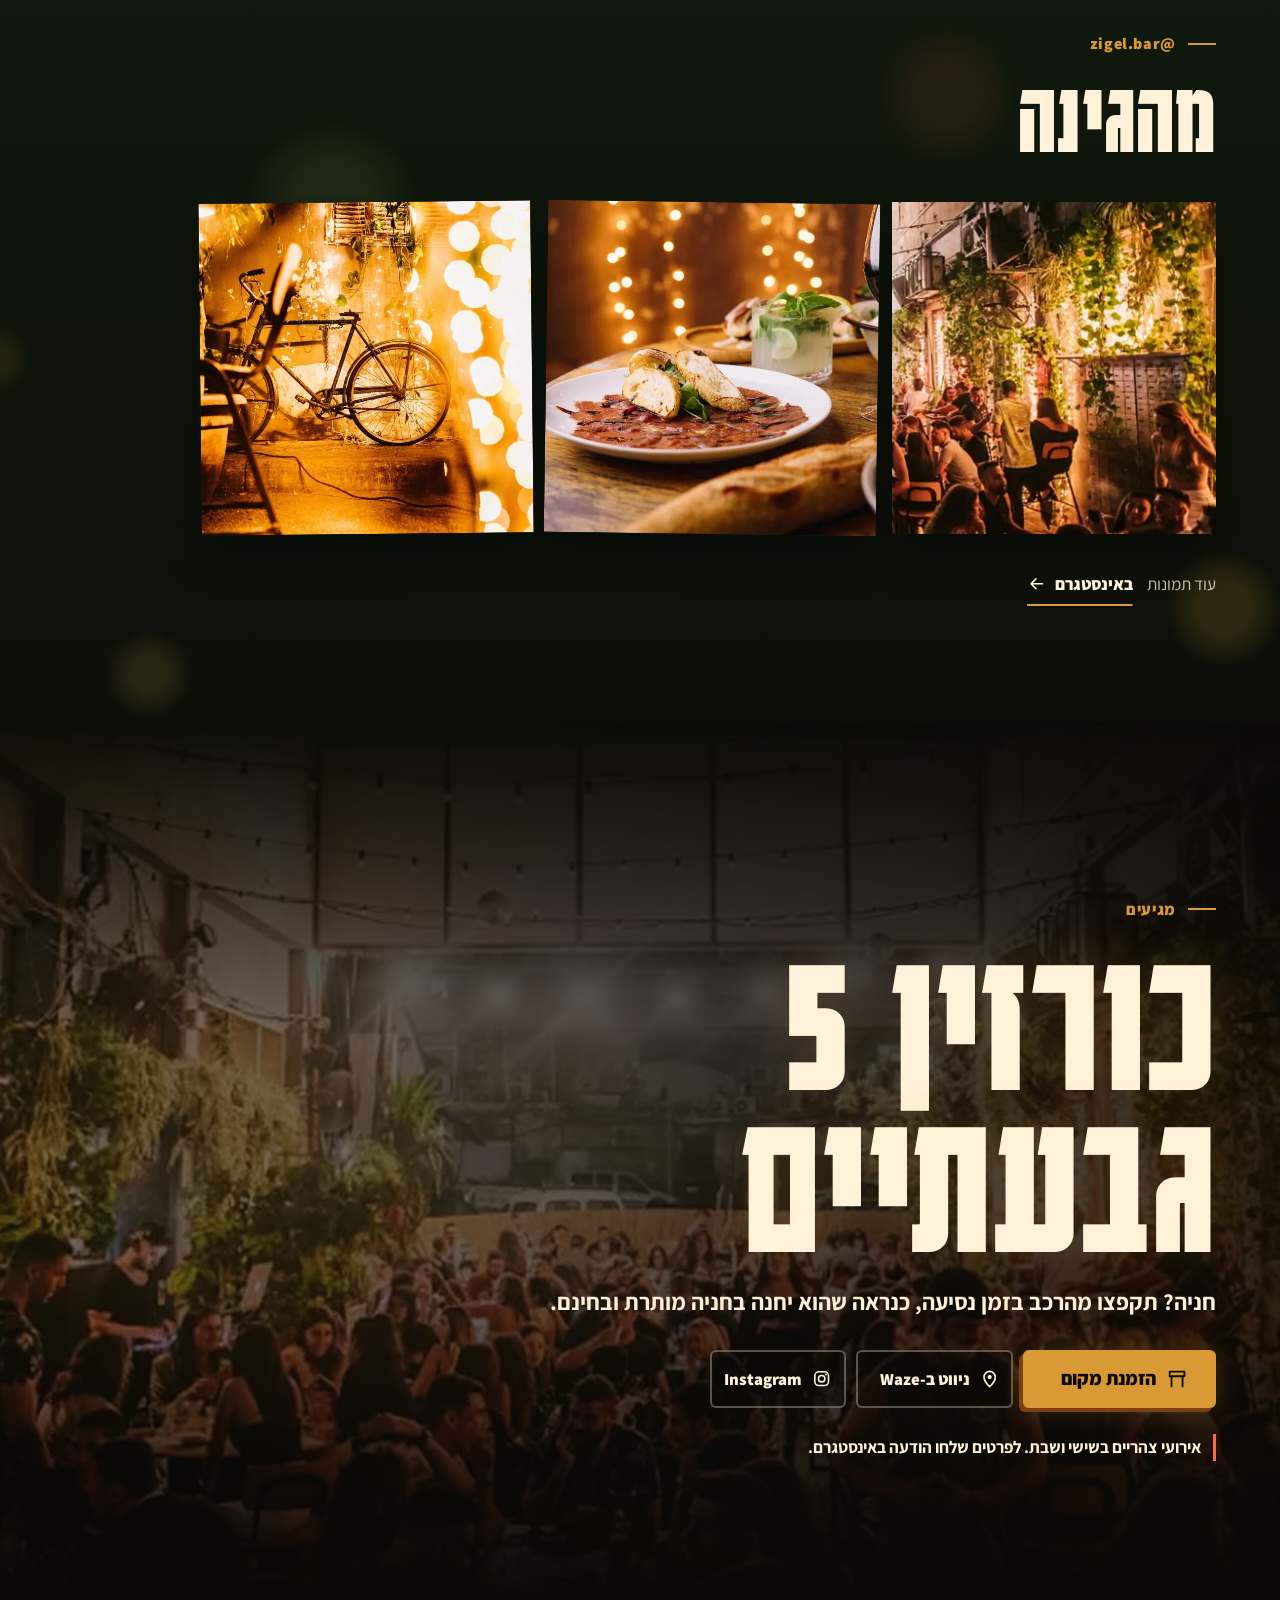
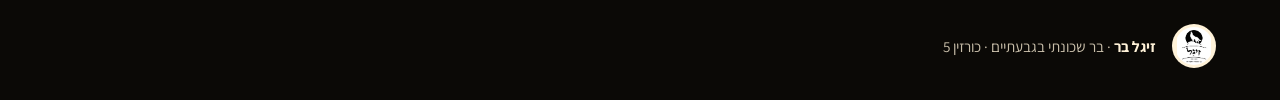
==== commit fe275cd3: "Deploy source 6e9ddc7" ====
--- a/index.html
+++ b/index.html
@@ -1 +1,18 @@
-<!doctype html><html dir="rtl" lang="he"><head><meta charset="UTF-8"><meta content="width=device-width,initial-scale=1" name="viewport"><link href="assets/zigel-courtyard-hero.webp" rel="preload" as="image" fetchpriority="high" type="image/webp"><meta content="זיגל בר בכורזין 5, גבעתיים. חצר לילה, בר, הזמנות וניווט." name="description"><title>זיגל בר | כורזין 5, גבעתיים</title><link href="https://fonts.googleapis.com" rel="preconnect"><link href="https://fonts.gstatic.com" rel="preconnect" crossorigin><link href="https://fonts.googleapis.com/css2?family=Karantina:wght@400;700&family=Assistant:wght@400;600;700&display=swap" rel="stylesheet"><link href="styles.css?v=accessibility-02" rel="stylesheet"><noscript><style>.reveal{opacity:1!important;transform:none!important}</style></noscript></head><body><a href="#main-content" class="skip-link">דילוג לתוכן הראשי</a><header class="topbar" data-header><a href="#main-content" class="brand" aria-label="זיגל בר — חזרה לראש העמוד"><img alt="" src="assets/zigel-logo.png"></a><nav aria-label="קישורים מהירים" class="quick-links"><a href="#events">אירועים</a> <a href="#menu">תפריט</a> <a href="https://waze.com/ul/hsv8y2hrg1" data-link="waze" rel="noreferrer" target="_blank" aria-label="Waze (נפתח בחלון חדש)">Waze</a> <a href="https://ontopo.com/he/il/page/19664385" class="nav-booking" data-link="booking" rel="noreferrer" target="_blank" aria-label="הזמנת מקום (נפתח בחלון חדש)">הזמנת מקום</a></nav></header><main id="main-content" tabindex="-1"><section class="hero" aria-labelledby="hero-title"><div class="hero-bg" aria-hidden="true" data-image-bg="images.hero"></div><div class="hero-shade" aria-hidden="true"></div><div class="reveal hero-inner"><p class="eyebrow" data-content="site.eyebrow">כורזין 5 · גבעתיים</p><h1 data-content="site.title" id="hero-title">זיגל בר</h1><p class="lead" data-content="site.introTitle">מקום שנכנסים אליו לרגע, ונשארים בו ערב.</p><div class="hero-actions" aria-label="קישורי ערב"><a href="https://ontopo.com/he/il/page/19664385" class="button primary" data-link="booking" rel="noreferrer" target="_blank" aria-label="הזמנת מקום (נפתח בחלון חדש)">הזמנת מקום</a> <a href="https://waze.com/ul/hsv8y2hrg1" class="button" data-link="waze" rel="noreferrer" target="_blank" aria-label="Waze (נפתח בחלון חדש)">Waze</a> <a href="https://www.instagram.com/zigel.bar?igsh=MTJldmk5dXB6ZG5tbA==" class="button" data-link="instagram" rel="noreferrer" target="_blank" aria-label="Instagram (נפתח בחלון חדש)">Instagram</a></div></div><a href="#intro" class="hero-scroll"><span aria-hidden="true">↓</span> לגלות את זיגל</a></section><div class="marquee" aria-hidden="true" data-marquee><div class="marquee-track"><div class="marquee-group"><span>זיגל בר</span><span class="dot">✶</span><span>חצר פתוחה</span><span class="dot">✶</span><span>קוקטיילים</span><span class="dot">✶</span><span>כורזין 5, גבעתיים</span><span class="dot">✶</span></div><div class="marquee-group"><span>זיגל בר</span><span class="dot">✶</span><span>חצר פתוחה</span><span class="dot">✶</span><span>קוקטיילים</span><span class="dot">✶</span><span>כורזין 5, גבעתיים</span><span class="dot">✶</span></div></div></div><section class="intro" aria-label="המקום" id="intro"><div class="reveal intro-copy"><p class="eyebrow" data-content="site.introLabel">המקום</p><h2 data-content="site.introTitle">מקום שנכנסים אליו לרגע, ונשארים בו ערב.</h2></div><div class="reveal intro-photo"><img alt="ערב בזיגל בר" src="assets/zigel-courtyard-hero.webp" decoding="async" loading="lazy" data-image="images.intro"></div></section><section class="events" aria-label="מה קורה בזיגל" id="events"><div class="reveal events-heading"><p class="eyebrow">הלוח של זיגל</p><h2>מה קורה בחצר</h2></div><div class="event-board" data-events><article class="reveal event-card"><time>--</time><div><span>חמישי</span><strong>פותחים ערב</strong></div><p>שולחן בחוץ, בר פתוח, מקום שמתחיל לאט ונשאר.</p></article></div></section><section class="menu-section" aria-label="תפריט" id="menu"><div class="reveal menu-heading"><p class="eyebrow">תפריט</p><h2>מה על הבר</h2></div><div class="menu-grid" data-menu></div><p class="reveal notice" data-notice></p></section><section class="action-grid" aria-label="מה צריך לערב"><a href="https://ontopo.com/he/il/page/19664385" class="reveal action-card" data-link="booking" rel="noreferrer" target="_blank"><small>01</small> <strong>שומרים מקום</strong> </a><a href="https://waze.com/ul/hsv8y2hrg1" class="reveal action-card" data-link="waze" rel="noreferrer" target="_blank"><small>02</small> <strong>מגיעים לחצר</strong> </a><a href="https://www.instagram.com/zigel.bar?igsh=MTJldmk5dXB6ZG5tbA==" class="reveal action-card" data-link="instagram" rel="noreferrer" target="_blank"><small>03</small> <strong>מה קורה הערב</strong></a></section><section class="gallery" aria-label="רגעים מהחצר" data-gallery><figure class="reveal shot wide"><img alt="לילה מלא בזיגל בר" src="assets/zigel-courtyard-hero.webp" decoding="async" loading="lazy"></figure><figure class="reveal shot"><img alt="אור חם בחצר של זיגל" src="assets/courtyard-night-enhanced.webp" decoding="async" loading="lazy"></figure><figure class="reveal shot"><img alt="שולחנות בחצר של זיגל" src="assets/crowd-yard-enhanced.webp" decoding="async" loading="lazy"></figure></section><section class="location" aria-label="מיקום" data-image-bg="images.location"><div class="reveal location-panel"><p class="eyebrow" data-content="site.locationLabel">איפה נפגשים</p><h2 data-content="site.locationTitle">כורזין 5<br>גבעתיים</h2><div class="hero-actions compact"><a href="https://ontopo.com/he/il/page/19664385" class="button primary" data-link="booking" rel="noreferrer" target="_blank">הזמנה</a> <a href="https://waze.com/ul/hsv8y2hrg1" class="button" data-link="waze" rel="noreferrer" target="_blank">Waze</a> <a href="https://www.instagram.com/zigel.bar?igsh=MTJldmk5dXB6ZG5tbA==" class="button" data-link="instagram" rel="noreferrer" target="_blank">Instagram</a></div></div></section></main><footer class="site-footer"><span data-content="site.title">זיגל בר</span> <span data-content="site.eyebrow">כורזין 5 · גבעתיים</span></footer><a href="https://ontopo.com/he/il/page/19664385" class="mobile-book" data-link="booking" rel="noreferrer" target="_blank" aria-label="הזמנת מקום (נפתח בחלון חדש)">הזמנת מקום</a><script src="script.js?v=accessibility-02"></script></body></html>+<!doctype html><html dir="rtl" lang="he"><head><meta charset="UTF-8"><meta content="width=device-width,initial-scale=1,viewport-fit=cover" name="viewport"><title>זיגל בר | בר שכונתי בגבעתיים · כורזין 5</title><meta content="זיגל בר, בר שכונתי עם גינה בכורזין 5, גבעתיים. די ג׳יי בחמישי ושישי, ליגת האלופות בשלישי ורביעי. הזמנת מקום באונטופו." name="description"><meta content="#0b0906" name="theme-color"><link rel="icon" href="assets/favicon-32.png" type="image/png" sizes="32x32"><link rel="apple-touch-icon" href="assets/apple-touch-icon.png"><meta content="website" property="og:type"><meta content="he_IL" property="og:locale"><meta content="זיגל בר" property="og:site_name"><meta content="זיגל בר · בר שכונתי בגבעתיים" property="og:title"><meta content="אלכוהול, די ג׳יי, אווירה, חברים, אוכל. כורזין 5, גבעתיים." property="og:description"><meta content="https://lielbs.github.io/zigel-bar/" property="og:url"><meta content="https://lielbs.github.io/zigel-bar/assets/og-image.jpg" property="og:image"><meta content="1200" property="og:image:width"><meta content="630" property="og:image:height"><meta content="הגינה של זיגל מלאה באנשים בערב, תחת שרשראות אור" property="og:image:alt"><meta content="summary_large_image" name="twitter:card"><meta content="זיגל בר · בר שכונתי בגבעתיים" name="twitter:title"><meta content="אלכוהול, די ג׳יי, אווירה, חברים, אוכל. כורזין 5, גבעתיים." name="twitter:description"><meta content="https://lielbs.github.io/zigel-bar/assets/og-image.jpg" name="twitter:image"><link rel="preload" href="assets/zigel-courtyard-hero-portrait.webp" type="image/webp" as="image" fetchpriority="high" media="(max-width: 700px)"><link rel="preload" type="image/webp" as="image" fetchpriority="high" media="(min-width: 701px)" imagesizes="100vw" imagesrcset="assets/zigel-courtyard-hero-1600.webp 1600w, assets/zigel-courtyard-hero.webp 2600w"><link rel="preconnect" href="https://fonts.googleapis.com"><link rel="preconnect" href="https://fonts.gstatic.com" crossorigin><link rel="stylesheet" href="https://fonts.googleapis.com/css2?family=Karantina:wght@400;700&family=Assistant:wght@400;600;700;800&display=swap"><link rel="stylesheet" href="styles.css?v=20261029e"><script type="application/ld+json">{
+        "@context": "https://schema.org",
+        "@type": "BarOrPub",
+        "name": "זיגל בר",
+        "alternateName": "Zigel Bar",
+        "description": "בר שכונתי עם גינה בגבעתיים",
+        "address": {
+          "@type": "PostalAddress",
+          "streetAddress": "כורזין 5",
+          "addressLocality": "גבעתיים",
+          "addressCountry": "IL"
+        },
+        "url": "https://lielbs.github.io/zigel-bar/",
+        "image": "https://lielbs.github.io/zigel-bar/assets/og-image.jpg",
+        "logo": "https://lielbs.github.io/zigel-bar/assets/zigel-logo.png",
+        "sameAs": ["https://www.instagram.com/zigel.bar?igsh=MTJldmk5dXB6ZG5tbA=="],
+        "acceptsReservations": "https://ontopo.com/he/il/page/19664385"
+      }</script></head><body><svg aria-hidden="true" class="icon-sprite" focusable="false"><symbol id="i-seat" viewBox="0 0 24 24"><path d="M4 9h16M6 9v11M18 9v11M4 4h16v5H4z" fill="none" stroke="currentColor" stroke-linejoin="round" stroke-width="2" stroke-linecap="round"/></symbol><symbol id="i-nav" viewBox="0 0 24 24"><path d="M12 22s7-6.2 7-12a7 7 0 1 0-14 0c0 5.8 7 12 7 12z" fill="none" stroke="currentColor" stroke-linejoin="round" stroke-width="2"/><circle cx="12" cy="10" r="2.6" fill="currentColor"/></symbol><symbol id="i-insta" viewBox="0 0 24 24"><rect fill="none" height="17" rx="5" stroke="currentColor" stroke-width="2" width="17" x="3.5" y="3.5"/><circle cx="12" cy="12" r="4" fill="none" stroke="currentColor" stroke-width="2"/><circle cx="17.2" cy="6.8" r="1.2" fill="currentColor"/></symbol><symbol id="i-ball" viewBox="0 0 48 48"><g fill="none" stroke="currentColor" stroke-linecap="round" stroke-linejoin="round" stroke-width="2"><circle cx="24" cy="24" r="20"/><path d="M24 15.5l8.1 5.9-3.1 9.5H19l-3.1-9.5z" fill="currentColor" fill-opacity=".9"/><path d="M24 15.5V4.6M32.1 21.4l10.3-3.3M29 30.9l6.4 8.8M19 30.9l-6.4 8.8M15.9 21.4L5.6 18.1"/></g></symbol><symbol id="i-vinyl" viewBox="0 0 48 48"><g fill="none" stroke="currentColor" stroke-linecap="round" stroke-linejoin="round" stroke-width="2"><circle cx="21" cy="26" r="17"/><circle cx="21" cy="26" r="11" stroke-opacity=".45"/><circle cx="21" cy="26" r="5.5"/><circle cx="21" cy="26" r="1.3" fill="currentColor"/><path d="M42 4v15l-9 9"/><path d="M30.5 25.5l5 5" stroke-width="3"/></g></symbol><symbol id="i-arrow" viewBox="0 0 24 24"><path d="M19 12H5m6-6-6 6 6 6" fill="none" stroke="currentColor" stroke-linejoin="round" stroke-width="2" stroke-linecap="round"/></symbol></svg> <a href="#main-content" class="skip-link">דילוג לתוכן הראשי</a><header class="topbar" data-header><a href="#top" class="brand"><img alt="זיגל בר — לראש העמוד" height="250" src="assets/zigel-logo.png" width="225"></a><nav aria-label="ניווט באתר" class="site-nav"><ul><li><a href="#week">השבוע</a></li><li><a href="#menu">על הבר</a></li><li class="nav-optional"><a href="#gallery">תמונות</a></li><li><a href="#visit">מגיעים</a></li></ul></nav><a href="https://ontopo.com/he/il/page/19664385" class="btn btn-primary btn-small nav-booking" data-link="booking" rel="noopener noreferrer" target="_blank">הזמנת מקום<span class="sr-only"> (נפתח בכרטיסייה חדשה)</span></a><div class="scroll-progress" aria-hidden="true"><span data-progress></span></div></header><main id="main-content" tabindex="-1"><section aria-labelledby="hero-title" class="hero" id="top" data-hero><picture class="hero-media" data-parallax><source srcset="assets/zigel-courtyard-hero-portrait.webp" type="image/webp" media="(max-width: 700px)"><source srcset="assets/zigel-courtyard-hero-1600.webp 1600w, assets/zigel-courtyard-hero.webp 2600w" type="image/webp" sizes="100vw"><img alt="ערב בגינה של זיגל: שולחנות מלאים באנשים תחת שרשראות אור" height="962" src="assets/zigel-courtyard-hero.webp" width="2600" decoding="async" data-image="images.hero" fetchpriority="high"></picture><div class="hero-shade" aria-hidden="true"></div><div class="hero-glow" aria-hidden="true" data-glow></div><div class="hero-content"><img alt="" height="250" src="assets/zigel-logo.png" width="225" class="intro-in hero-badge" data-badge style="--i:0"><p class="intro-in eyebrow" data-content="site.eyebrow" style="--i:1">כורזין 5, גבעתיים</p><h1 class="intro-in" data-content="site.title" id="hero-title" style="--i:2">זיגל בר</h1><p class="intro-in hero-lead" data-content="site.introTitle" style="--i:3">בר שכונתי בגבעתיים. עם גינה.</p><div class="intro-in hero-actions" data-dock-watch style="--i:4"><a href="https://ontopo.com/he/il/page/19664385" class="btn btn-primary btn-large btn-shine" data-link="booking" rel="noopener noreferrer" target="_blank"><svg aria-hidden="true" class="icon"><use href="#i-seat"/></svg> הזמנת מקום<span class="sr-only"> (נפתח בכרטיסייה חדשה)</span> </a><a href="https://waze.com/ul/hsv8y2hrg1" class="btn btn-ghost" data-link="waze" rel="noopener noreferrer" target="_blank"><svg aria-hidden="true" class="icon"><use href="#i-nav"/></svg> ניווט ב‑Waze<span class="sr-only"> (נפתח בכרטיסייה חדשה)</span> </a><a href="https://www.instagram.com/zigel.bar?igsh=MTJldmk5dXB6ZG5tbA==" class="btn btn-ghost" data-link="instagram" rel="noopener noreferrer" target="_blank"><svg aria-hidden="true" class="icon"><use href="#i-insta"/></svg> Instagram<span class="sr-only"> (נפתח בכרטיסייה חדשה)</span></a></div></div></section><div class="tape" aria-hidden="true" data-marquee><div class="marquee-track"><div class="marquee-group"><span>אלכוהול</span><span class="dot">•</span><span>די ג׳יי</span><span class="dot">•</span><span>אווירה</span><span class="dot">•</span><span>חברים</span><span class="dot">•</span><span>אוכל</span><span class="dot">•</span></div></div></div><div class="story"><div class="lights" aria-hidden="true" data-lights></div><div class="story-main"><section aria-labelledby="intro-title" class="intro" id="intro"><div class="reveal intro-copy"><p class="kicker"><span data-content="site.introLabel">הגינה</span></p><h2 id="intro-title" data-split data-content="site.introHeading">גינה גדולה, בר, ואנשים.</h2><p class="intro-text" data-content="site.introText">יושבים בחוץ, שותים, אוכל יוצא מהמטבח, ובחמישי ושישי יש די ג׳יי. זה כל הסיפור.</p></div></section><section aria-labelledby="week-title" class="week" id="week"><div class="bokeh" aria-hidden="true"></div><div class="reveal section-head"><p class="kicker">הלו״ז</p><h2 id="week-title" data-split>השבוע בזיגל</h2></div><ol class="event-list" data-events><li class="reveal event"><p class="event-when"><svg aria-hidden="true" class="event-icon"><use href="#i-ball"/></svg><span class="event-day">שלישי · רביעי</span></p><div class="event-body"><h3>ליגת האלופות על המסך</h3><p>גם אם אתם בכלל באים בשביל הבירה.</p></div></li><li class="reveal event"><p class="event-when"><svg aria-hidden="true" class="event-icon"><use href="#i-vinyl"/></svg><span class="event-day">חמישי · שישי</span></p><div class="event-body"><h3>די ג׳יי</h3><p>מי שרוצה רוקד. מי שלא, מזמין עוד סיבוב.</p></div></li></ol><p class="reveal more-line">עושים אירוע? יום הולדת, גיוס, שחרור. שלחו הודעה ונסגור. <a href="https://www.instagram.com/zigel.bar?igsh=MTJldmk5dXB6ZG5tbA==" class="text-link" data-link="instagram" rel="noopener noreferrer" target="_blank">הודעה באינסטגרם<span class="sr-only"> (נפתח בכרטיסייה חדשה)</span><svg aria-hidden="true" class="icon"><use href="#i-arrow"/></svg></a></p></section></div><figure class="reveal intro-photo is-logo reveal-photo" data-tilt><img alt="הלוגו של זיגל: זאב שמיילל לירח" height="1000" src="assets/zigel-logo-large.webp" width="900" decoding="async" loading="lazy" data-image="images.intro"><figcaption aria-hidden="true" class="stamp">כורזין 5</figcaption></figure></div><section aria-labelledby="menu-title" class="bar" id="menu"><div class="reveal section-head"><p class="kicker">על הבר</p><h2 id="menu-title" data-split>שותים ואוכלים</h2></div><div class="menu-grid" data-menu></div><p class="reveal menu-note" data-menu-note>התפריט המלא בבר. אנחנו בכלל מעדיפים ערק.</p></section><section aria-labelledby="gallery-title" class="gallery-section" id="gallery"><div class="bokeh bokeh-alt" aria-hidden="true"></div><div class="reveal section-head"><p class="kicker">@zigel.bar</p><h2 id="gallery-title" data-split>מהגינה</h2></div><div class="gallery" data-gallery><figure class="shot" style="--r:0.976"><img alt="קיר מכוסה צמחייה ושרשראות אור, ואנשים יושבים לידו בגינה של זיגל" height="922" src="assets/zigel-lights-wall.webp" width="900" decoding="async" loading="lazy"></figure><figure class="shot" style="--r:1"><img alt="צלחת מהמטבח עם לחם קלוי, ולידה קוקטייל עם נענע" height="640" src="assets/zigel-plate.webp" width="640" decoding="async" loading="lazy"></figure><figure class="shot" style="--r:1"><img alt="אופניים ישנים על רקע אורות חמים בגינה" height="640" src="assets/zigel-courtyard-bike.webp" width="640" decoding="async" loading="lazy"></figure></div><p class="reveal more-line">עוד תמונות <a href="https://www.instagram.com/zigel.bar?igsh=MTJldmk5dXB6ZG5tbA==" class="text-link" data-link="instagram" rel="noopener noreferrer" target="_blank">באינסטגרם<span class="sr-only"> (נפתח בכרטיסייה חדשה)</span><svg aria-hidden="true" class="icon"><use href="#i-arrow"/></svg></a></p></section><section aria-labelledby="visit-title" class="visit" id="visit"><img alt="" height="962" src="assets/zigel-courtyard-hero.webp" width="2600" decoding="async" loading="lazy" data-image="images.location" class="visit-bg"><div class="reveal visit-inner"><p class="kicker"><span data-content="site.locationLabel">מגיעים</span></p><h2 id="visit-title" data-content="site.locationTitle">כורזין 5<br>גבעתיים</h2><p class="visit-lead">חניה? תקפצו מהרכב בזמן נסיעה, כנראה שהוא יחנה בחניה מותרת ובחינם.</p><div class="visit-actions" data-dock-watch><a href="https://ontopo.com/he/il/page/19664385" class="btn btn-primary btn-large btn-shine" data-link="booking" rel="noopener noreferrer" target="_blank"><svg aria-hidden="true" class="icon"><use href="#i-seat"/></svg> הזמנת מקום<span class="sr-only"> (נפתח בכרטיסייה חדשה)</span> </a><a href="https://waze.com/ul/hsv8y2hrg1" class="btn btn-ghost" data-link="waze" rel="noopener noreferrer" target="_blank"><svg aria-hidden="true" class="icon"><use href="#i-nav"/></svg> ניווט ב‑Waze<span class="sr-only"> (נפתח בכרטיסייה חדשה)</span> </a><a href="https://www.instagram.com/zigel.bar?igsh=MTJldmk5dXB6ZG5tbA==" class="btn btn-ghost" data-link="instagram" rel="noopener noreferrer" target="_blank"><svg aria-hidden="true" class="icon"><use href="#i-insta"/></svg> Instagram<span class="sr-only"> (נפתח בכרטיסייה חדשה)</span></a></div><p class="notice" data-notice>אירועי צהריים בשישי ושבת. לפרטים שלחו הודעה באינסטגרם.</p></div></section></main><footer class="site-footer"><img alt="" height="250" src="assets/zigel-logo.png" width="225" decoding="async" loading="lazy"><p><strong data-content="site.title">זיגל בר</strong> · <span>בר שכונתי בגבעתיים</span> · <span>כורזין 5</span></p></footer><div class="mobile-dock" data-dock><a href="https://ontopo.com/he/il/page/19664385" class="btn btn-primary" data-link="booking" rel="noopener noreferrer" target="_blank"><svg aria-hidden="true" class="icon"><use href="#i-seat"/></svg> הזמנת מקום<span class="sr-only"> (נפתח בכרטיסייה חדשה)</span> </a><a href="https://waze.com/ul/hsv8y2hrg1" class="btn btn-ghost btn-icon" data-link="waze" rel="noopener noreferrer" target="_blank"><svg aria-hidden="true" class="icon"><use href="#i-nav"/></svg> <span class="sr-only">ניווט ב‑Waze (נפתח בכרטיסייה חדשה)</span></a></div><script src="script.js?v=20261029e"></script></body></html>
--- a/styles.css
+++ b/styles.css
@@ -1 +1 @@
-:root{--black:#070503;--deep:#120c07;--cream:#fff3dc;--muted:rgba(255, 243, 220, 0.7);--gold:#cd8f2e;--gold-bright:#e8ae45;--copper:#c97a45;--green:#93a267;--line:rgba(255, 243, 220, 0.16);--font-display:"Karantina","Heebo",sans-serif;--font-body:"Assistant","Heebo",Arial,sans-serif;--ease-out:cubic-bezier(.16, 1, .3, 1);--content-max:1360px;--gutter:clamp(18px, 5vw, 72px);--pad-x:max(var(--gutter), calc((100vw - var(--content-max)) / 2));--radius:18px}*{box-sizing:border-box}html{scroll-behavior:smooth}body{margin:0;background:var(--black);color:var(--cream);font-family:var(--font-body);font-size:17px;line-height:1.6;overflow-x:hidden}main{overflow:clip}main:focus{outline:0}section[id]{scroll-margin-top:96px}a{-webkit-tap-highlight-color:transparent;color:inherit;text-decoration:none;touch-action:manipulation}img{display:block;max-width:100%}::selection{background:var(--gold);color:var(--black)}:focus-visible{outline:3px solid var(--gold-bright);outline-offset:4px}.skip-link{background:var(--cream);border-radius:0 0 10px 10px;color:var(--black);font-weight:700;inset-block-start:0;inset-inline-start:var(--gutter);padding:10px 18px;position:fixed;transform:translateY(-120%);transition:transform 180ms var(--ease-out);z-index:100}.skip-link:focus{transform:translateY(0)}h1,h2{font-family:var(--font-display);font-weight:700;letter-spacing:.01em;margin:0}h1{font-size:clamp(110px, 17vw, 260px);line-height:.8;color:var(--cream);text-shadow:0 20px 50px rgba(0,0,0,.6)}h2{font-size:clamp(60px, 8vw, 130px);line-height:.84}.eyebrow{align-items:center;color:var(--gold);display:flex;font-size:15px;font-weight:700;gap:12px;letter-spacing:.14em;margin:0 0 12px}.eyebrow::before{background:var(--gold);content:"";height:2px;width:26px}.location .eyebrow{justify-content:center}.topbar{align-items:center;background:0 0;display:flex;inset:0 0 auto;justify-content:space-between;min-height:72px;padding:12px var(--pad-x);position:fixed;transition:background .3s,box-shadow .3s;z-index:50}.topbar.is-scrolled{background:rgba(7,5,3,.9);box-shadow:0 1px 0 var(--line),0 14px 40px rgba(0,0,0,.35)}@supports (backdrop-filter:blur(12px)){.topbar.is-scrolled{backdrop-filter:blur(12px);background:rgba(7,5,3,.72)}}.brand{border-radius:50%;display:inline-flex;flex:0 0 auto}.brand img{background:#fff;border-radius:50%;height:46px;object-fit:contain;padding:4px;width:46px}.quick-links{align-items:center;display:flex;gap:2px}.quick-links a{border-radius:999px;display:inline-flex;font-size:15px;font-weight:700;min-height:44px;align-items:center;padding:8px 15px;transition:color .2s ease,background .2s ease,transform 160ms var(--ease-out)}.quick-links a:not(.nav-booking){color:var(--muted)}.quick-links a:not(.nav-booking):hover{color:var(--cream)}.quick-links .nav-booking{background:var(--gold);color:#1a1104;margin-inline-start:8px}.quick-links .nav-booking:hover{background:var(--gold-bright)}.button{align-items:center;background:0 0;border:1px solid var(--line);border-radius:999px;display:inline-flex;font-size:16px;font-weight:700;justify-content:center;min-height:48px;min-width:136px;padding:11px 22px;transition:background .2s ease,color .2s ease,border-color .2s ease,transform 160ms var(--ease-out)}.button:hover{background:var(--cream);border-color:var(--cream);color:var(--black)}.button.primary{background:var(--gold);border-color:var(--gold);color:#1a1104}.button.primary:hover{background:var(--gold-bright);border-color:var(--gold-bright)}.hero{display:grid;align-content:end;min-height:100svh;overflow:hidden;padding:130px var(--pad-x) clamp(48px,8vh,96px);position:relative}.hero-bg,.hero-shade{inset:0;position:absolute}.hero-bg{background:url("assets/zigel-courtyard-hero.webp") center/cover no-repeat}.hero-shade{background:linear-gradient(90deg,rgba(7,5,3,.9),rgba(7,5,3,.25) 52%,rgba(7,5,3,.6)),linear-gradient(0deg,var(--black),transparent 44%)}.hero-inner{position:relative;z-index:2;max-width:900px}.hero-inner p.lead{color:var(--muted);font-size:clamp(18px, 2.2vw, 24px);font-weight:400;margin:18px 0 0;max-width:520px}.hero-actions{display:flex;flex-wrap:wrap;gap:10px;margin-top:30px}.hero-scroll{align-items:center;bottom:40px;color:var(--muted);display:inline-flex;font-size:14px;font-weight:700;gap:10px;inset-inline-end:var(--pad-x);letter-spacing:.05em;min-height:44px;position:absolute;transition:color .2s;z-index:2}.hero-scroll span{align-items:center;border:1px solid var(--line);border-radius:50%;display:inline-flex;height:34px;justify-content:center;width:34px}.hero-scroll:hover{color:var(--cream)}.marquee{background:var(--gold);border-block:1px solid rgba(0,0,0,.2);direction:ltr;overflow:hidden;padding:9px 0}.marquee-track{animation:marqueeScroll var(--marquee-duration,40s) linear infinite;display:flex;width:max-content;will-change:transform}.marquee-group{direction:rtl;display:flex;flex:0 0 auto;gap:36px;padding-inline-end:36px}.marquee-group span{color:#1a1104;font-family:var(--font-display);font-size:clamp(24px, 3vw, 38px);line-height:1;white-space:nowrap}.marquee-group span.dot{opacity:.45}.intro{align-items:center;background:linear-gradient(180deg,var(--black),var(--deep) 60%,var(--black));display:grid;gap:clamp(42px,7vw,110px);grid-template-columns:minmax(0,5fr) minmax(0,7fr);padding:clamp(90px,10vw,150px) var(--pad-x)}.intro-copy h2{font-size:clamp(52px, 6.6vw, 104px)}.intro-photo{aspect-ratio:4/5;border:1px solid var(--line);border-radius:var(--radius);box-shadow:0 24px 70px rgba(0,0,0,.4);overflow:hidden;transform:rotate(-1.2deg)}.intro-photo img{height:100%;object-fit:cover;width:100%}.events{background:var(--black);padding:clamp(90px,10vw,150px) var(--pad-x)}.events-heading,.menu-heading{margin-bottom:clamp(28px,5vw,56px)}.event-board{border-top:1px solid var(--line);display:grid}.event-card{align-items:baseline;border-bottom:1px solid var(--line);display:grid;gap:6px clamp(18px,3vw,44px);grid-template-columns:minmax(110px,.8fr) 1.4fr 2fr;padding:clamp(24px,3.4vw,44px) 0;transition:background .2s}.event-card:hover{background:rgba(255,243,220,.03)}.event-card time{color:var(--gold);display:block;font-family:var(--font-display);font-size:clamp(44px, 5.4vw, 84px);line-height:.85}.event-card span{color:var(--muted);display:block;font-size:14px;font-weight:700;letter-spacing:.1em}.event-card strong{font-family:var(--font-display);font-size:clamp(38px, 4.4vw, 66px);font-weight:400;line-height:.9}.event-card p{color:var(--muted);font-size:17px;margin:0;max-width:420px}.event-card.featured time{color:var(--gold-bright)}.event-card.featured strong::after{background:var(--gold);border-radius:999px;color:#1a1104;content:"האירוע של השבוע";display:inline-block;font-family:var(--font-body);font-size:12px;font-weight:700;margin-inline-start:12px;padding:4px 12px;vertical-align:middle}.menu-section{background:linear-gradient(180deg,var(--black),#140d08 55%,var(--black));padding:clamp(90px,10vw,150px) var(--pad-x)}.menu-grid{display:grid;gap:clamp(14px,2vw,26px);grid-template-columns:repeat(2,minmax(0,1fr))}.menu-card{border:1px solid var(--line);border-radius:var(--radius);overflow:hidden;padding:clamp(26px,3.6vw,44px)}.menu-card-image{border-radius:10px;height:180px;margin-bottom:22px;overflow:hidden}.menu-card-image img{height:100%;object-fit:cover;width:100%}.menu-card h3{color:var(--gold);font-family:var(--font-display);font-size:clamp(40px, 4.4vw, 64px);font-weight:400;line-height:.9;margin:0 0 22px}.menu-card ul{display:grid;gap:16px;list-style:none;margin:0;padding:0}.menu-card li{align-items:baseline;display:flex;gap:12px}.menu-card li>div{display:contents}.menu-card strong{font-size:18px;font-weight:700;white-space:nowrap;order:1}.menu-card li::after{border-bottom:2px dotted rgba(255,243,220,.25);content:"";flex:1;order:2;transform:translateY(-4px)}.menu-card span{color:var(--muted);display:block;font-size:15px;margin-top:2px;order:4;flex-basis:100%}.menu-card em{color:var(--gold);font-style:normal;font-weight:700;order:3;white-space:nowrap}.menu-card li{flex-wrap:wrap}.notice{border:1px dashed rgba(246,182,77,.45);border-radius:12px;color:var(--muted);font-size:clamp(16px, 2vw, 20px);font-weight:600;margin:26px 0 0;padding:16px 22px}.action-grid{background:var(--deep);border-block:1px solid var(--line);display:grid;grid-template-columns:repeat(3,1fr)}.action-card{border-inline-start:1px solid var(--line);display:grid;gap:14px;padding:clamp(28px,4vw,56px) clamp(20px,3vw,44px);min-height:44px;transition:background .2s ease,transform 160ms var(--ease-out)}.action-card:first-child{border-inline-start:0}.action-card:hover{background:rgba(246,182,77,.07)}.action-card small{color:var(--copper);font-size:14px;font-weight:700;letter-spacing:.12em}.action-card strong{font-family:var(--font-display);font-size:clamp(34px, 3.6vw, 56px);font-weight:400;line-height:.9}.gallery{background:var(--black);display:grid;gap:10px;grid-auto-rows:minmax(200px,23vw);grid-template-columns:repeat(12,minmax(0,1fr));padding:10px}.shot{border-radius:12px;grid-column:span 4;margin:0;overflow:hidden}.shot.wide{grid-column:span 8;grid-row:span 2}.shot img{height:100%;object-fit:cover;transition:transform .6s var(--ease-out);width:100%}.shot:hover img{transform:scale(1.05)}.location{background:linear-gradient(rgba(7,5,3,.72),rgba(7,5,3,.9)),url("assets/zigel-courtyard-hero.webp") center/cover;display:grid;min-height:80svh;padding:clamp(90px,11vw,160px) var(--pad-x);place-items:center;text-align:center}.location-panel{max-width:860px}.location .hero-actions{justify-content:center}.site-footer{background:var(--black);border-top:1px solid var(--line);color:var(--muted);display:flex;flex-wrap:wrap;font-size:14px;gap:8px 24px;justify-content:center;padding:22px var(--pad-x) 80px}.mobile-book{background:var(--gold);border-radius:999px;bottom:14px;box-shadow:0 14px 40px rgba(0,0,0,.45);color:#1a1104;display:none;font-size:17px;font-weight:700;inset-inline:16px;justify-content:center;min-height:54px;padding:14px;position:fixed;z-index:60}.action-card:active,.button:active,.hero-scroll:active,.mobile-book:active,.quick-links a:active{transform:scale(.98)}.reveal{opacity:0;transform:translateY(26px);transition:opacity .7s ease var(--reveal-delay, 0ms),transform 750ms var(--ease-out) var(--reveal-delay, 0ms)}.reveal.is-visible{opacity:1;transform:translateY(0)}.intro-photo.reveal{transform:translateY(26px) rotate(-1.2deg)}.intro-photo.reveal.is-visible{transform:rotate(-1.2deg)}@keyframes marqueeScroll{from{transform:translate3d(0,0,0)}to{transform:translate3d(var(--marquee-distance,-50%),0,0)}}@media (max-width:900px){.quick-links a:not(.nav-booking){display:none}.intro,.menu-grid{grid-template-columns:1fr}.event-card{grid-template-columns:minmax(96px,auto) 1fr}.event-card p{grid-column:2}.action-grid{grid-template-columns:1fr}.action-card{border-inline-start:0;border-top:1px solid var(--line)}.action-card:first-child{border-top:0}.gallery{grid-auto-rows:minmax(240px,48vw);grid-template-columns:1fr 1fr}.shot{grid-column:auto;grid-row:auto}.shot.wide{grid-column:1/-1}}@media (max-width:560px){.topbar{min-height:64px;padding-block:8px}.brand img{height:42px;width:42px}.hero{padding:110px 18px 40px}h1{font-size:clamp(96px, 30vw, 150px)}h2{font-size:clamp(52px, 15vw, 84px)}.hero-actions .button{flex:1 1 calc(50% - 5px);min-width:0}.hero-actions .button.primary{flex-basis:100%}.hero-scroll{display:none}.intro{gap:48px}.event-card{grid-template-columns:1fr;padding-block:26px}.event-card p{grid-column:1}.gallery{grid-auto-rows:minmax(240px,74vw);grid-template-columns:1fr}.location .button{flex:1 1 100%}.mobile-book{display:flex}.site-footer{padding-bottom:92px}}@media (prefers-reduced-motion:reduce){html{scroll-behavior:auto}.marquee-track{animation:none}.marquee-group+.marquee-group{display:none}.reveal{opacity:1;transform:none;transition:none}.intro-photo.reveal{transform:rotate(-1.2deg)}.shot img,.shot:hover img{transform:none;transition:none}.action-card,.button,.hero-scroll,.mobile-book,.quick-links a,.skip-link,.topbar{transition:none}.action-card:active,.button:active,.hero-scroll:active,.mobile-book:active,.quick-links a:active{transform:none}}@media (forced-colors:active){.button,.mobile-book,.nav-booking{border:1px solid ButtonText}:focus-visible{outline-color:Highlight}}+:root{--ink:#0b0906;--ink-2:#0e150b;--ink-3:#15200f;--garden:#13210f;--cream:#fff2d8;--cream-dim:rgba(255, 242, 216, 0.78);--gold:#d99a35;--gold-hot:#e9b255;--ember:#7e3f12;--coral:#ff6a3d;--leaf:#a3c862;--line:rgba(255, 242, 216, 0.15);--line-strong:rgba(255, 242, 216, 0.32);--font-display:"Karantina","Heebo","Arial Narrow",sans-serif;--font-body:"Assistant","Heebo",Arial,sans-serif;--ease-out:cubic-bezier(.16, 1, .3, 1);--ease-spring:cubic-bezier(.34, 1.56, .64, 1);--content-max:1320px;--gutter:clamp(16px, 5vw, 64px);--pad-x:max(var(--gutter), calc((100% - var(--content-max)) / 2));--section-y:clamp(56px, 9vw, 120px);--header-h:64px;--grain:url("data:image/svg+xml,%3Csvg xmlns='http://www.w3.org/2000/svg' width='160' height='160'%3E%3Cfilter id='n'%3E%3CfeTurbulence type='fractalNoise' baseFrequency='.85' numOctaves='2' stitchTiles='stitch'/%3E%3CfeColorMatrix values='0 0 0 0 1 0 0 0 0 .92 0 0 0 0 .8 0 0 0 .55 0'/%3E%3C/filter%3E%3Crect width='100%25' height='100%25' filter='url(%23n)'/%3E%3C/svg%3E")}*{box-sizing:border-box}html{scroll-behavior:smooth;scroll-padding-block:calc(var(--header-h) + 16px) 96px;-webkit-text-size-adjust:100%;text-size-adjust:100%}body{background:var(--ink);color:var(--cream);font-family:var(--font-body);font-size:1.0625rem;line-height:1.6;margin:0;overflow-x:clip}body::before{background-image:var(--grain);content:"";inset:0;opacity:.065;pointer-events:none;position:fixed;z-index:90}main{background:linear-gradient(180deg,var(--ink) 0,var(--ink) 18%,#0d1309 34%,var(--garden) 52%,#0f170c 70%,var(--ink) 92%);overflow:clip}main:focus{outline:0}section[id]{scroll-margin-top:calc(var(--header-h) + 12px)}a{color:inherit;text-decoration:none;touch-action:manipulation;-webkit-tap-highlight-color:transparent}img{display:block;height:auto;max-width:100%}p{margin:0}::selection{background:var(--gold);color:var(--ink)}:focus-visible{outline:3px solid var(--gold-hot);outline-offset:3px}.sr-only{clip:rect(0 0 0 0);clip-path:inset(50%);height:1px;overflow:hidden;position:absolute;white-space:nowrap;width:1px}.icon-sprite{height:0;overflow:hidden;position:absolute;width:0}.icon{flex:0 0 auto;height:1.15em;width:1.15em}.skip-link{background:var(--cream);color:var(--ink);font-weight:800;inset-block-start:8px;inset-inline-start:8px;padding:12px 18px;position:fixed;transform:translateY(-200%);z-index:100}.skip-link:focus{transform:none}h1,h2,h3{margin:0}h1,h2{font-family:var(--font-display);font-weight:700;letter-spacing:.005em}h2{font-size:clamp(2.6rem, 12vw, 6.5rem);line-height:.88}.word{display:inline-block}.eyebrow{color:var(--gold);font-size:.98rem;font-weight:800;letter-spacing:.04em}.kicker{align-items:center;color:var(--gold);display:flex;font-size:1rem;font-weight:800;gap:12px;letter-spacing:.04em;margin-bottom:14px}.kicker::before{background:var(--gold);content:"";flex:0 0 auto;height:2px;width:28px}.section-head{margin-bottom:clamp(22px,4vw,40px);position:relative}.btn{align-items:center;border:2px solid transparent;border-radius:6px;display:inline-flex;font-size:1.05rem;font-weight:800;gap:10px;justify-content:center;line-height:1.2;min-height:52px;padding:12px 20px;text-align:center;transition:background-color .2s ease,color .2s ease,border-color .2s ease,transform 260ms var(--ease-spring),box-shadow 260ms var(--ease-out)}.btn-primary{background:var(--gold);box-shadow:-4px 4px 0 var(--ember),0 0 28px rgba(217,154,53,.28);color:var(--ink)}.btn-primary:focus-visible{outline-color:var(--cream)}.btn-ghost{background:rgba(11,9,6,.5);border-color:var(--line-strong);color:var(--cream)}.btn-large{font-size:1.2rem;min-height:58px;padding-inline:26px}.btn-small{font-size:.98rem;min-height:44px;padding:8px 16px}.btn-shine{isolation:isolate;overflow:hidden;position:relative}.btn-shine::after{background:linear-gradient(105deg,transparent 30%,rgba(255,255,255,.55) 50%,transparent 70%);content:"";inset:0;pointer-events:none;position:absolute;transform:translateX(120%);z-index:-1}@media (hover:hover){.btn-primary:hover{background:var(--gold-hot);box-shadow:-7px 7px 0 var(--ember),0 0 40px rgba(217,154,53,.45);transform:translate(3px,-3px) rotate(-1deg)}.btn-ghost:hover{background:var(--cream);border-color:var(--cream);color:var(--ink);transform:translateY(-2px)}.btn:hover .icon{animation:wiggle .5s var(--ease-out)}.text-link:hover{color:var(--gold-hot)}.text-link:hover .icon{transform:translateX(-6px)}}.btn:active{transform:translateY(1px) scale(.97)}.btn-primary:active{box-shadow:-2px 2px 0 var(--ember)}.text-link{align-items:center;background:linear-gradient(var(--gold),var(--gold)) right bottom/100% 2px no-repeat;color:var(--cream);display:inline-flex;font-weight:800;gap:8px;min-height:44px;transition:color .2s ease,background-size .3s var(--ease-out)}.text-link .icon{transition:transform .3s var(--ease-spring)}.topbar{align-items:center;display:flex;gap:12px;inset:0 0 auto;justify-content:space-between;min-height:var(--header-h);padding:8px var(--pad-x);padding-top:max(8px,env(safe-area-inset-top));position:fixed;transition:background-color .3s ease,box-shadow .3s ease,translate 420ms var(--ease-out);z-index:50}.topbar.is-scrolled{background:rgba(11,9,6,.92);box-shadow:0 1px 0 var(--line)}.topbar.is-tucked{translate:0 -105%}.scroll-progress{height:3px;inset:auto 0 0;overflow:hidden;pointer-events:none;position:absolute}.scroll-progress span{background:linear-gradient(to left,var(--gold),var(--coral));box-shadow:0 0 10px var(--gold);display:block;height:100%;transform:scaleX(0);transform-origin:right}.brand{border-radius:50%;flex:0 0 auto}.brand img{background:var(--cream);border-radius:50%;height:46px;object-fit:contain;padding:3px;transition:rotate .5s var(--ease-spring);width:46px}.site-nav ul{display:flex;gap:2px;list-style:none;margin:0;padding:0}.site-nav a{align-items:center;color:var(--cream-dim);display:inline-flex;font-size:.98rem;font-weight:700;min-height:44px;padding:6px 10px;position:relative;transition:color .2s}.site-nav a::after{background:var(--gold);bottom:8px;content:"";height:2px;inset-inline:10px;position:absolute;transform:scaleX(0);transform-origin:right;transition:transform 260ms var(--ease-out)}.nav-booking,.nav-optional{display:none}.hero{display:grid;grid-template-columns:minmax(0,1fr);isolation:isolate;min-height:100svh;overflow:clip;padding:calc(var(--header-h) + 24px) var(--gutter) 64px;place-items:end start;position:relative}.hero-media{inset:0;position:absolute;will-change:transform;z-index:-3}.hero-media img{height:100%;object-fit:cover;object-position:50% 45%;width:100%}.hero-shade{background:radial-gradient(120% 60% at 50% 0,rgba(217,154,53,.12),transparent 60%),linear-gradient(180deg,rgba(11,9,6,.65) 0,rgba(11,9,6,0) 22%),linear-gradient(0deg,var(--ink) 4%,rgba(11,9,6,.88) 34%,rgba(20,12,4,.22) 66%,rgba(11,9,6,0) 80%);inset:0;position:absolute;z-index:-2}.hero-glow{background:radial-gradient(circle,rgba(232,168,78,.26) 0,rgba(210,120,40,.1) 40%,transparent 68%);border-radius:50%;height:600px;left:0;opacity:0;pointer-events:none;position:absolute;top:0;transition:opacity .5s;width:600px;z-index:-1}.hero-glow.is-on{opacity:1}.hero-content{max-width:720px;min-width:0;position:relative;width:100%}.hero-badge{background:var(--cream);border-radius:50%;box-shadow:0 10px 30px rgba(0,0,0,.45),0 0 0 4px rgba(217,154,53,.35);height:86px;margin-bottom:18px;object-fit:contain;padding:6px;rotate:calc(-8deg + var(--spin,0deg));width:86px}.hero h1{color:var(--cream);font-size:clamp(4rem, 33vw, 17rem);line-height:.74;margin:10px 0 18px;text-shadow:0 0 40px rgba(217,154,53,.25),0 6px 40px rgba(0,0,0,.55)}.hero-lead{color:var(--cream);font-size:clamp(1.2rem, 4.6vw, 1.6rem);font-weight:700;line-height:1.35;max-width:22em}.hero-actions{display:grid;gap:10px;grid-template-columns:repeat(auto-fit,minmax(min(100%,10rem),1fr));margin-top:28px}.hero-actions .btn-primary{grid-column:1/-1}.hero-actions .btn-ghost,.visit-actions .btn-ghost{padding-inline:12px}.tape{background:var(--gold);box-shadow:0 12px 30px rgba(0,0,0,.45),0 0 40px rgba(217,154,53,.25);direction:ltr;margin:-22px -6vw 0;overflow:hidden;padding:11px 0 9px;position:relative;rotate:-1deg;z-index:3}.marquee-track{animation:marqueeScroll var(--marquee-duration,40s) linear infinite;display:flex;width:max-content;will-change:transform}.tape.is-driven .marquee-track{animation:none}.marquee-group{align-items:center;direction:rtl;display:flex;flex:0 0 auto;gap:34px;padding-inline-end:34px}.marquee-group span{color:var(--ink);font-family:var(--font-display);font-size:clamp(1.6rem, 5.4vw, 2.5rem);font-weight:700;line-height:1;white-space:nowrap}.marquee-group .dot{color:var(--ink);font-size:1.1rem;opacity:.55}@keyframes marqueeScroll{from{transform:translate3d(0,0,0)}to{transform:translate3d(var(--marquee-distance,-50%),0,0)}}.lights{height:60px;inset:0 0 auto;overflow:hidden;pointer-events:none;position:absolute;z-index:1}.lights svg{display:block;filter:drop-shadow(0 0 5px rgba(229, 160, 70, .85));height:60px}.lights .wire{fill:none;stroke:rgba(255,242,216,.28);stroke-width:1.2}.lights .bulb{animation:3.2s ease-in-out infinite twinkle;animation-delay:var(--d, 0s);fill:var(--gold-hot)}.lights .bulb:nth-of-type(5n){fill:#f0cf8e}@keyframes twinkle{0%,100%{opacity:1}50%{opacity:.35}}.bokeh{background:radial-gradient(circle at 12% 22%,rgba(217,154,53,.16) 0 26px,transparent 60px),radial-gradient(circle at 82% 14%,rgba(233,178,85,.12) 0 18px,transparent 46px),radial-gradient(circle at 70% 70%,rgba(163,200,98,.1) 0 40px,transparent 90px),radial-gradient(circle at 30% 84%,rgba(255,106,61,.09) 0 30px,transparent 70px),radial-gradient(circle at 92% 52%,rgba(217,154,53,.1) 0 14px,transparent 36px);inset:-10%;pointer-events:none;position:absolute;z-index:0}.bokeh-alt{rotate:180deg}.story{display:flex;flex-direction:column;gap:var(--section-y);padding:calc(var(--section-y) + 30px) var(--pad-x) var(--section-y);position:relative}.story-main{display:contents}.story .intro{order:1}.story .intro-photo{order:2}.story .week{order:3}.intro h2{font-size:clamp(2.6rem, 12vw, 6.5rem);max-width:11ch}.intro-text{color:var(--cream-dim);font-size:clamp(1.12rem, 2vw, 1.3rem);margin-top:22px;max-width:30em}.intro-photo{background:var(--cream);box-shadow:0 30px 60px rgba(0,0,0,.55),0 0 60px rgba(217,154,53,.14);justify-self:center;margin:0;max-width:min(100%,380px);padding:12px 12px 56px;position:relative;rotate:2.4deg;width:100%}.intro-photo img{width:100%}.intro-photo.is-logo{background:#fff;max-width:min(76%,330px);padding:22px 22px 58px}.intro-photo.is-logo .stamp{bottom:-16px;inset-inline-end:-10px}.intro-photo::before{background:rgba(255,242,216,.8);content:"";height:30px;inset-block-start:-14px;inset-inline-start:50%;position:absolute;transform:translateX(50%) rotate(-4deg);width:120px;z-index:1}.stamp{background:var(--coral);bottom:10px;box-shadow:-3px 3px 0 var(--ink);color:var(--ink);font-family:var(--font-display);font-size:2rem;font-weight:700;inset-inline-end:14px;line-height:1;padding:8px 14px 6px;position:absolute;rotate:-6deg;transition:rotate .4s var(--ease-spring),scale .4s var(--ease-spring);z-index:2}.week{position:relative}.week>:not(.bokeh){position:relative;z-index:1}.event-list{list-style:none;margin:0;padding:0}.event{border-bottom:1px solid rgba(255,242,216,.09);display:grid;gap:10px;padding:28px 0;position:relative}.event-when{align-items:center;display:flex;flex-wrap:wrap;gap:6px 16px}.event-icon{color:var(--gold);filter:drop-shadow(0 0 10px rgba(217, 154, 53, .35));flex:0 0 auto;height:clamp(40px,9vw,64px);transition:rotate .7s var(--ease-spring);width:clamp(40px,9vw,64px)}.event-date,.event-day{color:var(--gold);display:inline-block;font-family:var(--font-display);font-size:clamp(2.4rem, 11vw, 4.6rem);font-weight:700;line-height:.85;text-shadow:0 0 30px rgba(217,154,53,.3);white-space:nowrap;transition:translate .4s var(--ease-spring),color .2s ease}.event-day-small{color:var(--cream-dim);font-size:1rem;font-weight:800;letter-spacing:.06em}.event-body h3{font-size:clamp(1.45rem, 4.4vw, 2rem);font-weight:800;line-height:1.2}.event-body p{color:var(--cream-dim);font-size:1.08rem;margin-top:6px;max-width:34em}.event-body .event-badge{background:var(--coral);color:var(--ink);display:inline-block;font-size:.85rem;font-weight:800;margin:0 0 10px;padding:3px 10px;rotate:-2deg}.event.is-featured{border-bottom-color:var(--gold)}@media (hover:hover){.brand:hover img{rotate:-14deg}.site-nav a:hover{color:var(--cream)}.site-nav a:hover::after{transform:scaleX(1)}.intro-photo:hover .stamp{rotate:4deg;scale:1.08}.event:hover .event-icon{rotate:-25deg}.event:hover .event-date,.event:hover .event-day{color:var(--gold-hot);translate:-10px 0}.menu-card:hover .menu-photo img{scale:1.05}}.event-empty{display:grid;gap:10px;justify-items:start;padding:32px 0}.event-empty-title{color:var(--gold);font-family:var(--font-display);font-size:clamp(3rem, 12vw, 5rem);font-weight:700;line-height:.85}.event-empty p:not(.event-empty-title){color:var(--cream-dim)}.more-line{align-items:center;color:var(--cream-dim);display:flex;flex-wrap:wrap;gap:4px 14px;margin-top:28px}.bar{padding:0 var(--pad-x) var(--section-y)}.menu-grid{display:grid;gap:56px}.menu-card{display:grid;gap:22px}.menu-photo{margin:0;overflow:hidden;transition:transform .5s var(--ease-out)}.menu-photo img{aspect-ratio:4/3;object-fit:cover;object-position:50% 45%;transition:scale .9s var(--ease-out);width:100%}.menu-card:nth-child(odd) .menu-photo{rotate:-1.2deg}.menu-card:nth-child(2n) .menu-photo{rotate:1.2deg}.menu-card-body{border-top:3px solid var(--gold);padding-top:16px}.menu-card h3{color:var(--gold);font-family:var(--font-display);font-size:clamp(2.8rem, 10vw, 4.2rem);font-weight:700;line-height:.9;margin-bottom:14px}.menu-card ul{display:grid;gap:16px;list-style:none;margin:0;padding:0}.menu-card li{align-items:baseline;display:flex;flex-wrap:wrap;gap:2px 12px}.menu-item-name{font-size:1.2rem;font-weight:800;order:1}.menu-card li::after{border-bottom:2px dotted rgba(255,242,216,.28);content:"";flex:1 1 24px;order:2}.menu-item-price{color:var(--gold);font-weight:800;order:3;white-space:nowrap}.menu-item-desc{color:var(--cream-dim);flex-basis:100%;order:4}.menu-note{border:2px dashed rgba(217,154,53,.55);color:var(--cream);display:inline-block;font-weight:700;margin-top:44px;padding:12px 18px;rotate:-1deg}.gallery-section{padding:0 var(--pad-x) var(--section-y);position:relative}.gallery-section>:not(.bokeh){position:relative;z-index:1}.gallery{--row-h:150px;display:flex;flex-wrap:wrap;gap:8px}.gallery::after{content:"";flex-grow:1000}.shot{--r:1;aspect-ratio:var(--r);background:var(--ink-3);box-shadow:0 18px 40px rgba(0,0,0,.4);flex:calc(var(--r) * 100) 1 calc(var(--r) * var(--row-h));margin:0;overflow:hidden;position:relative;transition:transform .5s var(--ease-out),box-shadow .5s ease}.shot img{height:100%;object-fit:cover;transition:scale .9s var(--ease-out);width:100%}.shot:nth-child(3n+2){rotate:.8deg}.shot:nth-child(4n+3){rotate:-.6deg}@media (hover:hover){.shot:hover{box-shadow:0 24px 60px rgba(0,0,0,.55),0 0 40px rgba(217,154,53,.2);z-index:2}.shot:hover img{scale:1.06}}.is-tilting{transform:perspective(900px) rotateX(var(--tx,0deg)) rotateY(var(--ty,0deg)) scale(1.02);transition-duration:120ms}[data-tilt]{transition:transform .5s var(--ease-out)}.visit{display:grid;grid-template-columns:minmax(0,1fr);isolation:isolate;overflow:hidden;padding:calc(var(--section-y) + 60px) var(--pad-x) calc(var(--section-y) + 20px);place-items:center start;position:relative}.visit-bg{height:100%;inset:0;-webkit-mask-image:linear-gradient(180deg,transparent 0,#000 35%,#000 70%,transparent 100%);mask-image:linear-gradient(180deg,transparent 0,#000 35%,#000 70%,transparent 100%);object-fit:cover;opacity:.55;position:absolute;width:100%;z-index:-2}.visit::before{background:radial-gradient(70% 50% at 20% 50%,rgba(217,154,53,.12),transparent 70%),linear-gradient(90deg,rgba(11,9,6,.2),rgba(11,9,6,.75));content:"";inset:0;position:absolute;z-index:-1}.visit-inner{max-width:760px;min-width:0;width:100%}.visit h2{font-size:clamp(3rem, 26vw, 13rem);line-height:.78;text-shadow:0 0 50px rgba(217,154,53,.2)}.visit-lead{color:var(--cream);font-size:clamp(1.15rem, 3.6vw, 1.45rem);font-weight:700;margin-top:22px}.visit-actions{display:grid;gap:10px;grid-template-columns:repeat(auto-fit,minmax(min(100%,10rem),1fr));margin-top:30px}.visit-actions .btn-primary{grid-column:1/-1}.notice{border-inline-start:3px solid var(--coral);color:var(--cream);font-weight:700;margin-top:26px;padding-inline-start:12px}.site-footer{align-items:center;color:var(--cream-dim);display:flex;flex-wrap:wrap;font-size:.95rem;gap:12px 16px;padding:28px var(--pad-x) calc(104px + env(safe-area-inset-bottom))}.site-footer img{background:var(--cream);border-radius:50%;height:44px;object-fit:contain;padding:3px;width:44px}.site-footer strong{color:var(--cream)}.mobile-dock{bottom:0;display:flex;gap:8px;inset-inline:0;padding:10px 12px calc(10px + env(safe-area-inset-bottom));position:fixed;transition:transform 380ms var(--ease-spring),opacity 220ms ease;z-index:60}.mobile-dock::before{background:linear-gradient(0deg,rgba(11,9,6,.96) 55%,rgba(11,9,6,0));content:"";inset:-14px 0 0;position:absolute;z-index:-1}.mobile-dock .btn-primary{box-shadow:-3px 3px 0 var(--ember),0 0 24px rgba(217,154,53,.3);flex:1}.mobile-dock .btn-icon{flex:0 0 56px;padding:0}.dock-hidden .mobile-dock{opacity:0;pointer-events:none;transform:translateY(110%);transition:transform .3s var(--ease-out),opacity .2s ease,visibility 0s .3s;visibility:hidden}@media (prefers-reduced-motion:no-preference){.hero-media img{animation:heroSettle 1.8s var(--ease-out) both}.intro-in{animation:riseIn .9s var(--ease-out) both;animation-delay:calc(150ms + var(--i, 0) * 110ms)}.hero-badge.intro-in{animation:badgeDrop 1.1s var(--ease-spring) both 120ms}.btn-shine::after{animation:5.5s ease-in-out 2.2s infinite shine}.reveal.is-pending{opacity:0;translate:0 34px}.reveal.is-pending.is-visible{opacity:1;transition:opacity .7s ease var(--reveal-delay, 0ms),translate .9s var(--ease-out) var(--reveal-delay, 0ms);translate:0 0}.reveal.is-pending .word{opacity:0;translate:0 .45em}.reveal.is-pending.is-visible .word{opacity:1;transition:opacity .5s ease calc(120ms + var(--w, 0) * 80ms),translate .7s var(--ease-spring) calc(120ms + var(--w, 0) * 80ms);translate:0 0}.reveal.is-pending .reveal-photo img,.reveal.is-pending.reveal-photo img{clip-path:inset(100% 0 0 0);scale:1.18}.reveal.is-pending.is-visible .reveal-photo img,.reveal.is-pending.is-visible.reveal-photo img{clip-path:inset(0 0 0 0);scale:1;transition:clip-path 1s var(--ease-out) calc(var(--reveal-delay, 0ms) + 100ms),scale 1.4s var(--ease-out) calc(var(--reveal-delay, 0ms) + 100ms)}.bokeh{animation:22s ease-in-out infinite alternate drift}}@keyframes heroSettle{from{scale:1.14}to{scale:1}}@keyframes riseIn{from{opacity:0;translate:0 28px}to{opacity:1;translate:0 0}}@keyframes badgeDrop{0%{opacity:0;scale:.3;translate:0 -40px}60%{opacity:1}100%{opacity:1;scale:1;translate:0 0}}@keyframes shine{0%,70%{transform:translateX(120%)}100%{transform:translateX(-120%)}}@keyframes wiggle{0%,100%{rotate:0deg}30%{rotate:-14deg}60%{rotate:10deg}}@keyframes drift{from{transform:translate3d(0,0,0)}to{transform:translate3d(-3%,4%,0)}}@media (max-width:359px){.hero-actions,.visit-actions{grid-template-columns:1fr}.site-nav a{font-size:.92rem;padding-inline:7px}.btn{font-size:1rem;padding-inline:14px}}@media (min-width:640px){.gallery{--row-h:230px;gap:12px}.menu-grid{gap:40px;grid-template-columns:repeat(2,minmax(0,1fr))}.hero-actions,.visit-actions{display:flex;flex-wrap:wrap}.hero-actions .btn-primary,.visit-actions .btn-primary{flex:0 0 auto}}@media (min-width:900px){html{scroll-padding-block-end:16px}:root{--header-h:76px}.nav-optional{display:list-item}.nav-booking{display:inline-flex}.site-nav{margin-inline-start:auto}.brand img{height:54px;width:54px}.mobile-dock{display:none}.site-footer{padding-bottom:32px}.hero{padding-bottom:clamp(72px,11vh,120px);padding-inline:var(--pad-x)}.hero-media img{object-position:50% 50%}.hero-shade{background:radial-gradient(90% 60% at 50% 0,rgba(217,154,53,.1),transparent 60%),linear-gradient(180deg,rgba(11,9,6,.6) 0,rgba(11,9,6,0) 20%),linear-gradient(to left,rgba(11,9,6,.9) 0,rgba(14,9,4,.55) 34%,rgba(11,9,6,0) 64%),linear-gradient(0deg,var(--ink) 0,rgba(11,9,6,0) 40%)}.hero-badge{height:112px;inset-block-start:-10px;inset-inline-start:calc(100% - 130px);position:absolute;width:112px}.hero-content{max-width:640px}.hero h1{font-size:clamp(11rem, 19vw, 17rem)}.story{align-items:start;column-gap:clamp(48px,7vw,120px);display:grid;grid-template-columns:minmax(0,7fr) minmax(0,4fr)}.story-main{display:grid;gap:var(--section-y)}.story .intro-photo{align-self:start;position:sticky;top:calc(var(--header-h) + 40px)}.menu-card:nth-child(2n){margin-top:110px}.event{align-items:center;column-gap:40px;grid-template-columns:max-content minmax(0,1fr);padding:34px 0}.event::before{background:var(--gold);box-shadow:0 0 16px var(--gold);content:"";height:100%;inset-block-start:0;inset-inline-start:calc(-1 * var(--gutter) + 8px);position:absolute;transform:scaleY(0);transition:transform 360ms var(--ease-out);width:4px}.event.is-featured::before,.event:hover::before{transform:scaleY(1)}.gallery{--row-h:320px;gap:14px}}@media (min-width:1200px){.menu-grid{gap:72px}}@media (max-height:500px) and (orientation:landscape){.hero{min-height:auto;padding-top:calc(var(--header-h) + 16px)}.hero-badge{display:none}.hero h1{font-size:clamp(4.5rem, 16vh + 6vw, 9rem);margin-block:0 10px}.visit{min-height:auto}}@media (prefers-reduced-motion:reduce){html{scroll-behavior:auto}.marquee-track{animation:none}.marquee-group+.marquee-group{display:none}.lights .bulb{animation:none}*,::after,::before{transition-duration:0s!important}.btn-ghost:hover,.btn-primary:hover,.btn:active{transform:none}.btn:hover .icon{animation:none}}@media (forced-colors:active){.btn{border:2px solid ButtonText}.tape{border-block:2px solid CanvasText}.bokeh,.hero-glow,.lights{display:none}:focus-visible{outline-color:Highlight}}
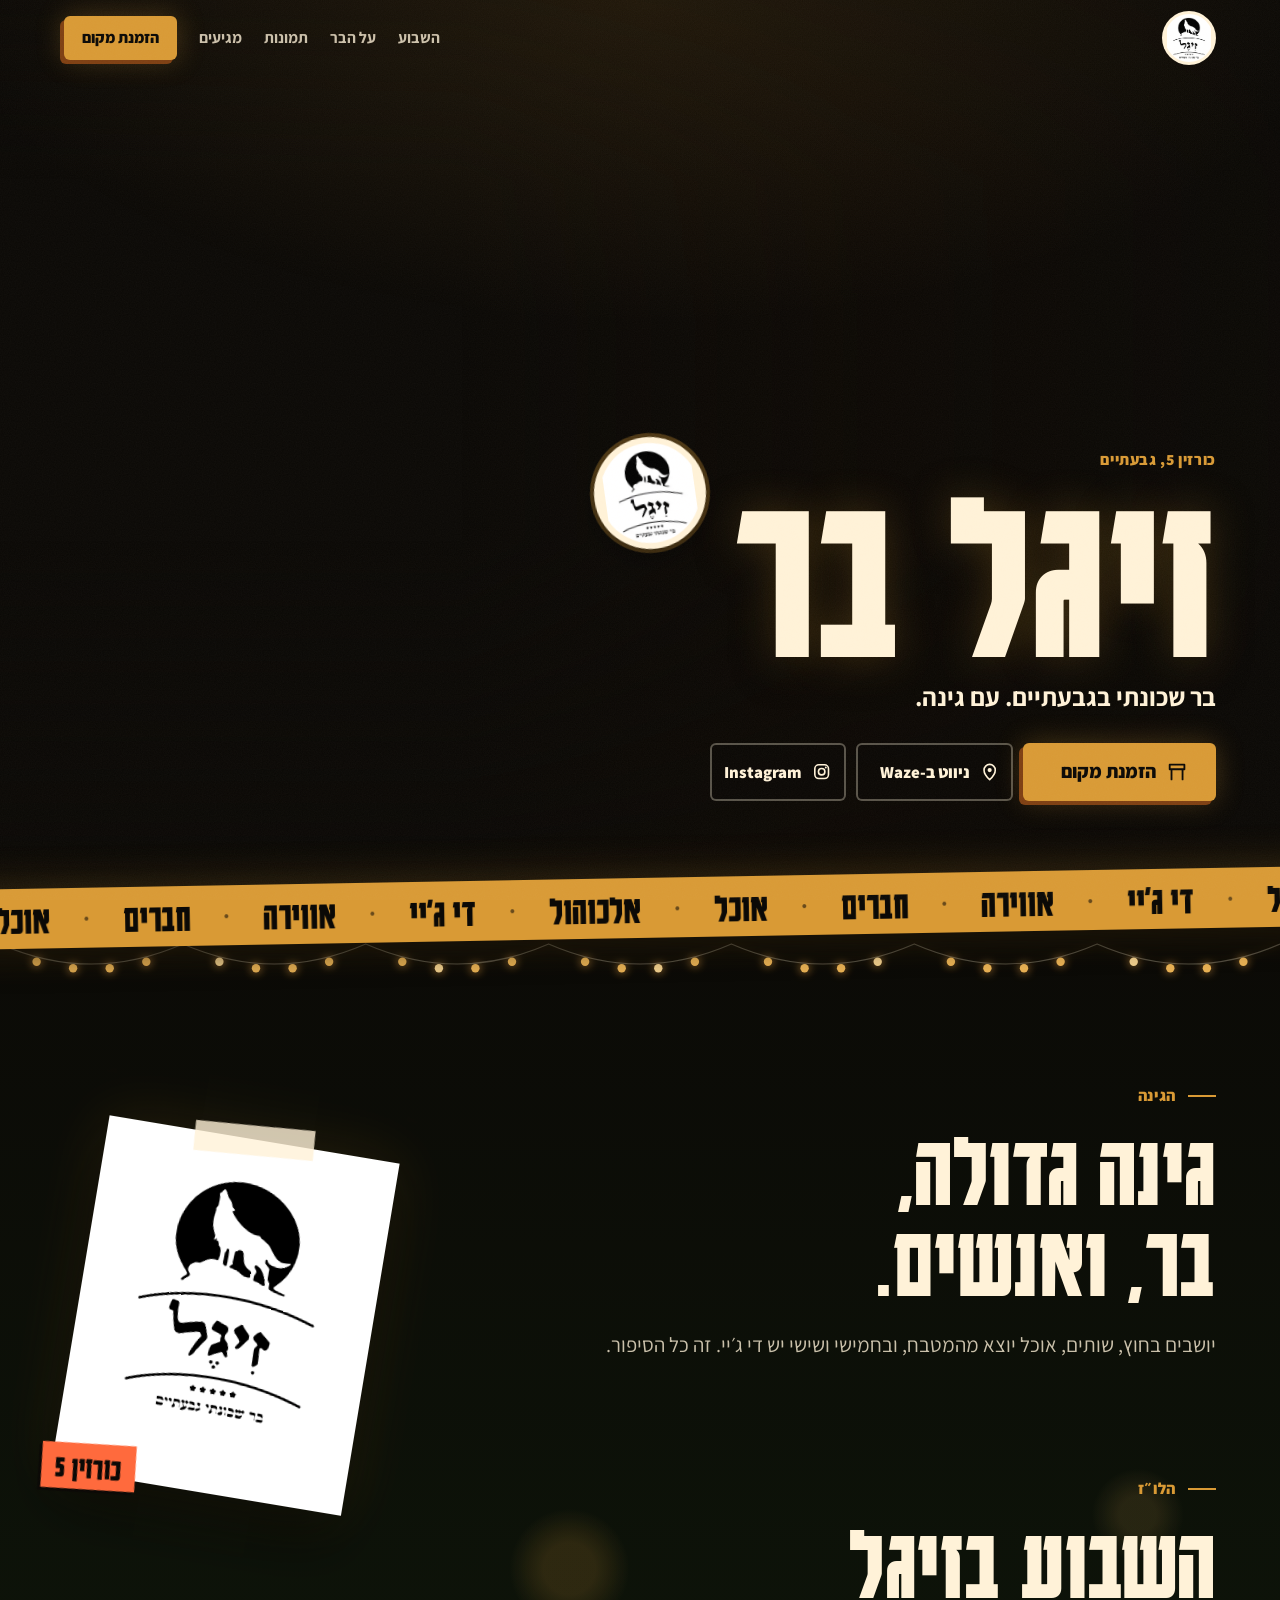
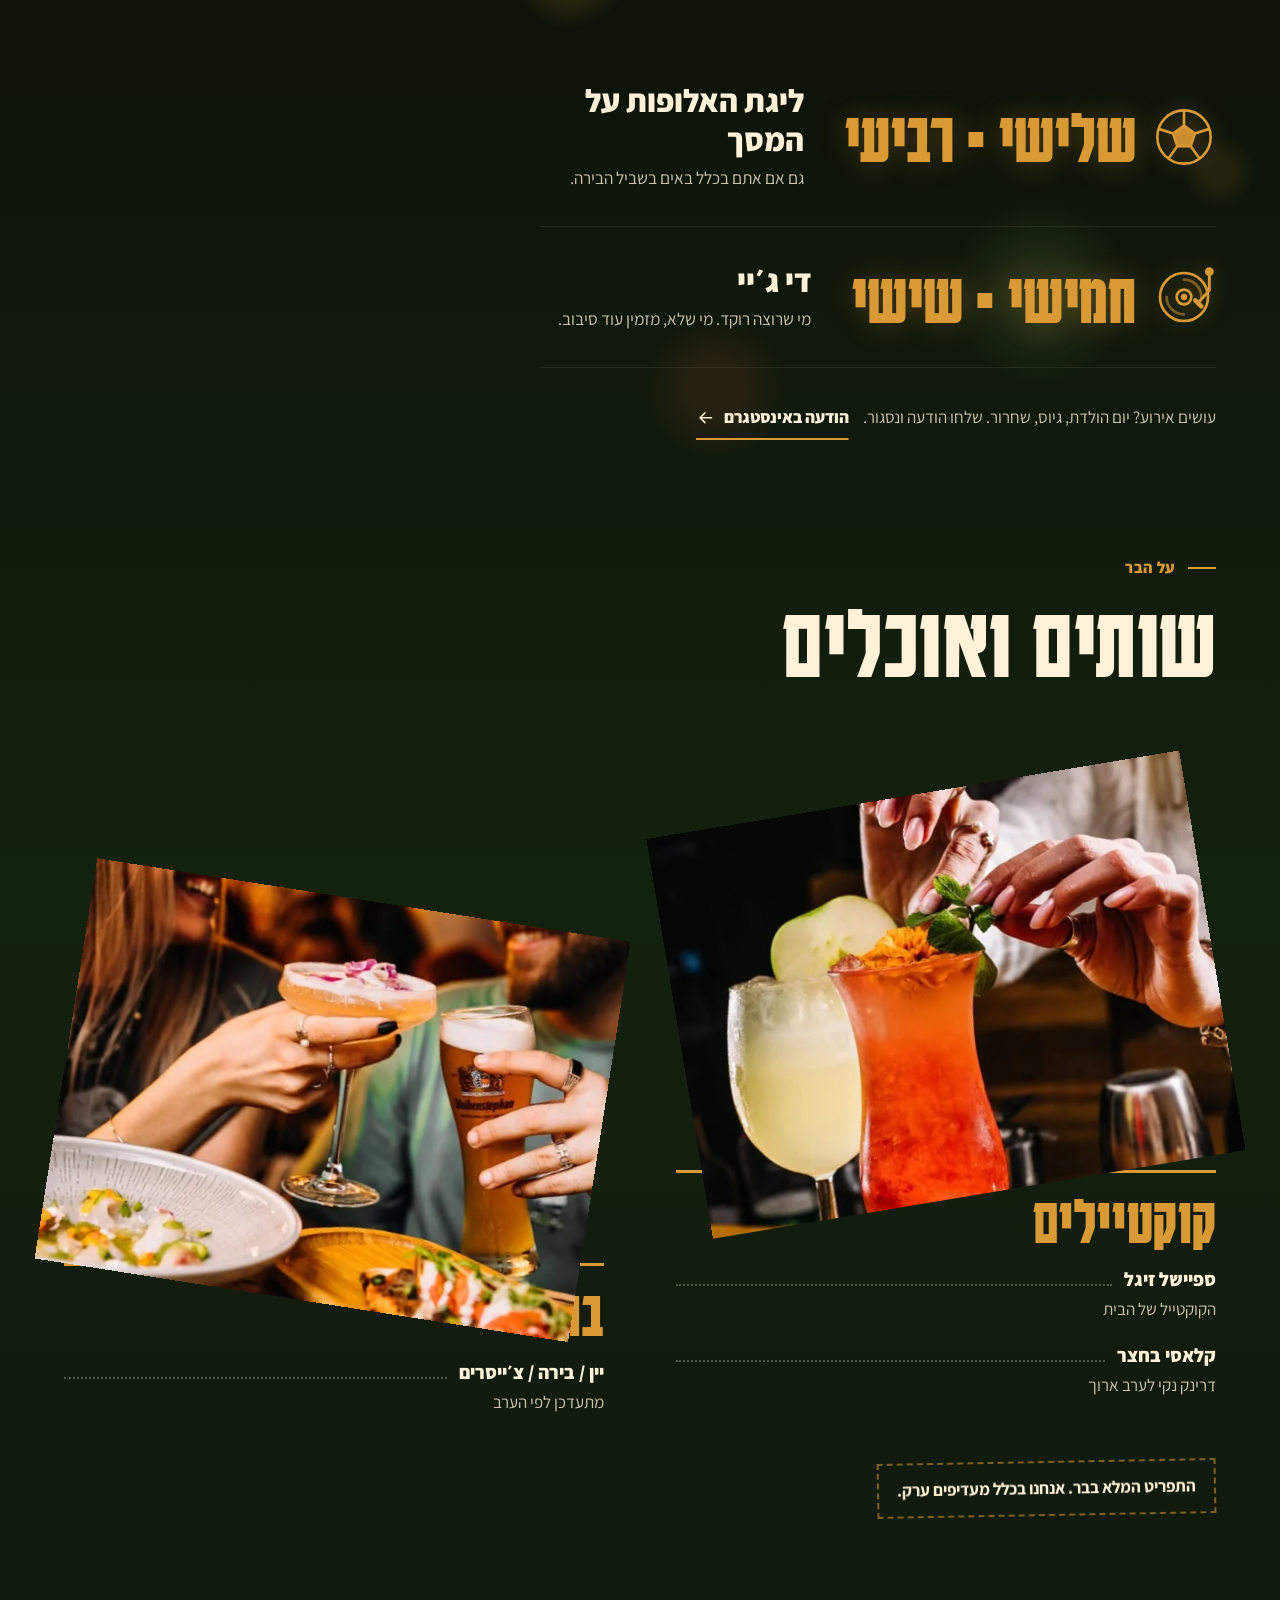
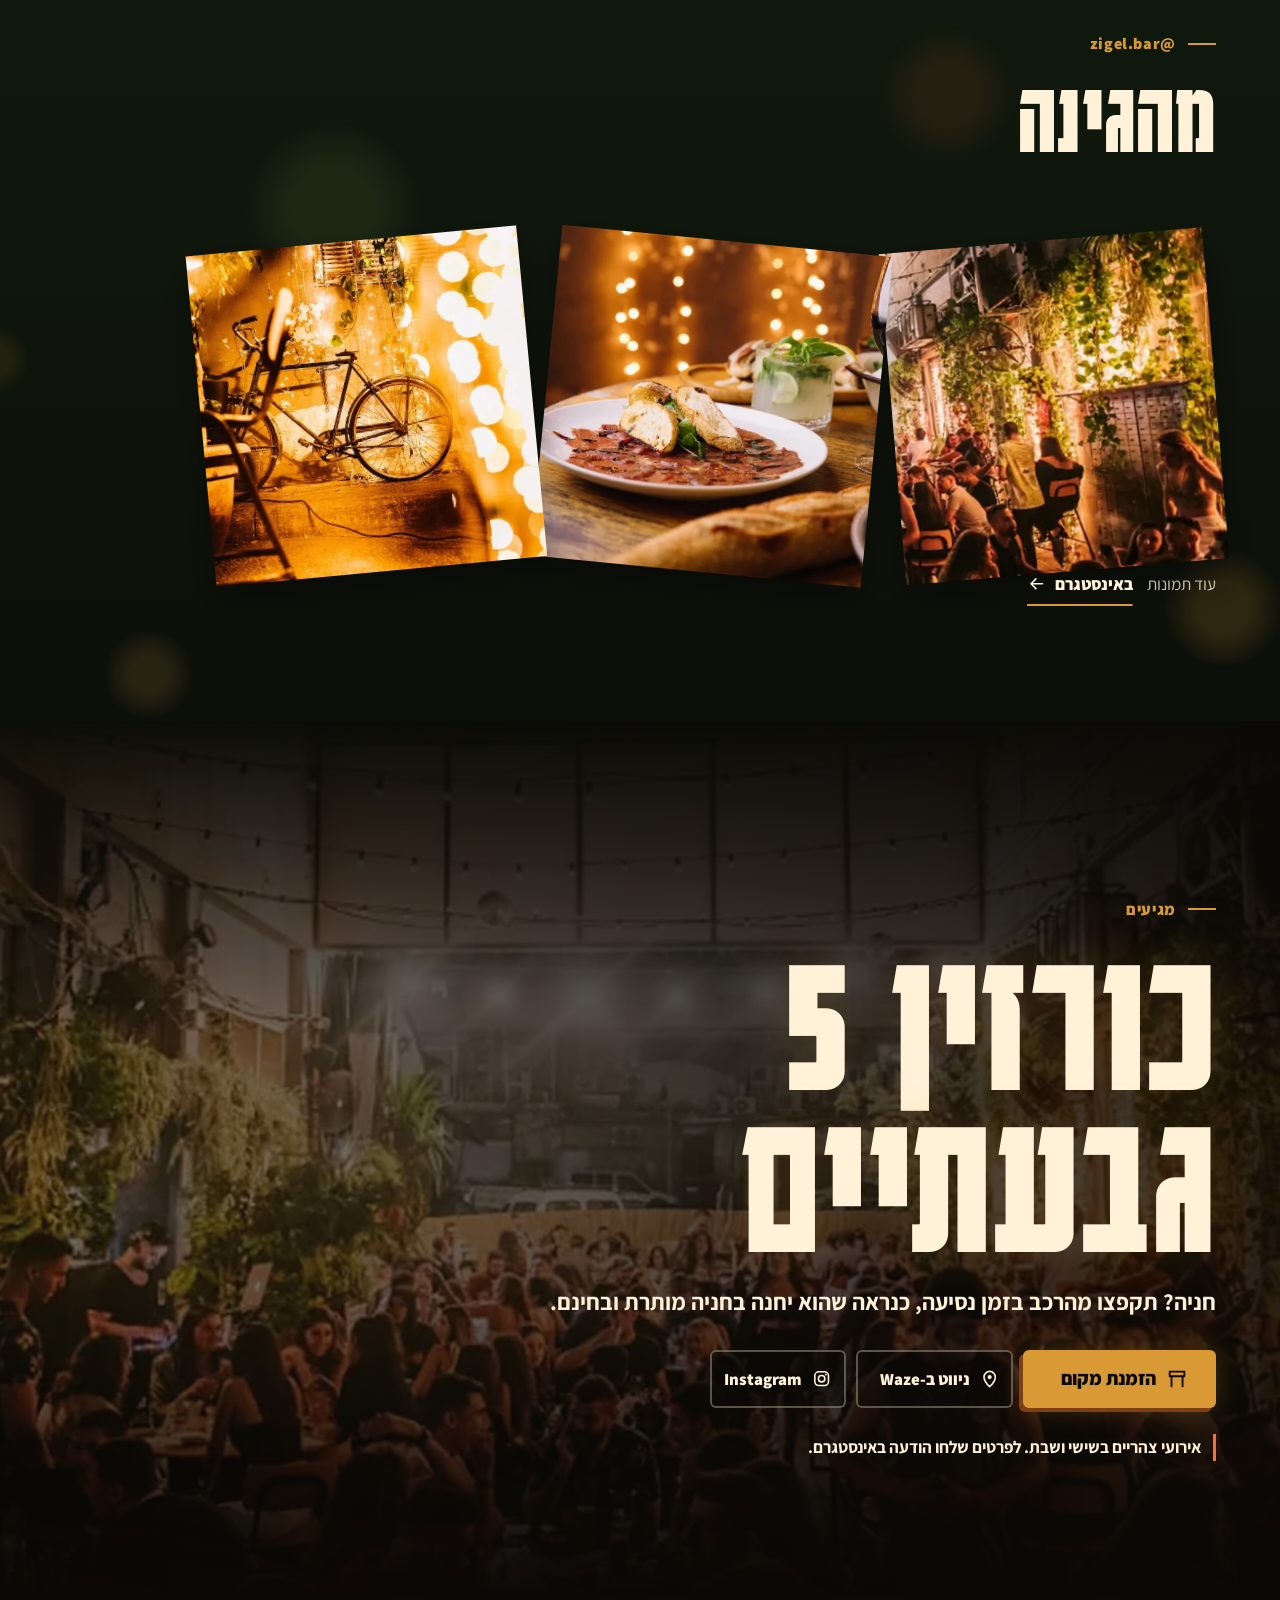
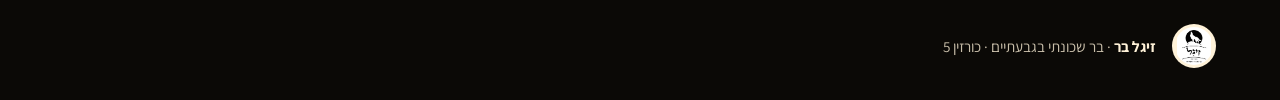
==== commit c38b4a35: "Deploy source f5d9292" ====
--- a/index.html
+++ b/index.html
@@ -1,4 +1,4 @@
-<!doctype html><html dir="rtl" lang="he"><head><meta charset="UTF-8"><meta content="width=device-width,initial-scale=1,viewport-fit=cover" name="viewport"><title>זיגל בר | בר שכונתי בגבעתיים · כורזין 5</title><meta content="זיגל בר, בר שכונתי עם גינה בכורזין 5, גבעתיים. די ג׳יי בחמישי ושישי, ליגת האלופות בשלישי ורביעי. הזמנת מקום באונטופו." name="description"><meta content="#0b0906" name="theme-color"><link rel="icon" href="assets/favicon-32.png" type="image/png" sizes="32x32"><link rel="apple-touch-icon" href="assets/apple-touch-icon.png"><meta content="website" property="og:type"><meta content="he_IL" property="og:locale"><meta content="זיגל בר" property="og:site_name"><meta content="זיגל בר · בר שכונתי בגבעתיים" property="og:title"><meta content="אלכוהול, די ג׳יי, אווירה, חברים, אוכל. כורזין 5, גבעתיים." property="og:description"><meta content="https://lielbs.github.io/zigel-bar/" property="og:url"><meta content="https://lielbs.github.io/zigel-bar/assets/og-image.jpg" property="og:image"><meta content="1200" property="og:image:width"><meta content="630" property="og:image:height"><meta content="הגינה של זיגל מלאה באנשים בערב, תחת שרשראות אור" property="og:image:alt"><meta content="summary_large_image" name="twitter:card"><meta content="זיגל בר · בר שכונתי בגבעתיים" name="twitter:title"><meta content="אלכוהול, די ג׳יי, אווירה, חברים, אוכל. כורזין 5, גבעתיים." name="twitter:description"><meta content="https://lielbs.github.io/zigel-bar/assets/og-image.jpg" name="twitter:image"><link rel="preload" href="assets/zigel-courtyard-hero-portrait.webp" type="image/webp" as="image" fetchpriority="high" media="(max-width: 700px)"><link rel="preload" type="image/webp" as="image" fetchpriority="high" media="(min-width: 701px)" imagesizes="100vw" imagesrcset="assets/zigel-courtyard-hero-1600.webp 1600w, assets/zigel-courtyard-hero.webp 2600w"><link rel="preconnect" href="https://fonts.googleapis.com"><link rel="preconnect" href="https://fonts.gstatic.com" crossorigin><link rel="stylesheet" href="https://fonts.googleapis.com/css2?family=Karantina:wght@400;700&family=Assistant:wght@400;600;700;800&display=swap"><link rel="stylesheet" href="styles.css?v=20261029e"><script type="application/ld+json">{
+<!doctype html><html dir="rtl" lang="he"><head><meta charset="UTF-8"><meta content="width=device-width,initial-scale=1,viewport-fit=cover" name="viewport"><title>זיגל בר | בר שכונתי בגבעתיים · כורזין 5</title><meta content="זיגל בר, בר שכונתי עם גינה בכורזין 5, גבעתיים. די ג׳יי בחמישי ושישי, ליגת האלופות בשלישי ורביעי. הזמנת מקום באונטופו." name="description"><meta content="#0b0906" name="theme-color"><link rel="icon" href="assets/favicon-32.png" type="image/png" sizes="32x32"><link rel="apple-touch-icon" href="assets/apple-touch-icon.png"><meta content="website" property="og:type"><meta content="he_IL" property="og:locale"><meta content="זיגל בר" property="og:site_name"><meta content="זיגל בר · בר שכונתי בגבעתיים" property="og:title"><meta content="אלכוהול, די ג׳יי, אווירה, חברים, אוכל. כורזין 5, גבעתיים." property="og:description"><meta content="https://lielbs.github.io/zigel-bar/" property="og:url"><meta content="https://lielbs.github.io/zigel-bar/assets/og-image.jpg" property="og:image"><meta content="1200" property="og:image:width"><meta content="630" property="og:image:height"><meta content="הגינה של זיגל מלאה באנשים בערב, תחת שרשראות אור" property="og:image:alt"><meta content="summary_large_image" name="twitter:card"><meta content="זיגל בר · בר שכונתי בגבעתיים" name="twitter:title"><meta content="אלכוהול, די ג׳יי, אווירה, חברים, אוכל. כורזין 5, גבעתיים." name="twitter:description"><meta content="https://lielbs.github.io/zigel-bar/assets/og-image.jpg" name="twitter:image"><link rel="preload" href="assets/zigel-courtyard-hero-portrait.webp" type="image/webp" as="image" fetchpriority="high" media="(max-width: 700px)"><link rel="preload" type="image/webp" as="image" fetchpriority="high" media="(min-width: 701px)" imagesizes="100vw" imagesrcset="assets/zigel-courtyard-hero-1600.webp 1600w, assets/zigel-courtyard-hero.webp 2600w"><link rel="preconnect" href="https://fonts.googleapis.com"><link rel="preconnect" href="https://fonts.gstatic.com" crossorigin><link rel="stylesheet" href="https://fonts.googleapis.com/css2?family=Karantina:wght@400;700&family=Assistant:wght@400;600;700;800&display=swap"><link rel="stylesheet" href="styles.css?v=20261029f"><script type="application/ld+json">{
         "@context": "https://schema.org",
         "@type": "BarOrPub",
         "name": "זיגל בר",
@@ -15,4 +15,4 @@
         "logo": "https://lielbs.github.io/zigel-bar/assets/zigel-logo.png",
         "sameAs": ["https://www.instagram.com/zigel.bar?igsh=MTJldmk5dXB6ZG5tbA=="],
         "acceptsReservations": "https://ontopo.com/he/il/page/19664385"
-      }</script></head><body><svg aria-hidden="true" class="icon-sprite" focusable="false"><symbol id="i-seat" viewBox="0 0 24 24"><path d="M4 9h16M6 9v11M18 9v11M4 4h16v5H4z" fill="none" stroke="currentColor" stroke-linejoin="round" stroke-width="2" stroke-linecap="round"/></symbol><symbol id="i-nav" viewBox="0 0 24 24"><path d="M12 22s7-6.2 7-12a7 7 0 1 0-14 0c0 5.8 7 12 7 12z" fill="none" stroke="currentColor" stroke-linejoin="round" stroke-width="2"/><circle cx="12" cy="10" r="2.6" fill="currentColor"/></symbol><symbol id="i-insta" viewBox="0 0 24 24"><rect fill="none" height="17" rx="5" stroke="currentColor" stroke-width="2" width="17" x="3.5" y="3.5"/><circle cx="12" cy="12" r="4" fill="none" stroke="currentColor" stroke-width="2"/><circle cx="17.2" cy="6.8" r="1.2" fill="currentColor"/></symbol><symbol id="i-ball" viewBox="0 0 48 48"><g fill="none" stroke="currentColor" stroke-linecap="round" stroke-linejoin="round" stroke-width="2"><circle cx="24" cy="24" r="20"/><path d="M24 15.5l8.1 5.9-3.1 9.5H19l-3.1-9.5z" fill="currentColor" fill-opacity=".9"/><path d="M24 15.5V4.6M32.1 21.4l10.3-3.3M29 30.9l6.4 8.8M19 30.9l-6.4 8.8M15.9 21.4L5.6 18.1"/></g></symbol><symbol id="i-vinyl" viewBox="0 0 48 48"><g fill="none" stroke="currentColor" stroke-linecap="round" stroke-linejoin="round" stroke-width="2"><circle cx="21" cy="26" r="17"/><circle cx="21" cy="26" r="11" stroke-opacity=".45"/><circle cx="21" cy="26" r="5.5"/><circle cx="21" cy="26" r="1.3" fill="currentColor"/><path d="M42 4v15l-9 9"/><path d="M30.5 25.5l5 5" stroke-width="3"/></g></symbol><symbol id="i-arrow" viewBox="0 0 24 24"><path d="M19 12H5m6-6-6 6 6 6" fill="none" stroke="currentColor" stroke-linejoin="round" stroke-width="2" stroke-linecap="round"/></symbol></svg> <a href="#main-content" class="skip-link">דילוג לתוכן הראשי</a><header class="topbar" data-header><a href="#top" class="brand"><img alt="זיגל בר — לראש העמוד" height="250" src="assets/zigel-logo.png" width="225"></a><nav aria-label="ניווט באתר" class="site-nav"><ul><li><a href="#week">השבוע</a></li><li><a href="#menu">על הבר</a></li><li class="nav-optional"><a href="#gallery">תמונות</a></li><li><a href="#visit">מגיעים</a></li></ul></nav><a href="https://ontopo.com/he/il/page/19664385" class="btn btn-primary btn-small nav-booking" data-link="booking" rel="noopener noreferrer" target="_blank">הזמנת מקום<span class="sr-only"> (נפתח בכרטיסייה חדשה)</span></a><div class="scroll-progress" aria-hidden="true"><span data-progress></span></div></header><main id="main-content" tabindex="-1"><section aria-labelledby="hero-title" class="hero" id="top" data-hero><picture class="hero-media" data-parallax><source srcset="assets/zigel-courtyard-hero-portrait.webp" type="image/webp" media="(max-width: 700px)"><source srcset="assets/zigel-courtyard-hero-1600.webp 1600w, assets/zigel-courtyard-hero.webp 2600w" type="image/webp" sizes="100vw"><img alt="ערב בגינה של זיגל: שולחנות מלאים באנשים תחת שרשראות אור" height="962" src="assets/zigel-courtyard-hero.webp" width="2600" decoding="async" data-image="images.hero" fetchpriority="high"></picture><div class="hero-shade" aria-hidden="true"></div><div class="hero-glow" aria-hidden="true" data-glow></div><div class="hero-content"><img alt="" height="250" src="assets/zigel-logo.png" width="225" class="intro-in hero-badge" data-badge style="--i:0"><p class="intro-in eyebrow" data-content="site.eyebrow" style="--i:1">כורזין 5, גבעתיים</p><h1 class="intro-in" data-content="site.title" id="hero-title" style="--i:2">זיגל בר</h1><p class="intro-in hero-lead" data-content="site.introTitle" style="--i:3">בר שכונתי בגבעתיים. עם גינה.</p><div class="intro-in hero-actions" data-dock-watch style="--i:4"><a href="https://ontopo.com/he/il/page/19664385" class="btn btn-primary btn-large btn-shine" data-link="booking" rel="noopener noreferrer" target="_blank"><svg aria-hidden="true" class="icon"><use href="#i-seat"/></svg> הזמנת מקום<span class="sr-only"> (נפתח בכרטיסייה חדשה)</span> </a><a href="https://waze.com/ul/hsv8y2hrg1" class="btn btn-ghost" data-link="waze" rel="noopener noreferrer" target="_blank"><svg aria-hidden="true" class="icon"><use href="#i-nav"/></svg> ניווט ב‑Waze<span class="sr-only"> (נפתח בכרטיסייה חדשה)</span> </a><a href="https://www.instagram.com/zigel.bar?igsh=MTJldmk5dXB6ZG5tbA==" class="btn btn-ghost" data-link="instagram" rel="noopener noreferrer" target="_blank"><svg aria-hidden="true" class="icon"><use href="#i-insta"/></svg> Instagram<span class="sr-only"> (נפתח בכרטיסייה חדשה)</span></a></div></div></section><div class="tape" aria-hidden="true" data-marquee><div class="marquee-track"><div class="marquee-group"><span>אלכוהול</span><span class="dot">•</span><span>די ג׳יי</span><span class="dot">•</span><span>אווירה</span><span class="dot">•</span><span>חברים</span><span class="dot">•</span><span>אוכל</span><span class="dot">•</span></div></div></div><div class="story"><div class="lights" aria-hidden="true" data-lights></div><div class="story-main"><section aria-labelledby="intro-title" class="intro" id="intro"><div class="reveal intro-copy"><p class="kicker"><span data-content="site.introLabel">הגינה</span></p><h2 id="intro-title" data-split data-content="site.introHeading">גינה גדולה, בר, ואנשים.</h2><p class="intro-text" data-content="site.introText">יושבים בחוץ, שותים, אוכל יוצא מהמטבח, ובחמישי ושישי יש די ג׳יי. זה כל הסיפור.</p></div></section><section aria-labelledby="week-title" class="week" id="week"><div class="bokeh" aria-hidden="true"></div><div class="reveal section-head"><p class="kicker">הלו״ז</p><h2 id="week-title" data-split>השבוע בזיגל</h2></div><ol class="event-list" data-events><li class="reveal event"><p class="event-when"><svg aria-hidden="true" class="event-icon"><use href="#i-ball"/></svg><span class="event-day">שלישי · רביעי</span></p><div class="event-body"><h3>ליגת האלופות על המסך</h3><p>גם אם אתם בכלל באים בשביל הבירה.</p></div></li><li class="reveal event"><p class="event-when"><svg aria-hidden="true" class="event-icon"><use href="#i-vinyl"/></svg><span class="event-day">חמישי · שישי</span></p><div class="event-body"><h3>די ג׳יי</h3><p>מי שרוצה רוקד. מי שלא, מזמין עוד סיבוב.</p></div></li></ol><p class="reveal more-line">עושים אירוע? יום הולדת, גיוס, שחרור. שלחו הודעה ונסגור. <a href="https://www.instagram.com/zigel.bar?igsh=MTJldmk5dXB6ZG5tbA==" class="text-link" data-link="instagram" rel="noopener noreferrer" target="_blank">הודעה באינסטגרם<span class="sr-only"> (נפתח בכרטיסייה חדשה)</span><svg aria-hidden="true" class="icon"><use href="#i-arrow"/></svg></a></p></section></div><figure class="reveal intro-photo is-logo reveal-photo" data-tilt><img alt="הלוגו של זיגל: זאב שמיילל לירח" height="1000" src="assets/zigel-logo-large.webp" width="900" decoding="async" loading="lazy" data-image="images.intro"><figcaption aria-hidden="true" class="stamp">כורזין 5</figcaption></figure></div><section aria-labelledby="menu-title" class="bar" id="menu"><div class="reveal section-head"><p class="kicker">על הבר</p><h2 id="menu-title" data-split>שותים ואוכלים</h2></div><div class="menu-grid" data-menu></div><p class="reveal menu-note" data-menu-note>התפריט המלא בבר. אנחנו בכלל מעדיפים ערק.</p></section><section aria-labelledby="gallery-title" class="gallery-section" id="gallery"><div class="bokeh bokeh-alt" aria-hidden="true"></div><div class="reveal section-head"><p class="kicker">@zigel.bar</p><h2 id="gallery-title" data-split>מהגינה</h2></div><div class="gallery" data-gallery><figure class="shot" style="--r:0.976"><img alt="קיר מכוסה צמחייה ושרשראות אור, ואנשים יושבים לידו בגינה של זיגל" height="922" src="assets/zigel-lights-wall.webp" width="900" decoding="async" loading="lazy"></figure><figure class="shot" style="--r:1"><img alt="צלחת מהמטבח עם לחם קלוי, ולידה קוקטייל עם נענע" height="640" src="assets/zigel-plate.webp" width="640" decoding="async" loading="lazy"></figure><figure class="shot" style="--r:1"><img alt="אופניים ישנים על רקע אורות חמים בגינה" height="640" src="assets/zigel-courtyard-bike.webp" width="640" decoding="async" loading="lazy"></figure></div><p class="reveal more-line">עוד תמונות <a href="https://www.instagram.com/zigel.bar?igsh=MTJldmk5dXB6ZG5tbA==" class="text-link" data-link="instagram" rel="noopener noreferrer" target="_blank">באינסטגרם<span class="sr-only"> (נפתח בכרטיסייה חדשה)</span><svg aria-hidden="true" class="icon"><use href="#i-arrow"/></svg></a></p></section><section aria-labelledby="visit-title" class="visit" id="visit"><img alt="" height="962" src="assets/zigel-courtyard-hero.webp" width="2600" decoding="async" loading="lazy" data-image="images.location" class="visit-bg"><div class="reveal visit-inner"><p class="kicker"><span data-content="site.locationLabel">מגיעים</span></p><h2 id="visit-title" data-content="site.locationTitle">כורזין 5<br>גבעתיים</h2><p class="visit-lead">חניה? תקפצו מהרכב בזמן נסיעה, כנראה שהוא יחנה בחניה מותרת ובחינם.</p><div class="visit-actions" data-dock-watch><a href="https://ontopo.com/he/il/page/19664385" class="btn btn-primary btn-large btn-shine" data-link="booking" rel="noopener noreferrer" target="_blank"><svg aria-hidden="true" class="icon"><use href="#i-seat"/></svg> הזמנת מקום<span class="sr-only"> (נפתח בכרטיסייה חדשה)</span> </a><a href="https://waze.com/ul/hsv8y2hrg1" class="btn btn-ghost" data-link="waze" rel="noopener noreferrer" target="_blank"><svg aria-hidden="true" class="icon"><use href="#i-nav"/></svg> ניווט ב‑Waze<span class="sr-only"> (נפתח בכרטיסייה חדשה)</span> </a><a href="https://www.instagram.com/zigel.bar?igsh=MTJldmk5dXB6ZG5tbA==" class="btn btn-ghost" data-link="instagram" rel="noopener noreferrer" target="_blank"><svg aria-hidden="true" class="icon"><use href="#i-insta"/></svg> Instagram<span class="sr-only"> (נפתח בכרטיסייה חדשה)</span></a></div><p class="notice" data-notice>אירועי צהריים בשישי ושבת. לפרטים שלחו הודעה באינסטגרם.</p></div></section></main><footer class="site-footer"><img alt="" height="250" src="assets/zigel-logo.png" width="225" decoding="async" loading="lazy"><p><strong data-content="site.title">זיגל בר</strong> · <span>בר שכונתי בגבעתיים</span> · <span>כורזין 5</span></p></footer><div class="mobile-dock" data-dock><a href="https://ontopo.com/he/il/page/19664385" class="btn btn-primary" data-link="booking" rel="noopener noreferrer" target="_blank"><svg aria-hidden="true" class="icon"><use href="#i-seat"/></svg> הזמנת מקום<span class="sr-only"> (נפתח בכרטיסייה חדשה)</span> </a><a href="https://waze.com/ul/hsv8y2hrg1" class="btn btn-ghost btn-icon" data-link="waze" rel="noopener noreferrer" target="_blank"><svg aria-hidden="true" class="icon"><use href="#i-nav"/></svg> <span class="sr-only">ניווט ב‑Waze (נפתח בכרטיסייה חדשה)</span></a></div><script src="script.js?v=20261029e"></script></body></html>+      }</script></head><body><svg aria-hidden="true" class="icon-sprite" focusable="false"><symbol id="i-seat" viewBox="0 0 24 24"><path d="M4 9h16M6 9v11M18 9v11M4 4h16v5H4z" fill="none" stroke="currentColor" stroke-linejoin="round" stroke-width="2" stroke-linecap="round"/></symbol><symbol id="i-nav" viewBox="0 0 24 24"><path d="M12 22s7-6.2 7-12a7 7 0 1 0-14 0c0 5.8 7 12 7 12z" fill="none" stroke="currentColor" stroke-linejoin="round" stroke-width="2"/><circle cx="12" cy="10" r="2.6" fill="currentColor"/></symbol><symbol id="i-insta" viewBox="0 0 24 24"><rect fill="none" height="17" rx="5" stroke="currentColor" stroke-width="2" width="17" x="3.5" y="3.5"/><circle cx="12" cy="12" r="4" fill="none" stroke="currentColor" stroke-width="2"/><circle cx="17.2" cy="6.8" r="1.2" fill="currentColor"/></symbol><symbol id="i-ball" viewBox="0 0 48 48"><g fill="none" stroke="currentColor" stroke-width="2" stroke-linecap="round" stroke-linejoin="round"><circle cx="24" cy="24" r="20"/><path d="M24 15.5l8.1 5.9-3.1 9.5H19l-3.1-9.5z" fill="currentColor" fill-opacity=".9"/><path d="M24 15.5V4.6M32.1 21.4l10.3-3.3M29 30.9l6.4 8.8M19 30.9l-6.4 8.8M15.9 21.4L5.6 18.1"/></g></symbol><symbol id="i-disc" viewBox="0 0 48 48"><g fill="none" stroke="currentColor" stroke-width="2"><circle cx="24" cy="24" r="18"/><path d="M24 11a13 13 0 0 1 13 13" stroke-linecap="round" stroke-opacity=".5"/><path d="M24 37a13 13 0 0 1-13-13" stroke-linecap="round" stroke-opacity=".5"/><circle cx="24" cy="24" r="5.5"/><circle cx="24" cy="24" r="1.4" fill="currentColor"/></g></symbol><symbol id="i-arm" viewBox="0 0 48 48"><g fill="none" stroke="currentColor" stroke-width="2.2" stroke-linecap="round" stroke-linejoin="round"><circle cx="43" cy="5" r="2.2" fill="currentColor"/><path d="M43 5v14l-8 9"/><path d="M32.5 26.5l4.5 4.5" stroke-width="3.4"/></g></symbol><symbol id="i-arrow" viewBox="0 0 24 24"><path d="M19 12H5m6-6-6 6 6 6" fill="none" stroke="currentColor" stroke-linejoin="round" stroke-width="2" stroke-linecap="round"/></symbol></svg> <a href="#main-content" class="skip-link">דילוג לתוכן הראשי</a><header class="topbar" data-header><a href="#top" class="brand"><img alt="זיגל בר — לראש העמוד" height="250" src="assets/zigel-logo.png" width="225"></a><nav aria-label="ניווט באתר" class="site-nav"><ul><li><a href="#week">השבוע</a></li><li><a href="#menu">על הבר</a></li><li class="nav-optional"><a href="#gallery">תמונות</a></li><li><a href="#visit">מגיעים</a></li></ul></nav><a href="https://ontopo.com/he/il/page/19664385" class="btn btn-primary btn-small nav-booking" data-link="booking" rel="noopener noreferrer" target="_blank">הזמנת מקום<span class="sr-only"> (נפתח בכרטיסייה חדשה)</span></a><div class="scroll-progress" aria-hidden="true"><span data-progress></span></div></header><main id="main-content" tabindex="-1"><section aria-labelledby="hero-title" class="hero" id="top" data-hero><picture class="hero-media" data-parallax><source srcset="assets/zigel-courtyard-hero-portrait.webp" type="image/webp" media="(max-width: 700px)"><source srcset="assets/zigel-courtyard-hero-1600.webp 1600w, assets/zigel-courtyard-hero.webp 2600w" type="image/webp" sizes="100vw"><img alt="ערב בגינה של זיגל: שולחנות מלאים באנשים תחת שרשראות אור" height="962" src="assets/zigel-courtyard-hero.webp" width="2600" decoding="async" data-image="images.hero" fetchpriority="high"></picture><div class="hero-shade" aria-hidden="true"></div><div class="hero-glow" aria-hidden="true" data-glow></div><div class="hero-content"><img alt="" height="250" src="assets/zigel-logo.png" width="225" class="intro-in hero-badge" data-badge style="--i:0"><p class="intro-in eyebrow" data-content="site.eyebrow" style="--i:1">כורזין 5, גבעתיים</p><h1 class="intro-in" data-content="site.title" id="hero-title" style="--i:2">זיגל בר</h1><p class="intro-in hero-lead" data-content="site.introTitle" style="--i:3">בר שכונתי בגבעתיים. עם גינה.</p><div class="intro-in hero-actions" data-dock-watch style="--i:4"><a href="https://ontopo.com/he/il/page/19664385" class="btn btn-primary btn-large btn-shine" data-link="booking" rel="noopener noreferrer" target="_blank"><svg aria-hidden="true" class="icon"><use href="#i-seat"/></svg> הזמנת מקום<span class="sr-only"> (נפתח בכרטיסייה חדשה)</span> </a><a href="https://waze.com/ul/hsv8y2hrg1" class="btn btn-ghost" data-link="waze" rel="noopener noreferrer" target="_blank"><svg aria-hidden="true" class="icon"><use href="#i-nav"/></svg> ניווט ב‑Waze<span class="sr-only"> (נפתח בכרטיסייה חדשה)</span> </a><a href="https://www.instagram.com/zigel.bar?igsh=MTJldmk5dXB6ZG5tbA==" class="btn btn-ghost" data-link="instagram" rel="noopener noreferrer" target="_blank"><svg aria-hidden="true" class="icon"><use href="#i-insta"/></svg> Instagram<span class="sr-only"> (נפתח בכרטיסייה חדשה)</span></a></div></div></section><div class="tape" aria-hidden="true" data-marquee><div class="marquee-track"><div class="marquee-group"><span>אלכוהול</span><span class="dot">•</span><span>די ג׳יי</span><span class="dot">•</span><span>אווירה</span><span class="dot">•</span><span>חברים</span><span class="dot">•</span><span>אוכל</span><span class="dot">•</span></div></div></div><div class="story"><div class="lights" aria-hidden="true" data-lights></div><div class="story-main"><section aria-labelledby="intro-title" class="intro" id="intro"><div class="reveal intro-copy"><p class="kicker"><span data-content="site.introLabel">הגינה</span></p><h2 id="intro-title" data-split data-content="site.introHeading">גינה גדולה, בר, ואנשים.</h2><p class="intro-text" data-content="site.introText">יושבים בחוץ, שותים, אוכל יוצא מהמטבח, ובחמישי ושישי יש די ג׳יי. זה כל הסיפור.</p></div></section><section aria-labelledby="week-title" class="week" id="week"><div class="bokeh" aria-hidden="true"></div><div class="reveal section-head"><p class="kicker">הלו״ז</p><h2 id="week-title" data-split>השבוע בזיגל</h2></div><ol class="event-list" data-events><li class="reveal event"><p class="event-when"><svg aria-hidden="true" class="event-icon is-ball" viewBox="0 0 48 48"><use href="#i-ball"/></svg><span class="event-day">שלישי · רביעי</span></p><div class="event-body"><h3>ליגת האלופות על המסך</h3><p>גם אם אתם בכלל באים בשביל הבירה.</p></div></li><li class="reveal event"><p class="event-when"><svg aria-hidden="true" class="event-icon is-vinyl" viewBox="0 0 48 48"><use href="#i-disc" class="disc"/><use href="#i-arm"/></svg><span class="event-day">חמישי · שישי</span></p><div class="event-body"><h3>די ג׳יי</h3><p>מי שרוצה רוקד. מי שלא, מזמין עוד סיבוב.</p></div></li></ol><p class="reveal more-line">עושים אירוע? יום הולדת, גיוס, שחרור. שלחו הודעה ונסגור. <a href="https://www.instagram.com/zigel.bar?igsh=MTJldmk5dXB6ZG5tbA==" class="text-link" data-link="instagram" rel="noopener noreferrer" target="_blank">הודעה באינסטגרם<span class="sr-only"> (נפתח בכרטיסייה חדשה)</span><svg aria-hidden="true" class="icon"><use href="#i-arrow"/></svg></a></p></section></div><figure class="reveal intro-photo is-logo reveal-photo" data-drift data-tilt><img alt="הלוגו של זיגל: זאב שמיילל לירח" height="1000" src="assets/zigel-logo-large.webp" width="900" decoding="async" loading="lazy" data-image="images.intro"><figcaption aria-hidden="true" class="stamp">כורזין 5</figcaption></figure></div><section aria-labelledby="menu-title" class="bar" id="menu"><div class="reveal section-head"><p class="kicker">על הבר</p><h2 id="menu-title" data-split>שותים ואוכלים</h2></div><div class="menu-grid" data-menu></div><p class="reveal menu-note" data-menu-note>התפריט המלא בבר. אנחנו בכלל מעדיפים ערק.</p></section><section aria-labelledby="gallery-title" class="gallery-section" id="gallery"><div class="bokeh bokeh-alt" aria-hidden="true"></div><div class="reveal section-head"><p class="kicker">@zigel.bar</p><h2 id="gallery-title" data-split>מהגינה</h2></div><div class="gallery" data-gallery><figure class="shot" style="--r:0.976"><img alt="קיר מכוסה צמחייה ושרשראות אור, ואנשים יושבים לידו בגינה של זיגל" height="922" src="assets/zigel-lights-wall.webp" width="900" decoding="async" loading="lazy"></figure><figure class="shot" style="--r:1"><img alt="צלחת מהמטבח עם לחם קלוי, ולידה קוקטייל עם נענע" height="640" src="assets/zigel-plate.webp" width="640" decoding="async" loading="lazy"></figure><figure class="shot" style="--r:1"><img alt="אופניים ישנים על רקע אורות חמים בגינה" height="640" src="assets/zigel-courtyard-bike.webp" width="640" decoding="async" loading="lazy"></figure></div><p class="reveal more-line">עוד תמונות <a href="https://www.instagram.com/zigel.bar?igsh=MTJldmk5dXB6ZG5tbA==" class="text-link" data-link="instagram" rel="noopener noreferrer" target="_blank">באינסטגרם<span class="sr-only"> (נפתח בכרטיסייה חדשה)</span><svg aria-hidden="true" class="icon"><use href="#i-arrow"/></svg></a></p></section><section aria-labelledby="visit-title" class="visit" id="visit"><img alt="" height="962" src="assets/zigel-courtyard-hero.webp" width="2600" decoding="async" loading="lazy" data-image="images.location" class="visit-bg"><div class="reveal visit-inner"><p class="kicker"><span data-content="site.locationLabel">מגיעים</span></p><h2 id="visit-title" data-content="site.locationTitle">כורזין 5<br>גבעתיים</h2><p class="visit-lead">חניה? תקפצו מהרכב בזמן נסיעה, כנראה שהוא יחנה בחניה מותרת ובחינם.</p><div class="visit-actions" data-dock-watch><a href="https://ontopo.com/he/il/page/19664385" class="btn btn-primary btn-large btn-shine" data-link="booking" rel="noopener noreferrer" target="_blank"><svg aria-hidden="true" class="icon"><use href="#i-seat"/></svg> הזמנת מקום<span class="sr-only"> (נפתח בכרטיסייה חדשה)</span> </a><a href="https://waze.com/ul/hsv8y2hrg1" class="btn btn-ghost" data-link="waze" rel="noopener noreferrer" target="_blank"><svg aria-hidden="true" class="icon"><use href="#i-nav"/></svg> ניווט ב‑Waze<span class="sr-only"> (נפתח בכרטיסייה חדשה)</span> </a><a href="https://www.instagram.com/zigel.bar?igsh=MTJldmk5dXB6ZG5tbA==" class="btn btn-ghost" data-link="instagram" rel="noopener noreferrer" target="_blank"><svg aria-hidden="true" class="icon"><use href="#i-insta"/></svg> Instagram<span class="sr-only"> (נפתח בכרטיסייה חדשה)</span></a></div><p class="notice" data-notice>אירועי צהריים בשישי ושבת. לפרטים שלחו הודעה באינסטגרם.</p></div></section></main><footer class="site-footer"><img alt="" height="250" src="assets/zigel-logo.png" width="225" decoding="async" loading="lazy"><p><strong data-content="site.title">זיגל בר</strong> · <span>בר שכונתי בגבעתיים</span> · <span>כורזין 5</span></p></footer><div class="mobile-dock" data-dock><a href="https://ontopo.com/he/il/page/19664385" class="btn btn-primary" data-link="booking" rel="noopener noreferrer" target="_blank"><svg aria-hidden="true" class="icon"><use href="#i-seat"/></svg> הזמנת מקום<span class="sr-only"> (נפתח בכרטיסייה חדשה)</span> </a><a href="https://waze.com/ul/hsv8y2hrg1" class="btn btn-ghost btn-icon" data-link="waze" rel="noopener noreferrer" target="_blank"><svg aria-hidden="true" class="icon"><use href="#i-nav"/></svg> <span class="sr-only">ניווט ב‑Waze (נפתח בכרטיסייה חדשה)</span></a></div><script src="script.js?v=20261029f"></script></body></html>
--- a/styles.css
+++ b/styles.css
@@ -1 +1 @@
-:root{--ink:#0b0906;--ink-2:#0e150b;--ink-3:#15200f;--garden:#13210f;--cream:#fff2d8;--cream-dim:rgba(255, 242, 216, 0.78);--gold:#d99a35;--gold-hot:#e9b255;--ember:#7e3f12;--coral:#ff6a3d;--leaf:#a3c862;--line:rgba(255, 242, 216, 0.15);--line-strong:rgba(255, 242, 216, 0.32);--font-display:"Karantina","Heebo","Arial Narrow",sans-serif;--font-body:"Assistant","Heebo",Arial,sans-serif;--ease-out:cubic-bezier(.16, 1, .3, 1);--ease-spring:cubic-bezier(.34, 1.56, .64, 1);--content-max:1320px;--gutter:clamp(16px, 5vw, 64px);--pad-x:max(var(--gutter), calc((100% - var(--content-max)) / 2));--section-y:clamp(56px, 9vw, 120px);--header-h:64px;--grain:url("data:image/svg+xml,%3Csvg xmlns='http://www.w3.org/2000/svg' width='160' height='160'%3E%3Cfilter id='n'%3E%3CfeTurbulence type='fractalNoise' baseFrequency='.85' numOctaves='2' stitchTiles='stitch'/%3E%3CfeColorMatrix values='0 0 0 0 1 0 0 0 0 .92 0 0 0 0 .8 0 0 0 .55 0'/%3E%3C/filter%3E%3Crect width='100%25' height='100%25' filter='url(%23n)'/%3E%3C/svg%3E")}*{box-sizing:border-box}html{scroll-behavior:smooth;scroll-padding-block:calc(var(--header-h) + 16px) 96px;-webkit-text-size-adjust:100%;text-size-adjust:100%}body{background:var(--ink);color:var(--cream);font-family:var(--font-body);font-size:1.0625rem;line-height:1.6;margin:0;overflow-x:clip}body::before{background-image:var(--grain);content:"";inset:0;opacity:.065;pointer-events:none;position:fixed;z-index:90}main{background:linear-gradient(180deg,var(--ink) 0,var(--ink) 18%,#0d1309 34%,var(--garden) 52%,#0f170c 70%,var(--ink) 92%);overflow:clip}main:focus{outline:0}section[id]{scroll-margin-top:calc(var(--header-h) + 12px)}a{color:inherit;text-decoration:none;touch-action:manipulation;-webkit-tap-highlight-color:transparent}img{display:block;height:auto;max-width:100%}p{margin:0}::selection{background:var(--gold);color:var(--ink)}:focus-visible{outline:3px solid var(--gold-hot);outline-offset:3px}.sr-only{clip:rect(0 0 0 0);clip-path:inset(50%);height:1px;overflow:hidden;position:absolute;white-space:nowrap;width:1px}.icon-sprite{height:0;overflow:hidden;position:absolute;width:0}.icon{flex:0 0 auto;height:1.15em;width:1.15em}.skip-link{background:var(--cream);color:var(--ink);font-weight:800;inset-block-start:8px;inset-inline-start:8px;padding:12px 18px;position:fixed;transform:translateY(-200%);z-index:100}.skip-link:focus{transform:none}h1,h2,h3{margin:0}h1,h2{font-family:var(--font-display);font-weight:700;letter-spacing:.005em}h2{font-size:clamp(2.6rem, 12vw, 6.5rem);line-height:.88}.word{display:inline-block}.eyebrow{color:var(--gold);font-size:.98rem;font-weight:800;letter-spacing:.04em}.kicker{align-items:center;color:var(--gold);display:flex;font-size:1rem;font-weight:800;gap:12px;letter-spacing:.04em;margin-bottom:14px}.kicker::before{background:var(--gold);content:"";flex:0 0 auto;height:2px;width:28px}.section-head{margin-bottom:clamp(22px,4vw,40px);position:relative}.btn{align-items:center;border:2px solid transparent;border-radius:6px;display:inline-flex;font-size:1.05rem;font-weight:800;gap:10px;justify-content:center;line-height:1.2;min-height:52px;padding:12px 20px;text-align:center;transition:background-color .2s ease,color .2s ease,border-color .2s ease,transform 260ms var(--ease-spring),box-shadow 260ms var(--ease-out)}.btn-primary{background:var(--gold);box-shadow:-4px 4px 0 var(--ember),0 0 28px rgba(217,154,53,.28);color:var(--ink)}.btn-primary:focus-visible{outline-color:var(--cream)}.btn-ghost{background:rgba(11,9,6,.5);border-color:var(--line-strong);color:var(--cream)}.btn-large{font-size:1.2rem;min-height:58px;padding-inline:26px}.btn-small{font-size:.98rem;min-height:44px;padding:8px 16px}.btn-shine{isolation:isolate;overflow:hidden;position:relative}.btn-shine::after{background:linear-gradient(105deg,transparent 30%,rgba(255,255,255,.55) 50%,transparent 70%);content:"";inset:0;pointer-events:none;position:absolute;transform:translateX(120%);z-index:-1}@media (hover:hover){.btn-primary:hover{background:var(--gold-hot);box-shadow:-7px 7px 0 var(--ember),0 0 40px rgba(217,154,53,.45);transform:translate(3px,-3px) rotate(-1deg)}.btn-ghost:hover{background:var(--cream);border-color:var(--cream);color:var(--ink);transform:translateY(-2px)}.btn:hover .icon{animation:wiggle .5s var(--ease-out)}.text-link:hover{color:var(--gold-hot)}.text-link:hover .icon{transform:translateX(-6px)}}.btn:active{transform:translateY(1px) scale(.97)}.btn-primary:active{box-shadow:-2px 2px 0 var(--ember)}.text-link{align-items:center;background:linear-gradient(var(--gold),var(--gold)) right bottom/100% 2px no-repeat;color:var(--cream);display:inline-flex;font-weight:800;gap:8px;min-height:44px;transition:color .2s ease,background-size .3s var(--ease-out)}.text-link .icon{transition:transform .3s var(--ease-spring)}.topbar{align-items:center;display:flex;gap:12px;inset:0 0 auto;justify-content:space-between;min-height:var(--header-h);padding:8px var(--pad-x);padding-top:max(8px,env(safe-area-inset-top));position:fixed;transition:background-color .3s ease,box-shadow .3s ease,translate 420ms var(--ease-out);z-index:50}.topbar.is-scrolled{background:rgba(11,9,6,.92);box-shadow:0 1px 0 var(--line)}.topbar.is-tucked{translate:0 -105%}.scroll-progress{height:3px;inset:auto 0 0;overflow:hidden;pointer-events:none;position:absolute}.scroll-progress span{background:linear-gradient(to left,var(--gold),var(--coral));box-shadow:0 0 10px var(--gold);display:block;height:100%;transform:scaleX(0);transform-origin:right}.brand{border-radius:50%;flex:0 0 auto}.brand img{background:var(--cream);border-radius:50%;height:46px;object-fit:contain;padding:3px;transition:rotate .5s var(--ease-spring);width:46px}.site-nav ul{display:flex;gap:2px;list-style:none;margin:0;padding:0}.site-nav a{align-items:center;color:var(--cream-dim);display:inline-flex;font-size:.98rem;font-weight:700;min-height:44px;padding:6px 10px;position:relative;transition:color .2s}.site-nav a::after{background:var(--gold);bottom:8px;content:"";height:2px;inset-inline:10px;position:absolute;transform:scaleX(0);transform-origin:right;transition:transform 260ms var(--ease-out)}.nav-booking,.nav-optional{display:none}.hero{display:grid;grid-template-columns:minmax(0,1fr);isolation:isolate;min-height:100svh;overflow:clip;padding:calc(var(--header-h) + 24px) var(--gutter) 64px;place-items:end start;position:relative}.hero-media{inset:0;position:absolute;will-change:transform;z-index:-3}.hero-media img{height:100%;object-fit:cover;object-position:50% 45%;width:100%}.hero-shade{background:radial-gradient(120% 60% at 50% 0,rgba(217,154,53,.12),transparent 60%),linear-gradient(180deg,rgba(11,9,6,.65) 0,rgba(11,9,6,0) 22%),linear-gradient(0deg,var(--ink) 4%,rgba(11,9,6,.88) 34%,rgba(20,12,4,.22) 66%,rgba(11,9,6,0) 80%);inset:0;position:absolute;z-index:-2}.hero-glow{background:radial-gradient(circle,rgba(232,168,78,.26) 0,rgba(210,120,40,.1) 40%,transparent 68%);border-radius:50%;height:600px;left:0;opacity:0;pointer-events:none;position:absolute;top:0;transition:opacity .5s;width:600px;z-index:-1}.hero-glow.is-on{opacity:1}.hero-content{max-width:720px;min-width:0;position:relative;width:100%}.hero-badge{background:var(--cream);border-radius:50%;box-shadow:0 10px 30px rgba(0,0,0,.45),0 0 0 4px rgba(217,154,53,.35);height:86px;margin-bottom:18px;object-fit:contain;padding:6px;rotate:calc(-8deg + var(--spin,0deg));width:86px}.hero h1{color:var(--cream);font-size:clamp(4rem, 33vw, 17rem);line-height:.74;margin:10px 0 18px;text-shadow:0 0 40px rgba(217,154,53,.25),0 6px 40px rgba(0,0,0,.55)}.hero-lead{color:var(--cream);font-size:clamp(1.2rem, 4.6vw, 1.6rem);font-weight:700;line-height:1.35;max-width:22em}.hero-actions{display:grid;gap:10px;grid-template-columns:repeat(auto-fit,minmax(min(100%,10rem),1fr));margin-top:28px}.hero-actions .btn-primary{grid-column:1/-1}.hero-actions .btn-ghost,.visit-actions .btn-ghost{padding-inline:12px}.tape{background:var(--gold);box-shadow:0 12px 30px rgba(0,0,0,.45),0 0 40px rgba(217,154,53,.25);direction:ltr;margin:-22px -6vw 0;overflow:hidden;padding:11px 0 9px;position:relative;rotate:-1deg;z-index:3}.marquee-track{animation:marqueeScroll var(--marquee-duration,40s) linear infinite;display:flex;width:max-content;will-change:transform}.tape.is-driven .marquee-track{animation:none}.marquee-group{align-items:center;direction:rtl;display:flex;flex:0 0 auto;gap:34px;padding-inline-end:34px}.marquee-group span{color:var(--ink);font-family:var(--font-display);font-size:clamp(1.6rem, 5.4vw, 2.5rem);font-weight:700;line-height:1;white-space:nowrap}.marquee-group .dot{color:var(--ink);font-size:1.1rem;opacity:.55}@keyframes marqueeScroll{from{transform:translate3d(0,0,0)}to{transform:translate3d(var(--marquee-distance,-50%),0,0)}}.lights{height:60px;inset:0 0 auto;overflow:hidden;pointer-events:none;position:absolute;z-index:1}.lights svg{display:block;filter:drop-shadow(0 0 5px rgba(229, 160, 70, .85));height:60px}.lights .wire{fill:none;stroke:rgba(255,242,216,.28);stroke-width:1.2}.lights .bulb{animation:3.2s ease-in-out infinite twinkle;animation-delay:var(--d, 0s);fill:var(--gold-hot)}.lights .bulb:nth-of-type(5n){fill:#f0cf8e}@keyframes twinkle{0%,100%{opacity:1}50%{opacity:.35}}.bokeh{background:radial-gradient(circle at 12% 22%,rgba(217,154,53,.16) 0 26px,transparent 60px),radial-gradient(circle at 82% 14%,rgba(233,178,85,.12) 0 18px,transparent 46px),radial-gradient(circle at 70% 70%,rgba(163,200,98,.1) 0 40px,transparent 90px),radial-gradient(circle at 30% 84%,rgba(255,106,61,.09) 0 30px,transparent 70px),radial-gradient(circle at 92% 52%,rgba(217,154,53,.1) 0 14px,transparent 36px);inset:-10%;pointer-events:none;position:absolute;z-index:0}.bokeh-alt{rotate:180deg}.story{display:flex;flex-direction:column;gap:var(--section-y);padding:calc(var(--section-y) + 30px) var(--pad-x) var(--section-y);position:relative}.story-main{display:contents}.story .intro{order:1}.story .intro-photo{order:2}.story .week{order:3}.intro h2{font-size:clamp(2.6rem, 12vw, 6.5rem);max-width:11ch}.intro-text{color:var(--cream-dim);font-size:clamp(1.12rem, 2vw, 1.3rem);margin-top:22px;max-width:30em}.intro-photo{background:var(--cream);box-shadow:0 30px 60px rgba(0,0,0,.55),0 0 60px rgba(217,154,53,.14);justify-self:center;margin:0;max-width:min(100%,380px);padding:12px 12px 56px;position:relative;rotate:2.4deg;width:100%}.intro-photo img{width:100%}.intro-photo.is-logo{background:#fff;max-width:min(76%,330px);padding:22px 22px 58px}.intro-photo.is-logo .stamp{bottom:-16px;inset-inline-end:-10px}.intro-photo::before{background:rgba(255,242,216,.8);content:"";height:30px;inset-block-start:-14px;inset-inline-start:50%;position:absolute;transform:translateX(50%) rotate(-4deg);width:120px;z-index:1}.stamp{background:var(--coral);bottom:10px;box-shadow:-3px 3px 0 var(--ink);color:var(--ink);font-family:var(--font-display);font-size:2rem;font-weight:700;inset-inline-end:14px;line-height:1;padding:8px 14px 6px;position:absolute;rotate:-6deg;transition:rotate .4s var(--ease-spring),scale .4s var(--ease-spring);z-index:2}.week{position:relative}.week>:not(.bokeh){position:relative;z-index:1}.event-list{list-style:none;margin:0;padding:0}.event{border-bottom:1px solid rgba(255,242,216,.09);display:grid;gap:10px;padding:28px 0;position:relative}.event-when{align-items:center;display:flex;flex-wrap:wrap;gap:6px 16px}.event-icon{color:var(--gold);filter:drop-shadow(0 0 10px rgba(217, 154, 53, .35));flex:0 0 auto;height:clamp(40px,9vw,64px);transition:rotate .7s var(--ease-spring);width:clamp(40px,9vw,64px)}.event-date,.event-day{color:var(--gold);display:inline-block;font-family:var(--font-display);font-size:clamp(2.4rem, 11vw, 4.6rem);font-weight:700;line-height:.85;text-shadow:0 0 30px rgba(217,154,53,.3);white-space:nowrap;transition:translate .4s var(--ease-spring),color .2s ease}.event-day-small{color:var(--cream-dim);font-size:1rem;font-weight:800;letter-spacing:.06em}.event-body h3{font-size:clamp(1.45rem, 4.4vw, 2rem);font-weight:800;line-height:1.2}.event-body p{color:var(--cream-dim);font-size:1.08rem;margin-top:6px;max-width:34em}.event-body .event-badge{background:var(--coral);color:var(--ink);display:inline-block;font-size:.85rem;font-weight:800;margin:0 0 10px;padding:3px 10px;rotate:-2deg}.event.is-featured{border-bottom-color:var(--gold)}@media (hover:hover){.brand:hover img{rotate:-14deg}.site-nav a:hover{color:var(--cream)}.site-nav a:hover::after{transform:scaleX(1)}.intro-photo:hover .stamp{rotate:4deg;scale:1.08}.event:hover .event-icon{rotate:-25deg}.event:hover .event-date,.event:hover .event-day{color:var(--gold-hot);translate:-10px 0}.menu-card:hover .menu-photo img{scale:1.05}}.event-empty{display:grid;gap:10px;justify-items:start;padding:32px 0}.event-empty-title{color:var(--gold);font-family:var(--font-display);font-size:clamp(3rem, 12vw, 5rem);font-weight:700;line-height:.85}.event-empty p:not(.event-empty-title){color:var(--cream-dim)}.more-line{align-items:center;color:var(--cream-dim);display:flex;flex-wrap:wrap;gap:4px 14px;margin-top:28px}.bar{padding:0 var(--pad-x) var(--section-y)}.menu-grid{display:grid;gap:56px}.menu-card{display:grid;gap:22px}.menu-photo{margin:0;overflow:hidden;transition:transform .5s var(--ease-out)}.menu-photo img{aspect-ratio:4/3;object-fit:cover;object-position:50% 45%;transition:scale .9s var(--ease-out);width:100%}.menu-card:nth-child(odd) .menu-photo{rotate:-1.2deg}.menu-card:nth-child(2n) .menu-photo{rotate:1.2deg}.menu-card-body{border-top:3px solid var(--gold);padding-top:16px}.menu-card h3{color:var(--gold);font-family:var(--font-display);font-size:clamp(2.8rem, 10vw, 4.2rem);font-weight:700;line-height:.9;margin-bottom:14px}.menu-card ul{display:grid;gap:16px;list-style:none;margin:0;padding:0}.menu-card li{align-items:baseline;display:flex;flex-wrap:wrap;gap:2px 12px}.menu-item-name{font-size:1.2rem;font-weight:800;order:1}.menu-card li::after{border-bottom:2px dotted rgba(255,242,216,.28);content:"";flex:1 1 24px;order:2}.menu-item-price{color:var(--gold);font-weight:800;order:3;white-space:nowrap}.menu-item-desc{color:var(--cream-dim);flex-basis:100%;order:4}.menu-note{border:2px dashed rgba(217,154,53,.55);color:var(--cream);display:inline-block;font-weight:700;margin-top:44px;padding:12px 18px;rotate:-1deg}.gallery-section{padding:0 var(--pad-x) var(--section-y);position:relative}.gallery-section>:not(.bokeh){position:relative;z-index:1}.gallery{--row-h:150px;display:flex;flex-wrap:wrap;gap:8px}.gallery::after{content:"";flex-grow:1000}.shot{--r:1;aspect-ratio:var(--r);background:var(--ink-3);box-shadow:0 18px 40px rgba(0,0,0,.4);flex:calc(var(--r) * 100) 1 calc(var(--r) * var(--row-h));margin:0;overflow:hidden;position:relative;transition:transform .5s var(--ease-out),box-shadow .5s ease}.shot img{height:100%;object-fit:cover;transition:scale .9s var(--ease-out);width:100%}.shot:nth-child(3n+2){rotate:.8deg}.shot:nth-child(4n+3){rotate:-.6deg}@media (hover:hover){.shot:hover{box-shadow:0 24px 60px rgba(0,0,0,.55),0 0 40px rgba(217,154,53,.2);z-index:2}.shot:hover img{scale:1.06}}.is-tilting{transform:perspective(900px) rotateX(var(--tx,0deg)) rotateY(var(--ty,0deg)) scale(1.02);transition-duration:120ms}[data-tilt]{transition:transform .5s var(--ease-out)}.visit{display:grid;grid-template-columns:minmax(0,1fr);isolation:isolate;overflow:hidden;padding:calc(var(--section-y) + 60px) var(--pad-x) calc(var(--section-y) + 20px);place-items:center start;position:relative}.visit-bg{height:100%;inset:0;-webkit-mask-image:linear-gradient(180deg,transparent 0,#000 35%,#000 70%,transparent 100%);mask-image:linear-gradient(180deg,transparent 0,#000 35%,#000 70%,transparent 100%);object-fit:cover;opacity:.55;position:absolute;width:100%;z-index:-2}.visit::before{background:radial-gradient(70% 50% at 20% 50%,rgba(217,154,53,.12),transparent 70%),linear-gradient(90deg,rgba(11,9,6,.2),rgba(11,9,6,.75));content:"";inset:0;position:absolute;z-index:-1}.visit-inner{max-width:760px;min-width:0;width:100%}.visit h2{font-size:clamp(3rem, 26vw, 13rem);line-height:.78;text-shadow:0 0 50px rgba(217,154,53,.2)}.visit-lead{color:var(--cream);font-size:clamp(1.15rem, 3.6vw, 1.45rem);font-weight:700;margin-top:22px}.visit-actions{display:grid;gap:10px;grid-template-columns:repeat(auto-fit,minmax(min(100%,10rem),1fr));margin-top:30px}.visit-actions .btn-primary{grid-column:1/-1}.notice{border-inline-start:3px solid var(--coral);color:var(--cream);font-weight:700;margin-top:26px;padding-inline-start:12px}.site-footer{align-items:center;color:var(--cream-dim);display:flex;flex-wrap:wrap;font-size:.95rem;gap:12px 16px;padding:28px var(--pad-x) calc(104px + env(safe-area-inset-bottom))}.site-footer img{background:var(--cream);border-radius:50%;height:44px;object-fit:contain;padding:3px;width:44px}.site-footer strong{color:var(--cream)}.mobile-dock{bottom:0;display:flex;gap:8px;inset-inline:0;padding:10px 12px calc(10px + env(safe-area-inset-bottom));position:fixed;transition:transform 380ms var(--ease-spring),opacity 220ms ease;z-index:60}.mobile-dock::before{background:linear-gradient(0deg,rgba(11,9,6,.96) 55%,rgba(11,9,6,0));content:"";inset:-14px 0 0;position:absolute;z-index:-1}.mobile-dock .btn-primary{box-shadow:-3px 3px 0 var(--ember),0 0 24px rgba(217,154,53,.3);flex:1}.mobile-dock .btn-icon{flex:0 0 56px;padding:0}.dock-hidden .mobile-dock{opacity:0;pointer-events:none;transform:translateY(110%);transition:transform .3s var(--ease-out),opacity .2s ease,visibility 0s .3s;visibility:hidden}@media (prefers-reduced-motion:no-preference){.hero-media img{animation:heroSettle 1.8s var(--ease-out) both}.intro-in{animation:riseIn .9s var(--ease-out) both;animation-delay:calc(150ms + var(--i, 0) * 110ms)}.hero-badge.intro-in{animation:badgeDrop 1.1s var(--ease-spring) both 120ms}.btn-shine::after{animation:5.5s ease-in-out 2.2s infinite shine}.reveal.is-pending{opacity:0;translate:0 34px}.reveal.is-pending.is-visible{opacity:1;transition:opacity .7s ease var(--reveal-delay, 0ms),translate .9s var(--ease-out) var(--reveal-delay, 0ms);translate:0 0}.reveal.is-pending .word{opacity:0;translate:0 .45em}.reveal.is-pending.is-visible .word{opacity:1;transition:opacity .5s ease calc(120ms + var(--w, 0) * 80ms),translate .7s var(--ease-spring) calc(120ms + var(--w, 0) * 80ms);translate:0 0}.reveal.is-pending .reveal-photo img,.reveal.is-pending.reveal-photo img{clip-path:inset(100% 0 0 0);scale:1.18}.reveal.is-pending.is-visible .reveal-photo img,.reveal.is-pending.is-visible.reveal-photo img{clip-path:inset(0 0 0 0);scale:1;transition:clip-path 1s var(--ease-out) calc(var(--reveal-delay, 0ms) + 100ms),scale 1.4s var(--ease-out) calc(var(--reveal-delay, 0ms) + 100ms)}.bokeh{animation:22s ease-in-out infinite alternate drift}}@keyframes heroSettle{from{scale:1.14}to{scale:1}}@keyframes riseIn{from{opacity:0;translate:0 28px}to{opacity:1;translate:0 0}}@keyframes badgeDrop{0%{opacity:0;scale:.3;translate:0 -40px}60%{opacity:1}100%{opacity:1;scale:1;translate:0 0}}@keyframes shine{0%,70%{transform:translateX(120%)}100%{transform:translateX(-120%)}}@keyframes wiggle{0%,100%{rotate:0deg}30%{rotate:-14deg}60%{rotate:10deg}}@keyframes drift{from{transform:translate3d(0,0,0)}to{transform:translate3d(-3%,4%,0)}}@media (max-width:359px){.hero-actions,.visit-actions{grid-template-columns:1fr}.site-nav a{font-size:.92rem;padding-inline:7px}.btn{font-size:1rem;padding-inline:14px}}@media (min-width:640px){.gallery{--row-h:230px;gap:12px}.menu-grid{gap:40px;grid-template-columns:repeat(2,minmax(0,1fr))}.hero-actions,.visit-actions{display:flex;flex-wrap:wrap}.hero-actions .btn-primary,.visit-actions .btn-primary{flex:0 0 auto}}@media (min-width:900px){html{scroll-padding-block-end:16px}:root{--header-h:76px}.nav-optional{display:list-item}.nav-booking{display:inline-flex}.site-nav{margin-inline-start:auto}.brand img{height:54px;width:54px}.mobile-dock{display:none}.site-footer{padding-bottom:32px}.hero{padding-bottom:clamp(72px,11vh,120px);padding-inline:var(--pad-x)}.hero-media img{object-position:50% 50%}.hero-shade{background:radial-gradient(90% 60% at 50% 0,rgba(217,154,53,.1),transparent 60%),linear-gradient(180deg,rgba(11,9,6,.6) 0,rgba(11,9,6,0) 20%),linear-gradient(to left,rgba(11,9,6,.9) 0,rgba(14,9,4,.55) 34%,rgba(11,9,6,0) 64%),linear-gradient(0deg,var(--ink) 0,rgba(11,9,6,0) 40%)}.hero-badge{height:112px;inset-block-start:-10px;inset-inline-start:calc(100% - 130px);position:absolute;width:112px}.hero-content{max-width:640px}.hero h1{font-size:clamp(11rem, 19vw, 17rem)}.story{align-items:start;column-gap:clamp(48px,7vw,120px);display:grid;grid-template-columns:minmax(0,7fr) minmax(0,4fr)}.story-main{display:grid;gap:var(--section-y)}.story .intro-photo{align-self:start;position:sticky;top:calc(var(--header-h) + 40px)}.menu-card:nth-child(2n){margin-top:110px}.event{align-items:center;column-gap:40px;grid-template-columns:max-content minmax(0,1fr);padding:34px 0}.event::before{background:var(--gold);box-shadow:0 0 16px var(--gold);content:"";height:100%;inset-block-start:0;inset-inline-start:calc(-1 * var(--gutter) + 8px);position:absolute;transform:scaleY(0);transition:transform 360ms var(--ease-out);width:4px}.event.is-featured::before,.event:hover::before{transform:scaleY(1)}.gallery{--row-h:320px;gap:14px}}@media (min-width:1200px){.menu-grid{gap:72px}}@media (max-height:500px) and (orientation:landscape){.hero{min-height:auto;padding-top:calc(var(--header-h) + 16px)}.hero-badge{display:none}.hero h1{font-size:clamp(4.5rem, 16vh + 6vw, 9rem);margin-block:0 10px}.visit{min-height:auto}}@media (prefers-reduced-motion:reduce){html{scroll-behavior:auto}.marquee-track{animation:none}.marquee-group+.marquee-group{display:none}.lights .bulb{animation:none}*,::after,::before{transition-duration:0s!important}.btn-ghost:hover,.btn-primary:hover,.btn:active{transform:none}.btn:hover .icon{animation:none}}@media (forced-colors:active){.btn{border:2px solid ButtonText}.tape{border-block:2px solid CanvasText}.bokeh,.hero-glow,.lights{display:none}:focus-visible{outline-color:Highlight}}+:root{--ink:#0b0906;--ink-2:#0e150b;--ink-3:#15200f;--garden:#13210f;--cream:#fff2d8;--cream-dim:rgba(255, 242, 216, 0.78);--gold:#d99a35;--gold-hot:#e9b255;--ember:#7e3f12;--coral:#ff6a3d;--leaf:#a3c862;--line:rgba(255, 242, 216, 0.15);--line-strong:rgba(255, 242, 216, 0.32);--font-display:"Karantina","Heebo","Arial Narrow",sans-serif;--font-body:"Assistant","Heebo",Arial,sans-serif;--ease-out:cubic-bezier(.16, 1, .3, 1);--ease-spring:cubic-bezier(.34, 1.56, .64, 1);--content-max:1320px;--gutter:clamp(16px, 5vw, 64px);--pad-x:max(var(--gutter), calc((100% - var(--content-max)) / 2));--section-y:clamp(56px, 9vw, 120px);--header-h:64px;--grain:url("data:image/svg+xml,%3Csvg xmlns='http://www.w3.org/2000/svg' width='160' height='160'%3E%3Cfilter id='n'%3E%3CfeTurbulence type='fractalNoise' baseFrequency='.85' numOctaves='2' stitchTiles='stitch'/%3E%3CfeColorMatrix values='0 0 0 0 1 0 0 0 0 .92 0 0 0 0 .8 0 0 0 .55 0'/%3E%3C/filter%3E%3Crect width='100%25' height='100%25' filter='url(%23n)'/%3E%3C/svg%3E")}*{box-sizing:border-box}html{scroll-behavior:smooth;scroll-padding-block:calc(var(--header-h) + 16px) 96px;-webkit-text-size-adjust:100%;text-size-adjust:100%}body{background:var(--ink);color:var(--cream);font-family:var(--font-body);font-size:1.0625rem;line-height:1.6;margin:0;overflow-x:clip}body::before{background-image:var(--grain);content:"";inset:0;opacity:.065;pointer-events:none;position:fixed;z-index:90}main{background:linear-gradient(180deg,var(--ink) 0,var(--ink) 18%,#0d1309 34%,var(--garden) 52%,#0f170c 70%,var(--ink) 92%);overflow:clip}main:focus{outline:0}section[id]{scroll-margin-top:calc(var(--header-h) + 12px)}a{color:inherit;text-decoration:none;touch-action:manipulation;-webkit-tap-highlight-color:transparent}img{display:block;height:auto;max-width:100%}p{margin:0}::selection{background:var(--gold);color:var(--ink)}:focus-visible{outline:3px solid var(--gold-hot);outline-offset:3px}.sr-only{clip:rect(0 0 0 0);clip-path:inset(50%);height:1px;overflow:hidden;position:absolute;white-space:nowrap;width:1px}.icon-sprite{height:0;overflow:hidden;position:absolute;width:0}.icon{flex:0 0 auto;height:1.15em;width:1.15em}.skip-link{background:var(--cream);color:var(--ink);font-weight:800;inset-block-start:8px;inset-inline-start:8px;padding:12px 18px;position:fixed;transform:translateY(-200%);z-index:100}.skip-link:focus{transform:none}h1,h2,h3{margin:0}h1,h2{font-family:var(--font-display);font-weight:700;letter-spacing:.005em}h2{font-size:clamp(2.6rem, 12vw, 6.5rem);line-height:.88}.word{display:inline-block}.eyebrow{color:var(--gold);font-size:.98rem;font-weight:800;letter-spacing:.04em}.kicker{align-items:center;color:var(--gold);display:flex;font-size:1rem;font-weight:800;gap:12px;letter-spacing:.04em;margin-bottom:14px}.kicker::before{background:var(--gold);content:"";flex:0 0 auto;height:2px;width:28px}.section-head{margin-bottom:clamp(22px,4vw,40px);position:relative}.btn{align-items:center;border:2px solid transparent;border-radius:6px;display:inline-flex;font-size:1.05rem;font-weight:800;gap:10px;justify-content:center;line-height:1.2;min-height:52px;padding:12px 20px;text-align:center;transition:background-color .2s ease,color .2s ease,border-color .2s ease,transform 260ms var(--ease-spring),box-shadow 260ms var(--ease-out)}.btn-primary{background:var(--gold);box-shadow:-4px 4px 0 var(--ember),0 0 28px rgba(217,154,53,.28);color:var(--ink)}.btn-primary:focus-visible{outline-color:var(--cream)}.btn-ghost{background:rgba(11,9,6,.5);border-color:var(--line-strong);color:var(--cream)}.btn-large{font-size:1.2rem;min-height:58px;padding-inline:26px}.btn-small{font-size:.98rem;min-height:44px;padding:8px 16px}.btn-shine{isolation:isolate;overflow:hidden;position:relative}.btn-shine::after{background:linear-gradient(105deg,transparent 30%,rgba(255,255,255,.55) 50%,transparent 70%);content:"";inset:0;pointer-events:none;position:absolute;transform:translateX(120%);z-index:-1}@media (hover:hover){.btn-primary:hover{background:var(--gold-hot);box-shadow:-7px 7px 0 var(--ember),0 0 40px rgba(217,154,53,.45);transform:translate(3px,-3px) rotate(-1deg)}.btn-ghost:hover{background:var(--cream);border-color:var(--cream);color:var(--ink);transform:translateY(-2px)}.btn:hover .icon{animation:wiggle .5s var(--ease-out)}.text-link:hover{color:var(--gold-hot)}.text-link:hover .icon{transform:translateX(-6px)}}.btn:active{transform:translateY(1px) scale(.97)}.btn-primary:active{box-shadow:-2px 2px 0 var(--ember)}.text-link{align-items:center;background:linear-gradient(var(--gold),var(--gold)) right bottom/100% 2px no-repeat;color:var(--cream);display:inline-flex;font-weight:800;gap:8px;min-height:44px;transition:color .2s ease,background-size .3s var(--ease-out)}.text-link .icon{transition:transform .3s var(--ease-spring)}.topbar{align-items:center;display:flex;gap:12px;inset:0 0 auto;justify-content:space-between;min-height:var(--header-h);padding:8px var(--pad-x);padding-top:max(8px,env(safe-area-inset-top));position:fixed;transition:background-color .3s ease,box-shadow .3s ease,translate 420ms var(--ease-out);z-index:50}.topbar.is-scrolled{background:rgba(11,9,6,.92);box-shadow:0 1px 0 var(--line)}.topbar.is-tucked{translate:0 -105%}.scroll-progress{height:3px;inset:auto 0 0;overflow:hidden;pointer-events:none;position:absolute}.scroll-progress span{background:linear-gradient(to left,var(--gold),var(--coral));box-shadow:0 0 10px var(--gold);display:block;height:100%;transform:scaleX(0);transform-origin:right}.brand{border-radius:50%;flex:0 0 auto}.brand img{background:var(--cream);border-radius:50%;height:46px;object-fit:contain;padding:3px;transition:rotate .5s var(--ease-spring);width:46px}.site-nav ul{display:flex;gap:2px;list-style:none;margin:0;padding:0}.site-nav a{align-items:center;color:var(--cream-dim);display:inline-flex;font-size:.98rem;font-weight:700;min-height:44px;padding:6px 10px;position:relative;transition:color .2s}.site-nav a::after{background:var(--gold);bottom:8px;content:"";height:2px;inset-inline:10px;position:absolute;transform:scaleX(0);transform-origin:right;transition:transform 260ms var(--ease-out)}.nav-booking,.nav-optional{display:none}.hero{display:grid;grid-template-columns:minmax(0,1fr);isolation:isolate;min-height:100svh;overflow:clip;padding:calc(var(--header-h) + 24px) var(--gutter) 64px;place-items:end start;position:relative}.hero-media{inset:0;position:absolute;will-change:transform;z-index:-3}.hero-media img{height:100%;object-fit:cover;object-position:50% 45%;width:100%}.hero-shade{background:radial-gradient(120% 60% at 50% 0,rgba(217,154,53,.12),transparent 60%),linear-gradient(180deg,rgba(11,9,6,.65) 0,rgba(11,9,6,0) 22%),linear-gradient(0deg,var(--ink) 4%,rgba(11,9,6,.88) 34%,rgba(20,12,4,.22) 66%,rgba(11,9,6,0) 80%);inset:0;position:absolute;z-index:-2}.hero-glow{background:radial-gradient(circle,rgba(232,168,78,.26) 0,rgba(210,120,40,.1) 40%,transparent 68%);border-radius:50%;height:600px;left:0;opacity:0;pointer-events:none;position:absolute;top:0;transition:opacity .5s;width:600px;z-index:-1}.hero-glow.is-on{opacity:1}.hero-content{max-width:720px;min-width:0;position:relative;width:100%}.hero-badge{background:var(--cream);border-radius:50%;box-shadow:0 10px 30px rgba(0,0,0,.45),0 0 0 4px rgba(217,154,53,.35);height:86px;margin-bottom:18px;object-fit:contain;padding:6px;rotate:calc(-8deg + var(--spin,0deg));width:86px}.hero h1{color:var(--cream);font-size:clamp(4rem, 33vw, 17rem);line-height:.74;margin:10px 0 18px;text-shadow:0 0 40px rgba(217,154,53,.25),0 6px 40px rgba(0,0,0,.55)}.hero-lead{color:var(--cream);font-size:clamp(1.2rem, 4.6vw, 1.6rem);font-weight:700;line-height:1.35;max-width:22em}.hero-actions{display:grid;gap:10px;grid-template-columns:repeat(auto-fit,minmax(min(100%,10rem),1fr));margin-top:28px}.hero-actions .btn-primary{grid-column:1/-1}.hero-actions .btn-ghost,.visit-actions .btn-ghost{padding-inline:12px}.tape{background:var(--gold);box-shadow:0 12px 30px rgba(0,0,0,.45),0 0 40px rgba(217,154,53,.25);direction:ltr;margin:-22px -6vw 0;overflow:hidden;padding:11px 0 9px;position:relative;rotate:-1deg;z-index:3}.marquee-track{animation:marqueeScroll var(--marquee-duration,40s) linear infinite;display:flex;width:max-content;will-change:transform}.marquee-group{align-items:center;direction:rtl;display:flex;flex:0 0 auto;gap:34px;padding-inline-end:34px}.marquee-group span{color:var(--ink);font-family:var(--font-display);font-size:clamp(1.6rem, 5.4vw, 2.5rem);font-weight:700;line-height:1;white-space:nowrap}.marquee-group .dot{color:var(--ink);font-size:1.1rem;opacity:.55}@keyframes marqueeScroll{from{transform:translate3d(0,0,0)}to{transform:translate3d(var(--marquee-distance,-50%),0,0)}}.lights{height:60px;inset:0 0 auto;overflow:hidden;pointer-events:none;position:absolute;z-index:1}.lights svg{display:block;filter:drop-shadow(0 0 5px rgba(229, 160, 70, .85));height:60px}.lights .wire{fill:none;stroke:rgba(255,242,216,.28);stroke-width:1.2}.lights .bulb{animation:3.2s ease-in-out infinite twinkle;animation-delay:var(--d, 0s);fill:var(--gold-hot)}.lights .bulb:nth-of-type(5n){fill:#f0cf8e}@keyframes twinkle{0%,100%{opacity:1}50%{opacity:.35}}.bokeh{background:radial-gradient(circle at 12% 22%,rgba(217,154,53,.16) 0 26px,transparent 60px),radial-gradient(circle at 82% 14%,rgba(233,178,85,.12) 0 18px,transparent 46px),radial-gradient(circle at 70% 70%,rgba(163,200,98,.1) 0 40px,transparent 90px),radial-gradient(circle at 30% 84%,rgba(255,106,61,.09) 0 30px,transparent 70px),radial-gradient(circle at 92% 52%,rgba(217,154,53,.1) 0 14px,transparent 36px);inset:-10%;pointer-events:none;position:absolute;z-index:0}.bokeh-alt{rotate:180deg}.story{display:flex;flex-direction:column;gap:var(--section-y);padding:calc(var(--section-y) + 30px) var(--pad-x) var(--section-y);position:relative}.story-main{display:contents}.story .intro{order:1}.story .intro-photo{order:2}.story .week{order:3}.intro h2{font-size:clamp(2.6rem, 12vw, 6.5rem);max-width:11ch}.intro-text{color:var(--cream-dim);font-size:clamp(1.12rem, 2vw, 1.3rem);margin-top:22px;max-width:30em}.intro-photo{background:var(--cream);box-shadow:0 30px 60px rgba(0,0,0,.55),0 0 60px rgba(217,154,53,.14);justify-self:center;margin:0;max-width:min(100%,380px);padding:12px 12px 56px;position:relative;rotate:2.4deg;width:100%}.intro-photo img{width:100%}.intro-photo.is-logo{background:#fff;max-width:min(76%,330px);padding:22px 22px 58px}.intro-photo.is-logo .stamp{bottom:-16px;inset-inline-end:-10px}.intro-photo::before{background:rgba(255,242,216,.8);content:"";height:30px;inset-block-start:-14px;inset-inline-start:50%;position:absolute;transform:translateX(50%) rotate(-4deg);width:120px;z-index:1}.stamp{background:var(--coral);bottom:10px;box-shadow:-3px 3px 0 var(--ink);color:var(--ink);font-family:var(--font-display);font-size:2rem;font-weight:700;inset-inline-end:14px;line-height:1;padding:8px 14px 6px;position:absolute;rotate:-6deg;transition:rotate .4s var(--ease-spring),scale .4s var(--ease-spring);z-index:2}.week{position:relative}.week>:not(.bokeh){position:relative;z-index:1}.event-list{list-style:none;margin:0;padding:0}.event{border-bottom:1px solid rgba(255,242,216,.09);display:grid;gap:10px;padding:28px 0;position:relative}.event-when{align-items:center;display:flex;flex-wrap:wrap;gap:6px 16px}.event-icon{color:var(--gold);filter:drop-shadow(0 0 10px rgba(217, 154, 53, .35));flex:0 0 auto;height:clamp(40px,9vw,64px);transition:rotate .7s var(--ease-spring);width:clamp(40px,9vw,64px)}.event-date,.event-day{color:var(--gold);display:inline-block;font-family:var(--font-display);font-size:clamp(2.4rem, 11vw, 4.6rem);font-weight:700;line-height:.85;text-shadow:0 0 30px rgba(217,154,53,.3);white-space:nowrap;transition:translate .4s var(--ease-spring),color .2s ease}.event-day-small{color:var(--cream-dim);font-size:1rem;font-weight:800;letter-spacing:.06em}.event-body h3{font-size:clamp(1.45rem, 4.4vw, 2rem);font-weight:800;line-height:1.2}.event-body p{color:var(--cream-dim);font-size:1.08rem;margin-top:6px;max-width:34em}.event-body .event-badge{background:var(--coral);color:var(--ink);display:inline-block;font-size:.85rem;font-weight:800;margin:0 0 10px;padding:3px 10px;rotate:-2deg}.event.is-featured{border-bottom-color:var(--gold)}@media (hover:hover){.brand:hover img{rotate:-14deg}.site-nav a:hover{color:var(--cream)}.site-nav a:hover::after{transform:scaleX(1)}.intro-photo:hover .stamp{rotate:4deg;scale:1.08}.event:hover .event-date,.event:hover .event-day{color:var(--gold-hot);translate:-10px 0}.menu-card:hover .menu-photo img{scale:1.05}}.event-empty{display:grid;gap:10px;justify-items:start;padding:32px 0}.event-empty-title{color:var(--gold);font-family:var(--font-display);font-size:clamp(3rem, 12vw, 5rem);font-weight:700;line-height:.85}.event-empty p:not(.event-empty-title){color:var(--cream-dim)}.more-line{align-items:center;color:var(--cream-dim);display:flex;flex-wrap:wrap;gap:4px 14px;margin-top:28px}.bar{padding:0 var(--pad-x) var(--section-y)}.menu-grid{display:grid;gap:56px}.menu-card{display:grid;gap:22px}.menu-photo{margin:0;overflow:hidden;transition:transform .5s var(--ease-out)}.menu-photo img{aspect-ratio:4/3;object-fit:cover;object-position:50% 45%;transition:scale .9s var(--ease-out);width:100%}.menu-card:nth-child(odd) .menu-photo{rotate:-1.2deg}.menu-card:nth-child(2n) .menu-photo{rotate:1.2deg}.menu-card-body{border-top:3px solid var(--gold);padding-top:16px}.menu-card h3{color:var(--gold);font-family:var(--font-display);font-size:clamp(2.8rem, 10vw, 4.2rem);font-weight:700;line-height:.9;margin-bottom:14px}.menu-card ul{display:grid;gap:16px;list-style:none;margin:0;padding:0}.menu-card li{align-items:baseline;display:flex;flex-wrap:wrap;gap:2px 12px}.menu-item-name{font-size:1.2rem;font-weight:800;order:1}.menu-card li::after{border-bottom:2px dotted rgba(255,242,216,.28);content:"";flex:1 1 24px;order:2}.menu-item-price{color:var(--gold);font-weight:800;order:3;white-space:nowrap}.menu-item-desc{color:var(--cream-dim);flex-basis:100%;order:4}.menu-note{border:2px dashed rgba(217,154,53,.55);color:var(--cream);display:inline-block;font-weight:700;margin-top:44px;padding:12px 18px;rotate:-1deg}.gallery-section{padding:0 var(--pad-x) var(--section-y);position:relative}.gallery-section>:not(.bokeh){position:relative;z-index:1}.gallery{--row-h:150px;display:flex;flex-wrap:wrap;gap:8px}.gallery::after{content:"";flex-grow:1000}.shot{--r:1;aspect-ratio:var(--r);background:var(--ink-3);box-shadow:0 18px 40px rgba(0,0,0,.4);flex:calc(var(--r) * 100) 1 calc(var(--r) * var(--row-h));margin:0;overflow:hidden;position:relative;transition:transform .5s var(--ease-out),box-shadow .5s ease}.shot img{height:100%;object-fit:cover;transition:scale .9s var(--ease-out);width:100%}.shot:nth-child(3n+2){rotate:.8deg}.shot:nth-child(4n+3){rotate:-.6deg}@media (hover:hover){.shot:hover{box-shadow:0 24px 60px rgba(0,0,0,.55),0 0 40px rgba(217,154,53,.2);z-index:2}.shot:hover img{scale:1.06}}.menu-photo,.shot,[data-drift]{transform:translate3d(0,var(--drift-y,0),0) rotate(var(--drift-r,0deg));transition:transform 450ms var(--ease-out),box-shadow .5s ease}.is-tilting{transform:translate3d(0,var(--drift-y,0),0) rotate(var(--drift-r,0deg)) perspective(900px) rotateX(var(--tx,0deg)) rotateY(var(--ty,0deg)) scale(1.02);transition-duration:140ms}.menu-photo:active img,.shot:active img{scale:1.06;transition-duration:.2s}.visit{display:grid;grid-template-columns:minmax(0,1fr);isolation:isolate;overflow:hidden;padding:calc(var(--section-y) + 60px) var(--pad-x) calc(var(--section-y) + 20px);place-items:center start;position:relative}.visit-bg{height:100%;inset:0;-webkit-mask-image:linear-gradient(180deg,transparent 0,#000 35%,#000 70%,transparent 100%);mask-image:linear-gradient(180deg,transparent 0,#000 35%,#000 70%,transparent 100%);object-fit:cover;opacity:.55;position:absolute;width:100%;z-index:-2}.visit::before{background:radial-gradient(70% 50% at 20% 50%,rgba(217,154,53,.12),transparent 70%),linear-gradient(90deg,rgba(11,9,6,.2),rgba(11,9,6,.75));content:"";inset:0;position:absolute;z-index:-1}.visit-inner{max-width:760px;min-width:0;width:100%}.visit h2{font-size:clamp(3rem, 26vw, 13rem);line-height:.78;text-shadow:0 0 50px rgba(217,154,53,.2)}.visit-lead{color:var(--cream);font-size:clamp(1.15rem, 3.6vw, 1.45rem);font-weight:700;margin-top:22px}.visit-actions{display:grid;gap:10px;grid-template-columns:repeat(auto-fit,minmax(min(100%,10rem),1fr));margin-top:30px}.visit-actions .btn-primary{grid-column:1/-1}.notice{border-inline-start:3px solid var(--coral);color:var(--cream);font-weight:700;margin-top:26px;padding-inline-start:12px}.site-footer{align-items:center;color:var(--cream-dim);display:flex;flex-wrap:wrap;font-size:.95rem;gap:12px 16px;padding:28px var(--pad-x) calc(104px + env(safe-area-inset-bottom))}.site-footer img{background:var(--cream);border-radius:50%;height:44px;object-fit:contain;padding:3px;width:44px}.site-footer strong{color:var(--cream)}.mobile-dock{bottom:0;display:flex;gap:8px;inset-inline:0;padding:10px 12px calc(10px + env(safe-area-inset-bottom));position:fixed;transition:transform 380ms var(--ease-spring),opacity 220ms ease;z-index:60}.mobile-dock::before{background:linear-gradient(0deg,rgba(11,9,6,.96) 55%,rgba(11,9,6,0));content:"";inset:-14px 0 0;position:absolute;z-index:-1}.mobile-dock .btn-primary{box-shadow:-3px 3px 0 var(--ember),0 0 24px rgba(217,154,53,.3);flex:1}.mobile-dock .btn-icon{flex:0 0 56px;padding:0}.dock-hidden .mobile-dock{opacity:0;pointer-events:none;transform:translateY(110%);transition:transform .3s var(--ease-out),opacity .2s ease,visibility 0s .3s;visibility:hidden}@media (prefers-reduced-motion:no-preference){.intro-in{animation:riseIn .9s var(--ease-out) both;animation-delay:calc(150ms + var(--i, 0) * 110ms)}.hero-badge.intro-in{animation:badgeDrop 1.1s var(--ease-spring) both 120ms}.btn-shine::after{animation:5.5s ease-in-out 2.2s infinite shine}.reveal.is-pending{opacity:0;translate:0 34px}.reveal.is-pending.is-visible{opacity:1;transition:opacity .7s ease var(--reveal-delay, 0ms),translate .9s var(--ease-out) var(--reveal-delay, 0ms);translate:0 0}.reveal.is-pending .word{opacity:0;translate:0 .45em}.reveal.is-pending.is-visible .word{opacity:1;transition:opacity .5s ease calc(120ms + var(--w, 0) * 80ms),translate .7s var(--ease-spring) calc(120ms + var(--w, 0) * 80ms);translate:0 0}.reveal.is-pending .reveal-photo img,.reveal.is-pending.reveal-photo img{clip-path:inset(100% 0 0 0);scale:1.18}.reveal.is-pending.is-visible .reveal-photo img,.reveal.is-pending.is-visible.reveal-photo img{clip-path:inset(0 0 0 0);scale:1;transition:clip-path 1s var(--ease-out) calc(var(--reveal-delay, 0ms) + 100ms),scale 1.4s var(--ease-out) calc(var(--reveal-delay, 0ms) + 100ms)}.bokeh{animation:22s ease-in-out infinite alternate drift}.hero-media img{animation:heroSettle 1.8s var(--ease-out) both,heroBreathe 14s ease-in-out 1.8s infinite alternate}.intro-photo{animation:6s ease-in-out infinite swing;transform-origin:50% 0}.event-icon.is-vinyl .disc{animation:3.6s linear infinite spin;transform-box:view-box;transform-origin:50% 50%}.event-icon.is-ball{animation:bounce 3.4s var(--ease-out) infinite}.event:nth-child(2) .event-icon.is-ball{animation-delay:1.2s}.kicker::before{transform-origin:right;transition:transform .7s var(--ease-out) .2s}.reveal.is-pending .kicker::before{transform:scaleX(0)}.reveal.is-pending.is-visible .kicker::before{transform:scaleX(1)}.stamp{animation:5s ease-in-out 2s infinite stampPop}}@keyframes heroBreathe{from{scale:1}to{scale:1.07}}@keyframes swing{0%,100%{rotate:2.6deg}50%{rotate:-1.2deg}}@keyframes spin{to{rotate:360deg}}@keyframes bounce{0%,58%{rotate:0deg;translate:0 0}70%{rotate:-120deg;translate:0 -12px}80%{rotate:-220deg;translate:0 0}87%{rotate:-290deg;translate:0 -4px}100%,94%{rotate:-360deg;translate:0 0}}@keyframes stampPop{0%,100%,86%{scale:1}92%{scale:1.12}}@keyframes heroSettle{from{scale:1.14}to{scale:1}}@keyframes riseIn{from{opacity:0;translate:0 28px}to{opacity:1;translate:0 0}}@keyframes badgeDrop{0%{opacity:0;scale:.3;translate:0 -40px}60%{opacity:1}100%{opacity:1;scale:1;translate:0 0}}@keyframes shine{0%,70%{transform:translateX(120%)}100%{transform:translateX(-120%)}}@keyframes wiggle{0%,100%{rotate:0deg}30%{rotate:-14deg}60%{rotate:10deg}}@keyframes drift{from{transform:translate3d(0,0,0)}to{transform:translate3d(-3%,4%,0)}}@media (max-width:359px){.hero-actions,.visit-actions{grid-template-columns:1fr}.site-nav a{font-size:.92rem;padding-inline:7px}.btn{font-size:1rem;padding-inline:14px}}@media (min-width:640px){.gallery{--row-h:230px;gap:12px}.menu-grid{gap:40px;grid-template-columns:repeat(2,minmax(0,1fr))}.hero-actions,.visit-actions{display:flex;flex-wrap:wrap}.hero-actions .btn-primary,.visit-actions .btn-primary{flex:0 0 auto}}@media (min-width:900px){html{scroll-padding-block-end:16px}:root{--header-h:76px}.nav-optional{display:list-item}.nav-booking{display:inline-flex}.site-nav{margin-inline-start:auto}.brand img{height:54px;width:54px}.mobile-dock{display:none}.site-footer{padding-bottom:32px}.hero{padding-bottom:clamp(72px,11vh,120px);padding-inline:var(--pad-x)}.hero-media img{object-position:50% 50%}.hero-shade{background:radial-gradient(90% 60% at 50% 0,rgba(217,154,53,.1),transparent 60%),linear-gradient(180deg,rgba(11,9,6,.6) 0,rgba(11,9,6,0) 20%),linear-gradient(to left,rgba(11,9,6,.9) 0,rgba(14,9,4,.55) 34%,rgba(11,9,6,0) 64%),linear-gradient(0deg,var(--ink) 0,rgba(11,9,6,0) 40%)}.hero-badge{height:112px;inset-block-start:-10px;inset-inline-start:calc(100% - 130px);position:absolute;width:112px}.hero-content{max-width:640px}.hero h1{font-size:clamp(11rem, 19vw, 17rem)}.story{align-items:start;column-gap:clamp(48px,7vw,120px);display:grid;grid-template-columns:minmax(0,7fr) minmax(0,4fr)}.story-main{display:grid;gap:var(--section-y)}.story .intro-photo{align-self:start;position:sticky;top:calc(var(--header-h) + 40px)}.menu-card:nth-child(2n){margin-top:110px}.event{align-items:center;column-gap:40px;grid-template-columns:max-content minmax(0,1fr);padding:34px 0}.event::before{background:var(--gold);box-shadow:0 0 16px var(--gold);content:"";height:100%;inset-block-start:0;inset-inline-start:calc(-1 * var(--gutter) + 8px);position:absolute;transform:scaleY(0);transition:transform 360ms var(--ease-out);width:4px}.event.is-featured::before,.event:hover::before{transform:scaleY(1)}.gallery{--row-h:320px;gap:14px}}@media (min-width:1200px){.menu-grid{gap:72px}}@media (max-height:500px) and (orientation:landscape){.hero{min-height:auto;padding-top:calc(var(--header-h) + 16px)}.hero-badge{display:none}.hero h1{font-size:clamp(4.5rem, 16vh + 6vw, 9rem);margin-block:0 10px}.visit{min-height:auto}}@media (prefers-reduced-motion:reduce){html{scroll-behavior:auto}.marquee-track{animation:none}.marquee-group+.marquee-group{display:none}.lights .bulb{animation:none}*,::after,::before{transition-duration:0s!important}.btn-ghost:hover,.btn-primary:hover,.btn:active{transform:none}.btn:hover .icon{animation:none}}@media (forced-colors:active){.btn{border:2px solid ButtonText}.tape{border-block:2px solid CanvasText}.bokeh,.hero-glow,.lights{display:none}:focus-visible{outline-color:Highlight}}
